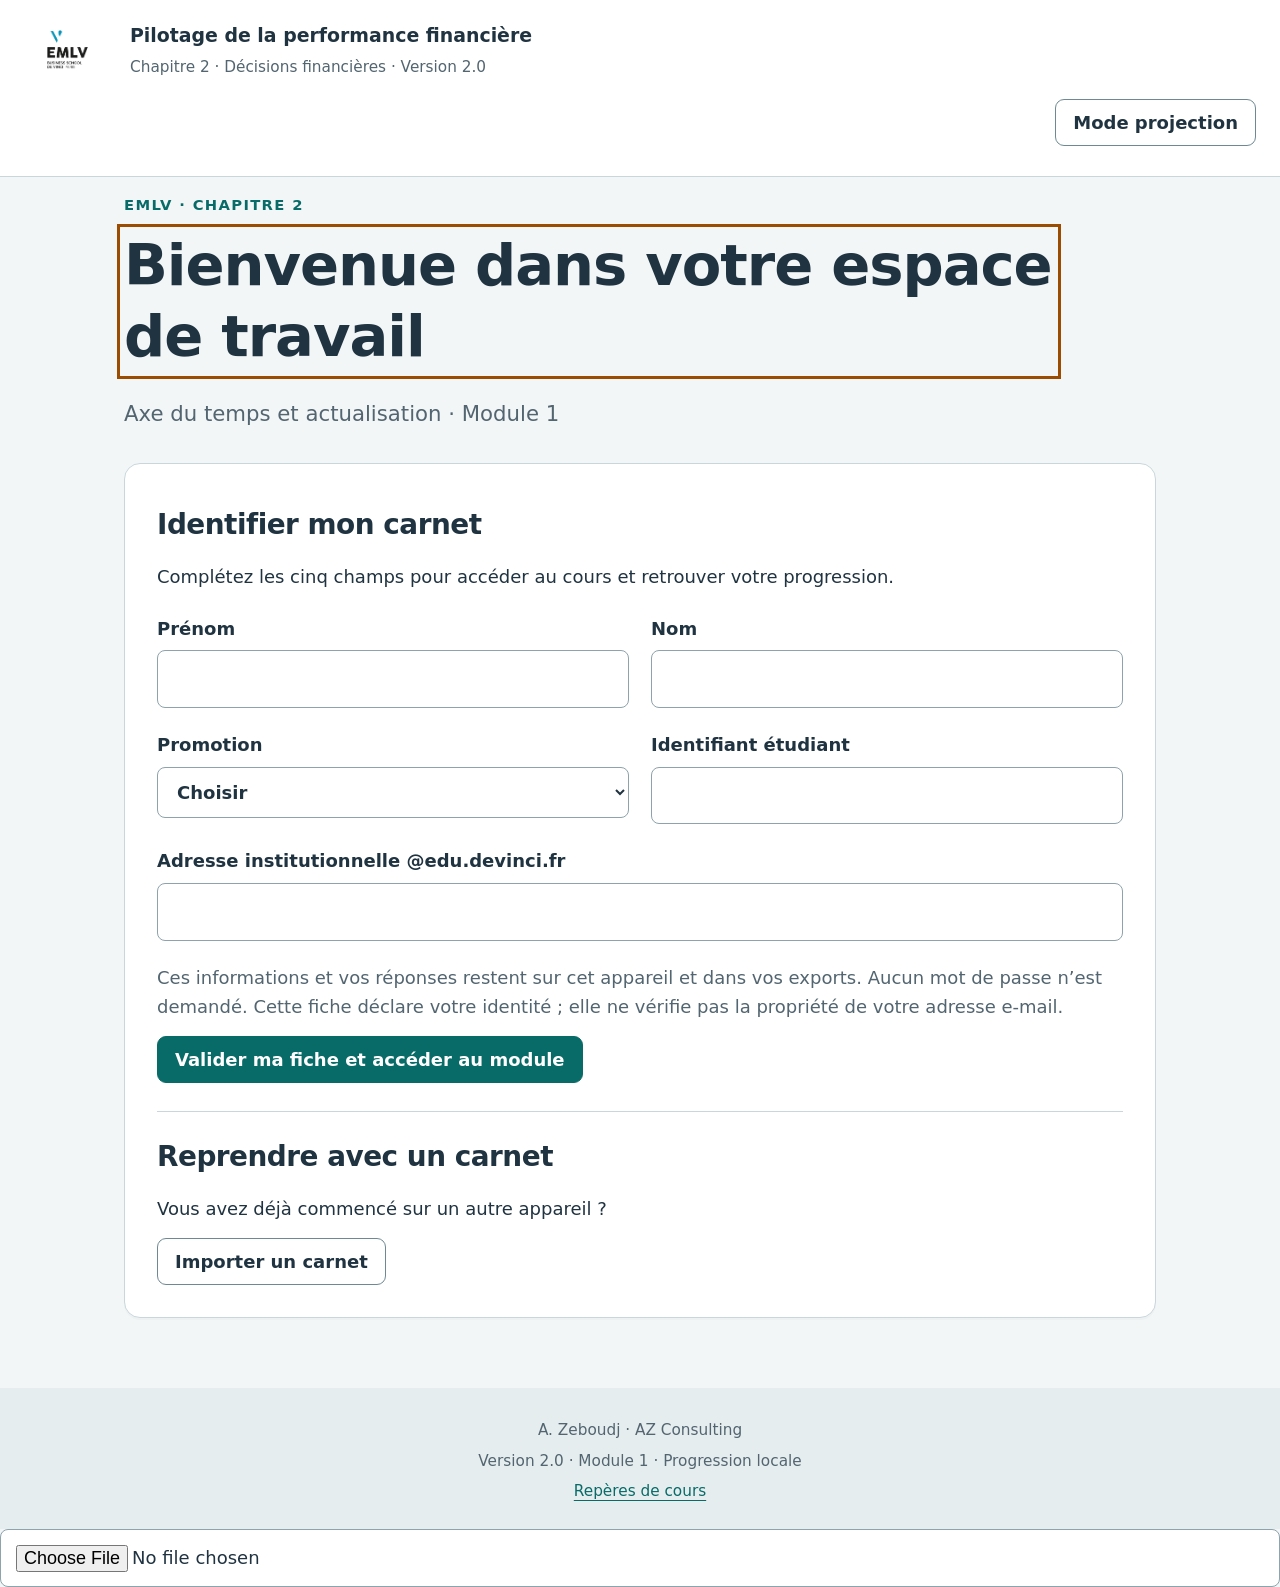
==== index.html @ 2541e0e9 "Publier le module 2 validé et relier les deux modules du chapitre" ====
<!doctype html>
<html lang="fr">
<head><meta charset="utf-8"><meta name="viewport" content="width=device-width, initial-scale=1"><meta name="description" content="Cours et exercices accompagnés : axe du temps, capitalisation et actualisation. EMLV, chapitre 2."><title>Chapitre 2 · Axe du temps et actualisation</title><style>:root{--ink:#203341;--teal:#086b68;--deep:#075654;--paper:#f3f6f7;--line:#c9d7dc;--muted:#526570;--soft:#e7f3f2;--gold:#9a650b;--cream:#fff5d8;--danger:#993c2a;--focus:#9b4c00;font-size:18px;font-family:system-ui,-apple-system,BlinkMacSystemFont,"Segoe UI",sans-serif;color:var(--ink);background:var(--paper)}*{box-sizing:border-box}body{margin:0;line-height:1.65}a{color:var(--teal);text-underline-offset:4px}button,input,select{font:inherit}button,.button{display:inline-flex;align-items:center;justify-content:center;gap:8px;min-height:46px;padding:10px 17px;border:1px solid #6e8993;background:white;border-radius:9px;color:var(--ink);font-weight:650;cursor:pointer;text-decoration:none;line-height:1.4}button:hover,.button:hover{background:#eff7f6;border-color:var(--teal)}.primary{background:var(--teal);color:white;border-color:var(--teal)}.primary:hover{background:var(--deep);color:white}.skip{position:fixed;left:10px;top:-100px;z-index:99;background:white;padding:12px}.skip:focus{top:10px}:focus-visible{outline:3px solid var(--focus);outline-offset:4px}header{background:white;border-bottom:1px solid var(--line);padding:20px max(24px,calc((100vw - 1240px)/2))}.brand{display:flex;gap:20px;align-items:center}.brand img{width:86px;height:auto;max-height:55px;object-fit:contain}.brand strong{display:block;font-size:1.05rem}.brand small{color:var(--muted)}.header-bottom{display:flex;flex-wrap:wrap;align-items:center;justify-content:space-between;gap:15px;margin-top:18px}#student{display:flex;flex-wrap:wrap;gap:15px;align-items:center}.actions,#tools{display:flex;flex-wrap:wrap;gap:12px;margin:18px 0}#tools{margin:0}#tools button:first-child{background:var(--teal);color:white}#navigation{max-width:1290px;margin:auto;padding:16px 24px;display:flex;flex-wrap:wrap;gap:7px}#navigation[hidden]{display:none}#navigation a{padding:7px 12px;border-radius:7px;text-decoration:none;color:var(--ink);font-size:.92rem;font-weight:600}#navigation a:hover,#navigation a[aria-current]{background:var(--teal);color:white}#app{max-width:1080px;margin:16px auto 70px;padding:0 24px}h1,h2,h3,h4{line-height:1.22;letter-spacing:-.018em}h1{font-size:clamp(2rem,4.5vw,3.2rem);margin:0 0 24px;max-width:930px}h2{font-size:1.55rem;margin:12px 0 20px}h3{font-size:1.25rem;margin:12px 0 20px}h4{font-size:1.1rem}p{margin:14px 0}li{margin-bottom:12px}.eyebrow{color:var(--teal);font-size:.82rem;font-weight:800;letter-spacing:.09em;text-transform:uppercase;margin:14px 0}.lead{font-size:1.18rem;max-width:850px;color:var(--muted);margin-bottom:32px}.panel,.question{background:white;border:1px solid var(--line);border-radius:16px;padding:32px;margin:24px 0;box-shadow:0 2px 0 #173b4406}.panel p,.panel li,.question p{max-width:85ch}.question{border-top:5px solid var(--teal)}.question h3{color:var(--teal)}.remedial{margin:24px 0 0;padding:25px;border:2px solid #b18535;background:#fffdf7}.remedial h3{color:var(--gold)}.purpose{background:var(--soft);border-left:5px solid var(--teal);padding:20px 24px}.purpose strong,.reading strong{display:inline-block;margin-bottom:5px}.worked{background:#edf4f8;border-radius:12px;padding:24px;margin:26px 0}.worked ol{padding-left:28px}.worked li{padding-left:5px}.reading,.callout{background:var(--cream);padding:22px 24px;border-left:5px solid var(--gold)}.source{font-size:.84rem;color:var(--muted);padding-top:14px;border-top:1px solid var(--line)}.muted,small{color:var(--muted)}small{font-size:.85rem}.term{display:inline;padding:0;min-height:0;background:none;border:0;border-bottom:1px dotted var(--teal);border-radius:0;color:var(--teal);font:inherit;cursor:help;line-height:inherit;text-align:left}.term span{font-size:.75em;white-space:nowrap}.term:hover{background:#dbefec}.term:focus-visible{outline-width:2px;outline-offset:2px}.bridge,.module-grid{display:grid;grid-template-columns:1fr 1fr;gap:22px}.bridge>div{padding:23px;background:var(--soft);border-radius:10px}.bridge span{font-size:.75rem;letter-spacing:.1em;font-weight:800;color:var(--teal)}.bridge strong{display:block;font-size:1.4rem;margin-top:9px}.module-card{margin:0}.module-grid{margin:25px 0}.number{font-size:2rem;color:var(--teal);font-weight:800}.timeline{margin:28px 0;background:#f0f7f8;padding:23px;border-radius:12px}.timeline figcaption{font-size:.9rem;font-weight:700;margin-bottom:20px}.timeline ol{display:flex;gap:12px;padding:0;list-style:none;margin:0}.timeline li{flex:1;min-width:0;border-top:5px solid var(--teal);background:white;padding:16px 13px;margin:0;border-radius:6px}.timeline .date{display:block;font-size:.84rem;font-weight:650}.timeline strong{font-size:1.25rem;display:block;margin:9px 0;overflow-wrap:anywhere}.timeline small{display:block}.formula-picture{display:flex;flex-wrap:wrap;gap:16px;align-items:center;justify-content:center;padding:25px;background:var(--soft);text-align:center;border-radius:10px}.formula-picture span{font-size:1.9rem;font-weight:750}.formula-picture small{font-size:.85rem;font-weight:500}.formula,.formula-text{font-size:1.25rem;background:var(--soft);padding:20px;font-weight:750;overflow-wrap:anywhere}.formula{width:100%;justify-content:flex-start;text-align:left}table{width:100%;border-collapse:collapse;background:white;min-width:620px}caption{text-align:left;margin-bottom:15px;font-weight:700}th,td{padding:14px 16px;border-bottom:1px solid var(--line);text-align:left}thead{background:var(--soft)}tbody th{background:#f8fbfb;font-weight:650}.table-wrap{max-width:100%;overflow:auto;margin:23px 0}.table-wrap:focus{outline-offset:0}fieldset{border:0;padding:0;margin:0;min-width:0}legend{font-size:1.1rem;font-weight:650;margin-bottom:18px;padding:0;width:100%}.options{display:grid;gap:13px;margin:20px 0}.options>label,.choice{display:flex;align-items:flex-start;gap:15px;border:1px solid #aebfc5;border-radius:10px;padding:17px;cursor:pointer}.options label:has(input:checked){background:var(--soft);border:2px solid var(--teal);padding:16px}.options label:hover{background:#f4faf9}.options input,.choice input{width:22px;height:22px;min-width:22px;margin:4px 0;accent-color:var(--teal)}fieldset:disabled .options label{opacity:.87;cursor:default}input:not([type=radio]):not([type=checkbox]):not([type=range]),select{display:block;padding:13px 15px;border:1px solid #8da3ad;border-radius:8px;width:100%;background:white;color:var(--ink);min-height:50px}input[type=range]{display:block;width:100%;margin:25px 0}.numeric{display:block;margin-bottom:20px}.numeric input{max-width:360px;margin:10px 0}.identity-grid{display:grid;grid-template-columns:1fr 1fr;gap:22px;margin:22px 0}.identity-grid label{font-weight:650}.identity-grid label:last-child{grid-column:1/-1}.identity-grid input,.identity-grid select{margin-top:7px}.instruction{font-size:.9rem;color:var(--muted)}.feedback{padding:20px 23px;margin:22px 0;border-radius:9px;border-left:5px solid var(--teal)}.success{background:#e9f5ef;border-color:#247049}.error{background:#fff0e9;border-color:#ab4c2b}.solution{background:#fff5da;border-color:#9a650b}.format-error{color:var(--danger);font-weight:700;margin-top:10px}.q-feedback:focus{outline:2px solid var(--focus);outline-offset:5px}.step-nav{display:flex;gap:16px;align-items:center;flex-wrap:wrap;margin-top:30px}.step-nav p{max-width:600px}.lesson-menu{padding:0;list-style:none}.lesson-menu li a{display:flex;gap:20px;align-items:center;padding:22px;background:white;border:1px solid var(--line);border-radius:12px;text-decoration:none;color:var(--ink)}.lesson-menu li a:hover{background:var(--soft)}.lesson-menu span{font-weight:800;font-size:1.45rem;color:var(--teal)}.lesson-menu small{display:block;margin-top:5px}.progress-label{font-weight:650;font-size:.9rem;margin-top:25px}progress{width:100%;height:15px;accent-color:var(--teal)}.term-list{display:grid;grid-template-columns:1fr 1fr;gap:13px;margin-top:22px}.term-list button{text-align:left;justify-content:flex-start}.term-list button[hidden]{display:none}details{margin:20px 0}summary{font-weight:700;cursor:pointer;padding:8px 0}details ul{padding-left:24px}hr{border:0;border-top:1px solid var(--line);margin:28px 0}.backbar{position:sticky;top:0;z-index:10;display:flex;flex-wrap:wrap;align-items:center;gap:14px;background:#f3f6f7f5;padding:12px 0;backdrop-filter:blur(6px)}.course-lesson{scroll-margin-top:100px}#status{max-width:1080px;margin:0 auto;padding:0 24px;font-weight:650;color:var(--danger)}#status:empty{display:none}#storage{font-size:.78rem;color:var(--muted);margin:10px 0 0}dialog{width:min(850px,calc(100% - 28px));max-height:88vh;border:1px solid var(--line);border-radius:18px;padding:30px;color:var(--ink);box-shadow:0 20px 80px #132e4440}dialog::backdrop{background:#18323db0}.modal-head{display:flex;justify-content:space-between;gap:20px;align-items:flex-start}.modal-head button{min-width:78px}.modal-head h2{margin-top:8px}dialog .table-wrap{max-height:55vh}dialog .table-wrap table{font-size:1.1rem}footer{background:#e6edef;padding:25px;text-align:center;color:var(--muted);font-size:.85rem}footer p{margin:5px}.score{font-size:1.8rem;font-weight:750;color:var(--teal)}.projection{font-size:1.2rem}.projection #app{max-width:1250px}.projection h1{font-size:3.4rem}.choice{margin-bottom:12px}@media(max-width:680px){:root{font-size:17px}header{padding:17px 18px}.brand{gap:13px}.brand img{width:66px}.brand strong{font-size:.95rem}.brand small{font-size:.75rem}.header-bottom{gap:10px}#tools{display:grid;grid-template-columns:1fr 1fr;width:100%;gap:8px}#tools button{padding:10px;font-size:.88rem}#navigation{padding:12px;gap:5px}#navigation a{font-size:.85rem;padding:8px}#app{padding:0 16px;margin-top:12px}.panel,.question{padding:22px 19px;border-radius:12px;margin:20px 0}.module-grid,.bridge,.identity-grid,.term-list{grid-template-columns:1fr}.identity-grid label:last-child{grid-column:auto}.timeline{padding:16px;margin:23px 0}.timeline ol{flex-direction:column}.timeline li{display:grid;grid-template-columns:1fr 1fr;gap:7px;border-top:0;border-left:5px solid var(--teal)}.timeline strong{margin:0;font-size:1.15rem}.timeline small{grid-column:1/-1}.worked{padding:20px 17px}.purpose,.reading,.callout{padding:18px}.options>label{padding:14px 12px;gap:10px}.options label:has(input:checked){padding:13px 11px}.actions{gap:10px}.actions .button,.actions button{max-width:100%;white-space:normal}.remedial{padding:18px 13px}.formula-picture{gap:9px;padding:16px}.formula-picture span{font-size:1.6rem}.formula-picture small{font-size:.75rem}.projection h1{font-size:2.3rem}.backbar span{font-size:.82rem}dialog{padding:20px}h1{font-size:2.2rem}.lesson-menu li a{padding:18px;gap:14px}.step-nav{align-items:stretch}.step-nav .button{width:100%}}@media(prefers-reduced-motion:reduce){*{scroll-behavior:auto!important}}@media print{header,#navigation,footer,#tools,.actions,button,.skip,.backbar{display:none}.panel,.question{border:0;box-shadow:none;break-inside:auto}body{background:white;font-size:11pt}.term{color:inherit;border:0}.timeline li{break-inside:avoid}#app{max-width:none;padding:0}.course-lesson{break-before:page}.course-lesson:first-of-type{break-before:auto}details{display:block}}
</style></head>
<body><a class="skip" href="#app">Aller au contenu</a><header><div class="brand"><img src="[data-uri]" alt="EMLV"><div><strong>Pilotage de la performance financière</strong><small>Chapitre 2 · Décisions financières · Version 2.0</small></div></div><div class="header-bottom"><div id="student"></div><div id="tools"></div><button id="projection" type="button" aria-pressed="false">Mode projection</button></div><p id="storage"></p></header><nav id="navigation" aria-label="Navigation principale"><a href="#chapitre">Chapitre 2</a><a href="#module">Module 1</a><a href="#cours">Cours complet</a><a href="#sommaire">Parcours guidé</a><a href="#lexique">Lexique</a><a href="#formules">Méthodes et formules</a><a href="#approfondir">Pour approfondir</a><a href="#quiz">Quiz</a><a href="#dst">Devoir type DST</a><a href="#carnet">Mon carnet</a></nav><p id="status" role="status" tabindex="-1"></p><main id="app" tabindex="-1"></main><footer><p>A. Zeboudj · AZ Consulting</p><p>Version 2.0 · Module 1 · Progression locale</p><a href="#sources">Repères de cours</a></footer><input id="import-file" type="file" accept="application/json,.json" hidden><dialog id="modal" aria-labelledby="modal-title"><div class="modal-head"><h2 id="modal-title"></h2><button id="close-modal" type="button">Fermer</button></div><div id="modal-body"></div></dialog><noscript><p>Activez JavaScript pour ouvrir le cours et ses exercices interactifs.</p></noscript><script>window.SupportSlides = [{"n": 1, "text": "CHAPITRE II · DÉCISIONS FINANCIÈRES | Pilotage de la Performance Financière · EMLV · 2026–2027 | Pilotage de la Performance Financière | Décisions |   | Financières | Valeur temps de l’argent · VAN · TRI · Délai de récupération · Indice de profitabilité | LA QUESTION DU CHAPITRE | 1 € aujourd’hui vaut-il 1 € demain ? | Et comment choisir les bons projets ?"}, {"n": 2, "text": "ÉCHAUFFEMENT | Que choisissez-vous ? | Pilotage de la Performance Financière · EMLV · 2026–2027 | ? | On vous propose 10 000 € aujourd’hui, ou 11 000 € dans 2 ans. Que choisissez-vous ? | A | 10 000 € aujourd’hui | B | 11 000 € dans 2 ans : c’est 1 000 € de plus | C | Ça dépend… | À retenir :  | un euro aujourd’hui vaut plus qu’un euro demain, parce qu’il peut être placé et rapporter des intérêts. Pour comparer, il faut ramener les montants à la même date. C’est tout l’objet de la partie I. | Autres raisons de préférer aujourd’hui :  | l’inflation, le risque de ne jamais être payé, un besoin d’argent immédiat."}, {"n": 3, "text": "POURQUOI CE CHAPITRE ? | Chaque année, les entreprises parient des milliards sur l’avenir | Pilotage de la Performance Financière · EMLV · 2026–2027 | LES QUESTIONS AUXQUELLES CE CHAPITRE RÉPOND | Faut-il investir ? | Ce projet rapportera-t-il plus qu’il ne coûte, une fois le temps pris en compte ? | Lequel choisir ? | Deux projets possibles, un seul budget : lequel crée le plus de valeur ? | En combien de temps ? | Quand récupère-t-on sa mise ? À quel rythme l’argent double-t-il ?"}, {"n": 4, "text": "FEUILLE DE ROUTE | Le plan du chapitre | Pilotage de la Performance Financière · EMLV · 2026–2027 | I | La valeur temps de l’argent | Echelle du temps et 3 règles | Valeur future et valeur actuelle | Flux multiples | Perpétuités | Annuités (rentes) | II | Les règles de décision d’investissement | Valeur actuelle nette (VAN) | Délai de récupération | Taux de rendement interne (TRI) et ses pièges | Indice de  | profitabilité"}, {"n": 5, "text": "OBJECTIFS | Objectifs d’apprentissage · partie I | Pilotage de la Performance Financière · EMLV · 2026–2027 | 1 | 2 | Calculer la valeur actuelle et la valeur future d’un flux unique. | 3 | Calculer la valeur actuelle et la valeur future d’une série de flux. | 4 | Calculer la valeur actuelle d’une perpétuité et d’une perpétuité croissante. | 5 | Calculer la valeur actuelle et la valeur future d’une annuité ordinaire. | 6 | Valoriser une annuité due et une annuité différée. | Construire |   | l’axe |  du temps  | d’une |   | série |  de flux et  | expliquer |  les trois  | règles |  du « voyage dans le temps »."}, {"n": 6, "text": "OBJECTIFS | Objectifs d’apprentissage · partie II | Pilotage de la Performance Financière · EMLV · 2026–2027 | 7 | Expliquer ce qu’est une règle de décision d’investissement et pourquoi on en utilise plusieurs. | 8 | Appliquer la règle de la VAN et celle du délai de récupération, et expliquer leurs limites. | 9 | Appliquer la règle du TRI et repérer ses pièges. | 10 | Utiliser l’indice de profitabilité quand le budget est limité. | 11 | Comparer des projets mutuellement exclusifs avec la VAN et le TRI incrémental. | 12 | Appliquer la règle de 72 pour interpréter un taux."}, {"n": 7, "text": "PARTIE I | Pilotage de la Performance Financière · EMLV · 2026–2027 | 1 | La valeur temps de l’argent | Un euro aujourd’hui et un euro demain ne sont pas la même chose. Comment les comparer ?"}, {"n": 8, "text": "SECTION 1.1 | Pilotage de la Performance Financière · EMLV · 2026–2027 | 1.1 | Chaque problème de ce chapitre commence de la même façon : dessiner quand l’argent circule. | L’axe |  du temps"}, {"n": 9, "text": "1.1 · L’AXE DU TEMPS | Qu’est-ce qu’un axe du temps ? | Pilotage de la Performance Financière · EMLV · 2026–2027 | Un axe du temps représente, sur un  | échelle | , la date et le montant d’une série de flux. C’est la première étape de tout problème où de l’argent change de mains à des dates différentes : nous l’utiliserons dans presque tous les exemples du chapitre. | La date 0 représente aujourd’hui ; la date 1 une période plus tard, la date 2 deux périodes plus tard, etc. | Un flux entrant (argent reçu) est noté avec un signe positif. | Un flux sortant (argent versé) est noté avec un signe négatif. | L’intervalle entre deux dates représente une période : une année, un trimestre ou un mois selon le cas."}, {"n": 10, "text": "EXEMPLE 1.1 · ÉNONCÉ | Construire |  un axe du temps | Pilotage de la Performance Financière · EMLV · 2026–2027 | Vous prêtez 5 000 € à une amie aujourd’hui. Elle s’engage à vous rembourser en deux fois 3 000 €, à la fin de chacune des deux prochaines années. | ? | Dessinez |   | l’axe |  du temps de ce prêt, de votre point de vue. | À vous · 2 min"}, {"n": 11, "text": "EXEMPLE 1.1 · SOLUTION | Toujours commencer par dessiner les flux | Pilotage de la Performance Financière · EMLV · 2026–2027 | EXEMPLE : VOUS PRÊTEZ 5 000 € À UNE AMIE, QUI VOUS REMBOURSE 3 000 € À LA FIN DE CHACUNE DES DEUX ANNÉES SUIVANTES | Aujourd’hui (0) | −5 000 € | Année 1 | +3 000 € | Année 2 | +3 000 € | Date 0\n | Aujourd’hui | Flux positif (vert)\n | Argent reçu | Flux négatif (rouge)\n | Argent versé | Un intervalle\n | Une période : année, trimestre, mois… | Question :  | vous récupérez 6 000 € pour 5 000 € prêtés. Avez-vous gagné 1 000 € ? Pas tout à fait : ces 6 000 € arrivent plus tard. Il faudra les « ramener » à aujourd’hui. | L’axe |  du temps  | représente |   | quand |  et  | combien |   | d’argent |  entre  | ou |  sort.  | C’est |  la première étape de tout  | exercice | ."}, {"n": 12, "text": "SECTION 1.2 | Pilotage de la Performance Financière · EMLV · 2026–2027 | 1.2 | Les trois règles du voyage dans le temps | Trois règles simples permettent de comparer, d’avancer et de reculer de l’argent dans le temps. Toutes les formules du chapitre en découlent."}, {"n": 13, "text": "1.2 · LES TROIS RÈGLES | Les trois règles du « voyage dans le temps » | Pilotage de la Performance Financière · EMLV · 2026–2027 | 1 | Comparer | On ne peut comparer ou additionner que des montants situés à la même date. | 1 € aujourd’hui ≠ 1 € dans un an | 2 | Avancer dans le temps | Pour déplacer un montant vers le futur, on le capitalise : on multiplie par (1 + r) à chaque période. | 100 € × 1,05 = 105 € dans un an | 3 | Reculer dans le temps | Pour ramener un montant vers aujourd’hui, on l’actualise : on divise par (1 + r) à chaque période. | 105 € / 1,05 = 100 € aujourd’hui | À retenir :  | capitaliser = avancer (× 1 + r) ; actualiser = reculer (÷ 1 + r). Toutes les formules du chapitre découlent de ces trois règles."}, {"n": 14, "text": "EXEMPLE 1.2 · ÉNONCÉ | Appliquer les règles du voyage dans le temps | Pilotage de la Performance Financière · EMLV · 2026–2027 | Vous déposez 2 000 € aujourd’hui, puis 2 000 € à la fin de chacune des deux prochaines années, sur un compte rémunéré à 8 % par an. | 0 | −2 000 € | 1 | −2 000 € | 2 | −2 000 € | 3 | ? € | ? | Combien aurez-vous sur le compte dans 3 ans ?"}, {"n": 15, "text": "EXEMPLE 1.2 · SOLUTION | Appliquer les règles du voyage dans le temps | Pilotage de la Performance Financière · EMLV · 2026–2027 | FORMULE | VF = C × (1 + r)ⁿ | APPLICATION | VF = 2 000 × 1,08³ + 2 000 × 1,08² + 2 000 × 1,08 | VF = 2 519,42 + 2 332,80 + 2 160,00 | VF = 7 012,22 € | Interprétation\n | La règle 1 impose de ramener les trois dépôts à la même date (l’année 3) avant de les additionner. La règle 2 les y amène en les capitalisant. | 6 000 € déposés deviennent 7 012 € : 1 012 € d’intérêts."}, {"n": 16, "text": "VÉRIFICATION RAPIDE 2 · ÉNONCÉ | Où est l’erreur ? | Pilotage de la Performance Financière · EMLV · 2026–2027 | ? | Un camarade affirme : « 1 000 € aujourd’hui et 1 000 € dans 5 ans, cela fait 2 000 € aujourd’hui. » Quelle règle ne respecte-t-il pas ? | A | Règle 1 : comparer à la même date | B | Règle 2 : capitaliser | C | Règle 3 : actualiser"}, {"n": 17, "text": "VÉRIFICATION RAPIDE 2 · SOLUTION | Où est l’erreur ? | Pilotage de la Performance Financière · EMLV · 2026–2027 | Correction (taux de 5 %) | Calcul | Valeur aujourd’hui | 1 000 € aujourd’hui | — | 1 000,00 € | 1 000 € dans 5 ans | 1 000 / 1,05⁵ (règle 3) | 783,53 € | Total aujourd’hui | 1 783,53 € | À retenir :  | les 1 000 € reçus dans 5 ans valent moins qu’aujourd’hui : avant d’additionner, il faut les actualiser."}, {"n": 18, "text": "SECTION 1.3 | Pilotage de la Performance Financière · EMLV · 2026–2027 | 1.3 | Valeur actuelle et valeur future d’un flux unique | Les règles 2 et 3 donnent deux formules que nous utiliserons en permanence : l’une pour avancer un flux, l’autre pour le ramener à aujourd’hui."}, {"n": 19, "text": "1.3 · ACCROCHE | Épargner à 18 ans ou à 28 ans ? | Pilotage de la Performance Financière · EMLV · 2026–2027 | ? | Vous placez 100 € une seule fois, à 7 % par an, jusqu’à 65 ans. Combien aurez-vous si vous commencez à 18 ans ? Et à 28 ans ? | A | À peu près pareil : 10 ans de moins sur 47 ans | B | Environ deux fois moins en commençant à 28 ans | C | Seulement 70 € de moins"}, {"n": 20, "text": "1.3 · ACCROCHE · RÉPONSE | Dix ans de retard divisent le résultat par deux | Pilotage de la Performance Financière · EMLV · 2026–2027 | 2 405 € | Valeur à 65 ans de 100 € placés à 18 ans à 7 % (100 × 1,07⁴⁷) | Et en commençant à 28 ans ?\n | 100 × 1,07³⁷ = 1 222 €. | Réponse : B. En commençant 10 ans plus tard, on obtient environ deux fois moins, pour la même mise de 100 €. | À 7 %, l’argent double environ tous les 10 ans (règle de 72, section 1.16) : 10 ans de retard, c’est un doublement de moins. | À retenir :  | le temps est l’ingrédient le plus puissant des intérêts composés. C’est la formule VF = C × (1 + r)ⁿ que nous allons voir."}, {"n": 21, "text": "1.3 · VALEUR FUTURE ET VALEUR ACTUELLE | La valeur future d’un flux unique | Pilotage de la Performance Financière · EMLV · 2026–2027 | La valeur future d’un flux est ce qu’il devient après avoir rapporté des intérêts pendant plusieurs périodes. En appliquant la règle 2 n fois de suite, on obtient la formule générale. | Valeur future   =    | VF = C × (1 + r)ⁿ | C : montant placé aujourd’hui   ·   r : taux d’intérêt par période   ·   n : nombre de périodes | Ce mécanisme, où l’on gagne des intérêts sur le montant initial et sur les intérêts déjà acquis, s’appelle les intérêts composés. C’est pourquoi le capital grossit de plus en plus vite avec le temps."}, {"n": 22, "text": "EXEMPLE 1.3 · ÉNONCÉ | La puissance des intérêts composés | Pilotage de la Performance Financière · EMLV · 2026–2027 | Vous placez 5 000 € sur un compte rémunéré à 9 % par an. | ? | a)  Combien aurez-vous dans 5 ans ? | b)  Dans 15 ans ? | c)  Dans 30 ans ?"}, {"n": 23, "text": "EXEMPLE 1.3 · SOLUTION | La puissance des intérêts composés | Pilotage de la Performance Financière · EMLV · 2026–2027 | VALEUR FUTURE | VF = C × (1 + r)ⁿ | C  | = montant placé aujourd’hui\n | r  | = taux d’intérêt par période\n | n  | = nombre de périodes | Surprise\n | En 30 ans, l’argent est multiplié par plus de 13. Les 15 dernières années rapportent 48 000 €, contre 13 000 € pour les 15 premières. | À retenir :  | grâce aux intérêts composés, on gagne des intérêts sur les intérêts : la croissance s’accélère avec le temps. Commencer à épargner tôt change tout."}, {"n": 24, "text": "VÉRIFICATION RAPIDE 3 · ÉNONCÉ | Valeur future | Pilotage de la Performance Financière · EMLV · 2026–2027 | Vous placez 2 000 € à 6 % par an pendant 8 ans. | ? | Quelle est la valeur future de ce placement ?"}, {"n": 25, "text": "VÉRIFICATION RAPIDE 3 · SOLUTION | Valeur future | Pilotage de la Performance Financière · EMLV · 2026–2027 | FORMULE | VF = C × (1 + r)ⁿ | APPLICATION | VF = 2 000 × 1,06⁸ | VF = 2 000 × 1,5938 | VF = 3 187,70 € | Interprétation\n | En 8 ans, le placement gagne 1 187,70 € d’intérêts."}, {"n": 26, "text": "1.3 · VALEUR FUTURE ET VALEUR ACTUELLE | La valeur actuelle d’un flux unique | Pilotage de la Performance Financière · EMLV · 2026–2027 | La valeur actuelle d’un flux futur est la somme qu’il faudrait placer aujourd’hui pour l’obtenir, au taux du marché. En appliquant la règle 3 (actualiser), on obtient l’image inverse de la formule de la valeur future. | Valeur actuelle   =    | VA = C / (1 + r)ⁿ | La valeur actuelle répond à la question : combien vaut aujourd’hui ce paiement futur ? Plus le taux d’intérêt est élevé, ou plus le paiement est lointain, plus sa valeur actuelle est faible."}, {"n": 27, "text": "EXEMPLE 1.4 · ÉNONCÉ | Valoriser un bon d’épargne | Pilotage de la Performance Financière · EMLV · 2026–2027 | Un bon d’épargne paiera 20 000 € dans 12 ans. Le taux d’intérêt du marché est fixé à 5 % par an. | 0 | ? € | 12 | +20 000 € | ? | Combien vaut ce bon aujourd’hui ?"}, {"n": 28, "text": "EXEMPLE 1.4 · SOLUTION | Combien vaut aujourd’hui un montant futur ? | Pilotage de la Performance Financière · EMLV · 2026–2027 | VALEUR ACTUELLE | VA = C / (1 + r)ⁿ | C’est la somme qu’il faudrait placer aujourd’hui pour obtenir C dans n périodes. C’est l’inverse de la valeur future. | EXEMPLE : UN BON D’ÉPARGNE PAIE 20 000 € DANS 12 ANS. TAUX DU MARCHÉ : 5 %. | Aujourd’hui | ? € | Année 12 | +20 000 € | 20 000 / 1,05¹² = | 11 137 € | Lecture :  | payer ce bon plus de 11 137 € aujourd’hui serait une mauvaise affaire, car on obtiendrait mieux en plaçant son argent à 5 %. | À retenir :  | actualiser, c’est répondre à la question « combien cela vaut-il aujourd’hui ? ». C’est l’outil central de toute décision d’investissement."}, {"n": 29, "text": "VÉRIFICATION RAPIDE 4 · ÉNONCÉ | Valeur actuelle | Pilotage de la Performance Financière · EMLV · 2026–2027 | Une obligation paiera 10 000 € dans 8 ans. Le taux d’intérêt est de 6 % par an. | ? | Combien vaut cette obligation aujourd’hui ?"}, {"n": 30, "text": "VÉRIFICATION RAPIDE 4 · SOLUTION | Valeur actuelle | Pilotage de la Performance Financière · EMLV · 2026–2027 | FORMULE | VA = C / (1 + r)ⁿ | APPLICATION | VA = 10 000 / 1,06⁸ | VA = 10 000 / 1,5938 | VA = 6 274,12 € | Interprétation | \n | Un investisseur ne paierait pas plus de 6 274 € aujourd’hui pour recevoir 10 000 € dans 8 ans."}, {"n": 31, "text": "SECTION 1.4 | Pilotage de la Performance Financière · EMLV · 2026–2027 | 1.4 | Valeur actuelle et valeur future de flux multiples | La plupart des décisions réelles impliquent plusieurs flux. Bonne nouvelle : on applique simplement la méthode du flux unique à chacun, puis on additionne."}, {"n": 32, "text": "1.4 · ACCROCHE | Payer son téléphone comptant ou en 3 fois sans frais ? | Pilotage de la Performance Financière · EMLV · 2026–2027 | ? | Un téléphone coûte 1 200 €. Vous pouvez payer comptant, ou en 3 fois 400 € sans frais (aujourd’hui, dans 1 mois, dans 2 mois). Votre épargne rapporte 0,5 % par mois. Que choisir ? | A | Comptant : c’est plus simple | B | En 3 fois : c’est moins cher | C | Indifférent : 1 200 € dans les deux cas"}, {"n": 33, "text": "1.4 · ACCROCHE · RÉPONSE | Payer son téléphone comptant ou en 3 fois sans frais ? | Pilotage de la Performance Financière · EMLV · 2026–2027 | VA = 400 + 400 / 1,005 + 400 / 1,005² | VA = 400 + 398,01 + 396,03 | VA = 1 194,04 € < 1 200 € | Payer en 3 fois coûte 6 € de moins en valeur actuelle : votre argent reste placé plus longtemps. | À retenir :  | même total en euros, mais pas aux mêmes dates : la valeur actuelle est différente."}, {"n": 34, "text": "1.4 · FLUX MULTIPLES | La valeur actuelle d’une série de flux | Pilotage de la Performance Financière · EMLV · 2026–2027 | Pour valoriser une série de flux, on actualise chaque flux séparément jusqu’à aujourd’hui, puis on additionne les résultats : la règle 1 permet d’additionner des montants une fois qu’ils sont à la même date. | Valeur actuelle   =    | VA = C₁/(1 + r) + C₂/(1 + r)² + … + Cₙ/(1 + r)ⁿ | Une série de flux n’est qu’une somme de flux uniques : chacun est actualisé avec son propre nombre de périodes."}, {"n": 35, "text": "EXEMPLE 1.5 · ÉNONCÉ | Valeur actuelle d’une série de flux | Pilotage de la Performance Financière · EMLV · 2026–2027 | Votre tante accepte de vous prêter de l’argent si vous la remboursez 4 000 € dans un an, puis 6 000 € à la fin de chacune des deux années suivantes. Elle pourrait placer son argent à 7 % par an. | ? | Combien peut-elle vous prêter aujourd’hui ?"}, {"n": 36, "text": "EXEMPLE 1.5 · SOLUTION | Valoriser une série de flux : actualiser, puis additionner | Pilotage de la Performance Financière · EMLV · 2026–2027 | EXEMPLE : VOTRE TANTE VOUS PRÊTE DE L’ARGENT SI VOUS LA REMBOURSEZ 4 000 € DANS 1 AN, PUIS 6 000 € DANS 2 ET 3 ANS. TAUX : 7 %. COMBIEN PEUT-ELLE VOUS PRÊTER ? | Aujourd’hui | ? € | Année 1 | 4 000 € | Année 2 | 6 000 € | Année 3 | 6 000 € | Année | Flux | Calcul | Valeur actuelle | 1 | 4 000 € | 4 000 / 1,07 | 3 738 € | 2 | 6 000 € | 6 000 / 1,07² | 5 241 € | 3 | 6 000 € | 6 000 / 1,07³ | 4 898 € | Total | 16 000 € | 13 877 € | Lecture\n | Vous rembourserez 16 000 €, mais le prêt équivalent aujourd’hui n’est que de 13 877 €. La différence, ce sont les intérêts. | À retenir :  | une série de flux = une somme de flux uniques. On actualise chacun à sa date, puis on additionne."}, {"n": 37, "text": "VÉRIFICATION RAPIDE 5 · ÉNONCÉ | Valeur actuelle d’une série de flux | Pilotage de la Performance Financière · EMLV · 2026–2027 | Vous recevrez 3 000 € dans un an et 5 000 € dans deux ans. Le taux d’intérêt est de 8 % par an. | ? | Quelle est la valeur actuelle de ces flux ?"}, {"n": 38, "text": "VÉRIFICATION RAPIDE 5 · SOLUTION | Valeur actuelle d’une série de flux | Pilotage de la Performance Financière · EMLV · 2026–2027 | FORMULE | VA = C₁/(1 + r) + C₂/(1 + r)² | APPLICATION | VA = 3 000/1,08 + 5 000/1,08² | VA = 2 777,78 + 4 286,69 | VA = 7 064,47 € | Interprétation\n | Les 8 000 € reçus ne valent que 7 064 € aujourd’hui."}, {"n": 39, "text": "1.4 · VALEUR FUTURE D’UNE SÉRIE | Valeur future d’une série de flux | Pilotage de la Performance Financière · EMLV · 2026–2027 | VALEUR FUTURE D’UNE SÉRIE | VFₙ = VA × (1 + r)ⁿ | Même idée dans l’autre sens : on avance chaque flux jusqu’à une même date future (règle 2), puis on additionne. | Méthode\n | Pour chaque flux, compter le nombre de périodes qui le séparent de la date finale, puis multiplier par (1 + r) autant de fois. | Raccourci\n | La valeur future d’une série = sa valeur actuelle × (1 + r)ⁿ. On peut donc calculer d’abord la VA, puis la capitaliser."}, {"n": 40, "text": "EXEMPLE 1.6 · ÉNONCÉ | Valeur future d’une série de flux | Pilotage de la Performance Financière · EMLV · 2026–2027 | Vous déposez 2 500 € aujourd’hui, puis 2 500 € à la fin de chacune des deux prochaines années, sur un compte rémunéré à 6 % par an. | ? | Combien y aura-t-il sur le compte à la fin de l’année 3 ?"}, {"n": 41, "text": "EXEMPLE 1.6 · SOLUTION | Valeur future d’une série de flux | Pilotage de la Performance Financière · EMLV · 2026–2027 | FORMULE | VF₃ = C × (1 + r)³ + C × (1 + r)² + C × (1 + r) | APPLICATION | VF₃ = 2 500 × 1,06³ + 2 500 × 1,06² + 2 500 × 1,06 | VF₃ = 2 977,54 + 2 809,00 + 2 650,00 | VF₃ = 8 436,54 € | Interprétation\n | 7 500 € déposés deviennent 8 436,54 € : 936,54 € d’intérêts."}, {"n": 42, "text": "VÉRIFICATION RAPIDE 6 · ÉNONCÉ | Valeur future d’une série de flux | Pilotage de la Performance Financière · EMLV · 2026–2027 | Vous déposez 1 000 € aujourd’hui et 1 000 € dans un an, sur un compte rémunéré à 5 % par an. | ? | Quelle est la valeur du compte à la fin de l’année 2 ?"}, {"n": 43, "text": "VÉRIFICATION RAPIDE 6 · SOLUTION | Valeur future d’une série de flux | Pilotage de la Performance Financière · EMLV · 2026–2027 | FORMULE | VF₂ = C × (1 + r)² + C × (1 + r) | APPLICATION | VF₂ = 1 000 × 1,05² + 1 000 × 1,05 | VF₂ = 1 102,50 + 1 050,00 | VF₂ = 2 152,50 € | Interprétation\n | 2 000 € déposés deviennent 2 152,50 €."}, {"n": 44, "text": "EXERCICE 1 · ÉNONCÉ | Axe du temps et valeur future | Pilotage de la Performance Financière · EMLV · 2026–2027 | Vous placez 4 000 € aujourd’hui sur un compte rémunéré à 7 % par an. | ? | a)   | Dessinez |   | l’axe |  du temps de ce placement jusqu’à l’année 6. | b)  Calculez la valeur future du placement dans 6 ans."}, {"n": 45, "text": "EXERCICE 1 · CORRIGÉ | Axe du temps et valeur future | Pilotage de la Performance Financière · EMLV · 2026–2027 | 0 | −4 000 € | 6 | ? € | FORMULE | VF = C × (1 + r)ⁿ | APPLICATION | VF = 4 000 × 1,07⁶ | VF = 6 002,92 € | Interprétation\n | Le placement gagne 2 003 € en 6 ans : il augmente de 50 %."}, {"n": 46, "text": "EXERCICE 2 · ÉNONCÉ | Valeur actuelle d’un flux unique | Pilotage de la Performance Financière · EMLV · 2026–2027 | Un objet de collection devrait valoir 25 000 € dans 15 ans. Le taux d’actualisation approprié est de 6 % par an. | ? | Combien vaut cet objet aujourd’hui ?"}, {"n": 47, "text": "EXERCICE 2 · CORRIGÉ | Valeur actuelle d’un flux unique | Pilotage de la Performance Financière · EMLV · 2026–2027 | FORMULE | VA = C / (1 + r)ⁿ | APPLICATION | VA = 25 000 / 1,06¹⁵ | VA = 10 431,63 € | Interprétation\n | Payer plus de 10 432 € aujourd’hui serait moins intéressant qu’un placement à 6 %. | (Le support d’origine indique 10 431,55 € : écart d’arrondi.)"}, {"n": 48, "text": "EXERCICE 3 · ÉNONCÉ | Valoriser des flux multiples | Pilotage de la Performance Financière · EMLV · 2026–2027 | Une petite entreprise attend 10 000 € l’année 1, 15 000 € l’année 2 et 20 000 € l’année 3. Le taux d’intérêt est de 8 % par an. | ? | a)  Quelle est la valeur actuelle de ces flux ? | b)  Quelle est leur valeur future à l’année 3 ?"}, {"n": 49, "text": "EXERCICE 3 · CORRIGÉ | Valoriser des flux multiples | Pilotage de la Performance Financière · EMLV · 2026–2027 | A) VALEUR ACTUELLE | VA = 10 000/1,08 + 15 000/1,08² + 20 000/1,08³ | VA = 37 995,98 € | B) VALEUR FUTURE | VF₃ = VA × (1 + r)³ = 37 995,98 × 1,08³ | VF₃ = 47 864,00 € | Interprétation\n | Le b) utilise le raccourci : la valeur future d’une série est sa valeur actuelle capitalisée sur 3 ans."}];
</script><script>window.Module = (() => {
const euro=n=>new Intl.NumberFormat('fr-FR',{minimumFractionDigits:2,maximumFractionDigits:2}).format(n)+' €';
const N=(id,prompt,answer,solution,hints,errors=[])=>({id,type:'number',prompt,answer,unit:'€',tolerance:.015,solution,hints,errors});
const Q=(id,prompt,options,key,why,hints)=>({id,type:Array.isArray(key)?'multi':'single',prompt,options,key:Array.isArray(key)?key:[key],why,hints,solution:why.filter((_,i)=>(Array.isArray(key)?key:[key]).includes(i)).join(' ')});
const T=(q,transfer)=>Object.assign(q,{transfer});
const L=(id,title,minutes,slides,why,paragraphs,steps,conclusion,limit,visual,questions)=>({id,title,minutes,slides,why,paragraphs,steps,conclusion,limit,visual,questions});
const lessons=[
L('sens','Pourquoi comparer des montants à des dates différentes ?',5,[1,2,3,4,5,6,7],
'Vous savez lire des comptes. Vous allez maintenant utiliser les dates des paiements pour éclairer une décision.',[
'Au chapitre 1, le bilan vous a appris à repérer ce que possède une entreprise et ce qu’elle doit à une date. Le compte de résultat vous a permis de comprendre ses ventes, ses charges et son résultat sur une période. Le tableau des flux de trésorerie a montré l’argent effectivement reçu ou versé. Les ratios vous ont aidé à comparer ces informations et à expliquer leurs limites.',
'Dans le chapitre 2, nous regardons une décision à prendre aujourd’hui. Une entreprise peut payer une formation maintenant ou dans un an. Un service commercial peut recevoir un règlement immédiatement ou plus tard. Un budget est une prévision de recettes et de dépenses. RH signifie ressources humaines. Le budget RH concerne notamment l’emploi, la rémunération et la formation. Le budget commercial concerne notamment les ventes et les moyens utilisés pour vendre.',
'Pourquoi les dates changent-elles le raisonnement ? Si vous recevez 100 € aujourd’hui, vous pouvez les utiliser immédiatement ou les placer. À un taux annuel de 5 %, un placement devient 105 € un an plus tard. Recevoir 100 € dans un an n’offre donc pas la même possibilité. Le taux exprime ici ce que rapporte un placement comparable pendant une période.',
'Ce premier module apprend à placer les montants sur un axe du temps, choisir une date commune, calculer une valeur future ou une valeur actuelle et expliquer le résultat. Les annuités, les flux d’un projet et la décision d’investissement seront étudiés dans les modules suivants.',
'Dans nos exercices, le taux est fourni, constant et adapté à la période. Les paiements prévus sont supposés réalisés, sans frais ni impôts sauf précision contraire. Ces hypothèses servent à apprendre la méthode. Elles ne garantissent pas un rendement réel.'
],['Donnée : un placement de 100 € aujourd’hui à 5 % pendant un an.','Intérêt : 100 × 0,05 = 5 €.','Montant dans un an : 100 + 5 = 105 €.'],
'Pour comparer une offre immédiate et une offre future, on doit tenir compte du taux et du délai.','Le calcul ne décide pas à lui seul : le besoin d’argent immédiat, les frais et le risque de non-paiement comptent aussi.','intro',[
T(Q('sens-q','On vous propose 10 000 € aujourd’hui ou 11 000 € dans deux ans. Quel raisonnement prépare une comparaison correcte ?', ['Choisir le montant le plus élevé sans utiliser les dates','Comparer les offres à une même date avec un taux approprié','Soustraire les montants pour obtenir leur valeur actuelle','Utiliser uniquement le bénéfice de l’entreprise'],1,[
'11 000 € est reçu plus tard. Le délai peut compenser ou dépasser l’écart de 1 000 €.','La date commune et le taux permettent une comparaison financière cohérente.','1 000 € est un écart de montants affichés. Ce n’est pas une valeur actualisée.','Le bénéfice ne remplace ni les dates ni le taux nécessaires à ce calcul.'],['Les deux montants arrivent-ils au même moment ?','Pensez à ce que les 10 000 € pourraient devenir pendant deux ans.']),
Q('sens-t','Une entreprise compare un paiement reçu aujourd’hui à un paiement reçu dans six mois. Que faut-il connaître pour comparer leurs valeurs ?', ['Le seul montant de la première offre','Le seul chiffre d’affaires de l’entreprise','Le seul montant de la seconde offre','Les montants, leurs dates et un taux adapté'],3,['Une seule offre ne suffit pas.','Les ventes ne donnent pas la valeur du temps.','La date compte aussi.','On a besoin des deux montants, du délai et du taux.'],['La question porte sur deux dates.','Il faut pouvoir déplacer un montant entre ces dates.']))]),
L('dates','Situer un flux sur l’axe du temps',4,[8,9,10,11],
'Avant de calculer, il faut savoir quand l’argent circule.',[
'Un flux est une somme d’argent reçue ou versée à une date. Une vente et son paiement peuvent avoir des dates différentes : on retient ici la date du paiement.',
'L’axe du temps est une ligne graduée. La date 0, notée t0, désigne aujourd’hui. La date 1 désigne la fin de la première période, la date 2 la fin de la deuxième. Une période peut être une année, un mois ou un trimestre. L’énoncé doit le préciser.',
'Comptez les intervalles entre les dates, pas les nombres écrits sur l’axe. Entre t0 et t3, il y a trois périodes. Entre t1 et t3, il n’y en a que deux. Cette durée servira dans le calcul.',
'Exemple du support : vous prêtez 5 000 € aujourd’hui à une amie. Elle rembourse 3 000 € à la fin de chacune des deux années suivantes. Les paiements se placent à t0, t1 et t2. « Fin de chacune des deux années » signifie un paiement dans un an, puis un autre dans deux ans.'
],['Aujourd’hui : t0, prêt de 5 000 €.','Fin de la première année : t1, remboursement de 3 000 €.','Fin de la deuxième année : t2, remboursement de 3 000 €.'],
'La ligne rend visibles les montants, leurs dates et les durées.','Une date manquante doit être clarifiée avant le calcul.','pret',[
T(Q('dates-q','Un dépôt est fait à t1 et valorisé à t3. Chaque intervalle dure un an. Pendant combien de temps rapporte-t-il des intérêts ?',['Un an','Trois ans','Deux ans','Quatre ans'],2,['Un an ne couvre que t1 à t2.','Trois ans serait la durée depuis t0.','De t1 à t2, puis de t2 à t3 : deux périodes.','Compter les étiquettes ne donne pas le nombre d’intervalles.'],['Repérez le départ et l’arrivée.','Calculez 3 − 1.']),
Q('dates-t','Un paiement a lieu au mois 2. On veut sa valeur au mois 5. Combien de périodes mensuelles faut-il compter ?',['Trois','Cinq','Deux','Sept'],0,['5 − 2 = 3 mois.','Cinq mois partirait du mois 0.','Deux est la date de départ.','On soustrait les dates, on ne les additionne pas.'],['Chaque intervalle vaut un mois.','Comptez de 2 à 3, de 3 à 4 et de 4 à 5.']))]),
L('signes','Dire de quel côté l’argent circule',4,[9,10,11],
'Un même paiement sort d’une poche et entre dans une autre. Le point de vue explique le signe.',[
'Choisissez toujours la personne ou l’entreprise dont vous décrivez les flux. De son point de vue, l’argent reçu est positif (+) et l’argent versé est négatif (−). Le signe indique le sens du paiement, pas si l’opération est une bonne affaire.',
'Dans le prêt du support, vous êtes le prêteur. Les 5 000 € quittent votre compte aujourd’hui : −5 000 € à t0. Les remboursements entrent sur votre compte : +3 000 € à t1 et +3 000 € à t2.',
'Pour votre amie, les signes seraient inversés. Elle reçoit aujourd’hui et rembourse plus tard. Quand on calcule la valeur d’une somme placée, on utilise souvent le montant positif du capital pour décrire la valeur du placement. Il faut distinguer cette valeur du flux négatif qui est sorti de votre compte au départ.',
'Le total nominal reçu est 6 000 €. L’écart nominal avec les 5 000 € prêtés est bien de 1 000 €. Mais cet écart ne mesure pas encore le gain équivalent aujourd’hui : les remboursements arrivent plus tard.'
],['Point de vue : vous, la personne qui prête.','Flux à t0 : −5 000 €.','Flux à t1 et t2 : +3 000 € à chaque date.'],
'Un axe lisible annonce le point de vue, les dates, les signes et l’unité.','Un encaissement positif ne suffit pas à prouver la rentabilité d’une opération.','pret',[
T(Q('signes-q','Vous êtes l’emprunteur : vous recevez 800 € aujourd’hui et remboursez 840 € dans un an. Quel axe décrit vos flux ?',['t0 : −800 € ; t1 : +840 €','t0 : +800 € ; t1 : +840 €','t0 : −800 € ; t1 : −840 €','t0 : +800 € ; t1 : −840 €'],3,['C’est le point de vue du prêteur.','Le remboursement sort de votre compte.','La somme empruntée entre dans votre compte.','Vous recevez 800 € puis versez 840 €.'],['Placez-vous dans la peau de l’emprunteur.','Argent reçu : + ; argent payé : −.']),
Q('signes-t','Un fournisseur reçoit un acompte de 200 € aujourd’hui. Quel signe décrit ce flux pour le fournisseur ?',['−200 €','+200 €','0 €','+200 %'],1,['Ce serait le signe chez le client qui paie.','Le fournisseur encaisse : le flux est positif.','L’argent circule bien aujourd’hui.','Il s’agit d’un montant, pas d’un taux.'],['Qui reçoit l’argent ?','Le point de vue est celui du fournisseur.']))]),
L('date-commune','Comparer à une même date',4,[12,13,14,15,16,17],
'Une addition peut être exacte en euros reçus et trompeuse pour une valeur à une date précise.',[
'Première règle : pour comparer des valeurs financières ou les additionner, placez-les à une même date. On peut annoncer une somme nominale de paiements futurs, mais on doit préciser qu’elle n’est pas leur valeur aujourd’hui.',
'Exemple : 1 000 € maintenant et 1 000 € dans cinq ans font 2 000 € de paiements au total. Ils ne font pas 2 000 € disponibles ou équivalents aujourd’hui si le taux est positif.',
'Deuxième règle : pour avancer un montant vers une date future, on le capitalise. On multiplie par 1 + r à chaque période. Troisième règle : pour ramener un montant vers une date antérieure, on l’actualise. On divise par 1 + r à chaque période. Nous allons déplier ces deux opérations dans les prochaines leçons.',
'Choisissez d’abord la date cible, c’est-à-dire la date à laquelle vous voulez comparer. Aujourd’hui est souvent pratique, mais une date future commune convient aussi. Un montant déjà à la date cible reste inchangé.'
],['Données : 100 € reçus aujourd’hui et 100 € à recevoir dans un an.','Les premiers 100 € peuvent être utilisés dès maintenant. Les autres doivent être attendus.','Le total nominal est 200 €. Pour une valeur aujourd’hui, il faudra ramener le second paiement à t0.','À ce stade, on choisit la date commune. Les opérations seront expliquées dans les prochaines leçons.'],
'Annoncer 200 € de paiements au total ne signifie pas disposer de 200 € aujourd’hui.','À taux nul, la valeur ne change pas avec la date dans ce modèle.','commun',[
T(Q('commun-q','Une entreprise recevra 600 € maintenant et 600 € dans deux ans. Sélectionnez les deux affirmations exactes.',['Le total nominal des paiements est 1 200 €','La valeur aujourd’hui est toujours 1 200 €','Il faut actualiser le paiement futur pour calculer la valeur aujourd’hui','Les 600 € déjà reçus doivent aussi être actualisés pendant deux ans'],[0,2],[
'Oui, on additionne ici les montants annoncés, sans prétendre les valoriser à t0.','À taux positif, les 600 € futurs valent moins de 600 € aujourd’hui.','Oui, on ramène seulement le paiement futur à la date cible.','Le premier paiement est déjà à t0 : aucune durée à parcourir.'],['Distinguez total nominal et valeur aujourd’hui.','Un montant à la date cible n’a pas besoin d’être déplacé.']),
Q('commun-t','Pour comparer 900 € dans un an et 950 € dans deux ans, quelle démarche convient ?',['Additionner directement les deux offres','Retenir automatiquement 950 €','Retenir automatiquement 900 €','Ramener les deux offres à une même date avec le même taux adapté'],3,['Ce sont deux alternatives à comparer.','Le montant le plus élevé arrive plus tard.','L’offre la plus proche n’est pas toujours la plus intéressante.','Une date commune rend la comparaison cohérente.'],['Les deux dates diffèrent.','On peut par exemple valoriser les deux offres à t0.']))]),
L('taux','Comprendre 5 % et le facteur 1,05',5,[13,21,26],
'Les erreurs de taux disparaissent plus facilement quand on comprend chaque nombre de la formule.',[
'Un taux de 5 % signifie 5 pour 100, pour la période annoncée. Pour calculer, on écrit r = 5 ÷ 100 = 0,05. Sur un capital de 200 €, les intérêts d’une année sont 200 × 0,05 = 10 €.',
'Au bout d’un an, on conserve le capital initial et on ajoute les intérêts. On a donc 200 + 200 × 0,05. Mettre 200 en facteur donne 200 × (1 + 0,05). Le 1 représente 100 % du capital. Le 0,05 représente les intérêts. Le facteur 1,05 représente 105 % du capital.',
'Le taux et la durée doivent utiliser la même période. Avec un taux annuel, n compte des années. Avec un taux mensuel, n compte des mois. On ne met pas douze mois dans une formule avec un taux annuel sans conversion. Les conversions de taux seront étudiées dans le module suivant.',
'À la calculatrice, vous pouvez taper 200 × (1 + 5 ÷ 100). Gardez les parenthèses. Écrire 1 + 5 donnerait 6 et multiplierait le capital par six. Ce n’est pas une hausse de 5 %.'
],['Taux annoncé : 5 % par an.','Taux décimal r : 5 ÷ 100 = 0,05.','Facteur : 1 + 0,05 = 1,05.','Montant après un an : 200 × 1,05 = 210 €.'],
'Le facteur contient le capital conservé et les intérêts de la période.','Le taux est donné dans nos cas. Nous n’apprenons pas ici à estimer un taux de marché.','taux',[
T(Q('taux-q','À 6 % par an, quel facteur multiplie le capital pour une année ?',['0,06','1,06','6','1,6'],1,['0,06 calcule les intérêts seuls.','1 + 6 ÷ 100 = 1,06 : capital et intérêts.','6 oublie de convertir le pourcentage et le capital conservé.','1,6 correspond à une hausse de 60 %.'],['Le facteur contient 100 % du capital et 6 % d’intérêts.','Tapez 1 + 6 ÷ 100.']),
Q('taux-t','Un compte rapporte 0,5 % par mois. Pour deux mois, quel couple convient ?', ['r = 0,5 ; n = 2','r = 0,005 ; n = 24','r = 0,005 ; n = 2','r = 0,05 ; n = 2'],2,['0,5 est 50 %, pas 0,5 %.','La durée est deux mois, pas deux ans.','0,5 ÷ 100 = 0,005, avec deux périodes mensuelles.','0,05 correspond à 5 %.'],['Convertissez le pourcentage en décimal.','Le taux est mensuel, comptez les mois.']))]),
L('capitaliser','Avancer d’une période : capitaliser',4,[13,14,15],
'Quand on cherche une valeur plus tard, on ajoute les intérêts au capital.',[
'Capitaliser consiste à calculer ce qu’une somme devient à une date future au taux choisi. Pour une seule période : valeur future = capital × (1 + taux). On multiplie car on conserve la somme initiale et on lui ajoute les intérêts.',
'Dans un cas pédagogique simulé, le service commercial d’Atelier Sillage, qui vend du mobilier de bureau, peut garder 1 000 € pendant un an avant un achat. On suppose qu’un placement comparable rapporte 10 % par an. Il voudrait savoir quelle somme sera disponible à la fin de l’année.',
'Les données utiles sont le montant de départ (1 000 €), la durée (un an) et le taux de cette même période (10 %). Le chiffre d’affaires de l’entreprise n’est pas nécessaire pour cette question. La date cible est la fin de l’année.',
'Les intérêts valent 100 €. Le montant final vaut 1 100 €. Confondre ces deux résultats ferait perdre le capital dans la réponse.'
],['Repérage : C = 1 000 €, r = 10 ÷ 100 = 0,10, n = 1.','Intérêts : 1 000 × 0,10 = 100 €.','Capital et intérêts : 1 000 + 100 = 1 100 €.','Saisie directe : 1 000 × (1 + 10 ÷ 100) = 1 100.'],
'Les 1 000 € d’aujourd’hui sont équivalents à 1 100 € dans un an au taux de 10 %.','Cette équivalence suppose que le placement prévu soit effectivement réalisable dans les conditions retenues.','aller',[
T(N('cap-q','Atelier Sillage place 800 € pendant un an à 5 %. Quel montant total obtient-il à la fin de l’année ?',840,'800 × (1 + 5 ÷ 100) = 840 €. Les intérêts sont 40 €, le total est 840 €.',['Le résultat contient le capital et les intérêts.','Multipliez 800 par 1,05.'],[[40,'Vous avez trouvé les intérêts seuls. Ajoutez les 800 € de départ.'],[800/1.05,'Vous avez actualisé. Ici, on cherche une valeur future : multipliez.']]),
N('cap-t','Autre cas : 1 200 € placés un an à 4 %. Quel est le montant total à la fin de l’année ?',1248,'1 200 × 1,04 = 1 248 €.', ['Le taux est 0,04.','Le facteur est 1,04.']))]),
L('actualiser','Revenir d’une période : actualiser',4,[13,26,27,28],
'Un paiement futur peut être remplacé par une somme plus faible aujourd’hui si celle-ci peut rapporter des intérêts.',[
'Actualiser consiste à chercher la somme équivalente à une date antérieure. Pour la valeur actuelle, cette date est aujourd’hui. On pose la question : quelle somme placée aujourd’hui au taux retenu permettrait d’obtenir le paiement futur ?',
'Si C × 1,10 = 1 100, on retrouve C en faisant l’opération inverse : 1 100 ÷ 1,10 = 1 000. On divise par 1,10, et non par 0,10, car le montant futur comprend le capital et les intérêts.',
'La valeur actuelle ne change pas le paiement promis. Le contrat prévoit toujours 1 100 € dans un an. Les 1 000 € sont une valeur équivalente calculée aujourd’hui. Ils ne sont pas automatiquement déjà sur le compte bancaire.',
'Pour contrôler votre réponse, refaites le chemin inverse. Si vous capitalisez la valeur actuelle pendant la durée prévue, vous devez retrouver le paiement futur, à l’arrondi près.'
],['Paiement futur : 1 100 € dans un an. Taux annuel : 10 %.','Facteur : 1 + 10 ÷ 100 = 1,10.','Saisie : 1 100 ÷ (1 + 10 ÷ 100) = 1 000.','Contrôle : 1 000 × 1,10 = 1 100 €.'],
'Au taux de 10 %, recevoir 1 100 € dans un an équivaut financièrement à recevoir 1 000 € aujourd’hui.','Cela ne garantit ni l’encaissement futur ni la disponibilité d’argent aujourd’hui.','retour',[
T(N('act-q','Une entreprise doit recevoir 1 050 € dans un an. Avec un taux annuel de 5 %, quelle est la valeur actuelle ?',1000,'1 050 ÷ 1,05 = 1 000 €. Contrôle : 1 000 × 1,05 = 1 050 €.',['On cherche la somme avant les intérêts.','Divisez 1 050 par 1 + 5 ÷ 100.'],[[1102.5,'Vous avez multiplié. Cela déplace les 1 050 € encore plus loin dans le futur.'],[21000,'Vous avez divisé par le taux seul. Divisez par 1 + r.'],[997.5,'Retirer 5 % du montant final n’inverse pas une hausse de 5 % du montant initial.']]),
N('act-t','Un autre paiement de 2 160 € arrivera dans un an. À 8 % par an, quelle est sa valeur actuelle ?',2000,'2 160 ÷ 1,08 = 2 000 €.',['La date cible est aujourd’hui.','Divisez 2 160 par 1,08.']))]),
L('composes','Plusieurs périodes : comprendre la puissance',6,[18,19,20,21,22,23],
'Les intérêts déjà acquis peuvent produire à leur tour des intérêts.',[
'Avec des intérêts composés, le montant de fin de période devient le capital de la période suivante. À 5 %, 100 € deviennent 105 € après un an. La deuxième année, les intérêts portent sur 105 €, pas seulement sur les 100 € du départ.',
'Deuxième année : 105 × 0,05 = 5,25 € d’intérêts. Le total devient 110,25 €. Les 0,25 € supplémentaires sont les intérêts gagnés sur les 5 € d’intérêts de la première année.',
'On peut écrire 100 × 1,05 × 1,05, ou plus simplement 100 × 1,05². La puissance 2 signifie que le facteur est multiplié deux fois par lui-même. Elle ne signifie pas 1,05 × 2. De même, 1,06⁸ signifie huit facteurs 1,06 multipliés entre eux.',
'À la calculatrice, la touche puissance peut être notée xʸ, yˣ ou ^. Tapez le facteur, la touche puissance, puis le nombre de périodes. Sans cette touche, vous pouvez répéter la multiplication pour un petit nombre de périodes. Les intérêts simples utiliseraient toujours le capital initial : ce n’est pas la convention de ce module.',
'L’exemple du support compare 100 € placés à 7 % de 18 à 65 ans (47 années) ou de 28 à 65 ans (37 années). Les valeurs sont respectivement '+euro(100*1.07**47)+' et '+euro(100*1.07**37)+'. Dix années de plus produisent ici presque un doublement supplémentaire. Il s’agit d’une illustration à taux constant, pas d’une promesse de placement.'
],['Année 1 : 100 × 1,05 = 105 €.','Année 2 : 105 × 1,05 = 110,25 €.','Saisie : 100 × (1 + 5 ÷ 100) ^ 2.','Si les intérêts étaient simples : 100 + 2 × 5 = 110 €. Ici, les intérêts composés donnent 110,25 €.'],
'La puissance condense une multiplication répétée, avec réinvestissement des intérêts.','Sans réinvestissement, ou si les taux changent, ce calcul doit être adapté.','composes',[
T(Q('comp-q','Quelle écriture représente 1,06³ ?', ['1,06 × 3','1,06 + 1,06 + 1,06','1,06 × 1,06 × 1,06','1 + 0,06 × 3'],2,['Une puissance répète une multiplication par le même facteur.','Une addition répétée n’est pas une puissance.','Trois facteurs 1,06 sont multipliés entre eux.','Cette expression correspond au facteur d’intérêts simples sur trois ans.'],['Le petit 3 compte des facteurs, pas des euros.','Écrivez 1,06 trois fois, relié par ×.']),
Q('comp-t','Avec des intérêts composés, sur quelle somme calcule-t-on les intérêts de la deuxième année ?', ['Le capital initial uniquement','Les intérêts de la première année uniquement','Le montant final après toutes les années','Le capital initial augmenté des intérêts de la première année'],3,['Cela correspondrait aux intérêts simples.','Le capital continue aussi à rapporter.','Le montant final est encore inconnu.','Les intérêts déjà acquis restent dans le placement et rapportent à leur tour.'],['Que reste-t-il sur le compte après un an ?','Le capital de la seconde année est le total de fin de première année.']))]),
L('valeur-future','Calculer une valeur future sur plusieurs années',6,[21,22,23,24,25],
'On applique le facteur autant de fois qu’il y a de périodes entre départ et arrivée.',[
'La formule est VF = C × (1 + r)ⁿ. VF est la valeur future, C le capital au départ, r le taux décimal par période et n le nombre de périodes. C et VF sont des montants dans la même monnaie. r est sans unité monétaire.',
'Commencez par écrire les trois données et les dates. Convertissez ensuite le taux. Calculez le facteur (1 + r), élevez-le à la puissance n, puis multipliez par C. Ne remplacez pas trop tôt le facteur exact par un arrondi : gardez la précision de la calculatrice jusqu’au résultat final.',
'Le support propose 5 000 € à 9 % pendant 5, 15 ou 30 ans. Les montants obtenus sont '+euro(5000*1.09**5)+', '+euro(5000*1.09**15)+' et '+euro(5000*1.09**30)+'. Le temps a un effet croissant parce que les intérêts restent investis.',
'Pour interpréter, annoncez le montant et la date. Si l’on demande les intérêts seuls, soustrayez le capital initial à la valeur future. Un résultat élevé ne prouve pas qu’un rendement sera assuré dans la réalité.'
],['Exemple du support : C = 2 000 €, r = 0,06 par an, n = 8 années.','Facteur cumulé : 1,06⁸ ≈ 1,5938480745.','Saisie complète : 2 000 × (1 + 6 ÷ 100) ^ 8 = 3 187,696148…','Arrondi final : 3 187,70 €. Intérêts : 3 187,70 − 2 000 = 1 187,70 €.'],
'Un placement de 2 000 € devient 3 187,70 € à la fin de la huitième année dans les conditions du cas.','La formule suppose ici un taux annuel constant et des intérêts réinvestis.','vf',[
T(N('vf-q','Calculez le montant de 1 500 € placés pendant trois ans à 4 % par an, avec intérêts composés.',1500*1.04**3,'1 500 × 1,04³ = 1 687,296 €, soit 1 687,30 €.',['Trois ans : trois facteurs 1,04.','Tapez 1 500 × (1 + 4 ÷ 100) ^ 3.'],[[1680,'Vous avez probablement calculé des intérêts simples : 1 500 + 3 × 60. Les intérêts doivent être réinvestis.'],[1560,'Ce résultat correspond à une seule année.'],[1500/1.04**3,'La division ramène vers une date antérieure. On cherche ici une valeur future.']]),
N('vf-t','Autre entreprise : 900 € placés deux ans à 3 % par an. Quelle est la valeur à la fin des deux ans ?',900*1.03**2,'900 × 1,03² = 954,81 €.',['Convertissez 3 % en 0,03.','Multipliez 900 par 1,03 puis encore par 1,03.']))]),
L('valeur-actuelle','Calculer une valeur actuelle sur plusieurs années',6,[16,17,26,27,28,29,30],
'Pour revenir de plusieurs années, on défait plusieurs capitalisations.',[
'La formule est VA = F ÷ (1 + r)ⁿ. VA est la valeur aujourd’hui, F le montant du paiement futur, r le taux par période et n le nombre de périodes jusqu’à ce paiement. Le support emploie C pour ce paiement futur. Nous écrivons F ici pour le distinguer du capital initial utilisé dans la formule de valeur future.',
'Le support présente un bon d’épargne qui paiera 20 000 € dans douze ans. Un bon d’épargne est ici un titre promettant ce paiement. Au taux de 5 % par an, la somme équivalente aujourd’hui est 20 000 ÷ 1,05¹² = '+euro(20000/1.05**12)+'.',
'On ne soustrait pas simplement douze fois 5 %. On divise par un facteur composé sur douze années. La division s’applique à toute la puissance : les parenthèses évitent de diviser seulement par 1 ou seulement par r.',
'Reprenons aussi l’exemple du support : 1 000 € aujourd’hui et 1 000 € dans cinq ans, à 5 % par an. Valeur à t0 = 1 000 + 1 000 ÷ 1,05⁵ = 1 783,53 €. Le premier paiement reste inchangé, le second est actualisé. La valeur actuelle indique un montant équivalent au taux retenu. Dire « je ne paierais pas davantage » suppose notamment un placement alternatif de risque comparable, l’absence de frais et les mêmes conditions de paiement. Ce n’est pas une règle universelle sur le prix d’un objet.'
],['Exemple : paiement F = 10 000 € dans 8 ans, taux annuel 6 %.','Facteur cumulé : (1 + 6 ÷ 100)⁸.','Saisie : 10 000 ÷ ((1 + 6 ÷ 100) ^ 8) = 6 274,123713…','Arrondi : 6 274,12 €. Contrôle avec la valeur non arrondie : VA × 1,06⁸ = 10 000 €.'],
'Les 10 000 € attendus dans huit ans valent aujourd’hui 6 274,12 € au taux annuel de 6 %.','Un paiement attendu peut être incertain. La valeur calculée n’est pas un solde bancaire.','va',[
T(N('va-q','Un paiement de 3 630 € arrivera dans deux ans. Le taux annuel retenu est 10 %. Calculez sa valeur actuelle.',3000,'3 630 ÷ 1,10² = 3 630 ÷ 1,21 = 3 000 €.',['Il faut revenir de deux années.','Tapez 3 630 ÷ ((1 + 10 ÷ 100) ^ 2).'],[[4392.3,'Vous avez capitalisé le paiement futur. Il faut actualiser.'],[3300,'Vous avez retiré une seule année. Il en reste deux au départ.'],[3025,'Diviser par 1 + 2 × 0,10 emploie des intérêts simples.']]),
N('va-t','Autre paiement : 4 410 € dans deux ans, taux annuel 5 %. Quelle est sa valeur aujourd’hui ?',4000,'4 410 ÷ 1,05² = 4 000 €.',['Deux années au taux de 5 %.','Le facteur cumulé est 1,1025.']))]),
L('effets','Prévoir l’effet du taux et du délai',5,[2,13,26,28],
'Prévoir le sens du résultat permet de repérer une erreur de calcul.',[
'Gardons le même paiement futur positif. Dans VA = F ÷ (1 + r)ⁿ, le montant du dessus reste fixe. Quand le taux positif augmente, le nombre du dessous augmente. Diviser un même montant par un plus grand nombre donne une valeur actuelle plus faible.',
'Pourquoi ? Si le placement rapporte davantage, une somme de départ plus petite suffit pour atteindre le même montant futur. Pour 1 100 € dans un an, la valeur actuelle est '+euro(1100/1.05)+' à 5 %, puis 1 000 € à 10 %. Le paiement futur reste 1 100 €.',
'À taux strictement positif constant, un paiement positif plus lointain a aussi une valeur actuelle plus faible. On divise davantage de fois. À taux nul, la valeur actuelle est égale au montant futur, quelle que soit la durée dans ce modèle.',
'Ces phrases fixent les autres éléments. Si le taux et le montant changent en même temps, on doit recalculer. Pour des flux négatifs ou des taux négatifs, les formulations doivent être adaptées : nos comparaisons de sens portent ici sur des paiements positifs et des taux positifs.'
],['Prévision : le taux passe de 5 % à 10 %, le paiement reste 1 100 € dans un an.','À 5 % : 1 100 ÷ 1,05 = 1 047,62 €.','À 10 % : 1 100 ÷ 1,10 = 1 000 €.','Constat : la valeur actuelle diminue, alors que le paiement prévu reste identique.'],
'Une valeur actuelle plus faible signifie qu’une somme plus petite suffit aujourd’hui pour obtenir le même paiement futur au taux retenu.','Cela ne signifie pas que le contrat paiera moins d’euros à son échéance.','labo',[
T(Q('eff-q','Le taux passe de 4 % à 8 %. Le paiement reste 2 000 € dans trois ans. Sélectionnez les deux affirmations qui forment le bon raisonnement.',['Le facteur (1 + r)³ augmente','Le paiement futur devient automatiquement inférieur à 2 000 €','La valeur actuelle augmente puisque le taux augmente','On divise 2 000 par un plus grand facteur : la valeur actuelle diminue'],[0,3],[
'Oui : 1,08³ est supérieur à 1,04³.','Le paiement promis reste fixé à 2 000 €.','Pour une valeur actuelle, le facteur se trouve au dénominateur.','Oui : même montant divisé par un nombre plus grand, résultat plus faible.'],['Gardez le paiement futur fixe.','Où se trouve le facteur dans la formule de VA ?']),
Q('eff-t','À taux annuel positif inchangé, un paiement de 500 € est reporté de deux à quatre ans. Sa valeur actuelle…',['augmente','diminue','reste toujours identique','devient obligatoirement négative'],1,['Le délai supplémentaire fait diviser davantage.','Le même montant positif est actualisé sur plus de périodes.','Elle resterait identique à taux nul.','Diviser un montant positif par un facteur positif conserve son signe.'],['Le montant futur reste 500 €.','Le nombre de divisions augmente.']))]),
L('serie-actuelle','Plusieurs flux : actualiser chacun, puis additionner',8,[31,32,33,34,35,36,37,38],
'Chaque paiement a sa date. Il faut respecter sa durée avant de l’ajouter aux autres.',[
'Une série de flux est un ensemble de paiements à plusieurs dates. Pour obtenir sa valeur actuelle, on ramène chaque paiement à t0 puis on additionne. La formule générale s’écrit VA = F₀ + F₁/(1 + r) + F₂/(1 + r)² + … Chaque indice désigne la date du paiement.',
'Exemple du support : un prêt est remboursé par 4 000 € dans un an, 6 000 € dans deux ans et 6 000 € dans trois ans. Au taux annuel de 7 %, ces remboursements valent aujourd’hui '+euro(4000/1.07+6000/1.07**2+6000/1.07**3)+'. C’est le montant équivalent que le prêteur peut avancer dans ce modèle.',
'Pourquoi ne pas diviser les 16 000 € par 1,07³ ? Parce que les 4 000 € n’attendent qu’un an et les premiers 6 000 € deux ans. Chaque ligne a son propre nombre de périodes. Si un paiement existe à t0, on le garde tel quel : l’exposant est zéro et le facteur vaut 1.',
'Le support compare aussi un téléphone à 1 200 € comptant et trois paiements de 400 € aux mois 0, 1 et 2. Au taux mensuel de 0,5 %, leur valeur actuelle est 400 + 400/1,005 + 400/1,005² = 1 194,04 €. L’écart financier est 5,96 €, sous réserve de l’absence de frais et de la possibilité de conserver l’argent placé. Il ne faut pas utiliser ce taux mensuel comme un taux annuel.'
],['Exemple : 3 000 € dans un an et 5 000 € dans deux ans ; taux annuel 8 %.','Première ligne : 3 000 ÷ 1,08 = 2 777,777… € à t0.','Deuxième ligne : 5 000 ÷ 1,08² = 4 286,694… € à t0.','Saisie : 3 000 ÷ 1,08 + 5 000 ÷ (1,08 ^ 2).','Total non arrondi : 7 064,471879… ; arrondi final : 7 064,47 €.'],
'Les 8 000 € de paiements futurs représentent 7 064,47 € en valeur aujourd’hui.','On peut additionner les valeurs calculées parce qu’elles sont désormais à la même date. On conserve les signes si la série contient entrées et sorties.','serieva',[
T(Q('serie-repere','Vous recevrez 1 080 € dans un an et 1 166,40 € dans deux ans, à 8 % par an. Quel calcul donne la valeur actuelle de la série ?', ['(1 080 + 1 166,40) ÷ 1,08²','1 080 ÷ 1,08 + 1 166,40 ÷ 1,08²','1 080 + 1 166,40','1 080 × 1,08 + 1 166,40 × 1,08²'],1,['Ce calcul impose deux ans au premier paiement qui n’attend qu’un an.','Chaque paiement est divisé par le facteur correspondant à sa propre durée.','Ce total est nominal, pas actualisé.','Ces multiplications déplacent les montants vers le futur.'],['Repérez la date de chaque paiement.','Le premier a une période, le second en a deux.']),
Q('serie-repere-t','Vous recevez 200 € aujourd’hui et 210 € dans un an. À 5 %, quelle expression convient pour t0 ?', ['(200 + 210) ÷ 1,05','200 × 1,05 + 210','200 + 210 ÷ 1,05','200 ÷ 1,05 + 210'],2,['Les 200 € sont déjà aujourd’hui.','Ce serait une valeur à t1.','Seuls les 210 € doivent revenir d’une période.','Les dates ont été inversées.'],['Un paiement se trouve déjà à t0.','Gardez 200 inchangé.'])),
T(N('serie-q','Pour ces deux paiements (1 080 € à t1 et 1 166,40 € à t2, taux annuel 8 %), calculez la valeur actuelle totale.',2000,'1 080 ÷ 1,08 = 1 000 €. 1 166,40 ÷ 1,08² = 1 000 €. Total à t0 : 2 000 €.',['Calculez chaque ligne séparément.','Les deux valeurs actuelles sont chacune égales à 1 000 €.'],[[2246.4,'C’est le total nominal. Il faut actualiser les paiements.'],[(1080+1166.4)/1.08**2,'Vous avez donné deux ans aux deux paiements. Le premier attend seulement un an.']]),
N('serie-t','Autre série : 550 € dans un an et 605 € dans deux ans. Taux annuel : 10 %. Quelle est la valeur actuelle totale ?',1000,'550 ÷ 1,10 + 605 ÷ 1,10² = 500 + 500 = 1 000 €.',['Chaque flux a sa durée.','Le premier revient d’un an et le second de deux ans.']))]),
L('serie-future','Plusieurs flux : les amener à la date finale',8,[14,15,39,40,41,42,43],
'Pour une valeur future de série, la durée dépend de la distance entre chaque dépôt et la date finale.',[
'Supposons trois dépôts de 2 500 € aux dates 0, 1 et 2. Vous cherchez la valeur du compte à t3, avec un taux annuel de 6 %. Le dépôt fait aujourd’hui travaille trois ans. Celui de t1 travaille deux ans. Celui de t2 travaille un an.',
'La formule est VF₃ = 2 500 × 1,06³ + 2 500 × 1,06² + 2 500 × 1,06. La date du dépôt n’est pas directement l’exposant. L’exposant est la date finale moins la date du dépôt.',
'Un dépôt fait exactement à t3 n’aurait pas encore produit d’intérêts à t3. Son facteur serait 1,06⁰ = 1. L’argent déposé reste présent, même s’il n’a pas encore rapporté.',
'Le support montre aussi un raccourci : si vous connaissez déjà la valeur actuelle de toute la série, vous pouvez la capitaliser jusqu’à t3. VF₃ = VA × (1 + r)³. Gardez la valeur actuelle non arrondie jusqu’au résultat final. Le raccourci fonctionne parce que toutes les lignes ont d’abord été réunies à t0.'
],['Dépôt à t0 : 2 500 × 1,06³ = 2 977,54 € à t3.','Dépôt à t1 : 2 500 × 1,06² = 2 809,00 € à t3.','Dépôt à t2 : 2 500 × 1,06 = 2 650,00 € à t3.','Total à t3 : 8 436,54 €. Les dépôts totalisent 7 500 €, les intérêts 936,54 €.','Autre exemple du support à 8 % : 2 000 × 1,08³ + 2 000 × 1,08² + 2 000 × 1,08 = 7 012,22 € après arrondi final.'],
'Tous les termes de l’addition décrivent maintenant une valeur à la fin de la troisième année.','Avec un autre calendrier de dépôts, les exposants changent.','serievf',[
T(N('serief-q','Vous déposez 1 000 € aujourd’hui et 1 000 € dans un an. Le taux est 5 % par an. Quelle sera la valeur du compte à la fin de l’année 2 ?',2152.5,'Le premier dépôt produit pendant deux ans : 1 000 × 1,05² = 1 102,50 €. Le second produit pendant un an : 1 000 × 1,05 = 1 050 €. Total : 2 152,50 €.',['Les deux dépôts n’ont pas la même durée.','Tapez 1 000 × (1,05 ^ 2) + 1 000 × 1,05.'],[[2205,'Vous avez fait travailler les deux dépôts pendant deux ans. Celui de t1 ne travaille qu’un an.'],[2100,'Vous avez appliqué un an aux deux dépôts.'],[2000,'C’est la somme déposée avant intérêts.']]),
N('serief-t','Autre série : 500 € déposés à t0 et 500 € à t1, taux annuel 10 %. Quelle est la valeur à t2 ?',1155,'500 × 1,10² + 500 × 1,10 = 605 + 550 = 1 155 €.',['Le premier dépôt travaille deux ans, le second un an.','Additionnez 605 et 550.']))])
];
const transfer=[
Q('trans-1','Cas pédagogique simulé. Le centre de formation Lumen compare deux règlements d’un même client : A, 2 900 € aujourd’hui ; B, 3 240 € dans deux ans. Le taux annuel adapté est 4 %, sans frais, avec risque de paiement supposé identique. Quelles deux données utiliser pour actualiser B ?', ['Le paiement futur de 3 240 €','Les 2 900 € de l’offre A comme montant à actualiser','Deux périodes annuelles au taux de 4 %','Quatre périodes au taux de 2 %'],[0,2],['C’est la somme de l’offre B à ramener à t0.','L’offre A est déjà à t0 et sert ensuite à comparer.','Les dates et le taux sont exprimés en années.','Cette conversion n’est ni demandée ni justifiée.'],['Quelle offre est future ?','Conservez le taux et la durée tels qu’ils sont donnés.']),
N('trans-2','Calculez la valeur actuelle de l’offre B : 3 240 € dans deux ans à 4 % par an.',3240/1.04**2,'3 240 ÷ 1,04² = '+euro(3240/1.04**2)+'. Gardez la précision jusqu’au centime final.',['La cible est aujourd’hui.','Tapez 3 240 ÷ (1,04 ^ 2).']),
Q('trans-3','Quelle conclusion convient à Lumen dans les hypothèses du cas ?', ['A est préférable car tout paiement immédiat est supérieur','B a la valeur actuelle la plus élevée ; le choix reste à confronter au besoin de trésorerie','B procure déjà 3 240 € en banque aujourd’hui','A et B ont la même valeur car ils rémunèrent la même formation'],1,['Un paiement immédiat n’est pas automatiquement préférable quel que soit l’écart.','B vaut environ 2 995,56 € à t0, soit 95,56 € de plus que A. Le besoin d’argent immédiat compte aussi.','Le paiement reste dans deux ans. La VA est une valeur calculée.','Même prestation ne signifie pas mêmes montants et dates.'],['Comparez la valeur de B à 2 900 €.','Distinguez valeur calculée et disponibilité immédiate.'])
];
transfer.forEach(q=>q.lesson='valeur-actuelle');
const quiz=[
Q('quiz-1','Pour une entreprise, une somme payée aujourd’hui à un fournisseur est…',['positive à t1','négative à t0','positive à t0','négative à t1'],1,['La somme est payée aujourd’hui.','Elle sort aujourd’hui du compte de l’entreprise.','Ce serait le point de vue du fournisseur.','La date du paiement est t0.'],['Qui paie ?','Aujourd’hui correspond à t0.']),
Q('quiz-2','Pour calculer ce que deviennent 700 € dans trois ans au taux annuel de 6 %, on utilise…',['700 ÷ 1,06³','700 × 0,06³','700 × 1,06³','700 × (1 + 3 × 0,06)'],2,['C’est une actualisation.','Le capital conservé manque dans le facteur.','On capitalise sur trois années.','C’est la formule des intérêts simples.'],['Cherche-t-on une valeur future ?','Les intérêts sont composés.']),
Q('quiz-3','Un paiement reste 5 000 € dans trois ans. Si le taux d’actualisation positif augmente, sa valeur actuelle…',['diminue','augmente','reste toujours égale à 5 000 €','devient la somme reçue immédiatement'],0,['Le dénominateur augmente, la valeur actuelle diminue.','Le facteur se trouve sous la barre de division.','Ce serait vrai à taux nul.','Actualiser ne déclenche pas un paiement.'],['Regardez le dénominateur.','Le paiement futur reste fixe.']),
Q('quiz-4','À un taux annuel de 5 %, un paiement de 300 € aujourd’hui et de 330 € dans deux ans a pour valeur actuelle…',['630 ÷ 1,05²','300 ÷ 1,05 + 330 ÷ 1,05²','300 + 330 × 1,05²','300 + 330 ÷ 1,05²'],3,['Les 300 € sont déjà à t0.','Les 300 € n’attendent pas un an.','La multiplication va dans le mauvais sens.','Seul le paiement futur est actualisé.'],['Quelle somme est déjà à t0 ?','Chaque flux garde sa propre durée.']),
Q('quiz-5','Sélectionnez les deux affirmations exactes sur 1,08².',['C’est 1,08 × 2','C’est 1,08 × 1,08','Cela modélise deux périodes à 8 % avec intérêts réinvestis','Cela signifie une hausse totale de 16 % exactement'],[1,2],['Une puissance n’est pas une multiplication par l’exposant.','Deux facteurs identiques sont multipliés.','Le capital et les intérêts de la première période rapportent pendant la deuxième.','1,08² = 1,1664, soit 16,64 % de hausse.'],['Le 2 compte des facteurs.','Les intérêts de la première année produisent aussi des intérêts.']),
Q('quiz-6','Une offre a une valeur actuelle supérieure à une autre. Quelle conclusion est justifiée ?', ['Elle sera forcément payée','Elle supprime tous les risques','Elle est financièrement supérieure selon les hypothèses retenues, à compléter par les contraintes réelles','Elle met cette valeur sur le compte bancaire aujourd’hui'],2,['Le calcul ne garantit pas le paiement.','Le taux ne supprime pas le risque.','La comparaison dépend du taux, des flux, du risque et des besoins réels.','La valeur actuelle est un équivalent calculé.'],['Quelles hypothèses ont permis de calculer ?','Une valeur n’est pas un encaissement.'])
];
quiz.forEach((q,i)=>q.lesson=['signes','valeur-future','effets','serie-actuelle','composes','sens'][i]);
const advanced=[
{id:'placement',title:'Un placement sur six ans',slides:[44,45],lesson:'valeur-future',context:'Cas du support. Vous placez 4 000 € aujourd’hui, à 7 % par an pendant six ans. Vous voulez connaître la valeur finale et les intérêts.',questions:[
Q('adv1-a','Du point de vue de la personne qui place, quel est le flux initial ?', ['+4 000 € à t6','+4 000 € à t0','−4 000 € à t0','−4 000 € chaque année'],2,['C’est une date future.','Le versement sort du compte courant.','Le placement est payé aujourd’hui.','Il n’y a qu’un dépôt initial.'],['Repérez le versement initial.','L’argent quitte votre compte pour le placement.']),
T(N('adv1-b','Calculez la valeur future après six années.',4000*1.07**6,'4 000 × 1,07⁶ = '+euro(4000*1.07**6)+'.',['Le facteur annuel est 1,07.','Tapez 4 000 × (1,07 ^ 6).'],[[5680,'4 000 + 6 × 280 utilise des intérêts simples.']]),N('adv1-t','Micro-transfert : 2 000 € placés trois ans à 5 %. Quelle valeur future ?',2000*1.05**3,'2 000 × 1,05³ = 2 315,25 €.',['Trois périodes.','Utilisez le facteur 1,05 trois fois.'])),
Q('adv1-c','Les intérêts totaux représentent environ…',['6 002,92 €','2 002,92 €','280 €','42 % du capital exactement'],1,['Cette somme comprend les 4 000 € de départ.','Valeur finale moins capital : environ 2 002,92 €.','280 € sont les intérêts de la première année.','42 % correspondrait à six fois 7 % sans capitalisation.'],['Distinguez capital et intérêts.','Retirez 4 000 € au montant final.'])]},
{id:'objet',title:'Un prix aujourd’hui pour une valeur future',slides:[46,47],lesson:'valeur-actuelle',context:'Cas du support. Un objet de collection devrait valoir 25 000 € dans quinze ans. Le taux annuel approprié est donné : 6 %. Le mot « devrait » rappelle que la revente n’est pas certaine.',questions:[
T(N('adv2-a','Quelle est sa valeur actuelle dans ce modèle ?',25000/1.06**15,'25 000 ÷ 1,06¹⁵ = 10 431,63 €.',['On cherche une valeur aujourd’hui.','Divisez 25 000 par 1,06 élevé à la puissance 15.']),N('adv2-t','Micro-transfert : un autre actif paierait 8 000 € dans quatre ans à 5 %. Quelle valeur actuelle ?',8000/1.05**4,'8 000 ÷ 1,05⁴ = '+euro(8000/1.05**4)+'.',['Revenez de quatre années.','Divisez 8 000 par 1,05⁴.'])),
Q('adv2-b','Quelle limite faut-il conserver ?', ['La revente à 25 000 € est garantie par le calcul','Le taux n’a aucun effet sur le prix équivalent','Le résultat dépend notamment du prix de revente attendu et du taux approprié','La valeur actuelle correspond au bénéfice comptable annuel'],2,['Le calcul n’assure pas la revente.','Le taux modifie le dénominateur.','Les hypothèses déterminent la valeur calculée.','C’est un équivalent aujourd’hui, pas un résultat annuel.'],['Les 25 000 € sont-ils déjà encaissés ?','Relisez « devrait valoir ».'])]},
{id:'entreprise',title:'Trois encaissements, deux dates de valorisation',slides:[48,49],lesson:'serie-future',context:'Cas du support. Une entreprise prévoit de recevoir 10 000 € à t1, 15 000 € à t2 et 20 000 € à t3. Taux annuel : 8 %. On cherche leur valeur à t0, puis à t3.',questions:[
T(N('adv3-a','Calculez la valeur actuelle de ces trois encaissements.',10000/1.08+15000/1.08**2+20000/1.08**3,'10 000 ÷ 1,08 + 15 000 ÷ 1,08² + 20 000 ÷ 1,08³ = 37 995,99 € après arrondi final.',['Chaque paiement a sa date.','Calculez les trois divisions avant d’additionner.']),N('adv3-t','Micro-transfert : 1 100 € dans un an et 1 210 € dans deux ans à 10 %. Quelle valeur actuelle ?',2000,'1 100 ÷ 1,10 + 1 210 ÷ 1,10² = 2 000 €.',['Deux durées différentes.','Chaque terme vaut 1 000 € à t0.'])),
N('adv3-b','Calculez directement leur valeur à t3.',47864,'10 000 × 1,08² + 15 000 × 1,08 + 20 000 = 11 664 + 16 200 + 20 000 = 47 864 €.',['De t1 à t3 : deux années. De t2 à t3 : une année.','Le paiement de 20 000 € est déjà à t3.']),
Q('adv3-c','Pourquoi les 20 000 € ne sont-ils pas capitalisés dans le calcul à t3 ?', ['Ils sont déjà à la date cible','Ils ne produisent jamais d’intérêts dans aucun contexte','Les plus grands montants ne sont pas capitalisés','Le taux de 8 % ne concerne que deux paiements'],0,['La durée entre t3 et t3 est zéro.','Ils pourraient rapporter après t3 si le cas se prolongeait.','La taille du montant ne choisit pas la durée.','Le taux est commun, mais la durée dépend des dates.'],['Quelle est leur date ?','La date de paiement et la date cible coïncident.'])]}
];
advanced.forEach(a=>a.questions.forEach(q=>q.lesson=a.lesson));
const dst=[
Q('dst1','Cas pédagogique simulé. Atelier Orbe vend du matériel de bureau. Pour une commande identique, un client propose A : 9 300 € aujourd’hui ; B : 5 000 € dans un an puis 5 000 € dans deux ans. Taux annuel adapté : 5 %. Paiements supposés certains, sans frais ni impôts. Quel axe décrit l’offre B du point de vue d’Orbe ?', ['t0 : −5 000 € ; t1 : −5 000 €','t1 : +5 000 € ; t2 : +5 000 €','t0 : +10 000 €','t1 : −5 000 € ; t2 : −5 000 €'],1,['Orbe reçoit et les dates indiquées sont fausses.','Orbe encaisse deux fois, aux fins des années 1 et 2.','Le total n’est pas reçu aujourd’hui.','Ces signes seraient ceux du client qui paie.'],[]),
Q('dst2','Quelle méthode permet de comparer financièrement A et B aujourd’hui ?', ['Additionner 5 000 et 5 000 puis choisir le plus grand total','Actualiser aussi A pendant deux ans','Capitaliser B jusqu’à t2 puis comparer directement à A à t0','Actualiser chaque paiement de B à t0, puis comparer à 9 300 €'],3,['Les dates doivent être prises en compte.','A est déjà à t0.','Les résultats seraient à deux dates différentes.','On obtient deux valeurs à t0.'],[]),
N('dst3','Calculez la valeur actuelle totale de B.',5000/1.05+5000/1.05**2,'5 000 ÷ 1,05 + 5 000 ÷ 1,05² = 9 297,05 €.',[]),
Q('dst4','Quelle recommandation correspond aux valeurs calculées ?', ['Choisir B car 10 000 € dépasse 9 300 €','Les deux offres sont rigoureusement équivalentes','Choisir A dans les hypothèses du cas : sa valeur aujourd’hui dépasse B d’environ 2,95 €','B est supérieur de 700 € en valeur actuelle'],2,['C’est une comparaison nominale.','Leurs valeurs actuelles sont proches mais différentes.','9 300 − 9 297,052… = 2,95 €. L’avantage est faible.','700 € est l’écart nominal, pas l’écart à t0.'],[]),
N('dst5','Autre décision d’Orbe : 2 000 € sont placés aujourd’hui pendant trois ans au même taux annuel de 5 %. Quelle est leur valeur future ?',2000*1.05**3,'2 000 × 1,05³ = 2 315,25 €.',[]),
Q('dst6','Sélectionnez les deux limites à vérifier avant une décision réelle.', ['La possibilité d’un retard ou d’un impayé','Le fait que les euros doivent toujours être additionnés sans tenir compte des dates','Les frais éventuels et le besoin de trésorerie immédiate','La certitude que le bénéfice comptable est égal aux encaissements'],[0,2],['Un risque de paiement peut modifier la comparaison.','Les dates restent essentielles.','Un faible avantage peut être effacé par les frais, et la liquidité peut être déterminante.','Résultat et encaissements restent distincts.'],[])
];
dst.forEach((q,i)=>q.lesson=['signes','serie-actuelle','serie-actuelle','serie-actuelle','valeur-future','sens'][i]);
const terms=[
['flux','Flux','Somme d’argent reçue ou versée à une date. Une vente enregistrée n’est pas nécessairement déjà payée.','Un client paie 300 € dans un mois : c’est un flux à la date de ce paiement.','dates'],
['axe','Axe du temps','Ligne graduée qui situe les paiements et leurs dates. Chaque intervalle représente la même durée.','t0 : aujourd’hui ; t1 : une période plus tard.','dates'],
['periode','Période','Durée entre deux dates successives de l’axe : mois, trimestre ou année selon le cas.','Un taux mensuel demande un nombre de mois.','dates'],
['echeance','Échéance','Date prévue pour recevoir ou verser une somme.','Une facture payable dans un an a son échéance à t1 sur un axe annuel.','dates'],
['capital','Capital','Somme placée au départ, avant les intérêts futurs.','Dans 800 × 1,05, 800 € est le capital.','capitaliser'],
['taux','Taux par période','Proportion du capital utilisée pour calculer les intérêts d’une période. Le pourcentage est divisé par 100 pour entrer dans la formule.','5 % par an donne r = 0,05 et un facteur annuel 1,05.','taux'],
['interets','Intérêts','Montant qui rémunère l’argent placé ou prêté pendant une durée.','Sur 200 € à 5 % pendant un an : 10 € d’intérêts.','taux'],
['composes','Intérêts composés','Mode de calcul dans lequel les intérêts acquis restent investis et produisent eux-mêmes des intérêts.','100 € à 5 % : 105 € après un an, 110,25 € après deux ans.','composes'],
['simples','Intérêts simples','Mode de calcul fondé sur le seul capital initial à chaque période. Il ne correspond pas à la convention des exercices de ce module.','100 € à 5 % pendant deux ans : 100 + 2 × 5 = 110 €.','composes'],
['puissance','Puissance','Écriture d’une multiplication répétée. L’exposant compte les facteurs.','1,06³ = 1,06 × 1,06 × 1,06.','composes'],
['capitalisation','Capitalisation','Calcul qui déplace une valeur vers une date future en appliquant les intérêts.','1 000 × 1,10 = 1 100 € dans un an à 10 %.','capitaliser'],
['actualisation','Actualisation','Calcul qui ramène un paiement futur à une date antérieure au taux choisi.','1 100 ÷ 1,10 = 1 000 € aujourd’hui, au taux de 10 %.','actualiser'],
['vf','Valeur future (VF)','Valeur d’un montant ou d’une série à la date future choisie.','2 000 × 1,06⁸ = 3 187,70 € à la fin de l’année 8.','valeur-future'],
['va','Valeur actuelle (VA)','Somme équivalente aujourd’hui à un ou plusieurs paiements futurs, au taux retenu. Ce n’est pas un paiement déjà reçu.','10 000 ÷ 1,06⁸ = 6 274,12 € à t0.','valeur-actuelle'],
['nominal','Total nominal','Somme des montants annoncés, sans les convertir à une date commune.','1 000 € aujourd’hui et 1 000 € dans cinq ans : total nominal de 2 000 €.','date-commune'],
['cible','Date cible','Date choisie pour valoriser ou comparer tous les montants.','Pour une valeur à t3, un dépôt à t1 est déplacé de deux périodes.','serie-future'],
['serie','Série de flux','Ensemble de paiements répartis à plusieurs dates. Chaque flux est déplacé selon sa propre durée.','4 000 € à t1 puis 6 000 € à t2 et à t3.','serie-actuelle'],
['tresorerie','Trésorerie','Argent disponible en caisse ou sur les comptes bancaires. À distinguer du bénéfice et des paiements futurs attendus.','Une créance de 1 000 € payable plus tard n’est pas encore de la trésorerie.','sens'],
['budget','Budget','Prévision de recettes et de dépenses pour une période ou une action.','Un budget de formation prévoit les dépenses liées aux formations.','sens'],
['rh','Ressources humaines (RH)','Fonction qui s’occupe notamment de l’emploi, du recrutement, de la rémunération et de la formation.','Le service RH prépare le budget de formation.','sens'],
['denominateur','Dénominateur','Nombre par lequel on divise, écrit sous la barre d’une fraction.','Dans F ÷ (1 + r)ⁿ, le dénominateur est le facteur composé.','effets'],
['hypothese','Hypothèse','Condition retenue pour construire un calcul et interpréter son résultat.','Un taux constant, aucun frais et des paiements certains sont des hypothèses du cas.','sens']
].map(([id,label,definition,example,lesson])=>({id,label,definition,example,lesson}));
const formulas=[
{id:'f-vf',title:'Chercher une valeur plus tard',formula:'VF = C × (1 + r)ⁿ',lesson:'valeur-future',variables:'C : montant au départ ; r : taux décimal par période ; n : nombre de périodes jusqu’à la date cible ; VF : montant à cette date.',why:'On conserve le capital et on ajoute les intérêts à chaque période. La multiplication répétée devient une puissance.',example:'1 500 × 1,04³ = 1 687,30 €.',limit:'Taux et durée doivent utiliser la même période ; taux constant et intérêts réinvestis.'},
{id:'f-va',title:'Chercher la valeur aujourd’hui',formula:'VA = F ÷ (1 + r)ⁿ',lesson:'valeur-actuelle',variables:'F : paiement futur (noté C dans le support) ; r : taux décimal par période ; n : nombre de périodes jusqu’au paiement ; VA : équivalent aujourd’hui.',why:'On fait l’opération inverse de la capitalisation : la division retire le facteur composé.',example:'3 630 ÷ 1,10² = 3 000 €.',limit:'La valeur actuelle dépend du taux et des paiements supposés. Elle n’est pas un solde disponible.'},
{id:'f-sva',title:'Valoriser plusieurs flux aujourd’hui',formula:'VA = F₀ + F₁/(1 + r) + F₂/(1 + r)² + …',lesson:'serie-actuelle',variables:'Fₜ : paiement signé à la date t ; r : taux par période ; l’exposant t compte la durée jusqu’à t0.',why:'Chaque paiement est ramené séparément à t0. On additionne ensuite des valeurs situées à la même date.',example:'1 080 ÷ 1,08 + 1 166,40 ÷ 1,08² = 2 000 €.',limit:'Un paiement déjà à t0 reste inchangé. Les entrées et sorties gardent leurs signes.'},
{id:'f-svf',title:'Valoriser plusieurs flux à une date future',formula:'VFₙ = Σ Fₜ × (1 + r)ⁿ⁻ᵗ',lesson:'serie-future',variables:'Σ signifie « additionner les termes » ; n : date finale ; t : date de chaque flux ; n − t : durée restante ; r : taux par période.',why:'Le premier dépôt travaille plus longtemps que les suivants. La durée de chaque ligne est n − t.',example:'1 000 × 1,05² + 1 000 × 1,05 = 2 152,50 € à t2.',limit:'Un paiement à la date finale est multiplié par 1. La VA totale peut aussi être capitalisée : VFₙ = VA × (1 + r)ⁿ.'}
];
lessons.forEach(l=>l.questions.forEach(q=>{q.lesson=l.id;if(q.transfer)q.transfer.lesson=l.id;}));
const lessonById=Object.fromEntries(lessons.map(l=>[l.id,l]));
const all=[...lessons.flatMap(l=>l.questions),...transfer,...quiz,...advanced.flatMap(a=>a.questions),...dst];
all.forEach(q=>{if(q.transfer)q.transfer.lesson=q.lesson;});
return {version:'2.0',id:'emlv-c2-m01',lessons,lessonById,transfer,quiz,advanced,dst,terms,formulas,all,euro};
})();
</script><script>(() => {
'use strict';
const M=window.Module, KEY='emlv-c2-m01-carnet-v1';
const $=s=>document.querySelector(s), esc=v=>String(v??'').replace(/[&<>"']/g,c=>({'&':'&amp;','<':'&lt;','>':'&gt;','"':'&quot;',"'":'&#39;'}[c]));
const norm=s=>String(s).normalize('NFD').replace(/[\u0300-\u036f]/g,'').toLowerCase();
let notice='',storageOK=true,pending=null,returnRoute='',modalFocus=null;
const fresh=()=>({identity:{nom:'',prenom:'',promotion:'',studentId:'',email:''},identityValidated:false,answers:{},lastLesson:'sens',lab:{prediction:'',rate:10,revealed:false},dstSubmitted:false,dstHistory:[]});
let state=fresh();
const allQ=[...M.all];
for(const q of M.all){if(!q.transfer&&!q.id.startsWith('dst')){const base=M.lessonById[q.lesson]?.questions[0]?.transfer;if(base)q.transfer={...base,id:q.id+'-reprise',lesson:q.lesson};}if(q.transfer)allQ.push(q.transfer);}
const qmap=Object.fromEntries(allQ.map(q=>[q.id,q]));
function validIdentity(d){return d&&['nom','prenom','studentId'].every(k=>typeof d[k]==='string'&&d[k].trim().length>=1&&d[k].length<=100)&&['MSID1','DRH1','DRH2'].includes(d.promotion)&&/^[^\s@]+@edu\.devinci\.fr$/i.test(d.email||'')&&d.email.length<=160;}
function parseNumber(raw){const s=String(raw).trim().replace(/[\s\u00a0\u202f]/g,'').replace(/€$/,'');if(!s)return {error:'Saisissez un montant avant de vérifier.'};if(!/^[+-]?\d+(?:[.,]\d+)?$/.test(s))return {error:'Format non reconnu. Exemple : 1 234,56 ou 1234.56, sans formule. Une seule virgule ou un seul point décimal.'};const n=Number(s.replace(',','.'));return Number.isFinite(n)?{value:n}:{error:'Le nombre est trop grand.'};}
function validateImport(obj){
 if(!obj||obj.schema!==1||obj.module!==M.id||!obj.state||!validIdentity(obj.state.identity))throw Error('Ce fichier n’est pas un carnet compatible du module Axe du temps et actualisation, ou son identité est incomplète.');
 const d=obj.state,s=fresh();
 for(const k of Object.keys(s.identity))s.identity[k]=d.identity[k].trim();s.identityValidated=d.identityValidated===true;
 if(!d.answers||typeof d.answers!=='object'||Array.isArray(d.answers))throw Error('Les réponses du carnet sont invalides.');
 for(const [id,a]of Object.entries(d.answers)){
  const q=qmap[id];if(!q)continue;if(!a||typeof a!=='object')throw Error('Une réponse est invalide.');
  if(!Number.isInteger(a.tries)||a.tries<0||a.tries>10000)throw Error('Un nombre de tentatives est invalide.');
  let answer=q.type==='number'?String(a.answer??''):a.answer;
  if(q.type==='number'&&answer.length>100)throw Error('Une saisie est trop longue.');
  if(q.type!=='number'&&(!Array.isArray(answer)||answer.some(n=>!Number.isInteger(n)||n<0||n>3)||new Set(answer).size!==answer.length))throw Error('Un choix du carnet est invalide.');
  s.answers[id]={answer,tries:a.tries,passed:a.passed===true,shown:a.shown===true,firstPass:a.firstPass===true};
  if(s.answers[id].passed&&!correct(q,answer))throw Error('Une validation enregistrée ne correspond pas à sa réponse.');
 }
 s.lastLesson=M.lessonById[d.lastLesson]?d.lastLesson:'sens';
 if(d.lab&&typeof d.lab==='object')s.lab={prediction:['baisse','hausse','stable','impossible'].includes(d.lab.prediction)?d.lab.prediction:'',rate:Math.max(0,Math.min(20,Number(d.lab.rate)||0)),revealed:d.lab.revealed===true};
 s.dstSubmitted=d.dstSubmitted===true;
 s.dstHistory=Array.isArray(d.dstHistory)?d.dstHistory.slice(-20).filter(h=>h&&Number.isInteger(h.score)&&h.score>=0&&h.score<=6).map(h=>({score:h.score,date:String(h.date).slice(0,40)})):[];
 return s;
}
try{const raw=localStorage.getItem(KEY);if(raw)state=validateImport(JSON.parse(raw));}catch(e){notice='La sauvegarde locale n’a pas pu être chargée. Importez votre dernier carnet si nécessaire.';}
function save(){try{localStorage.setItem(KEY,JSON.stringify(envelope()));storageOK=true;}catch(e){storageOK=false;notice='La sauvegarde sur cet appareil est indisponible. Exportez votre carnet pour conserver votre travail.';}}
function envelope(){return {schema:1,module:M.id,version:M.version,exportedAt:new Date().toISOString(),state};}
function answerState(id){return state.answers[id]||{answer:qmap[id]?.type==='number'?'':[],tries:0,passed:false,shown:false,firstPass:false};}
function correct(q,a){if(q.type==='number'){const r=parseNumber(a);return !r.error&&Math.abs(r.value-q.answer)<=q.tolerance;}return Array.isArray(a)&&a.length===q.key.length&&q.key.every(n=>a.includes(n));}
function done(q){const a=answerState(q.id);return a.shown?!!q.transfer&&answerState(q.transfer.id).passed:a.passed;}
function lessonDone(l){return l.questions.every(done);}
function currentProgress(){return M.lessons.filter(lessonDone).length;}
function term(id,label){const t=M.terms.find(t=>t.id===id);return `<button type="button" class="term" data-term="${id}" aria-label="Définition : ${esc(label||t?.label||id)}">${esc(label||t?.label||id)} <span aria-hidden="true">ⓘ</span></button>`;}
// Contextual definitions are text nodes only. User-entered data is never passed to this renderer.
function rich(text){const aliases=[...M.terms.map(t=>[t.label.replace(/ \([^)]*\)$/,''),t.id]),['valeur actuelle','va'],['valeur future','vf'],['taux annuel','taux'],['taux mensuel','taux'],['capitaliser','capitalisation'],['actualiser','actualisation'],['flux','flux'],['intérêts composés','composes'],['intérêts simples','simples'],['date cible','cible'],['périodes','periode'],['puissance','puissance'],['budget','budget'],['trésorerie','tresorerie'],['hypothèses','hypothese'],['puissances','puissance'],['capitalisés','capitalisation'],['capitalisé','capitalisation'],['capitalisée','capitalisation'],['actualisés','actualisation'],['actualisé','actualisation'],['actualisée','actualisation'],['taux','taux'],['RH','rh'],['VA','va'],['VF','vf']].sort((a,b)=>b[0].length-a[0].length);let s=String(text),out='',i=0;const re=new RegExp('(?<![\\p{L}\\p{N}])('+aliases.map(a=>a[0].replace(/[.*+?^${}()|[\]\\]/g,'\\$&')).join('|')+')(?![\\p{L}\\p{N}])','giu');for(const m of s.matchAll(re)){out+=esc(s.slice(i,m.index));const a=aliases.find(a=>a[0].toLowerCase()===m[0].toLowerCase());out+=term(a[1],m[0]);i=m.index+m[0].length;}return out+esc(s.slice(i));}
function source(l){return `<p class="source">Support « Axe du temps et actualisation » · diapositives ${l.slides.map(n=>`<a href="#support/${n}" data-course>${n}</a>`).join(', ')}. <a href="#sources">Repères de cours</a></p>`;}
function actions(){return `<button data-export>Exporter mon carnet</button><button data-import>Importer un carnet</button>`;}
function title(eyebrow,h,sub=''){return `<p class="eyebrow">${esc(eyebrow)}</p><h1 tabindex="-1">${esc(h)}</h1>${sub?`<p class="lead">${esc(sub)}</p>`:''}`;}
function fields(){const f=(key,label,autocomplete,type='text')=>`<label>${label}<input name="${key}" type="${type}" value="${esc(state.identity[key])}" autocomplete="${autocomplete}" required maxlength="${key==='email'?160:100}"></label>`;return `<div class="identity-grid">${f('prenom','Prénom','given-name')}${f('nom','Nom','family-name')}<label>Promotion<select name="promotion" required><option value="">Choisir</option>${['MSID1','DRH1','DRH2'].map(p=>`<option ${state.identity.promotion===p?'selected':''}>${p}</option>`).join('')}</select></label>${f('studentId','Identifiant étudiant','off')}${f('email','Adresse institutionnelle @edu.devinci.fr','email','email')}</div>`;}
function gate(){return title('EMLV · Chapitre 2','Bienvenue dans votre espace de travail','Axe du temps et actualisation · Module 1')+`<section class="panel"><h2>Identifier mon carnet</h2><p>Complétez les cinq champs pour accéder au cours et retrouver votre progression.</p><form data-identity>${fields()}<p class="muted">Ces informations et vos réponses restent sur cet appareil et dans vos exports. Aucun mot de passe n’est demandé. Cette fiche déclare votre identité ; elle ne vérifie pas la propriété de votre adresse e-mail.</p><button class="primary" type="submit">Valider ma fiche et accéder au module</button></form><hr><h2>Reprendre avec un carnet</h2><p>Vous avez déjà commencé sur un autre appareil ?</p><button data-import>Importer un carnet</button></section>`;}
function timeline(items,caption){return `<figure class="timeline"><figcaption>${esc(caption)}</figcaption><ol>${items.map(([date,value,detail])=>`<li><span class="date">${esc(date)}</span><strong>${esc(value)}</strong><small>${esc(detail||'')}</small></li>`).join('')}</ol></figure>`;}
function visual(id){switch(id){
 case'intro':return `<div class="bridge"><div><span>CHAPITRE 1</span><strong>Comprendre les comptes</strong><p>Bilan, résultat, encaissements et ratios.</p></div><div><span>CHAPITRE 2</span><strong>Éclairer une décision</strong><p>Dates des paiements, valeurs comparables et choix d’un projet.</p></div></div>`;
 case'pret':return timeline([['Aujourd’hui · t0','−5 000 €','Vous versez le prêt'],['Fin année 1 · t1','+3 000 €','Vous recevez'],['Fin année 2 · t2','+3 000 €','Vous recevez']],'Prêt du support · votre point de vue · périodes annuelles');
 case'commun':return timeline([['Aujourd’hui · t0','100 €','Déjà à la date cible'],['Dans un an · t1','100 €','À ramener à t0 pour comparer']],'Même montant, deux dates : une comparaison à préparer');
 case'taux':return `<div class="formula-picture"><span>1<br><small>Tout le capital : 100 %</small></span><b>+</b><span>0,05<br><small>Intérêts : 5 %</small></span><b>=</b><span>1,05<br><small>Capital et intérêts : 105 %</small></span></div>`;
 case'aller':return timeline([['t0','1 000 €','Capital au départ'],['Opération','× 1,10','On avance d’un an'],['t1','1 100 €','Capital + intérêts']],'Capitaliser : calculer la valeur dans un an au taux de 10 %');
 case'retour':return timeline([['t0','1 000 €','Valeur actuelle recherchée'],['Opération','÷ 1,10','On revient de t1 à t0'],['t1','1 100 €','Paiement futur donné']],'Actualiser : revenir à aujourd’hui au taux annuel de 10 %');
 case'composes':return timeline([['t0','100 €','Capital'],['t1','105 €','100 + 5 € d’intérêts'],['t2','110,25 €','105 + 5,25 € d’intérêts']],'Le capital de chaque année contient les intérêts précédents');
 case'vf':return timeline([['Départ · t0','2 000 €','C : somme placée'],['8 périodes','× 1,06⁸','r = 6 % par an ; n = 8'],['Arrivée · t8','3 187,70 €','VF recherchée']],'Données choisies : capital, taux annuel et durée en années');
 case'va':return timeline([['Cible · t0','6 274,12 €','VA recherchée'],['8 périodes','÷ 1,06⁸','r = 6 % par an ; n = 8'],['Paiement · t8','10 000 €','F : somme reçue plus tard']],'Les 10 000 € viennent de la date future, pas du solde bancaire actuel');
 case'serieva':return table(['Paiement','Date','Durée vers t0','Calcul à t0','Valeur à t0'],[['3 000 €','t1','1 an','3 000 ÷ 1,08','2 777,78 €'],['5 000 €','t2','2 ans','5 000 ÷ 1,08²','4 286,69 €']],'Chaque ligne conserve sa propre durée · taux annuel 8 %');
 case'serievf':return table(['Dépôt','Date','Durée vers t3','Calcul à t3','Valeur à t3'],[['2 500 €','t0','3 − 0 = 3 ans','2 500 × 1,06³','2 977,54 €'],['2 500 €','t1','3 − 1 = 2 ans','2 500 × 1,06²','2 809,00 €'],['2 500 €','t2','3 − 2 = 1 an','2 500 × 1,06','2 650,00 €']],'Dépôts du support · valeur à la fin de l’année 3 · taux annuel 6 %');
 case'labo':return `<div class="callout"><strong>À vous de faire varier le taux</strong><p>Prévoir avant d’observer aide à vérifier que la formule a du sens.</p><a class="button" href="#laboratoire">Ouvrir la manipulation guidée</a></div>`;
 default:return '';
}}
function table(head,rows,caption){return `<div class="table-wrap" tabindex="0" role="region" aria-label="${esc(caption)}"><table><caption>${esc(caption)}</caption><thead><tr>${head.map(h=>`<th scope="col">${h}</th>`).join('')}</tr></thead><tbody>${rows.map(row=>`<tr>${row.map((v,i)=>i===0?`<th scope="row">${v}</th>`:`<td>${v}</td>`).join('')}</tr>`).join('')}</tbody></table></div><button type="button" data-enlarge>Afficher le tableau en grand</button>`;}
function lessonBody(l){return `<p class="purpose"><strong>À quoi cela sert</strong><br>${rich(l.why)}</p>${l.paragraphs.map(p=>`<p>${rich(p)}</p>`).join('')}${visual(l.visual)}<section class="worked"><h3>Un exemple expliqué</h3>${M.formulas.filter(f=>f.lesson===l.id).map(f=>`<button type="button" class="formula" data-formula="${f.id}" title="Ouvrir la formule, ses variables et son explication">${f.formula} ⓘ</button>`).join('')}<ol>${l.steps.map(s=>`<li>${rich(s)}</li>`).join('')}</ol></section><p class="reading"><strong>Ce que le résultat signifie</strong><br>${rich(l.conclusion)}</p><p><strong>La limite à conserver</strong><br>${rich(l.limit)}</p>${source(l)}`;}
function chapter(){return title('Pilotage de la performance financière','Chapitre 2 · Décisions financières','Comparer des paiements et comprendre ce qui rend un projet intéressant.')+`<section class="panel">${visual('intro')}<h2>Vous avez déjà des repères</h2><p>Après le chapitre 1, vous pouvez repérer les informations d’un bilan et d’un compte de résultat, distinguer le résultat des mouvements de trésorerie et utiliser les ratios pour analyser une situation. Vous avez aussi appris à préciser ce qu’un chiffre ne permet pas de conclure.</p><h2>Ce que vous allez apprendre</h2><p>Une décision engage des dépenses aujourd’hui pour des recettes ou des économies plus tard. Nous allons apprendre à comparer ces montants à la même date, puis à expliquer un choix d’investissement. Les situations concerneront des besoins commerciaux et RH, sans supposer de formation financière préalable.</p><a href="https://azconsultingpro.github.io/emlv-chapitre1-prepa-dst/" target="_blank" rel="noopener" class="button">Retrouver le chapitre 1</a></section><div class="module-grid">${[
['01','Axe du temps et actualisation','Situer les paiements, calculer leur valeur à une date commune et interpréter la comparaison.'],['02','Annuités, taux et crédit','Comprendre les paiements périodiques et les conditions d’un financement.'],['03','Flux d’un projet et VAN','Construire les flux utiles pour déterminer si un projet crée de la valeur.'],['04','Choisir un investissement','Comparer des projets avec plusieurs critères et justifier une recommandation.']].map((m,i)=>`<section class="panel module-card"><span class="number">${m[0]}</span><h2>${m[1]}</h2><p>${m[2]}</p>${i===0?'<a class="button primary" href="#module">Ouvrir le module 1</a>':i===1?'<a class="button primary" href="annuites/#module">Ouvrir le module 2</a>':'<p class="muted">Module suivant · nouvelle version à venir</p>'}</section>`).join('')}</div>`;}
function home(){return title('Chapitre 2 · Module 1','Axe du temps et actualisation','Comprendre pourquoi la date d’un paiement change sa valeur, puis savoir la calculer.')+`<section class="panel"><h2>Votre mission</h2><p>Vous aidez une entreprise à comparer un paiement immédiat et des paiements futurs. Vous devrez repérer les bonnes données, choisir une méthode, calculer et expliquer votre conclusion avec ses limites.</p><p>Le cours reprend l’ordre du support. Vous pouvez le lire d’un seul tenant ou suivre le parcours où chaque leçon est suivie d’une application.</p><div class="actions"><a class="button primary" href="#parcours/${state.lastLesson}">${currentProgress()?'Reprendre':'Commencer'} le parcours guidé</a><a class="button" href="#cours">Lire le cours complet</a></div><div class="progress-label">${currentProgress()} leçons validées sur ${M.lessons.length}</div><progress max="${M.lessons.length}" value="${currentProgress()}">${currentProgress()}</progress></section><section class="panel"><h2>Un parcours accompagné de 90 minutes</h2><ol class="schedule"><li><strong>69 min environ</strong> · Leçons, exemples expliqués et applications immédiates</li><li><strong>11 min environ</strong> · Nouveau cas : choisir, calculer, interpréter</li><li><strong>10 min environ</strong> · Quiz et bilan des notions</li></ol><p>Avancez à votre rythme. Les durées sont des repères, sans chronomètre. Les aides et les retours au cours font partie du travail.</p><div class="actions"><a href="#sommaire" class="button">Voir les étapes</a><a href="#lexique" class="button">Chercher un terme</a><a href="#formules" class="button">Méthodes et formules</a></div></section><section class="panel"><h2>Après le parcours, pour aller plus loin</h2><p>Les approfondissements et le devoir type DST sont du travail complémentaire. Faites-les hors séance ou si vous avez terminé plus tôt.</p><div class="actions"><a href="#approfondir" class="button">Exercices d’approfondissement</a><a href="#dst" class="button">Devoir type DST</a></div></section>`;}
function menu(){return title('Parcours guidé','Vos étapes','Chaque étape enseigne une notion, montre un exemple, puis vous invite à l’appliquer.')+`<ol class="lesson-menu">${M.lessons.map((l,i)=>`<li><a href="#parcours/${l.id}"><span>${String(i+1).padStart(2,'0')}</span><div><strong>${l.title}</strong><small>${l.minutes} min environ · ${lessonDone(l)?'Validée':'À travailler'}</small></div></a></li>`).join('')}</ol><div class="actions"><a class="button" href="#transfert">Cas de transfert</a><a class="button" href="#quiz">Quiz de compréhension</a></div>`;}
function course(id){return title('Cours complet','Tout le cours, à votre rythme','Lisez dans l’ordre ou rejoignez une notion avec le sommaire. Les mêmes leçons composent le parcours guidé.')+(returnRoute?`<div class="backbar"><a class="button primary" href="${esc(returnRoute)}" data-return>Retour à mon exercice</a><span>Vos réponses sont conservées.</span></div>`:'')+`<details class="panel" ${id?'':'open'}><summary>Sommaire du cours</summary><ol>${M.lessons.map(l=>`<li><a href="#cours/${l.id}">${l.title}</a></li>`).join('')}</ol></details>${M.lessons.map((l,i)=>`<article class="panel course-lesson" id="c-${l.id}"><p class="eyebrow">Leçon ${i+1} sur ${M.lessons.length}</p><h2 tabindex="-1">${l.title}</h2>${lessonBody(l)}<a class="button primary" href="#parcours/${l.id}">Appliquer cette notion</a></article>`).join('')}<section class="panel"><h2>Exercices de fin du support</h2><p>Les diapositives 44 à 49 proposent un placement sur six ans, une valeur actuelle sur quinze ans et une série de trois encaissements. Ils sont repris dans les approfondissements, avec les calculs détaillés et des cas de transfert.</p><a class="button" href="#approfondir">Ouvrir ces exercices</a></section>`;}
function courseButton(id){return `<a class="button" data-course href="#cours/${id}">Revoir cette notion dans le cours</a><button type="button" data-lesson-fact="${id}">Ouvrir la fiche de rappel</button>`;}
function diagnostic(q,a){if(q.type==='number'){const n=parseNumber(a.answer).value;const match=q.errors?.find(([v])=>Math.abs(v-n)<Math.max(.02,Math.abs(v)*.0001));return match?.[1]||'Reprenez les données, la direction du calcul et le nombre de périodes.';}return (a.answer||[]).map(i=>q.why[i]).join(' ');}
function feedback(q,a){if(!a.tries&&!a.passed&&!a.shown)return '';if(a.shown){return `<div class="feedback solution"><h4>Solution expliquée · à consolider</h4><p>${rich(q.solution)}</p>${optionCorrection(q)}<p>La solution consultée ne valide pas la question. Appliquez la méthode au nouveau cas ci-dessous.</p></div>`;}if(a.passed)return `<div class="feedback success"><strong>Réponse correcte${a.tries>1?' après reprise':''}</strong><p>${rich(q.solution)}</p>${optionCorrection(q)}</div>`;return `<div class="feedback error"><strong>Essai ${a.tries} · reprenons ensemble</strong><p>${rich(diagnostic(q,a))}</p><p><strong>Indice ${a.tries}</strong> : ${rich(q.hints[Math.min(a.tries-1,q.hints.length-1)]||'Revenez à l’exemple expliqué du cours.')}</p></div>`;}
function optionCorrection(q){return q.type==='number'?'':`<details><summary>Pourquoi chaque proposition est juste ou fausse</summary><ul>${q.options.map((o,i)=>`<li><strong>${q.key.includes(i)?'Juste':'À écarter'} : ${esc(o)}</strong><br>${rich(q.why[i])}</li>`).join('')}</ul></details>`;}
function question(q,{remedial=false,dst=false}={}){const a=answerState(q.id),locked=dst?state.dstSubmitted:(a.passed||a.shown);return `<section class="question ${remedial?'remedial':''}" id="q-${q.id}"><h3>${remedial?'Micro-transfert · un autre cas':dst?'Question '+(M.dst.indexOf(q)+1):'À vous de mettre en application'}</h3><form data-question="${q.id}"><fieldset><legend>${rich(q.prompt)}</legend>${q.type==='number'?`<label class="numeric">Votre réponse en ${q.unit}<input inputmode="decimal" data-answer="${q.id}" ${locked?'disabled':''} name="answer" value="${esc(a.answer)}" aria-describedby="format-${q.id}" maxlength="100"><small id="format-${q.id}">Arrondissez au centime. Exemple : 1 234,56 ou 1234.56.</small></label>`:`<p class="instruction">${q.type==='multi'?`Sélectionnez ${q.key.length} réponses. La combinaison exacte est attendue.`:'Sélectionnez une seule réponse.'}</p><div class="options">${q.options.map((o,i)=>`<label><input type="${q.type==='multi'?'checkbox':'radio'}" name="answer" data-answer="${q.id}" ${locked?'disabled':''} value="${i}" ${(a.answer||[]).includes(i)?'checked':''}><span>${rich(o)}</span></label>`).join('')}</div>`}</fieldset>${!locked&&!dst?'<button class="primary" type="submit">Vérifier ma réponse</button>':''}<div class="format-error" data-error="${q.id}" role="alert"></div></form><div class="q-feedback" tabindex="-1" aria-live="polite">${dst?(state.dstSubmitted?`<div class="feedback ${correct(q,a.answer)?'success':'error'}"><strong>${correct(q,a.answer)?'1 / 1':'0 / 1'}</strong><p>${rich(q.solution)}</p>${optionCorrection(q)}</div>`:''):feedback(q,a)}</div><div class="actions">${courseButton(q.lesson)}</div>${!dst&&a.shown&&q.transfer?question(q.transfer,{remedial:true}):''}${!dst&&a.shown&&done(q)?'<p class="feedback success">Micro-transfert réussi : vous pouvez poursuivre.</p>':''}${!dst&&a.shown&&!q.transfer?`<button data-retry="${q.id}">Réessayer ce micro-transfert</button>`:''}</section>`;}
function guided(id){const l=M.lessonById[id]||M.lessons[0],i=M.lessons.indexOf(l);state.lastLesson=l.id;save();return title(`Parcours guidé · Leçon ${i+1}/${M.lessons.length} · ${l.minutes} min environ`,l.title)+`<p><a href="#sommaire">Toutes les étapes</a> · <a href="#cours/${l.id}" data-course>Lire cette leçon dans le cours complet</a></p><article class="panel">${lessonBody(l)}</article>${l.questions.map(q=>question(q)).join('')}<nav class="step-nav" aria-label="Étapes du parcours">${i?`<a class="button" href="#parcours/${M.lessons[i-1].id}">Leçon précédente</a>`:''}${lessonDone(l)?`<a class="button primary" href="${i<M.lessons.length-1?'#parcours/'+M.lessons[i+1].id:'#transfert'}">${i<M.lessons.length-1?'Leçon suivante':'Passer au nouveau cas'}</a>`:'<p>Réussissez les applications ou leur micro-transfert pour valider cette étape. Le cours reste toujours consultable.</p>'}</nav>`;}
function transfer(){return title('Parcours accompagné · 11 min environ','Un nouveau cas pour vérifier la méthode','Lumen est un centre de formation. Aidez-le à comparer deux règlements pour une même prestation.')+`<section class="panel"><p>Cas pédagogique simulé. Vous préparez une recommandation au responsable du centre. Travaillez avec les montants, les dates et les hypothèses indiqués. Le document ci-dessous présente les offres autrement que dans les exemples du cours.</p>${table(['Proposition du client','Aujourd’hui','Dans deux ans'],[['A','2 900 € reçus','Aucun paiement'],['B','Aucun paiement','3 240 € reçus']],'Offres pour la même formation · taux annuel 4 % · sans frais · risques supposés identiques')}</section>${M.transfer.map(q=>question(q)).join('')}<a class="button primary" href="#quiz">Continuer vers le quiz</a>`;}
function quiz(){const score=M.quiz.filter(q=>answerState(q.id).firstPass).length;return title('Parcours accompagné · 10 min environ','Quiz de compréhension','Six questions pour repérer les notions acquises et celles à consolider.')+`<section class="panel"><p><strong>${score} / 6 réussies au premier essai.</strong> ${M.quiz.filter(done).length} / 6 consolidées avec les reprises. Ce bilan est local, sans note institutionnelle.</p><p>Une réponse exacte vaut un point. Pour les questions à plusieurs choix, la combinaison doit être exacte. Les aides ne sont jamais comptées comme une réussite au premier essai.</p></section>${M.quiz.map(q=>question(q)).join('')}<a class="button primary" href="#carnet">Consulter mon bilan et exporter</a>`;}
function extras(id){const a=M.advanced.find(a=>a.id===id);if(!a)return title('Travail complémentaire','Pour approfondir','À réaliser après le parcours ou si vous avez terminé plus tôt.')+M.advanced.map((a,i)=>`<section class="panel"><p class="eyebrow">Exercice ${i+1} · 10 à 15 min environ</p><h2>${a.title}</h2><p>${a.context}</p><a class="button primary" href="#approfondir/${a.id}">Travailler ce cas</a></section>`).join('');return title('Approfondissement',a.title)+`<section class="panel"><p>${rich(a.context)}</p>${source(a)}</section>${a.questions.map(q=>question(q)).join('')}<a class="button" href="#approfondir">Les autres approfondissements</a>`;}
function dstPage(){const score=M.dst.filter(q=>correct(q,answerState(q.id).answer)).length;return title('Travail complémentaire · 25 à 30 min environ','Devoir type DST','Un cas de synthèse pour choisir une méthode, calculer et expliquer une décision.')+`<section class="panel"><h2>Consignes</h2><p>Six questions, un point chacune, total sur 6. Calculatrice autorisée. Une question à plusieurs choix est juste seulement si la combinaison est exacte. Il n’y a pas de pénalité. Les réponses restent modifiables jusqu’à la remise.</p><p>Essayez d’abord sans ouvrir le cours. Les rappels restent accessibles si vous en avez besoin. Ce devoir est un entraînement autonome : il ne constitue pas une évaluation sécurisée ni une remise à votre enseignant.</p>${state.dstSubmitted?`<p class="score">Résultat : ${score} / 6</p><p>Consultez les explications et reprenez les notions signalées.</p>`:''}</section>${M.dst.map(q=>question(q,{dst:true})).join('')}${state.dstSubmitted?'<button data-dst-reset>Commencer une nouvelle tentative</button>':'<button class="primary" data-dst-submit>Remettre mon devoir et voir la correction</button>'}`;}
function glossary(){return title('Ressources','Lexique','Recherchez un terme ou sélectionnez-le dans la liste. Chaque fiche mène au passage du cours.')+`<section class="panel"><label for="search">Rechercher un terme</label><input id="search" type="search" placeholder="Exemple : valeur actuelle, puissance, taux"><p id="search-count" role="status"></p><div id="terms" class="term-list">${M.terms.map(t=>`<button data-term="${t.id}" data-search="${esc(norm(t.label+' '+t.definition))}">${t.label} <span aria-hidden="true">ⓘ</span></button>`).join('')}</div></section>`;}
function formulas(){return title('Ressources','Méthodes et formules','Choisissez selon la date du montant connu et celle du résultat recherché.')+M.formulas.map(f=>`<section class="panel"><h2>${f.title}</h2><button class="formula" data-formula="${f.id}" title="Ouvrir l’explication de la formule">${f.formula} ⓘ</button><p>${rich(f.why)}</p><p>${rich(f.variables)}</p><p><strong>Exemple</strong> : ${rich(f.example)}</p><p><strong>Conditions</strong> : ${rich(f.limit)}</p>${courseButton(f.lesson)}</section>`).join('');}
function lab(){const l=state.lab;return title('Manipulation guidée','Prévoir, faire varier, interpréter','On garde 1 100 € à recevoir dans un an et on modifie seulement le taux annuel.')+`<section class="panel"><h2>1. Prévoir avant de calculer</h2><p>Si le taux passe de 5 % à 10 %, que devient la valeur actuelle ?</p><fieldset><legend>Ma prévision</legend>${[['baisse','Elle diminue'],['hausse','Elle augmente'],['stable','Elle reste identique'],['impossible','Elle devient nécessairement négative']].map(([v,t])=>`<label class="choice"><input type="radio" name="prediction" value="${v}" ${l.prediction===v?'checked':''}>${t}</label>`).join('')}</fieldset><button class="primary" data-lab-reveal>Observer les valeurs</button>${l.revealed?`<h2>2. Faire varier le taux</h2><label for="rate">Taux annuel : <output id="rate-value">${String(l.rate).replace('.',',')} %</output></label><input id="rate" type="range" min="0" max="20" step="0.5" value="${l.rate}"><div id="lab-result">${labResult()}</div><h2>3. Relier la prévision au constat</h2><p class="feedback ${l.prediction==='baisse'?'success':'error'}">${l.prediction==='baisse'?'Votre prévision correspond au calcul.':'Le calcul invite à reprendre votre prévision.'} Lorsque le taux augmente, le facteur par lequel on divise augmente. La valeur actuelle du même paiement futur diminue.</p><p>À 0 %, la valeur actuelle est égale à 1 100 €. Le paiement à t1 reste toujours fixé à 1 100 €.</p>${courseButton('effets')}`:''}</section>`;}
function labResult(){const r=state.lab.rate/100,v=1100/(1+r),factor=new Intl.NumberFormat('fr-FR',{maximumFractionDigits:3}).format(1+r);return timeline([['Aujourd’hui · t0',M.euro(v),'Valeur actuelle'],['Opération','1 100 ÷ '+factor,'Facteur exact : 1 + taux / 100'],['Dans un an · t1','1 100,00 €','Paiement fixé']],'Valeur actuelle selon le taux choisi')+`<p>Contrôle inverse : ${M.euro(v)} × ${factor} ≈ 1 100 €. L’écart éventuel vient de l’arrondi au centime de la valeur affichée.</p>`;}
function carnet(){const difficult=M.lessons.filter(l=>l.questions.some(q=>answerState(q.id).tries>1||answerState(q.id).shown));return title('Mon espace','Mon carnet de progression','Sauvegardez une copie avant de changer d’appareil ou de vider les données du navigateur.')+`<section class="panel"><div class="actions">${actions()}</div><p>Le carnet contient votre identité et vos réponses. Conservez-le dans votre espace personnel. L’import remplace la progression de ce module après confirmation.</p><h2>Mon identité</h2><form data-identity>${fields()}<button type="submit">Enregistrer mon identité</button></form></section><section class="panel"><h2>Mon bilan</h2><p><strong>${currentProgress()} / ${M.lessons.length} leçons validées.</strong> ${M.transfer.filter(done).length} / 3 questions du nouveau cas consolidées. ${M.quiz.filter(done).length} / 6 questions du quiz consolidées.</p><p>${state.dstSubmitted?'Devoir remis localement : '+M.dst.filter(q=>correct(q,answerState(q.id).answer)).length+' / 6.':'Devoir type DST : pas encore remis.'}</p><p>« Validée » signifie une réponse correcte ou un micro-transfert réussi après consultation d’une solution. Le carnet conserve les tentatives pour distinguer ces situations. Ce suivi local ne confirme aucune remise Google Forms.</p><h3>Mes révisions ciblées</h3>${difficult.length?`<ul>${difficult.slice(0,3).map(l=>`<li><a data-course href="#cours/${l.id}">${l.title}</a> : revoir l’exemple puis réessayer sur un autre cas.</li>`).join('')}</ul>`:'<p>Les leçons à reprendre apparaîtront ici selon vos réponses.</p>'}<details><summary>Détail des activités</summary><ul>${M.all.filter(q=>!q.id.startsWith('dst')).map(q=>{const a=answerState(q.id);return `<li>${esc(q.id)} · ${a.shown?(done(q)?'Consolidée par micro-transfert':'Solution consultée, transfert à réaliser'):a.passed?(a.firstPass?'Réussie au premier essai':'Réussie après aide'):'À travailler'} · ${a.tries} tentative(s)</li>`;}).join('')}</ul></details></section>`;}
function sources(){return title('Repères documentaires','Le cours et ses sources','Les explications utiles sont intégrées à cette application. Aucun accès à un dossier privé n’est nécessaire.')+`<section class="panel"><h2>Support de référence</h2><p>C2_M01_Axe_du_temps_actualisation.pptx, 49 diapositives. L’ordre du cours est conservé : introduction, axe du temps, trois règles, flux unique, séries, exercices complémentaires.</p><ul>${M.lessons.map(l=>`<li><a href="#cours/${l.id}">${l.title}</a> : diapositives ${l.slides.join(', ')}.</li>`).join('')}</ul><p>Les cas Atelier Sillage, Lumen et Atelier Orbe sont des cas pédagogiques simulés ajoutés pour appliquer et transférer les méthodes. Les approfondissements reprennent les diapositives 44 à 49.</p><p>Les résultats sont calculés sans arrondi intermédiaire, puis présentés au centime. Le dernier exemple donne 37 995,99 € de valeur actuelle. La présentation du support indique 37 995,98 € : l’écart d’un centime est corrigé ici.</p></section>`;}
function supportPage(id){const n=Number(id)||1,s=window.SupportSlides.find(s=>s.n===n);if(!s)return sources();return title('Support source · Diapositive '+n,'Texte de la diapositive '+n,'Transcription du texte du support original. La mise en page originale est conservée dans le fichier PowerPoint téléchargeable.')+`<div class="actions">${returnRoute?`<a class="button primary" href="${esc(returnRoute)}" data-return>Retour à mon exercice</a>`:''}<a class="button" href="support-original.pptx" download>Télécharger le support original</a></div><section class="panel">${s.text.split(' | ').map(t=>`<p>${esc(t)}</p>`).join('')}</section><div class="actions">${n>1?`<a class="button" href="#support/${n-1}">Diapositive précédente</a>`:''}${n<49?`<a class="button" href="#support/${n+1}">Diapositive suivante</a>`:''}<a class="button" href="#cours">Cours expliqué en HTML</a></div>`;}
function render(focus=true){const [page,id]=location.hash.slice(1).split('/'),ready=state.identityValidated&&validIdentity(state.identity);$('#student').innerHTML=ready?`<span><strong>${esc(state.identity.prenom)} ${esc(state.identity.nom)}</strong> · ${esc(state.identity.promotion)}</span><a href="#carnet">Mon carnet</a>`:'';$('#tools').innerHTML=ready?actions():'';$('#navigation').hidden=!ready;$('#status').textContent=notice;$('#storage').textContent=ready?(storageOK?'Progression conservée sur cet appareil.':'Sauvegarde locale indisponible : exportez votre carnet.') :'';
 const pages={chapitre:chapter,module:home,cours:()=>course(id),sommaire:menu,parcours:()=>guided(id),transfert:transfer,quiz,approfondir:()=>extras(id),dst:dstPage,lexique:glossary,formules:formulas,carnet,laboratoire:lab,sources,support:()=>supportPage(id)};
 $('#app').innerHTML=ready?(pages[page]||chapter)():gate();document.querySelectorAll('#navigation a').forEach(a=>{const active=a.hash.split('/')[0]==='#'+page;a.toggleAttribute('aria-current',active);if(active)a.setAttribute('aria-current','page');});
 if(focus){if(ready&&page==='cours'&&id&&$('#c-'+id)){const el=$('#c-'+id);el.scrollIntoView();el.querySelector('h2').focus({preventScroll:true});}else{$('h1')?.focus({preventScroll:true});window.scrollTo(0,0);}}
}
function openModal(title,body,trigger){modalFocus=trigger||document.activeElement;$('#modal-title').textContent=title;$('#modal-body').innerHTML=body;$('#modal').showModal();$('#close-modal').focus();}
function closeModal(){ $('#modal').close();modalFocus?.focus();}
function openFact(id,trigger){const t=M.terms.find(t=>t.id===id),l=M.lessonById[t.lesson];openModal(t.label,`<p>${esc(t.definition)}</p><p><strong>Exemple</strong> : ${esc(t.example)}</p>${M.formulas.filter(f=>f.lesson===t.lesson).map(f=>`<p class="formula-text">${f.formula}</p><p>${esc(f.variables)}</p>`).join('')}<p><strong>À retenir</strong> : ${esc(l.limit)}</p>${source(l)}<a class="button primary" data-modal-course href="#cours/${t.lesson}">Revoir cette notion dans le cours complet</a>`,trigger);}
function check(id){const q=qmap[id],a=answerState(id),form=document.querySelector(`[data-question="${id}"]`);if(a.passed||a.shown)return;let answer=q.type==='number'?form.querySelector('input').value:[...form.querySelectorAll('input:checked')].map(el=>Number(el.value));const err=q.type==='number'?parseNumber(answer).error:!answer.length?'Sélectionnez une réponse avant de vérifier.':null;if(err){form.querySelector('[data-error]').textContent=err;return;}a.answer=answer;a.tries++;a.passed=correct(q,answer);if(a.tries===1)a.firstPass=a.passed;if(!a.passed&&a.tries>=3)a.shown=true;state.answers[id]=a;save();render(false);const block=$('#q-'+id);block?.querySelector('.q-feedback')?.focus({preventScroll:true});block?.querySelector('.q-feedback')?.scrollIntoView({block:'nearest'});}
document.addEventListener('submit',e=>{if(e.target.matches('[data-identity]')){e.preventDefault();const d=Object.fromEntries(new FormData(e.target));for(const k in d)d[k]=d[k].trim();if(!validIdentity(d)){notice='Complétez tous les champs et utilisez une adresse @edu.devinci.fr.';$('#status').textContent=notice;$('#status').focus();return;}state.identity=d;state.identityValidated=true;notice='Votre identité est enregistrée.';save();if(!location.hash)location.hash='#chapitre';render();}else if(e.target.matches('[data-question]')){e.preventDefault();check(e.target.dataset.question);}});
document.addEventListener('input',e=>{const id=e.target.dataset.answer;if(id){const q=qmap[id],a=answerState(id);if(a.passed||a.shown||id.startsWith('dst')&&state.dstSubmitted)return;a.answer=q.type==='number'?e.target.value:[...e.target.closest('form').querySelectorAll('input:checked')].map(el=>Number(el.value));state.answers[id]=a;save();}if(e.target.id==='search'){const v=norm(e.target.value);let n=0;document.querySelectorAll('[data-search]').forEach(el=>{el.hidden=!el.dataset.search.includes(v);if(!el.hidden)n++;});$('#search-count').textContent=n+' terme(s) trouvé(s).';}if(e.target.name==='prediction'){state.lab.prediction=e.target.value;state.lab.revealed=false;save();}if(e.target.id==='rate'){state.lab.rate=Number(e.target.value);save();$('#rate-value').textContent=String(state.lab.rate).replace('.',',')+' %';$('#lab-result').innerHTML=labResult();}});
document.addEventListener('click',e=>{const b=e.target.closest('button,a');if(!b)return;
 if(b.classList.contains('skip')){e.preventDefault();$('#app').focus();return;}
 if(b.hasAttribute('data-term')){e.preventDefault();openFact(b.dataset.term,b);}
 if(b.hasAttribute('data-formula')){const f=M.formulas.find(f=>f.id===b.dataset.formula);openModal(f.title,`<p class="formula-text">${f.formula}</p><p>${esc(f.variables)}</p><p>${esc(f.why)}</p><p>${esc(f.example)}</p><p>${esc(f.limit)}</p>${source(M.lessonById[f.lesson])}<a class="button primary" data-modal-course href="#cours/${f.lesson}">Retrouver l’explication dans le cours</a>`,b);}
 if(b.hasAttribute('data-lesson-fact')){const l=M.lessonById[b.dataset.lessonFact];openModal(l.title,`<p>${esc(l.why)}</p><ol>${l.steps.map(s=>`<li>${esc(s)}</li>`).join('')}</ol><p>${esc(l.conclusion)}</p><p>${esc(l.limit)}</p>${source(l)}<a class="button primary" data-modal-course href="#cours/${l.id}">Revoir cette notion dans le cours complet</a>`,b);}
 if(b.hasAttribute('data-course')||b.hasAttribute('data-modal-course')){returnRoute=location.hash;if($('#modal').open)closeModal();}
 if(b.hasAttribute('data-return'))returnRoute='';
 if(b.id==='close-modal')closeModal();
 if(b.hasAttribute('data-enlarge')){const table=b.previousElementSibling.cloneNode(true);openModal('Tableau agrandi',table.outerHTML,b);}
 if(b.hasAttribute('data-export')){const blob=new Blob([JSON.stringify(envelope(),null,2)],{type:'application/json'}),url=URL.createObjectURL(blob),a=document.createElement('a');a.href=url;a.download='Carnet_Actualisation_'+(state.identity.studentId||'etudiant').replace(/[^a-z0-9_-]/gi,'_')+'.json';a.click();setTimeout(()=>URL.revokeObjectURL(url),1000);notice='Carnet exporté. Conservez le fichier téléchargé.';$('#status').textContent=notice;}
 if(b.hasAttribute('data-import'))$('#import-file').click();
 if(b.hasAttribute('data-confirm-import')&&pending){state=pending;pending=null;save();notice='Carnet importé : identité, réponses et progression restaurées.';closeModal();render();}
 if(b.hasAttribute('data-cancel-import')){pending=null;closeModal();}
 if(b.hasAttribute('data-retry')){const id=b.dataset.retry,a=answerState(id);state.answers[id]={...a,tries:0,shown:false,passed:false,firstPass:false};save();render(false);$('#q-'+id)?.scrollIntoView({block:'start'});}
 if(b.hasAttribute('data-lab-reveal')){if(!state.lab.prediction){notice='Choisissez une prévision avant d’observer.';$('#status').textContent=notice;return;}state.lab.revealed=true;save();render(false);}
 if(b.hasAttribute('data-dst-submit')){const missing=M.dst.find(q=>q.type==='number'?parseNumber(answerState(q.id).answer).error:!answerState(q.id).answer.length);if(missing){notice='Répondez à chaque question avec un format valide avant de remettre le devoir.';$('#status').textContent=notice;$('#q-'+missing.id)?.scrollIntoView();return;}state.dstSubmitted=true;state.dstHistory.push({date:new Date().toISOString(),score:M.dst.filter(q=>correct(q,answerState(q.id).answer)).length});save();render();}
 if(b.hasAttribute('data-dst-reset'))openModal('Nouvelle tentative du devoir','<p>Le résultat précédent restera dans votre carnet. Les réponses de ce devoir seront effacées pour recommencer.</p><button data-confirm-dst>Recommencer le devoir</button><button data-cancel-import>Annuler</button>',b);
 if(b.hasAttribute('data-confirm-dst')){M.dst.forEach(q=>delete state.answers[q.id]);state.dstSubmitted=false;save();closeModal();render();}
});
$('#import-file').addEventListener('change',async e=>{const f=e.target.files[0];if(!f)return;try{if(f.size>2000000)throw Error('Le fichier dépasse la limite de 2 Mo.');const s=validateImport(JSON.parse(await f.text()));pending=s;openModal('Vérifier avant d’importer',`<p>Carnet de <strong>${esc(s.identity.prenom)} ${esc(s.identity.nom)}</strong> · ${esc(s.identity.promotion)} · identifiant ${esc(s.identity.studentId)}.</p><p>${Object.keys(s.answers).length} réponses enregistrées. L’import remplace la progression actuelle de ce module. Exportez-la d’abord si vous souhaitez la conserver.</p><div class="actions"><button class="primary" data-confirm-import>Confirmer le remplacement</button><button data-cancel-import>Annuler</button></div>`);}catch(err){notice='Import refusé : '+err.message;$('#status').textContent=notice;$('#status').focus();}finally{e.target.value='';}});
$('#modal').addEventListener('cancel',()=>{pending=null;setTimeout(()=>modalFocus?.focus(),0);});
$('#projection').addEventListener('click',()=>{document.body.classList.toggle('projection');$('#projection').setAttribute('aria-pressed',String(document.body.classList.contains('projection')));});
window.addEventListener('hashchange',()=>{notice='';render();});
window.addEventListener('storage',e=>{if(e.key===KEY){notice='Un autre onglet a modifié ce carnet. Exportez votre travail actuel avant de recharger pour éviter un écrasement.';$('#status').textContent=notice;}});
window.AppChecks={parseNumber,validIdentity,validateImport,correct,done,allQ,lessonDone};
render();
})();
</script></body></html>
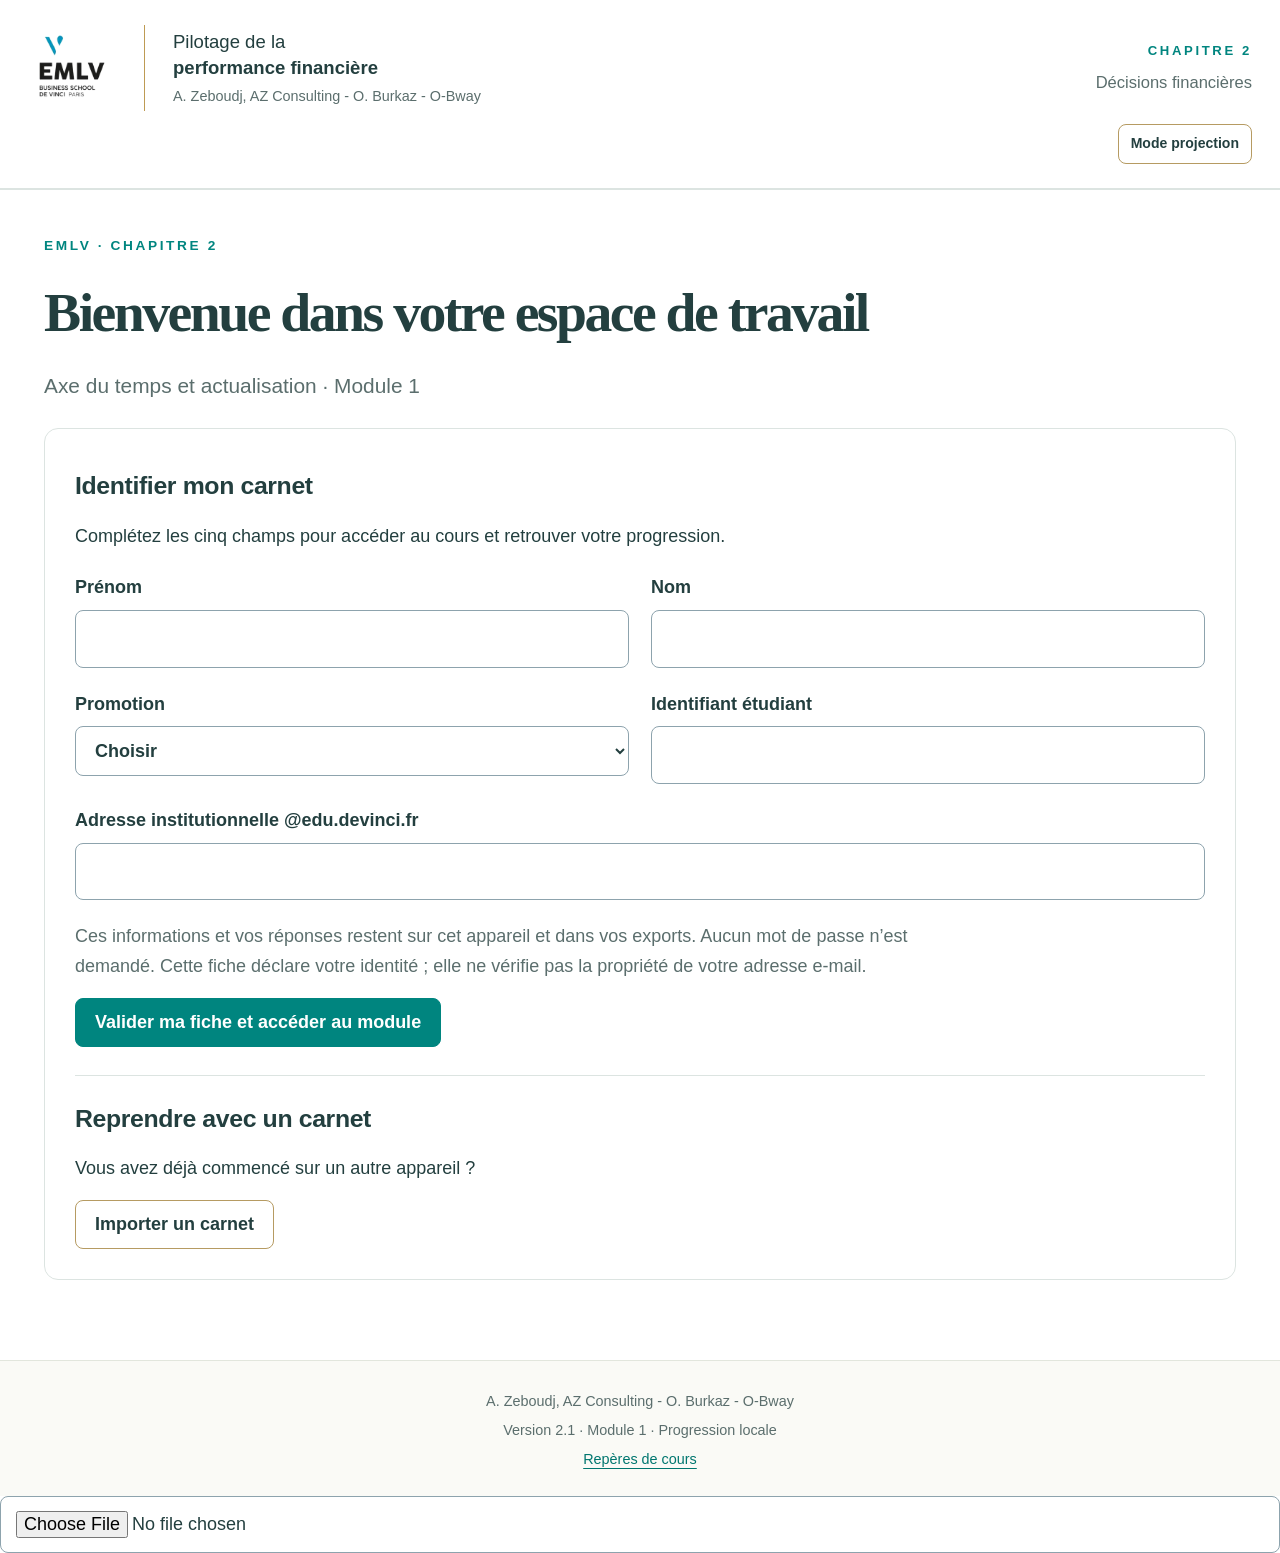
==== commit 341ffb78: "Harmoniser la présentation du chapitre 2 avec la charte EMLV Accueil et modules 1 et 2 : bandeau, ti" ====
--- a/index.html
+++ b/index.html
@@ -1,8 +1,25 @@
 <!doctype html>
 <html lang="fr">
 <head><meta charset="utf-8"><meta name="viewport" content="width=device-width, initial-scale=1"><meta name="description" content="Cours et exercices accompagnés : axe du temps, capitalisation et actualisation. EMLV, chapitre 2."><title>Chapitre 2 · Axe du temps et actualisation</title><style>:root{--ink:#203341;--teal:#086b68;--deep:#075654;--paper:#f3f6f7;--line:#c9d7dc;--muted:#526570;--soft:#e7f3f2;--gold:#9a650b;--cream:#fff5d8;--danger:#993c2a;--focus:#9b4c00;font-size:18px;font-family:system-ui,-apple-system,BlinkMacSystemFont,"Segoe UI",sans-serif;color:var(--ink);background:var(--paper)}*{box-sizing:border-box}body{margin:0;line-height:1.65}a{color:var(--teal);text-underline-offset:4px}button,input,select{font:inherit}button,.button{display:inline-flex;align-items:center;justify-content:center;gap:8px;min-height:46px;padding:10px 17px;border:1px solid #6e8993;background:white;border-radius:9px;color:var(--ink);font-weight:650;cursor:pointer;text-decoration:none;line-height:1.4}button:hover,.button:hover{background:#eff7f6;border-color:var(--teal)}.primary{background:var(--teal);color:white;border-color:var(--teal)}.primary:hover{background:var(--deep);color:white}.skip{position:fixed;left:10px;top:-100px;z-index:99;background:white;padding:12px}.skip:focus{top:10px}:focus-visible{outline:3px solid var(--focus);outline-offset:4px}header{background:white;border-bottom:1px solid var(--line);padding:20px max(24px,calc((100vw - 1240px)/2))}.brand{display:flex;gap:20px;align-items:center}.brand img{width:86px;height:auto;max-height:55px;object-fit:contain}.brand strong{display:block;font-size:1.05rem}.brand small{color:var(--muted)}.header-bottom{display:flex;flex-wrap:wrap;align-items:center;justify-content:space-between;gap:15px;margin-top:18px}#student{display:flex;flex-wrap:wrap;gap:15px;align-items:center}.actions,#tools{display:flex;flex-wrap:wrap;gap:12px;margin:18px 0}#tools{margin:0}#tools button:first-child{background:var(--teal);color:white}#navigation{max-width:1290px;margin:auto;padding:16px 24px;display:flex;flex-wrap:wrap;gap:7px}#navigation[hidden]{display:none}#navigation a{padding:7px 12px;border-radius:7px;text-decoration:none;color:var(--ink);font-size:.92rem;font-weight:600}#navigation a:hover,#navigation a[aria-current]{background:var(--teal);color:white}#app{max-width:1080px;margin:16px auto 70px;padding:0 24px}h1,h2,h3,h4{line-height:1.22;letter-spacing:-.018em}h1{font-size:clamp(2rem,4.5vw,3.2rem);margin:0 0 24px;max-width:930px}h2{font-size:1.55rem;margin:12px 0 20px}h3{font-size:1.25rem;margin:12px 0 20px}h4{font-size:1.1rem}p{margin:14px 0}li{margin-bottom:12px}.eyebrow{color:var(--teal);font-size:.82rem;font-weight:800;letter-spacing:.09em;text-transform:uppercase;margin:14px 0}.lead{font-size:1.18rem;max-width:850px;color:var(--muted);margin-bottom:32px}.panel,.question{background:white;border:1px solid var(--line);border-radius:16px;padding:32px;margin:24px 0;box-shadow:0 2px 0 #173b4406}.panel p,.panel li,.question p{max-width:85ch}.question{border-top:5px solid var(--teal)}.question h3{color:var(--teal)}.remedial{margin:24px 0 0;padding:25px;border:2px solid #b18535;background:#fffdf7}.remedial h3{color:var(--gold)}.purpose{background:var(--soft);border-left:5px solid var(--teal);padding:20px 24px}.purpose strong,.reading strong{display:inline-block;margin-bottom:5px}.worked{background:#edf4f8;border-radius:12px;padding:24px;margin:26px 0}.worked ol{padding-left:28px}.worked li{padding-left:5px}.reading,.callout{background:var(--cream);padding:22px 24px;border-left:5px solid var(--gold)}.source{font-size:.84rem;color:var(--muted);padding-top:14px;border-top:1px solid var(--line)}.muted,small{color:var(--muted)}small{font-size:.85rem}.term{display:inline;padding:0;min-height:0;background:none;border:0;border-bottom:1px dotted var(--teal);border-radius:0;color:var(--teal);font:inherit;cursor:help;line-height:inherit;text-align:left}.term span{font-size:.75em;white-space:nowrap}.term:hover{background:#dbefec}.term:focus-visible{outline-width:2px;outline-offset:2px}.bridge,.module-grid{display:grid;grid-template-columns:1fr 1fr;gap:22px}.bridge>div{padding:23px;background:var(--soft);border-radius:10px}.bridge span{font-size:.75rem;letter-spacing:.1em;font-weight:800;color:var(--teal)}.bridge strong{display:block;font-size:1.4rem;margin-top:9px}.module-card{margin:0}.module-grid{margin:25px 0}.number{font-size:2rem;color:var(--teal);font-weight:800}.timeline{margin:28px 0;background:#f0f7f8;padding:23px;border-radius:12px}.timeline figcaption{font-size:.9rem;font-weight:700;margin-bottom:20px}.timeline ol{display:flex;gap:12px;padding:0;list-style:none;margin:0}.timeline li{flex:1;min-width:0;border-top:5px solid var(--teal);background:white;padding:16px 13px;margin:0;border-radius:6px}.timeline .date{display:block;font-size:.84rem;font-weight:650}.timeline strong{font-size:1.25rem;display:block;margin:9px 0;overflow-wrap:anywhere}.timeline small{display:block}.formula-picture{display:flex;flex-wrap:wrap;gap:16px;align-items:center;justify-content:center;padding:25px;background:var(--soft);text-align:center;border-radius:10px}.formula-picture span{font-size:1.9rem;font-weight:750}.formula-picture small{font-size:.85rem;font-weight:500}.formula,.formula-text{font-size:1.25rem;background:var(--soft);padding:20px;font-weight:750;overflow-wrap:anywhere}.formula{width:100%;justify-content:flex-start;text-align:left}table{width:100%;border-collapse:collapse;background:white;min-width:620px}caption{text-align:left;margin-bottom:15px;font-weight:700}th,td{padding:14px 16px;border-bottom:1px solid var(--line);text-align:left}thead{background:var(--soft)}tbody th{background:#f8fbfb;font-weight:650}.table-wrap{max-width:100%;overflow:auto;margin:23px 0}.table-wrap:focus{outline-offset:0}fieldset{border:0;padding:0;margin:0;min-width:0}legend{font-size:1.1rem;font-weight:650;margin-bottom:18px;padding:0;width:100%}.options{display:grid;gap:13px;margin:20px 0}.options>label,.choice{display:flex;align-items:flex-start;gap:15px;border:1px solid #aebfc5;border-radius:10px;padding:17px;cursor:pointer}.options label:has(input:checked){background:var(--soft);border:2px solid var(--teal);padding:16px}.options label:hover{background:#f4faf9}.options input,.choice input{width:22px;height:22px;min-width:22px;margin:4px 0;accent-color:var(--teal)}fieldset:disabled .options label{opacity:.87;cursor:default}input:not([type=radio]):not([type=checkbox]):not([type=range]),select{display:block;padding:13px 15px;border:1px solid #8da3ad;border-radius:8px;width:100%;background:white;color:var(--ink);min-height:50px}input[type=range]{display:block;width:100%;margin:25px 0}.numeric{display:block;margin-bottom:20px}.numeric input{max-width:360px;margin:10px 0}.identity-grid{display:grid;grid-template-columns:1fr 1fr;gap:22px;margin:22px 0}.identity-grid label{font-weight:650}.identity-grid label:last-child{grid-column:1/-1}.identity-grid input,.identity-grid select{margin-top:7px}.instruction{font-size:.9rem;color:var(--muted)}.feedback{padding:20px 23px;margin:22px 0;border-radius:9px;border-left:5px solid var(--teal)}.success{background:#e9f5ef;border-color:#247049}.error{background:#fff0e9;border-color:#ab4c2b}.solution{background:#fff5da;border-color:#9a650b}.format-error{color:var(--danger);font-weight:700;margin-top:10px}.q-feedback:focus{outline:2px solid var(--focus);outline-offset:5px}.step-nav{display:flex;gap:16px;align-items:center;flex-wrap:wrap;margin-top:30px}.step-nav p{max-width:600px}.lesson-menu{padding:0;list-style:none}.lesson-menu li a{display:flex;gap:20px;align-items:center;padding:22px;background:white;border:1px solid var(--line);border-radius:12px;text-decoration:none;color:var(--ink)}.lesson-menu li a:hover{background:var(--soft)}.lesson-menu span{font-weight:800;font-size:1.45rem;color:var(--teal)}.lesson-menu small{display:block;margin-top:5px}.progress-label{font-weight:650;font-size:.9rem;margin-top:25px}progress{width:100%;height:15px;accent-color:var(--teal)}.term-list{display:grid;grid-template-columns:1fr 1fr;gap:13px;margin-top:22px}.term-list button{text-align:left;justify-content:flex-start}.term-list button[hidden]{display:none}details{margin:20px 0}summary{font-weight:700;cursor:pointer;padding:8px 0}details ul{padding-left:24px}hr{border:0;border-top:1px solid var(--line);margin:28px 0}.backbar{position:sticky;top:0;z-index:10;display:flex;flex-wrap:wrap;align-items:center;gap:14px;background:#f3f6f7f5;padding:12px 0;backdrop-filter:blur(6px)}.course-lesson{scroll-margin-top:100px}#status{max-width:1080px;margin:0 auto;padding:0 24px;font-weight:650;color:var(--danger)}#status:empty{display:none}#storage{font-size:.78rem;color:var(--muted);margin:10px 0 0}dialog{width:min(850px,calc(100% - 28px));max-height:88vh;border:1px solid var(--line);border-radius:18px;padding:30px;color:var(--ink);box-shadow:0 20px 80px #132e4440}dialog::backdrop{background:#18323db0}.modal-head{display:flex;justify-content:space-between;gap:20px;align-items:flex-start}.modal-head button{min-width:78px}.modal-head h2{margin-top:8px}dialog .table-wrap{max-height:55vh}dialog .table-wrap table{font-size:1.1rem}footer{background:#e6edef;padding:25px;text-align:center;color:var(--muted);font-size:.85rem}footer p{margin:5px}.score{font-size:1.8rem;font-weight:750;color:var(--teal)}.projection{font-size:1.2rem}.projection #app{max-width:1250px}.projection h1{font-size:3.4rem}.choice{margin-bottom:12px}@media(max-width:680px){:root{font-size:17px}header{padding:17px 18px}.brand{gap:13px}.brand img{width:66px}.brand strong{font-size:.95rem}.brand small{font-size:.75rem}.header-bottom{gap:10px}#tools{display:grid;grid-template-columns:1fr 1fr;width:100%;gap:8px}#tools button{padding:10px;font-size:.88rem}#navigation{padding:12px;gap:5px}#navigation a{font-size:.85rem;padding:8px}#app{padding:0 16px;margin-top:12px}.panel,.question{padding:22px 19px;border-radius:12px;margin:20px 0}.module-grid,.bridge,.identity-grid,.term-list{grid-template-columns:1fr}.identity-grid label:last-child{grid-column:auto}.timeline{padding:16px;margin:23px 0}.timeline ol{flex-direction:column}.timeline li{display:grid;grid-template-columns:1fr 1fr;gap:7px;border-top:0;border-left:5px solid var(--teal)}.timeline strong{margin:0;font-size:1.15rem}.timeline small{grid-column:1/-1}.worked{padding:20px 17px}.purpose,.reading,.callout{padding:18px}.options>label{padding:14px 12px;gap:10px}.options label:has(input:checked){padding:13px 11px}.actions{gap:10px}.actions .button,.actions button{max-width:100%;white-space:normal}.remedial{padding:18px 13px}.formula-picture{gap:9px;padding:16px}.formula-picture span{font-size:1.6rem}.formula-picture small{font-size:.75rem}.projection h1{font-size:2.3rem}.backbar span{font-size:.82rem}dialog{padding:20px}h1{font-size:2.2rem}.lesson-menu li a{padding:18px;gap:14px}.step-nav{align-items:stretch}.step-nav .button{width:100%}}@media(prefers-reduced-motion:reduce){*{scroll-behavior:auto!important}}@media print{header,#navigation,footer,#tools,.actions,button,.skip,.backbar{display:none}.panel,.question{border:0;box-shadow:none;break-inside:auto}body{background:white;font-size:11pt}.term{color:inherit;border:0}.timeline li{break-inside:avoid}#app{max-width:none;padding:0}.course-lesson{break-before:page}.course-lesson:first-of-type{break-before:auto}details{display:block}}
+
+/* Chapitre 2 · direction artistique commune · 2.1 */
+:root{--ink:#233f3f;--teal:#00857f;--deep:#006c66;--paper:#fff;--line:#dce4e1;--muted:#5b6e6d;--soft:#edf7f5;--gold:#be9b54;--cream:#faf8f3;--danger:#963b28;--focus:#8b631d;font-family:Arial,"Helvetica Neue",system-ui,sans-serif;font-size:18px;color:var(--ink);background:#fff}
+body{background:#fff;line-height:1.65}h1{font-family:Georgia,"Times New Roman",serif;font-size:clamp(2.35rem,4.35vw,3.8rem);font-weight:600;letter-spacing:-.045em;line-height:1.12;max-width:1080px;margin-bottom:26px}h1 em{font-style:normal;color:var(--teal)}h2,h3,h4{font-family:Arial,"Helvetica Neue",sans-serif;letter-spacing:-.015em}h2{font-size:1.38rem}h3{font-size:1.14rem}p{margin:16px 0}a{color:#00766f}button,.button{border-color:#b69b62;border-radius:8px;min-height:46px;font-weight:600;padding:11px 19px;transition:background-color .15s,border-color .15s}button:hover,.button:hover{background:#f0f7f5;border-color:var(--teal)}.primary{background:var(--teal);border-color:var(--teal);color:white}.primary:hover{background:var(--deep);color:white}.term{color:#00766f;padding:0;min-height:0;border:0;border-bottom:1px dotted #00766f;border-radius:0;transition:none}.term:hover{background:#e3f1ed}.term:focus-visible{outline-color:var(--focus)}
+header{padding:24px max(28px,calc((100vw - 1540px)/2));border-bottom:1px solid var(--line)}.masthead{display:flex;justify-content:space-between;gap:28px;align-items:center}.brand{gap:28px;align-items:center;min-width:0}.brand img{width:88px;height:88px;max-height:88px;object-fit:contain;flex-shrink:0}.brand-copy{border-left:1px solid var(--gold);padding:4px 0 4px 28px}.brand-title{font-size:1.03rem;line-height:1.4}.brand-title strong{font-size:inherit}.brand small{display:block;font-size:.8rem;color:var(--muted);margin-top:5px;line-height:1.45}.chapter-identity{text-align:right;font-size:.92rem;flex-shrink:0}.chapter-identity span{display:block;color:var(--teal);font-weight:800;font-size:.73rem;letter-spacing:.2em;margin-bottom:8px}.chapter-identity p{margin:0;color:var(--muted)}.header-bottom{margin-top:18px;border-top:1px solid #edf0ed;padding-top:15px;gap:12px}.header-bottom button{font-size:.78rem;min-height:40px;padding:8px 12px}.header-bottom #student{font-size:.82rem;gap:12px}.header-bottom #student a{font-size:.8rem}#tools{gap:8px}#tools button:first-child{background:#edf7f5;color:#006e67;border-color:#c1d9d3}#tools button:first-child:hover{background:#ddeee8}#storage{font-size:.72rem;margin-top:7px}.nav-shell{border-bottom:1px solid var(--line);background:white}#navigation{max-width:1500px;justify-content:center;gap:4px;padding:10px 20px}#navigation a{font-size:.85rem;color:var(--muted);padding:11px 13px;border-bottom:2px solid transparent;border-radius:6px;white-space:nowrap;font-weight:500}#navigation a:hover{background:#f5f9f7;color:var(--teal)}#navigation a[aria-current]{background:#edf7f5;color:#007c73;border-bottom-color:var(--gold);font-weight:700}
+#module-switcher{max-width:1440px;margin:30px auto 0;padding:0 28px}#module-switcher[hidden]{display:none}.switcher-label{font-size:.91rem;font-weight:700;margin:0 0 12px}.chapter-modules{display:grid;grid-template-columns:repeat(4,minmax(0,1fr));gap:14px}.module-link{--module-ink:#006f66;--module-bg:#eaf7f2;--module-line:#bddcd3;display:block;position:relative;background:var(--module-bg);color:var(--module-ink);border:1px solid var(--module-line);border-top:4px solid var(--module-ink);border-radius:12px;padding:13px 16px;min-width:0;text-decoration:none;line-height:1.4;min-height:107px}.module-link[data-module="2"]{--module-ink:#2454a0;--module-bg:#eff4ff;--module-line:#c7d5ef}.module-link[data-module="3"]{--module-ink:#944818;--module-bg:#fff4e8;--module-line:#e7cbb5}.module-link[data-module="4"]{--module-ink:#6942a1;--module-bg:#f5effb;--module-line:#d8c9ec}.module-link small{font-size:.76rem;color:inherit;display:block;margin-bottom:6px;font-weight:700}.module-link strong{display:block;font-size:.92rem;max-width:95%}.module-link .module-arrow{position:absolute;top:13px;right:15px;font-size:1rem}.module-link.current{outline:3px solid var(--gold);outline-offset:4px}.module-link:focus-visible{outline:3px solid var(--focus);outline-offset:4px}.module-link:hover{filter:brightness(.98)}.module-link[aria-disabled]{cursor:default}.module-link .coming{font-size:.7rem;margin-top:6px;font-weight:500}
+#app{max-width:1080px;margin:40px auto 80px;padding:0 28px}body[data-page="chapitre"] #app,body[data-page="module"] #app{max-width:1440px;margin-top:45px}.eyebrow{color:var(--teal);font-weight:800;letter-spacing:.19em;font-size:.76rem;margin:0 0 23px}.lead{color:var(--muted);font-size:1.16rem;line-height:1.65;margin-bottom:25px}.intro-grid{display:grid;grid-template-columns:minmax(0,1.18fr) minmax(340px,.82fr);gap:62px;align-items:start;margin-bottom:40px}.intro-copy{min-width:0}.intro-copy h1{font-size:clamp(2.5rem,4.9vw,4.5rem)}.gold-rule{display:block;width:74px;height:3px;background:var(--gold);margin:30px 0}.intro-copy .panel.home-intro{padding:0;border:0;box-shadow:none;margin:25px 0;background:transparent}.home-intro h2{font-size:1.03rem;margin:0 0 10px}.home-intro p{font-size:.95rem}.home-intro .actions{margin-top:24px}.intro-copy .progress-label{font-size:.82rem}.method-rail{position:relative;background:#faf9f6;border:1px solid #e8dfce;border-radius:20px;padding:30px 30px 20px;margin-top:60px}.method-rail::before{content:"";position:absolute;left:-16px;top:28px;bottom:28px;width:3px;background:var(--gold)}.method-rail h2{font-size:.75rem;letter-spacing:.17em;text-transform:uppercase;color:var(--teal);line-height:1.7;margin:0 0 17px}.method-rail ol{list-style:none;padding:0;margin:0}.method-rail li{display:flex;align-items:flex-start;gap:18px;padding:24px 0;border-bottom:1px solid #ddded6;margin:0}.method-rail li:last-child{border-bottom:0}.method-rail .step-number{border:1px solid #cce0d9;background:white;border-radius:50%;color:var(--teal);width:42px;height:42px;display:flex;align-items:center;justify-content:center;flex-shrink:0;font-size:.85rem}.method-rail strong{font-size:1rem;display:block;line-height:1.4;margin-bottom:7px}.method-rail p{font-size:.84rem;line-height:1.55;color:var(--muted);margin:0}
+.panel,.question{border-radius:14px;box-shadow:none;border-color:var(--line);background:white}.panel{padding:30px}.question{border-top:4px solid var(--teal)}.purpose{background:#edf7f3;border-left:3px solid var(--teal)}.worked{background:#f7f9f5;border:1px solid #e4e9df;border-radius:12px}.reading,.callout{background:#faf7ef;border-left:3px solid var(--gold)}.timeline{background:#f3f8f5;border:1px solid #dce8e2}.timeline li{border-top-color:#00857f}.formula,.formula-text{background:#eef7f3;border-color:#b9cec4;color:var(--ink);font-size:1.15rem}.source{color:var(--muted)}.bridge>div{background:#edf7f3}.bridge strong{font-size:1.2rem}.module-grid{gap:20px}.module-card{border-top:3px solid var(--teal)}.module-card .number{font-size:1.4rem;font-family:Georgia,serif}.module-card h2{font-size:1.25rem}.module-card p{font-size:.92rem}.options>label,.choice{border-color:#c8d6cf}.options label:has(input:checked){border-color:var(--teal);background:#eef7f3}.lesson-menu li a{border-color:#dce4df}.lesson-menu li a:hover{background:#f5faf6}.lesson-menu span{font-family:Georgia,serif;color:var(--teal)}.feedback{border-radius:8px}.success{background:#edf7f0}.error{background:#fff2eb}.solution{background:#fcf6e7}.term-list button{border-color:#c8d9cf;background:#fbfdfa}.term-list button:hover{background:#eef7f3}.table-wrap td{white-space:nowrap}.backbar{background:#fffffff5}.remedial{background:#fffdf6;border-color:#c9aa6a}#status{max-width:1440px;font-size:.9rem;margin-top:12px}dialog{border-color:#d8ddcf;background:#fffefb;box-shadow:0 24px 90px #17342f30}.modal-head h2{font-size:1.4rem}footer{background:#fafaf6;border-top:1px solid #e2e6dd;font-size:.8rem;padding:24px}.projection h1{font-family:Georgia,serif}.projection .intro-grid{grid-template-columns:1fr}.projection .method-rail{margin-top:0}.projection #app{max-width:1400px}body[data-ready="false"] #app{max-width:1000px}body[data-ready="false"] .header-bottom{border:0;padding-top:0;margin-top:12px;justify-content:flex-end}body[data-ready="false"] #storage:empty{display:none}
+@media(min-width:1700px){.intro-grid{gap:90px}.intro-copy h1{font-size:4.5rem}#app{max-width:1140px}}
+@media(max-width:1050px){.chapter-identity{font-size:.8rem}.brand-copy{padding-left:20px}.brand{gap:20px}.intro-grid{grid-template-columns:1fr 1fr;gap:36px}.method-rail{padding:24px 23px 16px}.method-rail li{gap:12px}.intro-copy h1{font-size:3.1rem}.chapter-modules{gap:12px}.module-link{padding:12px}.module-link strong{font-size:.86rem}#navigation{justify-content:flex-start}}
+@media(max-width:780px){:root{font-size:17px}header{padding:18px 20px}.brand img{width:68px;height:68px;max-height:68px}.brand-copy{padding-left:18px}.brand{gap:18px}.brand-title{font-size:.9rem}.brand small{font-size:.7rem}.chapter-identity{display:none}.header-bottom{gap:10px;margin-top:15px;padding-top:13px}#navigation{padding:9px 13px;gap:3px}#navigation a{font-size:.8rem;padding:9px 10px}#module-switcher{padding:0 20px;margin-top:23px}.chapter-modules{grid-template-columns:repeat(2,minmax(0,1fr));gap:12px}.module-link{min-height:109px}.module-link small{font-size:.72rem}.module-link strong{font-size:.88rem}.module-link.current{outline-width:2px;outline-offset:3px}.intro-grid{grid-template-columns:1fr;gap:10px}.intro-copy h1{font-size:clamp(2.45rem,7vw,3.2rem)}.method-rail{margin:12px 0 0 10px;padding:24px}.method-rail::before{left:-12px}.method-rail li{padding:20px 0}.method-rail strong{font-size:1rem}#app,body[data-page="chapitre"] #app,body[data-page="module"] #app{padding:0 20px;margin-top:30px}.panel,.question{padding:23px 20px}.eyebrow{font-size:.72rem;letter-spacing:.15em;margin-bottom:18px}.lead{font-size:1.06rem}.gold-rule{margin:24px 0}.brand small{max-width:32ch}.table-wrap{margin:20px 0}.module-grid{grid-template-columns:1fr}.projection .intro-copy h1{font-size:2.5rem}.header-bottom #student{font-size:.78rem}}
+@media(max-width:420px){header{padding:16px}.brand img{width:59px;height:66px}.brand{gap:13px}.brand-copy{padding-left:13px}.brand-title{font-size:.85rem}.brand small{font-size:.67rem}.header-bottom button{font-size:.74rem}#tools{gap:7px}#tools button{padding:9px 8px}#app,body[data-page="chapitre"] #app,body[data-page="module"] #app,#module-switcher{padding-left:17px;padding-right:17px}.module-link{padding:11px 12px;min-height:118px}.module-link strong{font-size:.81rem}.module-link small{font-size:.68rem}.module-link .module-arrow{top:10px;right:10px}.module-link .coming{font-size:.65rem}.panel,.question{padding:21px 17px}.intro-copy h1{font-size:2.55rem}.method-rail{padding:22px 19px}.timeline li{border-left-color:var(--teal)}.formula{font-size:1.03rem}.modal-head h2{font-size:1.25rem}}
+@media(prefers-reduced-motion:reduce){button,.button{transition:none}}
+@media print{#module-switcher,.nav-shell,.method-rail{display:none}.intro-grid{display:block}h1,.intro-copy h1{font-size:26pt}#app{max-width:none}.panel{padding:0}.gold-rule{display:none}}
+
+h1:focus-visible,.course-lesson h2:focus-visible,#suite-chapitre h2:focus-visible{outline:none}.chapter-intro{font-size:.95rem;color:var(--muted);max-width:60ch;margin:22px 0 28px}#suite-chapitre{scroll-margin-top:24px}@media(min-width:1100px){#module-switcher{max-width:1352px;padding:0 44px}body[data-page="chapitre"] #app,body[data-page="module"] #app{max-width:1352px;padding:0 44px}}
+@media(max-width:780px){#navigation{flex-wrap:nowrap;overflow-x:auto;justify-content:flex-start;scrollbar-width:thin;scroll-padding-inline:16px}#navigation a{flex:0 0 auto}.header-bottom{display:grid;grid-template-columns:minmax(0,1fr) auto;align-items:center}.header-bottom #student{grid-column:1;grid-row:1;gap:4px 10px}.header-bottom #projection{grid-column:2;grid-row:1;max-width:100px}.header-bottom #tools{grid-column:1/-1;grid-row:2}#module-switcher{margin-top:20px}}
 </style></head>
-<body><a class="skip" href="#app">Aller au contenu</a><header><div class="brand"><img src="[data-uri]" alt="EMLV"><div><strong>Pilotage de la performance financière</strong><small>Chapitre 2 · Décisions financières · Version 2.0</small></div></div><div class="header-bottom"><div id="student"></div><div id="tools"></div><button id="projection" type="button" aria-pressed="false">Mode projection</button></div><p id="storage"></p></header><nav id="navigation" aria-label="Navigation principale"><a href="#chapitre">Chapitre 2</a><a href="#module">Module 1</a><a href="#cours">Cours complet</a><a href="#sommaire">Parcours guidé</a><a href="#lexique">Lexique</a><a href="#formules">Méthodes et formules</a><a href="#approfondir">Pour approfondir</a><a href="#quiz">Quiz</a><a href="#dst">Devoir type DST</a><a href="#carnet">Mon carnet</a></nav><p id="status" role="status" tabindex="-1"></p><main id="app" tabindex="-1"></main><footer><p>A. Zeboudj · AZ Consulting</p><p>Version 2.0 · Module 1 · Progression locale</p><a href="#sources">Repères de cours</a></footer><input id="import-file" type="file" accept="application/json,.json" hidden><dialog id="modal" aria-labelledby="modal-title"><div class="modal-head"><h2 id="modal-title"></h2><button id="close-modal" type="button">Fermer</button></div><div id="modal-body"></div></dialog><noscript><p>Activez JavaScript pour ouvrir le cours et ses exercices interactifs.</p></noscript><script>window.SupportSlides = [{"n": 1, "text": "CHAPITRE II · DÉCISIONS FINANCIÈRES | Pilotage de la Performance Financière · EMLV · 2026–2027 | Pilotage de la Performance Financière | Décisions |   | Financières | Valeur temps de l’argent · VAN · TRI · Délai de récupération · Indice de profitabilité | LA QUESTION DU CHAPITRE | 1 € aujourd’hui vaut-il 1 € demain ? | Et comment choisir les bons projets ?"}, {"n": 2, "text": "ÉCHAUFFEMENT | Que choisissez-vous ? | Pilotage de la Performance Financière · EMLV · 2026–2027 | ? | On vous propose 10 000 € aujourd’hui, ou 11 000 € dans 2 ans. Que choisissez-vous ? | A | 10 000 € aujourd’hui | B | 11 000 € dans 2 ans : c’est 1 000 € de plus | C | Ça dépend… | À retenir :  | un euro aujourd’hui vaut plus qu’un euro demain, parce qu’il peut être placé et rapporter des intérêts. Pour comparer, il faut ramener les montants à la même date. C’est tout l’objet de la partie I. | Autres raisons de préférer aujourd’hui :  | l’inflation, le risque de ne jamais être payé, un besoin d’argent immédiat."}, {"n": 3, "text": "POURQUOI CE CHAPITRE ? | Chaque année, les entreprises parient des milliards sur l’avenir | Pilotage de la Performance Financière · EMLV · 2026–2027 | LES QUESTIONS AUXQUELLES CE CHAPITRE RÉPOND | Faut-il investir ? | Ce projet rapportera-t-il plus qu’il ne coûte, une fois le temps pris en compte ? | Lequel choisir ? | Deux projets possibles, un seul budget : lequel crée le plus de valeur ? | En combien de temps ? | Quand récupère-t-on sa mise ? À quel rythme l’argent double-t-il ?"}, {"n": 4, "text": "FEUILLE DE ROUTE | Le plan du chapitre | Pilotage de la Performance Financière · EMLV · 2026–2027 | I | La valeur temps de l’argent | Echelle du temps et 3 règles | Valeur future et valeur actuelle | Flux multiples | Perpétuités | Annuités (rentes) | II | Les règles de décision d’investissement | Valeur actuelle nette (VAN) | Délai de récupération | Taux de rendement interne (TRI) et ses pièges | Indice de  | profitabilité"}, {"n": 5, "text": "OBJECTIFS | Objectifs d’apprentissage · partie I | Pilotage de la Performance Financière · EMLV · 2026–2027 | 1 | 2 | Calculer la valeur actuelle et la valeur future d’un flux unique. | 3 | Calculer la valeur actuelle et la valeur future d’une série de flux. | 4 | Calculer la valeur actuelle d’une perpétuité et d’une perpétuité croissante. | 5 | Calculer la valeur actuelle et la valeur future d’une annuité ordinaire. | 6 | Valoriser une annuité due et une annuité différée. | Construire |   | l’axe |  du temps  | d’une |   | série |  de flux et  | expliquer |  les trois  | règles |  du « voyage dans le temps »."}, {"n": 6, "text": "OBJECTIFS | Objectifs d’apprentissage · partie II | Pilotage de la Performance Financière · EMLV · 2026–2027 | 7 | Expliquer ce qu’est une règle de décision d’investissement et pourquoi on en utilise plusieurs. | 8 | Appliquer la règle de la VAN et celle du délai de récupération, et expliquer leurs limites. | 9 | Appliquer la règle du TRI et repérer ses pièges. | 10 | Utiliser l’indice de profitabilité quand le budget est limité. | 11 | Comparer des projets mutuellement exclusifs avec la VAN et le TRI incrémental. | 12 | Appliquer la règle de 72 pour interpréter un taux."}, {"n": 7, "text": "PARTIE I | Pilotage de la Performance Financière · EMLV · 2026–2027 | 1 | La valeur temps de l’argent | Un euro aujourd’hui et un euro demain ne sont pas la même chose. Comment les comparer ?"}, {"n": 8, "text": "SECTION 1.1 | Pilotage de la Performance Financière · EMLV · 2026–2027 | 1.1 | Chaque problème de ce chapitre commence de la même façon : dessiner quand l’argent circule. | L’axe |  du temps"}, {"n": 9, "text": "1.1 · L’AXE DU TEMPS | Qu’est-ce qu’un axe du temps ? | Pilotage de la Performance Financière · EMLV · 2026–2027 | Un axe du temps représente, sur un  | échelle | , la date et le montant d’une série de flux. C’est la première étape de tout problème où de l’argent change de mains à des dates différentes : nous l’utiliserons dans presque tous les exemples du chapitre. | La date 0 représente aujourd’hui ; la date 1 une période plus tard, la date 2 deux périodes plus tard, etc. | Un flux entrant (argent reçu) est noté avec un signe positif. | Un flux sortant (argent versé) est noté avec un signe négatif. | L’intervalle entre deux dates représente une période : une année, un trimestre ou un mois selon le cas."}, {"n": 10, "text": "EXEMPLE 1.1 · ÉNONCÉ | Construire |  un axe du temps | Pilotage de la Performance Financière · EMLV · 2026–2027 | Vous prêtez 5 000 € à une amie aujourd’hui. Elle s’engage à vous rembourser en deux fois 3 000 €, à la fin de chacune des deux prochaines années. | ? | Dessinez |   | l’axe |  du temps de ce prêt, de votre point de vue. | À vous · 2 min"}, {"n": 11, "text": "EXEMPLE 1.1 · SOLUTION | Toujours commencer par dessiner les flux | Pilotage de la Performance Financière · EMLV · 2026–2027 | EXEMPLE : VOUS PRÊTEZ 5 000 € À UNE AMIE, QUI VOUS REMBOURSE 3 000 € À LA FIN DE CHACUNE DES DEUX ANNÉES SUIVANTES | Aujourd’hui (0) | −5 000 € | Année 1 | +3 000 € | Année 2 | +3 000 € | Date 0\n | Aujourd’hui | Flux positif (vert)\n | Argent reçu | Flux négatif (rouge)\n | Argent versé | Un intervalle\n | Une période : année, trimestre, mois… | Question :  | vous récupérez 6 000 € pour 5 000 € prêtés. Avez-vous gagné 1 000 € ? Pas tout à fait : ces 6 000 € arrivent plus tard. Il faudra les « ramener » à aujourd’hui. | L’axe |  du temps  | représente |   | quand |  et  | combien |   | d’argent |  entre  | ou |  sort.  | C’est |  la première étape de tout  | exercice | ."}, {"n": 12, "text": "SECTION 1.2 | Pilotage de la Performance Financière · EMLV · 2026–2027 | 1.2 | Les trois règles du voyage dans le temps | Trois règles simples permettent de comparer, d’avancer et de reculer de l’argent dans le temps. Toutes les formules du chapitre en découlent."}, {"n": 13, "text": "1.2 · LES TROIS RÈGLES | Les trois règles du « voyage dans le temps » | Pilotage de la Performance Financière · EMLV · 2026–2027 | 1 | Comparer | On ne peut comparer ou additionner que des montants situés à la même date. | 1 € aujourd’hui ≠ 1 € dans un an | 2 | Avancer dans le temps | Pour déplacer un montant vers le futur, on le capitalise : on multiplie par (1 + r) à chaque période. | 100 € × 1,05 = 105 € dans un an | 3 | Reculer dans le temps | Pour ramener un montant vers aujourd’hui, on l’actualise : on divise par (1 + r) à chaque période. | 105 € / 1,05 = 100 € aujourd’hui | À retenir :  | capitaliser = avancer (× 1 + r) ; actualiser = reculer (÷ 1 + r). Toutes les formules du chapitre découlent de ces trois règles."}, {"n": 14, "text": "EXEMPLE 1.2 · ÉNONCÉ | Appliquer les règles du voyage dans le temps | Pilotage de la Performance Financière · EMLV · 2026–2027 | Vous déposez 2 000 € aujourd’hui, puis 2 000 € à la fin de chacune des deux prochaines années, sur un compte rémunéré à 8 % par an. | 0 | −2 000 € | 1 | −2 000 € | 2 | −2 000 € | 3 | ? € | ? | Combien aurez-vous sur le compte dans 3 ans ?"}, {"n": 15, "text": "EXEMPLE 1.2 · SOLUTION | Appliquer les règles du voyage dans le temps | Pilotage de la Performance Financière · EMLV · 2026–2027 | FORMULE | VF = C × (1 + r)ⁿ | APPLICATION | VF = 2 000 × 1,08³ + 2 000 × 1,08² + 2 000 × 1,08 | VF = 2 519,42 + 2 332,80 + 2 160,00 | VF = 7 012,22 € | Interprétation\n | La règle 1 impose de ramener les trois dépôts à la même date (l’année 3) avant de les additionner. La règle 2 les y amène en les capitalisant. | 6 000 € déposés deviennent 7 012 € : 1 012 € d’intérêts."}, {"n": 16, "text": "VÉRIFICATION RAPIDE 2 · ÉNONCÉ | Où est l’erreur ? | Pilotage de la Performance Financière · EMLV · 2026–2027 | ? | Un camarade affirme : « 1 000 € aujourd’hui et 1 000 € dans 5 ans, cela fait 2 000 € aujourd’hui. » Quelle règle ne respecte-t-il pas ? | A | Règle 1 : comparer à la même date | B | Règle 2 : capitaliser | C | Règle 3 : actualiser"}, {"n": 17, "text": "VÉRIFICATION RAPIDE 2 · SOLUTION | Où est l’erreur ? | Pilotage de la Performance Financière · EMLV · 2026–2027 | Correction (taux de 5 %) | Calcul | Valeur aujourd’hui | 1 000 € aujourd’hui | — | 1 000,00 € | 1 000 € dans 5 ans | 1 000 / 1,05⁵ (règle 3) | 783,53 € | Total aujourd’hui | 1 783,53 € | À retenir :  | les 1 000 € reçus dans 5 ans valent moins qu’aujourd’hui : avant d’additionner, il faut les actualiser."}, {"n": 18, "text": "SECTION 1.3 | Pilotage de la Performance Financière · EMLV · 2026–2027 | 1.3 | Valeur actuelle et valeur future d’un flux unique | Les règles 2 et 3 donnent deux formules que nous utiliserons en permanence : l’une pour avancer un flux, l’autre pour le ramener à aujourd’hui."}, {"n": 19, "text": "1.3 · ACCROCHE | Épargner à 18 ans ou à 28 ans ? | Pilotage de la Performance Financière · EMLV · 2026–2027 | ? | Vous placez 100 € une seule fois, à 7 % par an, jusqu’à 65 ans. Combien aurez-vous si vous commencez à 18 ans ? Et à 28 ans ? | A | À peu près pareil : 10 ans de moins sur 47 ans | B | Environ deux fois moins en commençant à 28 ans | C | Seulement 70 € de moins"}, {"n": 20, "text": "1.3 · ACCROCHE · RÉPONSE | Dix ans de retard divisent le résultat par deux | Pilotage de la Performance Financière · EMLV · 2026–2027 | 2 405 € | Valeur à 65 ans de 100 € placés à 18 ans à 7 % (100 × 1,07⁴⁷) | Et en commençant à 28 ans ?\n | 100 × 1,07³⁷ = 1 222 €. | Réponse : B. En commençant 10 ans plus tard, on obtient environ deux fois moins, pour la même mise de 100 €. | À 7 %, l’argent double environ tous les 10 ans (règle de 72, section 1.16) : 10 ans de retard, c’est un doublement de moins. | À retenir :  | le temps est l’ingrédient le plus puissant des intérêts composés. C’est la formule VF = C × (1 + r)ⁿ que nous allons voir."}, {"n": 21, "text": "1.3 · VALEUR FUTURE ET VALEUR ACTUELLE | La valeur future d’un flux unique | Pilotage de la Performance Financière · EMLV · 2026–2027 | La valeur future d’un flux est ce qu’il devient après avoir rapporté des intérêts pendant plusieurs périodes. En appliquant la règle 2 n fois de suite, on obtient la formule générale. | Valeur future   =    | VF = C × (1 + r)ⁿ | C : montant placé aujourd’hui   ·   r : taux d’intérêt par période   ·   n : nombre de périodes | Ce mécanisme, où l’on gagne des intérêts sur le montant initial et sur les intérêts déjà acquis, s’appelle les intérêts composés. C’est pourquoi le capital grossit de plus en plus vite avec le temps."}, {"n": 22, "text": "EXEMPLE 1.3 · ÉNONCÉ | La puissance des intérêts composés | Pilotage de la Performance Financière · EMLV · 2026–2027 | Vous placez 5 000 € sur un compte rémunéré à 9 % par an. | ? | a)  Combien aurez-vous dans 5 ans ? | b)  Dans 15 ans ? | c)  Dans 30 ans ?"}, {"n": 23, "text": "EXEMPLE 1.3 · SOLUTION | La puissance des intérêts composés | Pilotage de la Performance Financière · EMLV · 2026–2027 | VALEUR FUTURE | VF = C × (1 + r)ⁿ | C  | = montant placé aujourd’hui\n | r  | = taux d’intérêt par période\n | n  | = nombre de périodes | Surprise\n | En 30 ans, l’argent est multiplié par plus de 13. Les 15 dernières années rapportent 48 000 €, contre 13 000 € pour les 15 premières. | À retenir :  | grâce aux intérêts composés, on gagne des intérêts sur les intérêts : la croissance s’accélère avec le temps. Commencer à épargner tôt change tout."}, {"n": 24, "text": "VÉRIFICATION RAPIDE 3 · ÉNONCÉ | Valeur future | Pilotage de la Performance Financière · EMLV · 2026–2027 | Vous placez 2 000 € à 6 % par an pendant 8 ans. | ? | Quelle est la valeur future de ce placement ?"}, {"n": 25, "text": "VÉRIFICATION RAPIDE 3 · SOLUTION | Valeur future | Pilotage de la Performance Financière · EMLV · 2026–2027 | FORMULE | VF = C × (1 + r)ⁿ | APPLICATION | VF = 2 000 × 1,06⁸ | VF = 2 000 × 1,5938 | VF = 3 187,70 € | Interprétation\n | En 8 ans, le placement gagne 1 187,70 € d’intérêts."}, {"n": 26, "text": "1.3 · VALEUR FUTURE ET VALEUR ACTUELLE | La valeur actuelle d’un flux unique | Pilotage de la Performance Financière · EMLV · 2026–2027 | La valeur actuelle d’un flux futur est la somme qu’il faudrait placer aujourd’hui pour l’obtenir, au taux du marché. En appliquant la règle 3 (actualiser), on obtient l’image inverse de la formule de la valeur future. | Valeur actuelle   =    | VA = C / (1 + r)ⁿ | La valeur actuelle répond à la question : combien vaut aujourd’hui ce paiement futur ? Plus le taux d’intérêt est élevé, ou plus le paiement est lointain, plus sa valeur actuelle est faible."}, {"n": 27, "text": "EXEMPLE 1.4 · ÉNONCÉ | Valoriser un bon d’épargne | Pilotage de la Performance Financière · EMLV · 2026–2027 | Un bon d’épargne paiera 20 000 € dans 12 ans. Le taux d’intérêt du marché est fixé à 5 % par an. | 0 | ? € | 12 | +20 000 € | ? | Combien vaut ce bon aujourd’hui ?"}, {"n": 28, "text": "EXEMPLE 1.4 · SOLUTION | Combien vaut aujourd’hui un montant futur ? | Pilotage de la Performance Financière · EMLV · 2026–2027 | VALEUR ACTUELLE | VA = C / (1 + r)ⁿ | C’est la somme qu’il faudrait placer aujourd’hui pour obtenir C dans n périodes. C’est l’inverse de la valeur future. | EXEMPLE : UN BON D’ÉPARGNE PAIE 20 000 € DANS 12 ANS. TAUX DU MARCHÉ : 5 %. | Aujourd’hui | ? € | Année 12 | +20 000 € | 20 000 / 1,05¹² = | 11 137 € | Lecture :  | payer ce bon plus de 11 137 € aujourd’hui serait une mauvaise affaire, car on obtiendrait mieux en plaçant son argent à 5 %. | À retenir :  | actualiser, c’est répondre à la question « combien cela vaut-il aujourd’hui ? ». C’est l’outil central de toute décision d’investissement."}, {"n": 29, "text": "VÉRIFICATION RAPIDE 4 · ÉNONCÉ | Valeur actuelle | Pilotage de la Performance Financière · EMLV · 2026–2027 | Une obligation paiera 10 000 € dans 8 ans. Le taux d’intérêt est de 6 % par an. | ? | Combien vaut cette obligation aujourd’hui ?"}, {"n": 30, "text": "VÉRIFICATION RAPIDE 4 · SOLUTION | Valeur actuelle | Pilotage de la Performance Financière · EMLV · 2026–2027 | FORMULE | VA = C / (1 + r)ⁿ | APPLICATION | VA = 10 000 / 1,06⁸ | VA = 10 000 / 1,5938 | VA = 6 274,12 € | Interprétation | \n | Un investisseur ne paierait pas plus de 6 274 € aujourd’hui pour recevoir 10 000 € dans 8 ans."}, {"n": 31, "text": "SECTION 1.4 | Pilotage de la Performance Financière · EMLV · 2026–2027 | 1.4 | Valeur actuelle et valeur future de flux multiples | La plupart des décisions réelles impliquent plusieurs flux. Bonne nouvelle : on applique simplement la méthode du flux unique à chacun, puis on additionne."}, {"n": 32, "text": "1.4 · ACCROCHE | Payer son téléphone comptant ou en 3 fois sans frais ? | Pilotage de la Performance Financière · EMLV · 2026–2027 | ? | Un téléphone coûte 1 200 €. Vous pouvez payer comptant, ou en 3 fois 400 € sans frais (aujourd’hui, dans 1 mois, dans 2 mois). Votre épargne rapporte 0,5 % par mois. Que choisir ? | A | Comptant : c’est plus simple | B | En 3 fois : c’est moins cher | C | Indifférent : 1 200 € dans les deux cas"}, {"n": 33, "text": "1.4 · ACCROCHE · RÉPONSE | Payer son téléphone comptant ou en 3 fois sans frais ? | Pilotage de la Performance Financière · EMLV · 2026–2027 | VA = 400 + 400 / 1,005 + 400 / 1,005² | VA = 400 + 398,01 + 396,03 | VA = 1 194,04 € < 1 200 € | Payer en 3 fois coûte 6 € de moins en valeur actuelle : votre argent reste placé plus longtemps. | À retenir :  | même total en euros, mais pas aux mêmes dates : la valeur actuelle est différente."}, {"n": 34, "text": "1.4 · FLUX MULTIPLES | La valeur actuelle d’une série de flux | Pilotage de la Performance Financière · EMLV · 2026–2027 | Pour valoriser une série de flux, on actualise chaque flux séparément jusqu’à aujourd’hui, puis on additionne les résultats : la règle 1 permet d’additionner des montants une fois qu’ils sont à la même date. | Valeur actuelle   =    | VA = C₁/(1 + r) + C₂/(1 + r)² + … + Cₙ/(1 + r)ⁿ | Une série de flux n’est qu’une somme de flux uniques : chacun est actualisé avec son propre nombre de périodes."}, {"n": 35, "text": "EXEMPLE 1.5 · ÉNONCÉ | Valeur actuelle d’une série de flux | Pilotage de la Performance Financière · EMLV · 2026–2027 | Votre tante accepte de vous prêter de l’argent si vous la remboursez 4 000 € dans un an, puis 6 000 € à la fin de chacune des deux années suivantes. Elle pourrait placer son argent à 7 % par an. | ? | Combien peut-elle vous prêter aujourd’hui ?"}, {"n": 36, "text": "EXEMPLE 1.5 · SOLUTION | Valoriser une série de flux : actualiser, puis additionner | Pilotage de la Performance Financière · EMLV · 2026–2027 | EXEMPLE : VOTRE TANTE VOUS PRÊTE DE L’ARGENT SI VOUS LA REMBOURSEZ 4 000 € DANS 1 AN, PUIS 6 000 € DANS 2 ET 3 ANS. TAUX : 7 %. COMBIEN PEUT-ELLE VOUS PRÊTER ? | Aujourd’hui | ? € | Année 1 | 4 000 € | Année 2 | 6 000 € | Année 3 | 6 000 € | Année | Flux | Calcul | Valeur actuelle | 1 | 4 000 € | 4 000 / 1,07 | 3 738 € | 2 | 6 000 € | 6 000 / 1,07² | 5 241 € | 3 | 6 000 € | 6 000 / 1,07³ | 4 898 € | Total | 16 000 € | 13 877 € | Lecture\n | Vous rembourserez 16 000 €, mais le prêt équivalent aujourd’hui n’est que de 13 877 €. La différence, ce sont les intérêts. | À retenir :  | une série de flux = une somme de flux uniques. On actualise chacun à sa date, puis on additionne."}, {"n": 37, "text": "VÉRIFICATION RAPIDE 5 · ÉNONCÉ | Valeur actuelle d’une série de flux | Pilotage de la Performance Financière · EMLV · 2026–2027 | Vous recevrez 3 000 € dans un an et 5 000 € dans deux ans. Le taux d’intérêt est de 8 % par an. | ? | Quelle est la valeur actuelle de ces flux ?"}, {"n": 38, "text": "VÉRIFICATION RAPIDE 5 · SOLUTION | Valeur actuelle d’une série de flux | Pilotage de la Performance Financière · EMLV · 2026–2027 | FORMULE | VA = C₁/(1 + r) + C₂/(1 + r)² | APPLICATION | VA = 3 000/1,08 + 5 000/1,08² | VA = 2 777,78 + 4 286,69 | VA = 7 064,47 € | Interprétation\n | Les 8 000 € reçus ne valent que 7 064 € aujourd’hui."}, {"n": 39, "text": "1.4 · VALEUR FUTURE D’UNE SÉRIE | Valeur future d’une série de flux | Pilotage de la Performance Financière · EMLV · 2026–2027 | VALEUR FUTURE D’UNE SÉRIE | VFₙ = VA × (1 + r)ⁿ | Même idée dans l’autre sens : on avance chaque flux jusqu’à une même date future (règle 2), puis on additionne. | Méthode\n | Pour chaque flux, compter le nombre de périodes qui le séparent de la date finale, puis multiplier par (1 + r) autant de fois. | Raccourci\n | La valeur future d’une série = sa valeur actuelle × (1 + r)ⁿ. On peut donc calculer d’abord la VA, puis la capitaliser."}, {"n": 40, "text": "EXEMPLE 1.6 · ÉNONCÉ | Valeur future d’une série de flux | Pilotage de la Performance Financière · EMLV · 2026–2027 | Vous déposez 2 500 € aujourd’hui, puis 2 500 € à la fin de chacune des deux prochaines années, sur un compte rémunéré à 6 % par an. | ? | Combien y aura-t-il sur le compte à la fin de l’année 3 ?"}, {"n": 41, "text": "EXEMPLE 1.6 · SOLUTION | Valeur future d’une série de flux | Pilotage de la Performance Financière · EMLV · 2026–2027 | FORMULE | VF₃ = C × (1 + r)³ + C × (1 + r)² + C × (1 + r) | APPLICATION | VF₃ = 2 500 × 1,06³ + 2 500 × 1,06² + 2 500 × 1,06 | VF₃ = 2 977,54 + 2 809,00 + 2 650,00 | VF₃ = 8 436,54 € | Interprétation\n | 7 500 € déposés deviennent 8 436,54 € : 936,54 € d’intérêts."}, {"n": 42, "text": "VÉRIFICATION RAPIDE 6 · ÉNONCÉ | Valeur future d’une série de flux | Pilotage de la Performance Financière · EMLV · 2026–2027 | Vous déposez 1 000 € aujourd’hui et 1 000 € dans un an, sur un compte rémunéré à 5 % par an. | ? | Quelle est la valeur du compte à la fin de l’année 2 ?"}, {"n": 43, "text": "VÉRIFICATION RAPIDE 6 · SOLUTION | Valeur future d’une série de flux | Pilotage de la Performance Financière · EMLV · 2026–2027 | FORMULE | VF₂ = C × (1 + r)² + C × (1 + r) | APPLICATION | VF₂ = 1 000 × 1,05² + 1 000 × 1,05 | VF₂ = 1 102,50 + 1 050,00 | VF₂ = 2 152,50 € | Interprétation\n | 2 000 € déposés deviennent 2 152,50 €."}, {"n": 44, "text": "EXERCICE 1 · ÉNONCÉ | Axe du temps et valeur future | Pilotage de la Performance Financière · EMLV · 2026–2027 | Vous placez 4 000 € aujourd’hui sur un compte rémunéré à 7 % par an. | ? | a)   | Dessinez |   | l’axe |  du temps de ce placement jusqu’à l’année 6. | b)  Calculez la valeur future du placement dans 6 ans."}, {"n": 45, "text": "EXERCICE 1 · CORRIGÉ | Axe du temps et valeur future | Pilotage de la Performance Financière · EMLV · 2026–2027 | 0 | −4 000 € | 6 | ? € | FORMULE | VF = C × (1 + r)ⁿ | APPLICATION | VF = 4 000 × 1,07⁶ | VF = 6 002,92 € | Interprétation\n | Le placement gagne 2 003 € en 6 ans : il augmente de 50 %."}, {"n": 46, "text": "EXERCICE 2 · ÉNONCÉ | Valeur actuelle d’un flux unique | Pilotage de la Performance Financière · EMLV · 2026–2027 | Un objet de collection devrait valoir 25 000 € dans 15 ans. Le taux d’actualisation approprié est de 6 % par an. | ? | Combien vaut cet objet aujourd’hui ?"}, {"n": 47, "text": "EXERCICE 2 · CORRIGÉ | Valeur actuelle d’un flux unique | Pilotage de la Performance Financière · EMLV · 2026–2027 | FORMULE | VA = C / (1 + r)ⁿ | APPLICATION | VA = 25 000 / 1,06¹⁵ | VA = 10 431,63 € | Interprétation\n | Payer plus de 10 432 € aujourd’hui serait moins intéressant qu’un placement à 6 %. | (Le support d’origine indique 10 431,55 € : écart d’arrondi.)"}, {"n": 48, "text": "EXERCICE 3 · ÉNONCÉ | Valoriser des flux multiples | Pilotage de la Performance Financière · EMLV · 2026–2027 | Une petite entreprise attend 10 000 € l’année 1, 15 000 € l’année 2 et 20 000 € l’année 3. Le taux d’intérêt est de 8 % par an. | ? | a)  Quelle est la valeur actuelle de ces flux ? | b)  Quelle est leur valeur future à l’année 3 ?"}, {"n": 49, "text": "EXERCICE 3 · CORRIGÉ | Valoriser des flux multiples | Pilotage de la Performance Financière · EMLV · 2026–2027 | A) VALEUR ACTUELLE | VA = 10 000/1,08 + 15 000/1,08² + 20 000/1,08³ | VA = 37 995,98 € | B) VALEUR FUTURE | VF₃ = VA × (1 + r)³ = 37 995,98 × 1,08³ | VF₃ = 47 864,00 € | Interprétation\n | Le b) utilise le raccourci : la valeur future d’une série est sa valeur actuelle capitalisée sur 3 ans."}];
+<body><a class="skip" href="#app">Aller au contenu</a><header><div class="masthead"><div class="brand"><img src="[data-uri]" alt="EMLV · Business School De Vinci Paris"><div class="brand-copy"><div class="brand-title">Pilotage de la<br><strong>performance financière</strong></div><small>A. Zeboudj, AZ Consulting - O. Burkaz - O-Bway</small></div></div><div class="chapter-identity"><span>CHAPITRE 2</span><p>Décisions financières</p></div></div><div class="header-bottom"><div id="student"></div><div id="tools"></div><button id="projection" type="button" aria-pressed="false">Mode projection</button></div><p id="storage"></p></header><div class="nav-shell"><nav id="navigation" aria-label="Navigation principale"><a href="#chapitre">Chapitre 2</a><a href="#module">Module 1</a><a href="#cours">Cours complet</a><a href="#sommaire">Parcours guidé</a><a href="#lexique">Lexique</a><a href="#formules">Méthodes et formules</a><a href="#approfondir">Pour approfondir</a><a href="#quiz">Quiz</a><a href="#dst">Devoir type DST</a><a href="#carnet">Mon carnet</a></nav></div><section id="module-switcher" aria-label="Modules du chapitre 2" hidden></section><p id="status" role="status" tabindex="-1"></p><main id="app" tabindex="-1"></main><footer><p>A. Zeboudj, AZ Consulting - O. Burkaz - O-Bway</p><p>Version 2.1 · Module 1 · Progression locale</p><a href="#sources">Repères de cours</a></footer><input id="import-file" type="file" accept="application/json,.json" hidden><dialog id="modal" aria-labelledby="modal-title"><div class="modal-head"><h2 id="modal-title"></h2><button id="close-modal" type="button">Fermer</button></div><div id="modal-body"></div></dialog><noscript><p>Activez JavaScript pour ouvrir le cours et ses exercices interactifs.</p></noscript><script>window.SupportSlides = [{"n": 1, "text": "CHAPITRE II · DÉCISIONS FINANCIÈRES | Pilotage de la Performance Financière · EMLV · 2026–2027 | Pilotage de la Performance Financière | Décisions |   | Financières | Valeur temps de l’argent · VAN · TRI · Délai de récupération · Indice de profitabilité | LA QUESTION DU CHAPITRE | 1 € aujourd’hui vaut-il 1 € demain ? | Et comment choisir les bons projets ?"}, {"n": 2, "text": "ÉCHAUFFEMENT | Que choisissez-vous ? | Pilotage de la Performance Financière · EMLV · 2026–2027 | ? | On vous propose 10 000 € aujourd’hui, ou 11 000 € dans 2 ans. Que choisissez-vous ? | A | 10 000 € aujourd’hui | B | 11 000 € dans 2 ans : c’est 1 000 € de plus | C | Ça dépend… | À retenir :  | un euro aujourd’hui vaut plus qu’un euro demain, parce qu’il peut être placé et rapporter des intérêts. Pour comparer, il faut ramener les montants à la même date. C’est tout l’objet de la partie I. | Autres raisons de préférer aujourd’hui :  | l’inflation, le risque de ne jamais être payé, un besoin d’argent immédiat."}, {"n": 3, "text": "POURQUOI CE CHAPITRE ? | Chaque année, les entreprises parient des milliards sur l’avenir | Pilotage de la Performance Financière · EMLV · 2026–2027 | LES QUESTIONS AUXQUELLES CE CHAPITRE RÉPOND | Faut-il investir ? | Ce projet rapportera-t-il plus qu’il ne coûte, une fois le temps pris en compte ? | Lequel choisir ? | Deux projets possibles, un seul budget : lequel crée le plus de valeur ? | En combien de temps ? | Quand récupère-t-on sa mise ? À quel rythme l’argent double-t-il ?"}, {"n": 4, "text": "FEUILLE DE ROUTE | Le plan du chapitre | Pilotage de la Performance Financière · EMLV · 2026–2027 | I | La valeur temps de l’argent | Echelle du temps et 3 règles | Valeur future et valeur actuelle | Flux multiples | Perpétuités | Annuités (rentes) | II | Les règles de décision d’investissement | Valeur actuelle nette (VAN) | Délai de récupération | Taux de rendement interne (TRI) et ses pièges | Indice de  | profitabilité"}, {"n": 5, "text": "OBJECTIFS | Objectifs d’apprentissage · partie I | Pilotage de la Performance Financière · EMLV · 2026–2027 | 1 | 2 | Calculer la valeur actuelle et la valeur future d’un flux unique. | 3 | Calculer la valeur actuelle et la valeur future d’une série de flux. | 4 | Calculer la valeur actuelle d’une perpétuité et d’une perpétuité croissante. | 5 | Calculer la valeur actuelle et la valeur future d’une annuité ordinaire. | 6 | Valoriser une annuité due et une annuité différée. | Construire |   | l’axe |  du temps  | d’une |   | série |  de flux et  | expliquer |  les trois  | règles |  du « voyage dans le temps »."}, {"n": 6, "text": "OBJECTIFS | Objectifs d’apprentissage · partie II | Pilotage de la Performance Financière · EMLV · 2026–2027 | 7 | Expliquer ce qu’est une règle de décision d’investissement et pourquoi on en utilise plusieurs. | 8 | Appliquer la règle de la VAN et celle du délai de récupération, et expliquer leurs limites. | 9 | Appliquer la règle du TRI et repérer ses pièges. | 10 | Utiliser l’indice de profitabilité quand le budget est limité. | 11 | Comparer des projets mutuellement exclusifs avec la VAN et le TRI incrémental. | 12 | Appliquer la règle de 72 pour interpréter un taux."}, {"n": 7, "text": "PARTIE I | Pilotage de la Performance Financière · EMLV · 2026–2027 | 1 | La valeur temps de l’argent | Un euro aujourd’hui et un euro demain ne sont pas la même chose. Comment les comparer ?"}, {"n": 8, "text": "SECTION 1.1 | Pilotage de la Performance Financière · EMLV · 2026–2027 | 1.1 | Chaque problème de ce chapitre commence de la même façon : dessiner quand l’argent circule. | L’axe |  du temps"}, {"n": 9, "text": "1.1 · L’AXE DU TEMPS | Qu’est-ce qu’un axe du temps ? | Pilotage de la Performance Financière · EMLV · 2026–2027 | Un axe du temps représente, sur un  | échelle | , la date et le montant d’une série de flux. C’est la première étape de tout problème où de l’argent change de mains à des dates différentes : nous l’utiliserons dans presque tous les exemples du chapitre. | La date 0 représente aujourd’hui ; la date 1 une période plus tard, la date 2 deux périodes plus tard, etc. | Un flux entrant (argent reçu) est noté avec un signe positif. | Un flux sortant (argent versé) est noté avec un signe négatif. | L’intervalle entre deux dates représente une période : une année, un trimestre ou un mois selon le cas."}, {"n": 10, "text": "EXEMPLE 1.1 · ÉNONCÉ | Construire |  un axe du temps | Pilotage de la Performance Financière · EMLV · 2026–2027 | Vous prêtez 5 000 € à une amie aujourd’hui. Elle s’engage à vous rembourser en deux fois 3 000 €, à la fin de chacune des deux prochaines années. | ? | Dessinez |   | l’axe |  du temps de ce prêt, de votre point de vue. | À vous · 2 min"}, {"n": 11, "text": "EXEMPLE 1.1 · SOLUTION | Toujours commencer par dessiner les flux | Pilotage de la Performance Financière · EMLV · 2026–2027 | EXEMPLE : VOUS PRÊTEZ 5 000 € À UNE AMIE, QUI VOUS REMBOURSE 3 000 € À LA FIN DE CHACUNE DES DEUX ANNÉES SUIVANTES | Aujourd’hui (0) | −5 000 € | Année 1 | +3 000 € | Année 2 | +3 000 € | Date 0\n | Aujourd’hui | Flux positif (vert)\n | Argent reçu | Flux négatif (rouge)\n | Argent versé | Un intervalle\n | Une période : année, trimestre, mois… | Question :  | vous récupérez 6 000 € pour 5 000 € prêtés. Avez-vous gagné 1 000 € ? Pas tout à fait : ces 6 000 € arrivent plus tard. Il faudra les « ramener » à aujourd’hui. | L’axe |  du temps  | représente |   | quand |  et  | combien |   | d’argent |  entre  | ou |  sort.  | C’est |  la première étape de tout  | exercice | ."}, {"n": 12, "text": "SECTION 1.2 | Pilotage de la Performance Financière · EMLV · 2026–2027 | 1.2 | Les trois règles du voyage dans le temps | Trois règles simples permettent de comparer, d’avancer et de reculer de l’argent dans le temps. Toutes les formules du chapitre en découlent."}, {"n": 13, "text": "1.2 · LES TROIS RÈGLES | Les trois règles du « voyage dans le temps » | Pilotage de la Performance Financière · EMLV · 2026–2027 | 1 | Comparer | On ne peut comparer ou additionner que des montants situés à la même date. | 1 € aujourd’hui ≠ 1 € dans un an | 2 | Avancer dans le temps | Pour déplacer un montant vers le futur, on le capitalise : on multiplie par (1 + r) à chaque période. | 100 € × 1,05 = 105 € dans un an | 3 | Reculer dans le temps | Pour ramener un montant vers aujourd’hui, on l’actualise : on divise par (1 + r) à chaque période. | 105 € / 1,05 = 100 € aujourd’hui | À retenir :  | capitaliser = avancer (× 1 + r) ; actualiser = reculer (÷ 1 + r). Toutes les formules du chapitre découlent de ces trois règles."}, {"n": 14, "text": "EXEMPLE 1.2 · ÉNONCÉ | Appliquer les règles du voyage dans le temps | Pilotage de la Performance Financière · EMLV · 2026–2027 | Vous déposez 2 000 € aujourd’hui, puis 2 000 € à la fin de chacune des deux prochaines années, sur un compte rémunéré à 8 % par an. | 0 | −2 000 € | 1 | −2 000 € | 2 | −2 000 € | 3 | ? € | ? | Combien aurez-vous sur le compte dans 3 ans ?"}, {"n": 15, "text": "EXEMPLE 1.2 · SOLUTION | Appliquer les règles du voyage dans le temps | Pilotage de la Performance Financière · EMLV · 2026–2027 | FORMULE | VF = C × (1 + r)ⁿ | APPLICATION | VF = 2 000 × 1,08³ + 2 000 × 1,08² + 2 000 × 1,08 | VF = 2 519,42 + 2 332,80 + 2 160,00 | VF = 7 012,22 € | Interprétation\n | La règle 1 impose de ramener les trois dépôts à la même date (l’année 3) avant de les additionner. La règle 2 les y amène en les capitalisant. | 6 000 € déposés deviennent 7 012 € : 1 012 € d’intérêts."}, {"n": 16, "text": "VÉRIFICATION RAPIDE 2 · ÉNONCÉ | Où est l’erreur ? | Pilotage de la Performance Financière · EMLV · 2026–2027 | ? | Un camarade affirme : « 1 000 € aujourd’hui et 1 000 € dans 5 ans, cela fait 2 000 € aujourd’hui. » Quelle règle ne respecte-t-il pas ? | A | Règle 1 : comparer à la même date | B | Règle 2 : capitaliser | C | Règle 3 : actualiser"}, {"n": 17, "text": "VÉRIFICATION RAPIDE 2 · SOLUTION | Où est l’erreur ? | Pilotage de la Performance Financière · EMLV · 2026–2027 | Correction (taux de 5 %) | Calcul | Valeur aujourd’hui | 1 000 € aujourd’hui | — | 1 000,00 € | 1 000 € dans 5 ans | 1 000 / 1,05⁵ (règle 3) | 783,53 € | Total aujourd’hui | 1 783,53 € | À retenir :  | les 1 000 € reçus dans 5 ans valent moins qu’aujourd’hui : avant d’additionner, il faut les actualiser."}, {"n": 18, "text": "SECTION 1.3 | Pilotage de la Performance Financière · EMLV · 2026–2027 | 1.3 | Valeur actuelle et valeur future d’un flux unique | Les règles 2 et 3 donnent deux formules que nous utiliserons en permanence : l’une pour avancer un flux, l’autre pour le ramener à aujourd’hui."}, {"n": 19, "text": "1.3 · ACCROCHE | Épargner à 18 ans ou à 28 ans ? | Pilotage de la Performance Financière · EMLV · 2026–2027 | ? | Vous placez 100 € une seule fois, à 7 % par an, jusqu’à 65 ans. Combien aurez-vous si vous commencez à 18 ans ? Et à 28 ans ? | A | À peu près pareil : 10 ans de moins sur 47 ans | B | Environ deux fois moins en commençant à 28 ans | C | Seulement 70 € de moins"}, {"n": 20, "text": "1.3 · ACCROCHE · RÉPONSE | Dix ans de retard divisent le résultat par deux | Pilotage de la Performance Financière · EMLV · 2026–2027 | 2 405 € | Valeur à 65 ans de 100 € placés à 18 ans à 7 % (100 × 1,07⁴⁷) | Et en commençant à 28 ans ?\n | 100 × 1,07³⁷ = 1 222 €. | Réponse : B. En commençant 10 ans plus tard, on obtient environ deux fois moins, pour la même mise de 100 €. | À 7 %, l’argent double environ tous les 10 ans (règle de 72, section 1.16) : 10 ans de retard, c’est un doublement de moins. | À retenir :  | le temps est l’ingrédient le plus puissant des intérêts composés. C’est la formule VF = C × (1 + r)ⁿ que nous allons voir."}, {"n": 21, "text": "1.3 · VALEUR FUTURE ET VALEUR ACTUELLE | La valeur future d’un flux unique | Pilotage de la Performance Financière · EMLV · 2026–2027 | La valeur future d’un flux est ce qu’il devient après avoir rapporté des intérêts pendant plusieurs périodes. En appliquant la règle 2 n fois de suite, on obtient la formule générale. | Valeur future   =    | VF = C × (1 + r)ⁿ | C : montant placé aujourd’hui   ·   r : taux d’intérêt par période   ·   n : nombre de périodes | Ce mécanisme, où l’on gagne des intérêts sur le montant initial et sur les intérêts déjà acquis, s’appelle les intérêts composés. C’est pourquoi le capital grossit de plus en plus vite avec le temps."}, {"n": 22, "text": "EXEMPLE 1.3 · ÉNONCÉ | La puissance des intérêts composés | Pilotage de la Performance Financière · EMLV · 2026–2027 | Vous placez 5 000 € sur un compte rémunéré à 9 % par an. | ? | a)  Combien aurez-vous dans 5 ans ? | b)  Dans 15 ans ? | c)  Dans 30 ans ?"}, {"n": 23, "text": "EXEMPLE 1.3 · SOLUTION | La puissance des intérêts composés | Pilotage de la Performance Financière · EMLV · 2026–2027 | VALEUR FUTURE | VF = C × (1 + r)ⁿ | C  | = montant placé aujourd’hui\n | r  | = taux d’intérêt par période\n | n  | = nombre de périodes | Surprise\n | En 30 ans, l’argent est multiplié par plus de 13. Les 15 dernières années rapportent 48 000 €, contre 13 000 € pour les 15 premières. | À retenir :  | grâce aux intérêts composés, on gagne des intérêts sur les intérêts : la croissance s’accélère avec le temps. Commencer à épargner tôt change tout."}, {"n": 24, "text": "VÉRIFICATION RAPIDE 3 · ÉNONCÉ | Valeur future | Pilotage de la Performance Financière · EMLV · 2026–2027 | Vous placez 2 000 € à 6 % par an pendant 8 ans. | ? | Quelle est la valeur future de ce placement ?"}, {"n": 25, "text": "VÉRIFICATION RAPIDE 3 · SOLUTION | Valeur future | Pilotage de la Performance Financière · EMLV · 2026–2027 | FORMULE | VF = C × (1 + r)ⁿ | APPLICATION | VF = 2 000 × 1,06⁸ | VF = 2 000 × 1,5938 | VF = 3 187,70 € | Interprétation\n | En 8 ans, le placement gagne 1 187,70 € d’intérêts."}, {"n": 26, "text": "1.3 · VALEUR FUTURE ET VALEUR ACTUELLE | La valeur actuelle d’un flux unique | Pilotage de la Performance Financière · EMLV · 2026–2027 | La valeur actuelle d’un flux futur est la somme qu’il faudrait placer aujourd’hui pour l’obtenir, au taux du marché. En appliquant la règle 3 (actualiser), on obtient l’image inverse de la formule de la valeur future. | Valeur actuelle   =    | VA = C / (1 + r)ⁿ | La valeur actuelle répond à la question : combien vaut aujourd’hui ce paiement futur ? Plus le taux d’intérêt est élevé, ou plus le paiement est lointain, plus sa valeur actuelle est faible."}, {"n": 27, "text": "EXEMPLE 1.4 · ÉNONCÉ | Valoriser un bon d’épargne | Pilotage de la Performance Financière · EMLV · 2026–2027 | Un bon d’épargne paiera 20 000 € dans 12 ans. Le taux d’intérêt du marché est fixé à 5 % par an. | 0 | ? € | 12 | +20 000 € | ? | Combien vaut ce bon aujourd’hui ?"}, {"n": 28, "text": "EXEMPLE 1.4 · SOLUTION | Combien vaut aujourd’hui un montant futur ? | Pilotage de la Performance Financière · EMLV · 2026–2027 | VALEUR ACTUELLE | VA = C / (1 + r)ⁿ | C’est la somme qu’il faudrait placer aujourd’hui pour obtenir C dans n périodes. C’est l’inverse de la valeur future. | EXEMPLE : UN BON D’ÉPARGNE PAIE 20 000 € DANS 12 ANS. TAUX DU MARCHÉ : 5 %. | Aujourd’hui | ? € | Année 12 | +20 000 € | 20 000 / 1,05¹² = | 11 137 € | Lecture :  | payer ce bon plus de 11 137 € aujourd’hui serait une mauvaise affaire, car on obtiendrait mieux en plaçant son argent à 5 %. | À retenir :  | actualiser, c’est répondre à la question « combien cela vaut-il aujourd’hui ? ». C’est l’outil central de toute décision d’investissement."}, {"n": 29, "text": "VÉRIFICATION RAPIDE 4 · ÉNONCÉ | Valeur actuelle | Pilotage de la Performance Financière · EMLV · 2026–2027 | Une obligation paiera 10 000 € dans 8 ans. Le taux d’intérêt est de 6 % par an. | ? | Combien vaut cette obligation aujourd’hui ?"}, {"n": 30, "text": "VÉRIFICATION RAPIDE 4 · SOLUTION | Valeur actuelle | Pilotage de la Performance Financière · EMLV · 2026–2027 | FORMULE | VA = C / (1 + r)ⁿ | APPLICATION | VA = 10 000 / 1,06⁸ | VA = 10 000 / 1,5938 | VA = 6 274,12 € | Interprétation | \n | Un investisseur ne paierait pas plus de 6 274 € aujourd’hui pour recevoir 10 000 € dans 8 ans."}, {"n": 31, "text": "SECTION 1.4 | Pilotage de la Performance Financière · EMLV · 2026–2027 | 1.4 | Valeur actuelle et valeur future de flux multiples | La plupart des décisions réelles impliquent plusieurs flux. Bonne nouvelle : on applique simplement la méthode du flux unique à chacun, puis on additionne."}, {"n": 32, "text": "1.4 · ACCROCHE | Payer son téléphone comptant ou en 3 fois sans frais ? | Pilotage de la Performance Financière · EMLV · 2026–2027 | ? | Un téléphone coûte 1 200 €. Vous pouvez payer comptant, ou en 3 fois 400 € sans frais (aujourd’hui, dans 1 mois, dans 2 mois). Votre épargne rapporte 0,5 % par mois. Que choisir ? | A | Comptant : c’est plus simple | B | En 3 fois : c’est moins cher | C | Indifférent : 1 200 € dans les deux cas"}, {"n": 33, "text": "1.4 · ACCROCHE · RÉPONSE | Payer son téléphone comptant ou en 3 fois sans frais ? | Pilotage de la Performance Financière · EMLV · 2026–2027 | VA = 400 + 400 / 1,005 + 400 / 1,005² | VA = 400 + 398,01 + 396,03 | VA = 1 194,04 € < 1 200 € | Payer en 3 fois coûte 6 € de moins en valeur actuelle : votre argent reste placé plus longtemps. | À retenir :  | même total en euros, mais pas aux mêmes dates : la valeur actuelle est différente."}, {"n": 34, "text": "1.4 · FLUX MULTIPLES | La valeur actuelle d’une série de flux | Pilotage de la Performance Financière · EMLV · 2026–2027 | Pour valoriser une série de flux, on actualise chaque flux séparément jusqu’à aujourd’hui, puis on additionne les résultats : la règle 1 permet d’additionner des montants une fois qu’ils sont à la même date. | Valeur actuelle   =    | VA = C₁/(1 + r) + C₂/(1 + r)² + … + Cₙ/(1 + r)ⁿ | Une série de flux n’est qu’une somme de flux uniques : chacun est actualisé avec son propre nombre de périodes."}, {"n": 35, "text": "EXEMPLE 1.5 · ÉNONCÉ | Valeur actuelle d’une série de flux | Pilotage de la Performance Financière · EMLV · 2026–2027 | Votre tante accepte de vous prêter de l’argent si vous la remboursez 4 000 € dans un an, puis 6 000 € à la fin de chacune des deux années suivantes. Elle pourrait placer son argent à 7 % par an. | ? | Combien peut-elle vous prêter aujourd’hui ?"}, {"n": 36, "text": "EXEMPLE 1.5 · SOLUTION | Valoriser une série de flux : actualiser, puis additionner | Pilotage de la Performance Financière · EMLV · 2026–2027 | EXEMPLE : VOTRE TANTE VOUS PRÊTE DE L’ARGENT SI VOUS LA REMBOURSEZ 4 000 € DANS 1 AN, PUIS 6 000 € DANS 2 ET 3 ANS. TAUX : 7 %. COMBIEN PEUT-ELLE VOUS PRÊTER ? | Aujourd’hui | ? € | Année 1 | 4 000 € | Année 2 | 6 000 € | Année 3 | 6 000 € | Année | Flux | Calcul | Valeur actuelle | 1 | 4 000 € | 4 000 / 1,07 | 3 738 € | 2 | 6 000 € | 6 000 / 1,07² | 5 241 € | 3 | 6 000 € | 6 000 / 1,07³ | 4 898 € | Total | 16 000 € | 13 877 € | Lecture\n | Vous rembourserez 16 000 €, mais le prêt équivalent aujourd’hui n’est que de 13 877 €. La différence, ce sont les intérêts. | À retenir :  | une série de flux = une somme de flux uniques. On actualise chacun à sa date, puis on additionne."}, {"n": 37, "text": "VÉRIFICATION RAPIDE 5 · ÉNONCÉ | Valeur actuelle d’une série de flux | Pilotage de la Performance Financière · EMLV · 2026–2027 | Vous recevrez 3 000 € dans un an et 5 000 € dans deux ans. Le taux d’intérêt est de 8 % par an. | ? | Quelle est la valeur actuelle de ces flux ?"}, {"n": 38, "text": "VÉRIFICATION RAPIDE 5 · SOLUTION | Valeur actuelle d’une série de flux | Pilotage de la Performance Financière · EMLV · 2026–2027 | FORMULE | VA = C₁/(1 + r) + C₂/(1 + r)² | APPLICATION | VA = 3 000/1,08 + 5 000/1,08² | VA = 2 777,78 + 4 286,69 | VA = 7 064,47 € | Interprétation\n | Les 8 000 € reçus ne valent que 7 064 € aujourd’hui."}, {"n": 39, "text": "1.4 · VALEUR FUTURE D’UNE SÉRIE | Valeur future d’une série de flux | Pilotage de la Performance Financière · EMLV · 2026–2027 | VALEUR FUTURE D’UNE SÉRIE | VFₙ = VA × (1 + r)ⁿ | Même idée dans l’autre sens : on avance chaque flux jusqu’à une même date future (règle 2), puis on additionne. | Méthode\n | Pour chaque flux, compter le nombre de périodes qui le séparent de la date finale, puis multiplier par (1 + r) autant de fois. | Raccourci\n | La valeur future d’une série = sa valeur actuelle × (1 + r)ⁿ. On peut donc calculer d’abord la VA, puis la capitaliser."}, {"n": 40, "text": "EXEMPLE 1.6 · ÉNONCÉ | Valeur future d’une série de flux | Pilotage de la Performance Financière · EMLV · 2026–2027 | Vous déposez 2 500 € aujourd’hui, puis 2 500 € à la fin de chacune des deux prochaines années, sur un compte rémunéré à 6 % par an. | ? | Combien y aura-t-il sur le compte à la fin de l’année 3 ?"}, {"n": 41, "text": "EXEMPLE 1.6 · SOLUTION | Valeur future d’une série de flux | Pilotage de la Performance Financière · EMLV · 2026–2027 | FORMULE | VF₃ = C × (1 + r)³ + C × (1 + r)² + C × (1 + r) | APPLICATION | VF₃ = 2 500 × 1,06³ + 2 500 × 1,06² + 2 500 × 1,06 | VF₃ = 2 977,54 + 2 809,00 + 2 650,00 | VF₃ = 8 436,54 € | Interprétation\n | 7 500 € déposés deviennent 8 436,54 € : 936,54 € d’intérêts."}, {"n": 42, "text": "VÉRIFICATION RAPIDE 6 · ÉNONCÉ | Valeur future d’une série de flux | Pilotage de la Performance Financière · EMLV · 2026–2027 | Vous déposez 1 000 € aujourd’hui et 1 000 € dans un an, sur un compte rémunéré à 5 % par an. | ? | Quelle est la valeur du compte à la fin de l’année 2 ?"}, {"n": 43, "text": "VÉRIFICATION RAPIDE 6 · SOLUTION | Valeur future d’une série de flux | Pilotage de la Performance Financière · EMLV · 2026–2027 | FORMULE | VF₂ = C × (1 + r)² + C × (1 + r) | APPLICATION | VF₂ = 1 000 × 1,05² + 1 000 × 1,05 | VF₂ = 1 102,50 + 1 050,00 | VF₂ = 2 152,50 € | Interprétation\n | 2 000 € déposés deviennent 2 152,50 €."}, {"n": 44, "text": "EXERCICE 1 · ÉNONCÉ | Axe du temps et valeur future | Pilotage de la Performance Financière · EMLV · 2026–2027 | Vous placez 4 000 € aujourd’hui sur un compte rémunéré à 7 % par an. | ? | a)   | Dessinez |   | l’axe |  du temps de ce placement jusqu’à l’année 6. | b)  Calculez la valeur future du placement dans 6 ans."}, {"n": 45, "text": "EXERCICE 1 · CORRIGÉ | Axe du temps et valeur future | Pilotage de la Performance Financière · EMLV · 2026–2027 | 0 | −4 000 € | 6 | ? € | FORMULE | VF = C × (1 + r)ⁿ | APPLICATION | VF = 4 000 × 1,07⁶ | VF = 6 002,92 € | Interprétation\n | Le placement gagne 2 003 € en 6 ans : il augmente de 50 %."}, {"n": 46, "text": "EXERCICE 2 · ÉNONCÉ | Valeur actuelle d’un flux unique | Pilotage de la Performance Financière · EMLV · 2026–2027 | Un objet de collection devrait valoir 25 000 € dans 15 ans. Le taux d’actualisation approprié est de 6 % par an. | ? | Combien vaut cet objet aujourd’hui ?"}, {"n": 47, "text": "EXERCICE 2 · CORRIGÉ | Valeur actuelle d’un flux unique | Pilotage de la Performance Financière · EMLV · 2026–2027 | FORMULE | VA = C / (1 + r)ⁿ | APPLICATION | VA = 25 000 / 1,06¹⁵ | VA = 10 431,63 € | Interprétation\n | Payer plus de 10 432 € aujourd’hui serait moins intéressant qu’un placement à 6 %. | (Le support d’origine indique 10 431,55 € : écart d’arrondi.)"}, {"n": 48, "text": "EXERCICE 3 · ÉNONCÉ | Valoriser des flux multiples | Pilotage de la Performance Financière · EMLV · 2026–2027 | Une petite entreprise attend 10 000 € l’année 1, 15 000 € l’année 2 et 20 000 € l’année 3. Le taux d’intérêt est de 8 % par an. | ? | a)  Quelle est la valeur actuelle de ces flux ? | b)  Quelle est leur valeur future à l’année 3 ?"}, {"n": 49, "text": "EXERCICE 3 · CORRIGÉ | Valoriser des flux multiples | Pilotage de la Performance Financière · EMLV · 2026–2027 | A) VALEUR ACTUELLE | VA = 10 000/1,08 + 15 000/1,08² + 20 000/1,08³ | VA = 37 995,98 € | B) VALEUR FUTURE | VF₃ = VA × (1 + r)³ = 37 995,98 × 1,08³ | VF₃ = 47 864,00 € | Interprétation\n | Le b) utilise le raccourci : la valeur future d’une série est sa valeur actuelle capitalisée sur 3 ans."}];
 </script><script>window.Module = (() => {
 const euro=n=>new Intl.NumberFormat('fr-FR',{minimumFractionDigits:2,maximumFractionDigits:2}).format(n)+' €';
 const N=(id,prompt,answer,solution,hints,errors=[])=>({id,type:'number',prompt,answer,unit:'€',tolerance:.015,solution,hints,errors});
@@ -222,6 +239,37 @@
 all.forEach(q=>{if(q.transfer)q.transfer.lesson=q.lesson;});
 return {version:'2.0',id:'emlv-c2-m01',lessons,lessonById,transfer,quiz,advanced,dst,terms,formulas,all,euro};
 })();
+</script><script>window.ChapterRelease={available:[1,2],base:""};</script><script>/* Presentation only. Learning content, answers and storage remain in the module engine. */
+window.ChapterDesign={render(page,ready){
+ const M=window.Module,current=Number(M.id.slice(-2)),release=window.ChapterRelease||{available:[1,2],base:'../'};
+ document.body.dataset.page=page||'chapitre';document.body.dataset.ready=String(ready);
+ const box=document.getElementById('module-switcher');box.hidden=!ready;
+ const names=['Axe du temps et actualisation','Annuités, taux et crédit','Flux d’un projet et VAN','Choisir un investissement'];
+ const paths=['actualisation/','annuites/','van/','choisir/'];
+ if(ready){box.innerHTML='<p class="switcher-label">Les 4 modules du chapitre 2</p><div class="chapter-modules">'+names.map((name,i)=>{const n=i+1,active=page!=='chapitre'&&n===current,available=release.available.includes(n);const body='<small>Module '+String(n).padStart(2,'0')+'</small><strong>'+name+'</strong>'+(available?'<span class="module-arrow" aria-hidden="true"><svg viewBox="0 0 16 16" width="16" height="16" fill="none" stroke="currentColor" stroke-width="1.7"><path d="M4 12 12 4M4 4h8v8"/></svg></span>':'<span class="coming">À venir</span>');return available?'<a class="module-link'+(active?' current':'')+'" data-module="'+n+'" href="'+(n===current?'#module':release.base+paths[i]+'#module')+'"'+(active?' aria-current="page"':'')+'>'+body+'</a>':'<div class="module-link" data-module="'+n+'" aria-disabled="true">'+body+'</div>';}).join('')+'</div>';}
+ const nav=document.querySelector('#navigation a');if(nav){nav.textContent='Accueil du chapitre';nav.href=release.base+'#chapitre';}
+ if(!ready||!['chapitre','module'].includes(page||'chapitre'))return;
+ const main=document.getElementById('app'),heading=main.querySelector('h1');if(!heading)return;
+ const grid=document.createElement('section');grid.className='intro-grid';grid.setAttribute('aria-label',page==='module'?'Présentation du module':'Présentation du chapitre');
+ const copy=document.createElement('div');copy.className='intro-copy';
+ while(main.firstElementChild&&['eyebrow','lead'].some(c=>main.firstElementChild.classList.contains(c))||main.firstElementChild===heading)copy.append(main.firstElementChild);
+ const rule=document.createElement('span');rule.className='gold-rule';rule.setAttribute('aria-hidden','true');heading.after(rule);
+ if(page==='module'){
+ const spans=['Axe du temps<br><em>et actualisation</em>','Annuités, taux<br><em>et crédit</em>','Flux d’un projet<br><em>et VAN</em>'];heading.innerHTML=spans[current-1]||heading.innerHTML;
+ const mission=main.querySelector('.panel');if(mission){mission.classList.add('home-intro');copy.append(mission);}
+ }else{heading.innerHTML='Décisions<br><em>financières</em>';const eyebrow=copy.querySelector('.eyebrow');if(eyebrow)eyebrow.textContent='EMLV · Chapitre 2';
+ const intro=document.createElement('p');intro.className='chapter-intro';intro.textContent='Lisez le cours, appliquez chaque notion, puis entraînez-vous sur un nouveau cas. Les définitions et les méthodes restent accessibles à chaque étape.';copy.append(intro);const actions=document.createElement('div');actions.className='actions';actions.innerHTML='<a class="button primary" href="'+release.base+'actualisation/#module">Commencer par le module 1 <span aria-hidden="true">→</span></a><a class="button" href="#chapitre" data-chapter-objectives>Découvrir les objectifs</a>';copy.append(actions);const next=main.querySelector('.panel');if(next)next.id='suite-chapitre';}
+ const rail=document.createElement('aside');rail.className='method-rail';rail.setAttribute('aria-label','Votre méthode d’apprentissage');
+ rail.innerHTML='<h2>De la compréhension à la décision</h2><ol>'+[
+ ['Je comprends la notion','À quoi sert-elle ? Pourquoi l’utilise-t-on dans cette situation ?'],
+ ['Je repère les bonnes données','Quel montant, quelle date, quel taux et quelle unité ?'],
+ ['Je calcule et j’explique','La méthode, les étapes, le sens du résultat et ses limites.'],
+ ['Je refais, puis je m’évalue','Un autre cas pour vérifier ma compréhension, avec des aides si nécessaire.']
+ ].map((s,i)=>'<li><span class="step-number">0'+(i+1)+'</span><div><strong>'+s[0]+'</strong><p>'+s[1]+'</p></div></li>').join('')+'</ol>';
+ grid.append(copy,rail);main.prepend(grid);
+}};
+
+document.addEventListener('click',e=>{if(e.target.closest('[data-chapter-objectives]')){e.preventDefault();const section=document.getElementById('suite-chapitre');if(section){section.scrollIntoView({block:'start'});const h=section.querySelector('h2');if(h){h.tabIndex=-1;h.focus({preventScroll:true});}}}});
 </script><script>(() => {
 'use strict';
 const M=window.Module, KEY='emlv-c2-m01-carnet-v1';
@@ -313,7 +361,7 @@
 function supportPage(id){const n=Number(id)||1,s=window.SupportSlides.find(s=>s.n===n);if(!s)return sources();return title('Support source · Diapositive '+n,'Texte de la diapositive '+n,'Transcription du texte du support original. La mise en page originale est conservée dans le fichier PowerPoint téléchargeable.')+`<div class="actions">${returnRoute?`<a class="button primary" href="${esc(returnRoute)}" data-return>Retour à mon exercice</a>`:''}<a class="button" href="support-original.pptx" download>Télécharger le support original</a></div><section class="panel">${s.text.split(' | ').map(t=>`<p>${esc(t)}</p>`).join('')}</section><div class="actions">${n>1?`<a class="button" href="#support/${n-1}">Diapositive précédente</a>`:''}${n<49?`<a class="button" href="#support/${n+1}">Diapositive suivante</a>`:''}<a class="button" href="#cours">Cours expliqué en HTML</a></div>`;}
 function render(focus=true){const [page,id]=location.hash.slice(1).split('/'),ready=state.identityValidated&&validIdentity(state.identity);$('#student').innerHTML=ready?`<span><strong>${esc(state.identity.prenom)} ${esc(state.identity.nom)}</strong> · ${esc(state.identity.promotion)}</span><a href="#carnet">Mon carnet</a>`:'';$('#tools').innerHTML=ready?actions():'';$('#navigation').hidden=!ready;$('#status').textContent=notice;$('#storage').textContent=ready?(storageOK?'Progression conservée sur cet appareil.':'Sauvegarde locale indisponible : exportez votre carnet.') :'';
  const pages={chapitre:chapter,module:home,cours:()=>course(id),sommaire:menu,parcours:()=>guided(id),transfert:transfer,quiz,approfondir:()=>extras(id),dst:dstPage,lexique:glossary,formules:formulas,carnet,laboratoire:lab,sources,support:()=>supportPage(id)};
- $('#app').innerHTML=ready?(pages[page]||chapter)():gate();document.querySelectorAll('#navigation a').forEach(a=>{const active=a.hash.split('/')[0]==='#'+page;a.toggleAttribute('aria-current',active);if(active)a.setAttribute('aria-current','page');});
+ $('#app').innerHTML=ready?(pages[page]||chapter)():gate();window.ChapterDesign?.render(page||'chapitre',ready);document.querySelectorAll('#navigation a').forEach(a=>{const active=a.hash.split('/')[0]==='#'+(page||'chapitre');a.toggleAttribute('aria-current',active);if(active)a.setAttribute('aria-current','page');});
  if(focus){if(ready&&page==='cours'&&id&&$('#c-'+id)){const el=$('#c-'+id);el.scrollIntoView();el.querySelector('h2').focus({preventScroll:true});}else{$('h1')?.focus({preventScroll:true});window.scrollTo(0,0);}}
 }
 function openModal(title,body,trigger){modalFocus=trigger||document.activeElement;$('#modal-title').textContent=title;$('#modal-body').innerHTML=body;$('#modal').showModal();$('#close-modal').focus();}
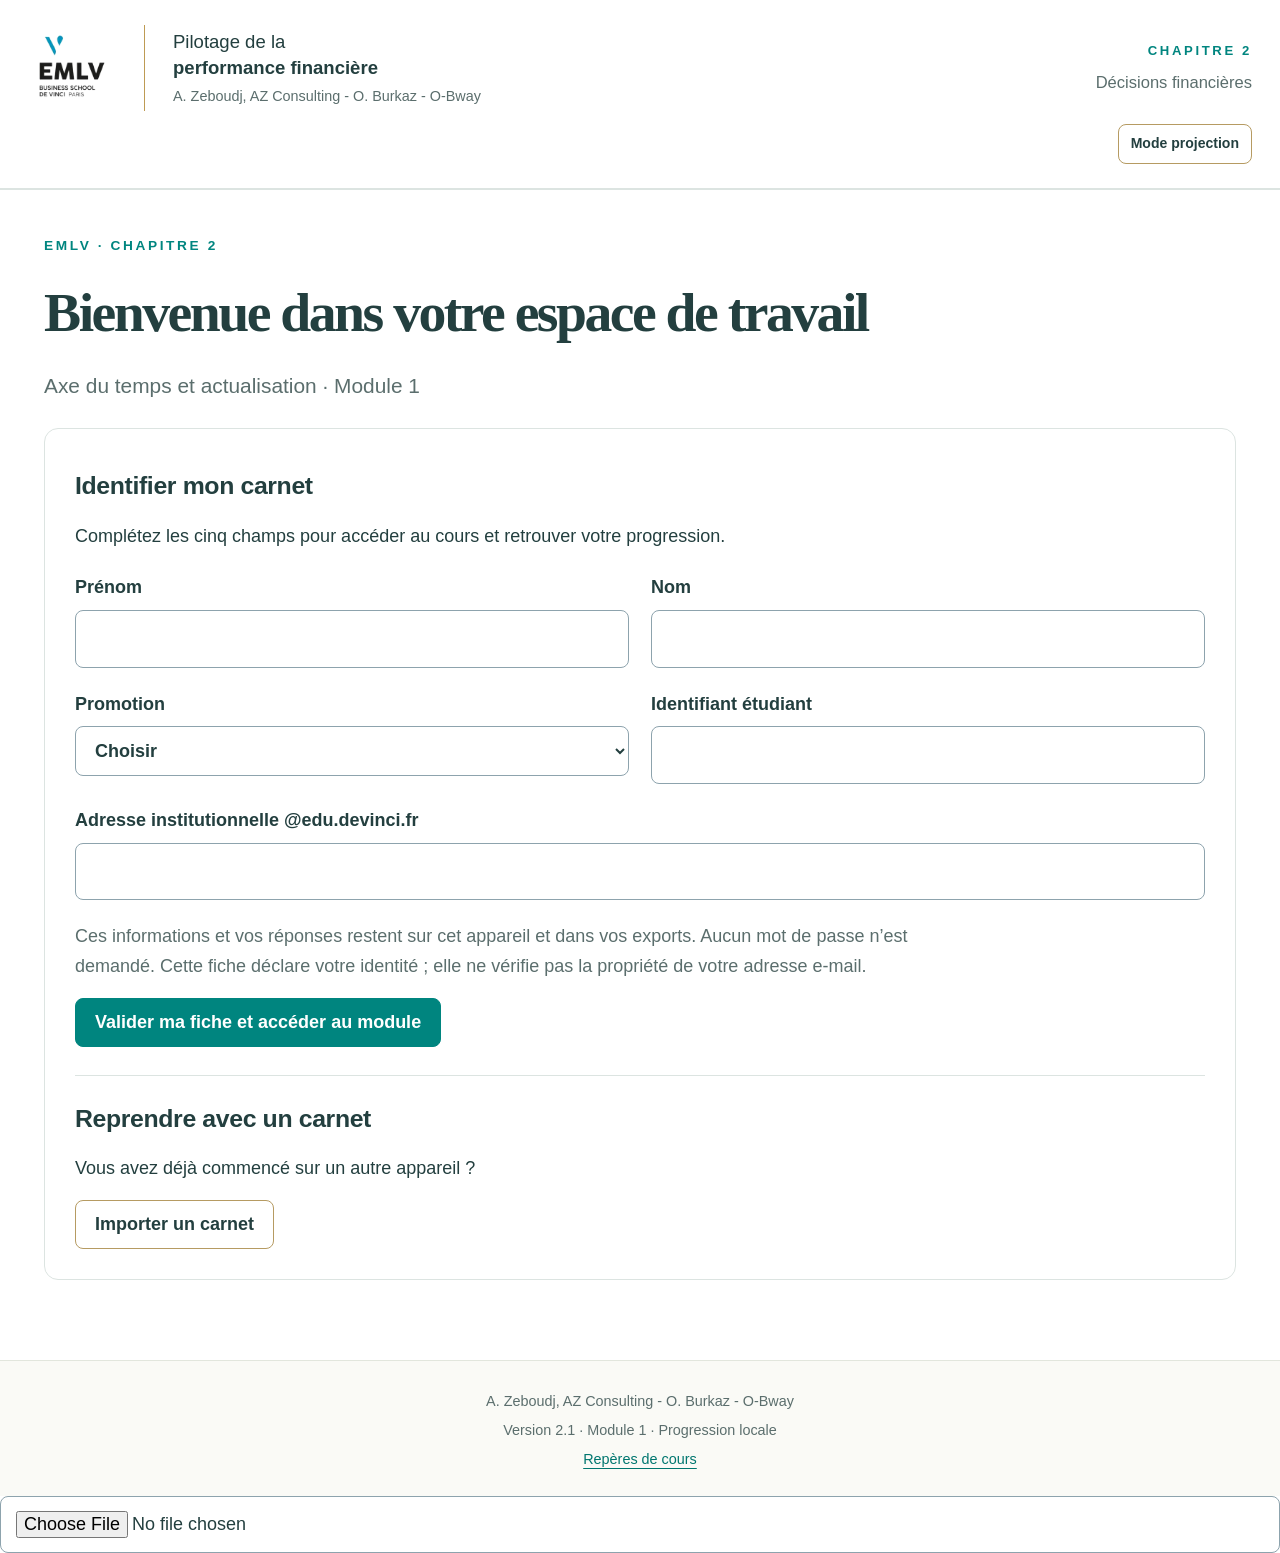
==== commit 55966c6e: "Publier le module 3 Flux d’un projet et VAN validé Intégration au chapitre 2, cours HTML complet et " ====
--- a/index.html
+++ b/index.html
@@ -239,9 +239,9 @@
 all.forEach(q=>{if(q.transfer)q.transfer.lesson=q.lesson;});
 return {version:'2.0',id:'emlv-c2-m01',lessons,lessonById,transfer,quiz,advanced,dst,terms,formulas,all,euro};
 })();
-</script><script>window.ChapterRelease={available:[1,2],base:""};</script><script>/* Presentation only. Learning content, answers and storage remain in the module engine. */
+</script><script>window.ChapterRelease={available:[1,2,3],base:""};</script><script>/* Presentation only. Learning content, answers and storage remain in the module engine. */
 window.ChapterDesign={render(page,ready){
- const M=window.Module,current=Number(M.id.slice(-2)),release=window.ChapterRelease||{available:[1,2],base:'../'};
+ const M=window.Module,current=Number(M.id.slice(-2)),release=window.ChapterRelease||{available:[1,2,3],base:'../'};
  document.body.dataset.page=page||'chapitre';document.body.dataset.ready=String(ready);
  const box=document.getElementById('module-switcher');box.hidden=!ready;
  const names=['Axe du temps et actualisation','Annuités, taux et crédit','Flux d’un projet et VAN','Choisir un investissement'];
@@ -338,7 +338,7 @@
 function table(head,rows,caption){return `<div class="table-wrap" tabindex="0" role="region" aria-label="${esc(caption)}"><table><caption>${esc(caption)}</caption><thead><tr>${head.map(h=>`<th scope="col">${h}</th>`).join('')}</tr></thead><tbody>${rows.map(row=>`<tr>${row.map((v,i)=>i===0?`<th scope="row">${v}</th>`:`<td>${v}</td>`).join('')}</tr>`).join('')}</tbody></table></div><button type="button" data-enlarge>Afficher le tableau en grand</button>`;}
 function lessonBody(l){return `<p class="purpose"><strong>À quoi cela sert</strong><br>${rich(l.why)}</p>${l.paragraphs.map(p=>`<p>${rich(p)}</p>`).join('')}${visual(l.visual)}<section class="worked"><h3>Un exemple expliqué</h3>${M.formulas.filter(f=>f.lesson===l.id).map(f=>`<button type="button" class="formula" data-formula="${f.id}" title="Ouvrir la formule, ses variables et son explication">${f.formula} ⓘ</button>`).join('')}<ol>${l.steps.map(s=>`<li>${rich(s)}</li>`).join('')}</ol></section><p class="reading"><strong>Ce que le résultat signifie</strong><br>${rich(l.conclusion)}</p><p><strong>La limite à conserver</strong><br>${rich(l.limit)}</p>${source(l)}`;}
 function chapter(){return title('Pilotage de la performance financière','Chapitre 2 · Décisions financières','Comparer des paiements et comprendre ce qui rend un projet intéressant.')+`<section class="panel">${visual('intro')}<h2>Vous avez déjà des repères</h2><p>Après le chapitre 1, vous pouvez repérer les informations d’un bilan et d’un compte de résultat, distinguer le résultat des mouvements de trésorerie et utiliser les ratios pour analyser une situation. Vous avez aussi appris à préciser ce qu’un chiffre ne permet pas de conclure.</p><h2>Ce que vous allez apprendre</h2><p>Une décision engage des dépenses aujourd’hui pour des recettes ou des économies plus tard. Nous allons apprendre à comparer ces montants à la même date, puis à expliquer un choix d’investissement. Les situations concerneront des besoins commerciaux et RH, sans supposer de formation financière préalable.</p><a href="https://azconsultingpro.github.io/emlv-chapitre1-prepa-dst/" target="_blank" rel="noopener" class="button">Retrouver le chapitre 1</a></section><div class="module-grid">${[
-['01','Axe du temps et actualisation','Situer les paiements, calculer leur valeur à une date commune et interpréter la comparaison.'],['02','Annuités, taux et crédit','Comprendre les paiements périodiques et les conditions d’un financement.'],['03','Flux d’un projet et VAN','Construire les flux utiles pour déterminer si un projet crée de la valeur.'],['04','Choisir un investissement','Comparer des projets avec plusieurs critères et justifier une recommandation.']].map((m,i)=>`<section class="panel module-card"><span class="number">${m[0]}</span><h2>${m[1]}</h2><p>${m[2]}</p>${i===0?'<a class="button primary" href="#module">Ouvrir le module 1</a>':i===1?'<a class="button primary" href="annuites/#module">Ouvrir le module 2</a>':'<p class="muted">Module suivant · nouvelle version à venir</p>'}</section>`).join('')}</div>`;}
+['01','Axe du temps et actualisation','Situer les paiements, calculer leur valeur à une date commune et interpréter la comparaison.'],['02','Annuités, taux et crédit','Comprendre les paiements périodiques et les conditions d’un financement.'],['03','Flux d’un projet et VAN','Construire les flux utiles pour déterminer si un projet crée de la valeur.'],['04','Choisir un investissement','Comparer des projets avec plusieurs critères et justifier une recommandation.']].map((m,i)=>`<section class="panel module-card"><span class="number">${m[0]}</span><h2>${m[1]}</h2><p>${m[2]}</p>${i===0?'<a class="button primary" href="#module">Ouvrir le module 1</a>':i===1?'<a class="button primary" href="annuites/#module">Ouvrir le module 2</a>':i===2?'<a class="button primary" href="van/#module">Ouvrir le module 3</a>':'<p class="muted">Module suivant · nouvelle version à venir</p>'}</section>`).join('')}</div>`;}
 function home(){return title('Chapitre 2 · Module 1','Axe du temps et actualisation','Comprendre pourquoi la date d’un paiement change sa valeur, puis savoir la calculer.')+`<section class="panel"><h2>Votre mission</h2><p>Vous aidez une entreprise à comparer un paiement immédiat et des paiements futurs. Vous devrez repérer les bonnes données, choisir une méthode, calculer et expliquer votre conclusion avec ses limites.</p><p>Le cours reprend l’ordre du support. Vous pouvez le lire d’un seul tenant ou suivre le parcours où chaque leçon est suivie d’une application.</p><div class="actions"><a class="button primary" href="#parcours/${state.lastLesson}">${currentProgress()?'Reprendre':'Commencer'} le parcours guidé</a><a class="button" href="#cours">Lire le cours complet</a></div><div class="progress-label">${currentProgress()} leçons validées sur ${M.lessons.length}</div><progress max="${M.lessons.length}" value="${currentProgress()}">${currentProgress()}</progress></section><section class="panel"><h2>Un parcours accompagné de 90 minutes</h2><ol class="schedule"><li><strong>69 min environ</strong> · Leçons, exemples expliqués et applications immédiates</li><li><strong>11 min environ</strong> · Nouveau cas : choisir, calculer, interpréter</li><li><strong>10 min environ</strong> · Quiz et bilan des notions</li></ol><p>Avancez à votre rythme. Les durées sont des repères, sans chronomètre. Les aides et les retours au cours font partie du travail.</p><div class="actions"><a href="#sommaire" class="button">Voir les étapes</a><a href="#lexique" class="button">Chercher un terme</a><a href="#formules" class="button">Méthodes et formules</a></div></section><section class="panel"><h2>Après le parcours, pour aller plus loin</h2><p>Les approfondissements et le devoir type DST sont du travail complémentaire. Faites-les hors séance ou si vous avez terminé plus tôt.</p><div class="actions"><a href="#approfondir" class="button">Exercices d’approfondissement</a><a href="#dst" class="button">Devoir type DST</a></div></section>`;}
 function menu(){return title('Parcours guidé','Vos étapes','Chaque étape enseigne une notion, montre un exemple, puis vous invite à l’appliquer.')+`<ol class="lesson-menu">${M.lessons.map((l,i)=>`<li><a href="#parcours/${l.id}"><span>${String(i+1).padStart(2,'0')}</span><div><strong>${l.title}</strong><small>${l.minutes} min environ · ${lessonDone(l)?'Validée':'À travailler'}</small></div></a></li>`).join('')}</ol><div class="actions"><a class="button" href="#transfert">Cas de transfert</a><a class="button" href="#quiz">Quiz de compréhension</a></div>`;}
 function course(id){return title('Cours complet','Tout le cours, à votre rythme','Lisez dans l’ordre ou rejoignez une notion avec le sommaire. Les mêmes leçons composent le parcours guidé.')+(returnRoute?`<div class="backbar"><a class="button primary" href="${esc(returnRoute)}" data-return>Retour à mon exercice</a><span>Vos réponses sont conservées.</span></div>`:'')+`<details class="panel" ${id?'':'open'}><summary>Sommaire du cours</summary><ol>${M.lessons.map(l=>`<li><a href="#cours/${l.id}">${l.title}</a></li>`).join('')}</ol></details>${M.lessons.map((l,i)=>`<article class="panel course-lesson" id="c-${l.id}"><p class="eyebrow">Leçon ${i+1} sur ${M.lessons.length}</p><h2 tabindex="-1">${l.title}</h2>${lessonBody(l)}<a class="button primary" href="#parcours/${l.id}">Appliquer cette notion</a></article>`).join('')}<section class="panel"><h2>Exercices de fin du support</h2><p>Les diapositives 44 à 49 proposent un placement sur six ans, une valeur actuelle sur quinze ans et une série de trois encaissements. Ils sont repris dans les approfondissements, avec les calculs détaillés et des cas de transfert.</p><a class="button" href="#approfondir">Ouvrir ces exercices</a></section>`;}
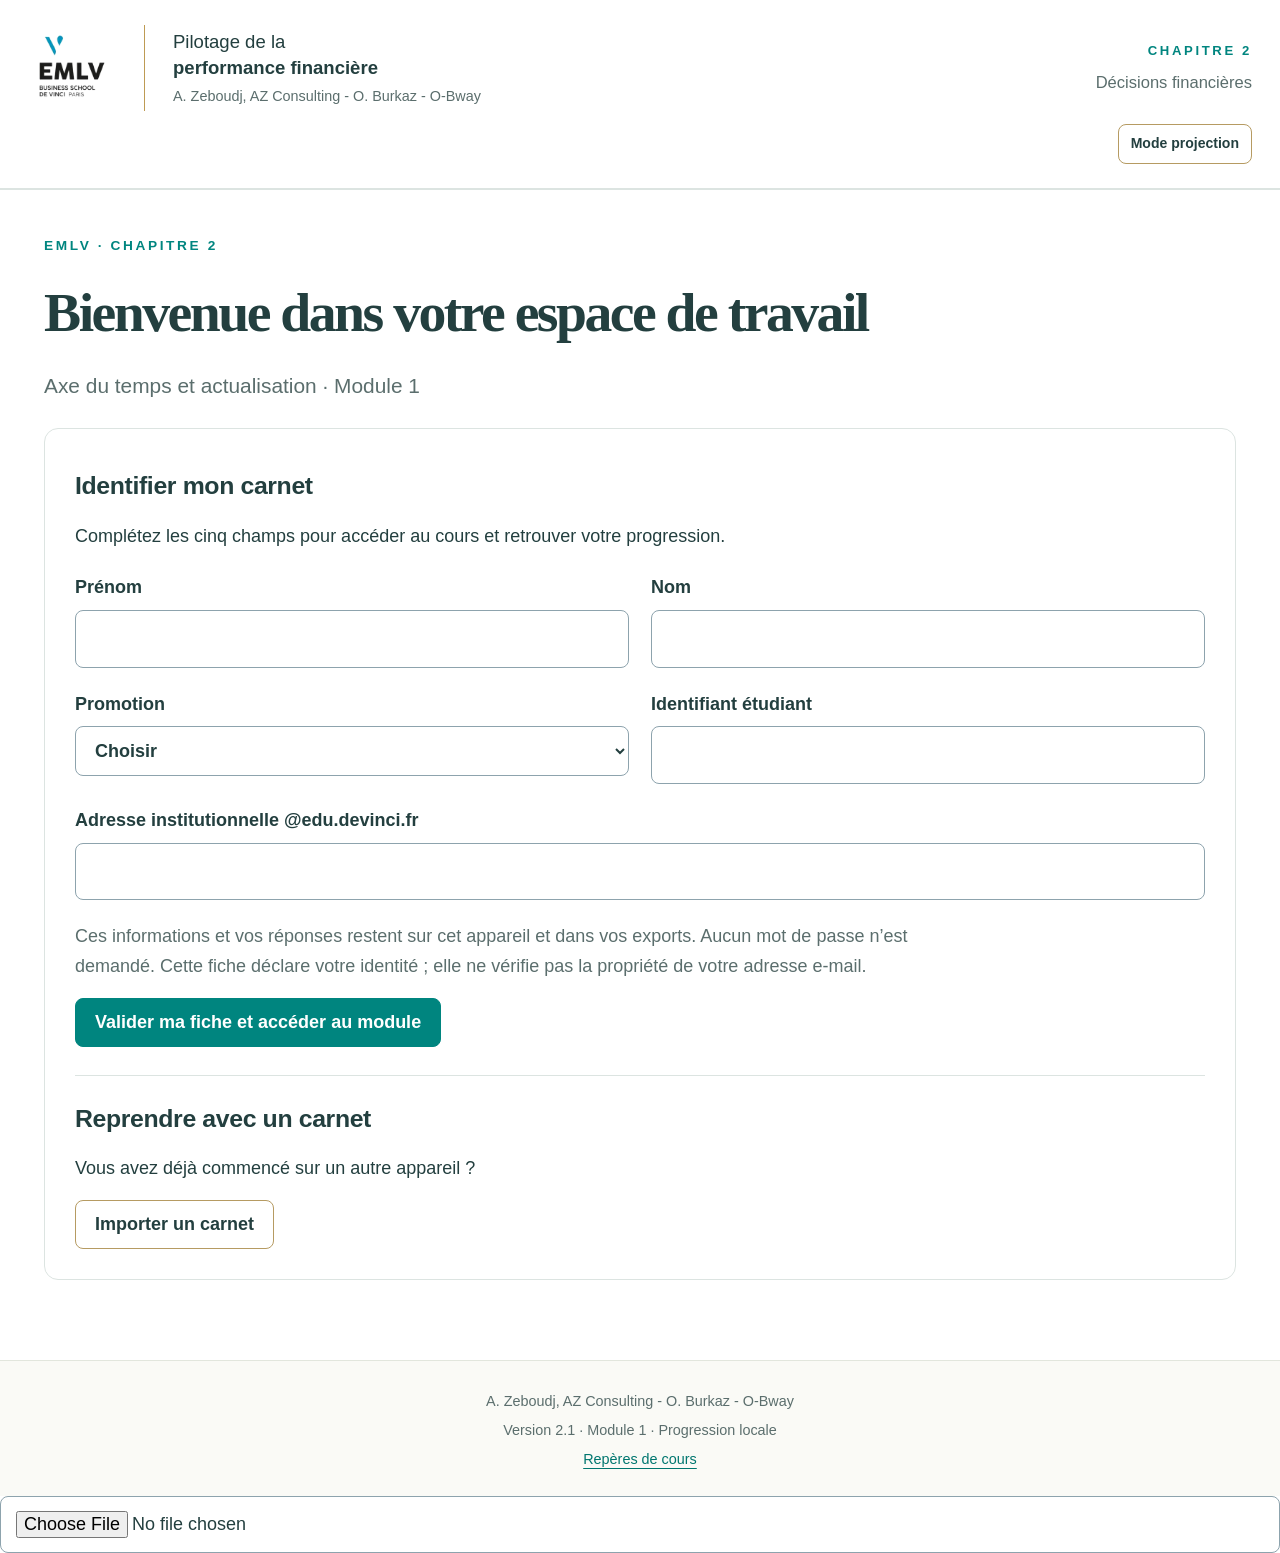
==== commit c8981324: "Ajoute la promotion AUTRE aux inscriptions et carnets du chapitre 2" ====
--- a/index.html
+++ b/index.html
@@ -281,7 +281,7 @@
 const allQ=[...M.all];
 for(const q of M.all){if(!q.transfer&&!q.id.startsWith('dst')){const base=M.lessonById[q.lesson]?.questions[0]?.transfer;if(base)q.transfer={...base,id:q.id+'-reprise',lesson:q.lesson};}if(q.transfer)allQ.push(q.transfer);}
 const qmap=Object.fromEntries(allQ.map(q=>[q.id,q]));
-function validIdentity(d){return d&&['nom','prenom','studentId'].every(k=>typeof d[k]==='string'&&d[k].trim().length>=1&&d[k].length<=100)&&['MSID1','DRH1','DRH2'].includes(d.promotion)&&/^[^\s@]+@edu\.devinci\.fr$/i.test(d.email||'')&&d.email.length<=160;}
+function validIdentity(d){return d&&['nom','prenom','studentId'].every(k=>typeof d[k]==='string'&&d[k].trim().length>=1&&d[k].length<=100)&&['MSID1','DRH1','DRH2','AUTRE'].includes(d.promotion)&&/^[^\s@]+@edu\.devinci\.fr$/i.test(d.email||'')&&d.email.length<=160;}
 function parseNumber(raw){const s=String(raw).trim().replace(/[\s\u00a0\u202f]/g,'').replace(/€$/,'');if(!s)return {error:'Saisissez un montant avant de vérifier.'};if(!/^[+-]?\d+(?:[.,]\d+)?$/.test(s))return {error:'Format non reconnu. Exemple : 1 234,56 ou 1234.56, sans formule. Une seule virgule ou un seul point décimal.'};const n=Number(s.replace(',','.'));return Number.isFinite(n)?{value:n}:{error:'Le nombre est trop grand.'};}
 function validateImport(obj){
  if(!obj||obj.schema!==1||obj.module!==M.id||!obj.state||!validIdentity(obj.state.identity))throw Error('Ce fichier n’est pas un carnet compatible du module Axe du temps et actualisation, ou son identité est incomplète.');
@@ -317,7 +317,7 @@
 function source(l){return `<p class="source">Support « Axe du temps et actualisation » · diapositives ${l.slides.map(n=>`<a href="#support/${n}" data-course>${n}</a>`).join(', ')}. <a href="#sources">Repères de cours</a></p>`;}
 function actions(){return `<button data-export>Exporter mon carnet</button><button data-import>Importer un carnet</button>`;}
 function title(eyebrow,h,sub=''){return `<p class="eyebrow">${esc(eyebrow)}</p><h1 tabindex="-1">${esc(h)}</h1>${sub?`<p class="lead">${esc(sub)}</p>`:''}`;}
-function fields(){const f=(key,label,autocomplete,type='text')=>`<label>${label}<input name="${key}" type="${type}" value="${esc(state.identity[key])}" autocomplete="${autocomplete}" required maxlength="${key==='email'?160:100}"></label>`;return `<div class="identity-grid">${f('prenom','Prénom','given-name')}${f('nom','Nom','family-name')}<label>Promotion<select name="promotion" required><option value="">Choisir</option>${['MSID1','DRH1','DRH2'].map(p=>`<option ${state.identity.promotion===p?'selected':''}>${p}</option>`).join('')}</select></label>${f('studentId','Identifiant étudiant','off')}${f('email','Adresse institutionnelle @edu.devinci.fr','email','email')}</div>`;}
+function fields(){const f=(key,label,autocomplete,type='text')=>`<label>${label}<input name="${key}" type="${type}" value="${esc(state.identity[key])}" autocomplete="${autocomplete}" required maxlength="${key==='email'?160:100}"></label>`;return `<div class="identity-grid">${f('prenom','Prénom','given-name')}${f('nom','Nom','family-name')}<label>Promotion<select name="promotion" required><option value="">Choisir</option>${['MSID1','DRH1','DRH2','AUTRE'].map(p=>`<option ${state.identity.promotion===p?'selected':''}>${p}</option>`).join('')}</select></label>${f('studentId','Identifiant étudiant','off')}${f('email','Adresse institutionnelle @edu.devinci.fr','email','email')}</div>`;}
 function gate(){return title('EMLV · Chapitre 2','Bienvenue dans votre espace de travail','Axe du temps et actualisation · Module 1')+`<section class="panel"><h2>Identifier mon carnet</h2><p>Complétez les cinq champs pour accéder au cours et retrouver votre progression.</p><form data-identity>${fields()}<p class="muted">Ces informations et vos réponses restent sur cet appareil et dans vos exports. Aucun mot de passe n’est demandé. Cette fiche déclare votre identité ; elle ne vérifie pas la propriété de votre adresse e-mail.</p><button class="primary" type="submit">Valider ma fiche et accéder au module</button></form><hr><h2>Reprendre avec un carnet</h2><p>Vous avez déjà commencé sur un autre appareil ?</p><button data-import>Importer un carnet</button></section>`;}
 function timeline(items,caption){return `<figure class="timeline"><figcaption>${esc(caption)}</figcaption><ol>${items.map(([date,value,detail])=>`<li><span class="date">${esc(date)}</span><strong>${esc(value)}</strong><small>${esc(detail||'')}</small></li>`).join('')}</ol></figure>`;}
 function visual(id){switch(id){
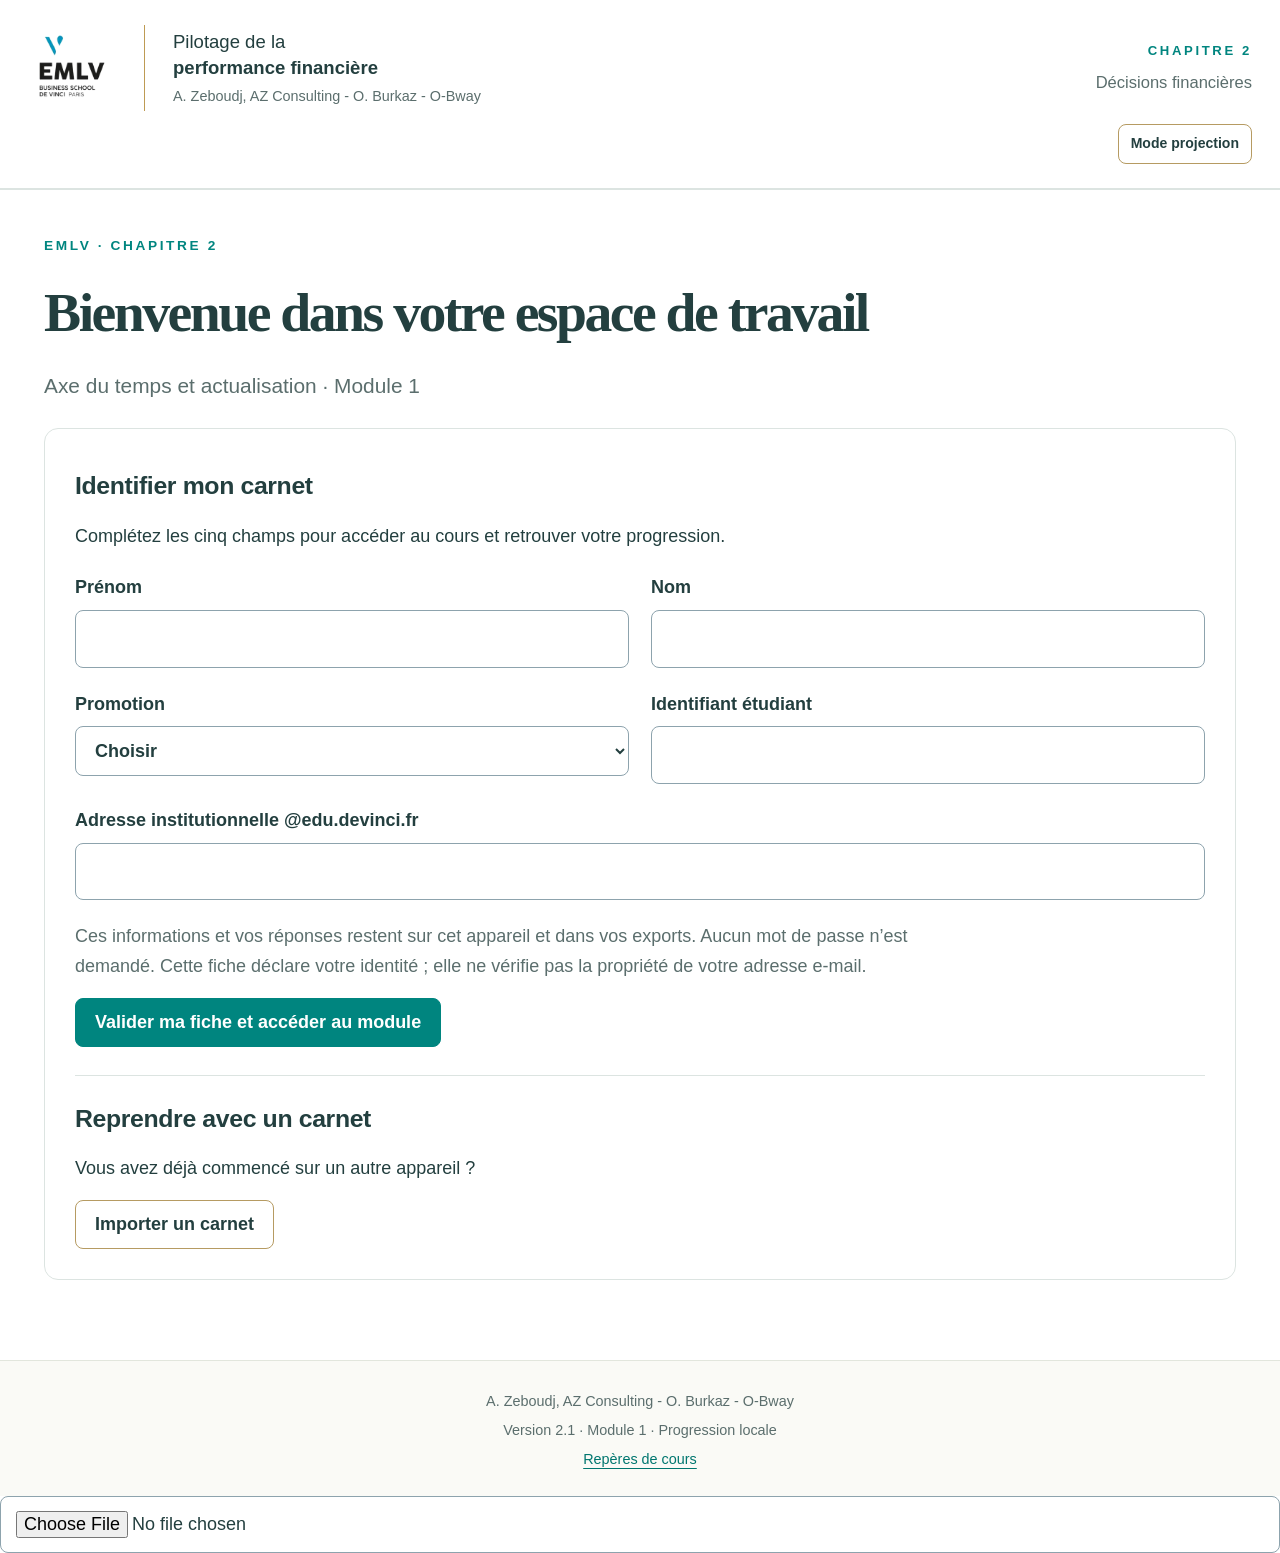
==== commit 607b2d63: "Ajoute FCG1, FCG2, MSID2 et DMDA1 aux promotions du chapitre 2" ====
--- a/index.html
+++ b/index.html
@@ -281,7 +281,7 @@
 const allQ=[...M.all];
 for(const q of M.all){if(!q.transfer&&!q.id.startsWith('dst')){const base=M.lessonById[q.lesson]?.questions[0]?.transfer;if(base)q.transfer={...base,id:q.id+'-reprise',lesson:q.lesson};}if(q.transfer)allQ.push(q.transfer);}
 const qmap=Object.fromEntries(allQ.map(q=>[q.id,q]));
-function validIdentity(d){return d&&['nom','prenom','studentId'].every(k=>typeof d[k]==='string'&&d[k].trim().length>=1&&d[k].length<=100)&&['MSID1','DRH1','DRH2','AUTRE'].includes(d.promotion)&&/^[^\s@]+@edu\.devinci\.fr$/i.test(d.email||'')&&d.email.length<=160;}
+function validIdentity(d){return d&&['nom','prenom','studentId'].every(k=>typeof d[k]==='string'&&d[k].trim().length>=1&&d[k].length<=100)&&['MSID1','DRH1','DRH2','FCG1','FCG2','MSID2','DMDA1','AUTRE'].includes(d.promotion)&&/^[^\s@]+@edu\.devinci\.fr$/i.test(d.email||'')&&d.email.length<=160;}
 function parseNumber(raw){const s=String(raw).trim().replace(/[\s\u00a0\u202f]/g,'').replace(/€$/,'');if(!s)return {error:'Saisissez un montant avant de vérifier.'};if(!/^[+-]?\d+(?:[.,]\d+)?$/.test(s))return {error:'Format non reconnu. Exemple : 1 234,56 ou 1234.56, sans formule. Une seule virgule ou un seul point décimal.'};const n=Number(s.replace(',','.'));return Number.isFinite(n)?{value:n}:{error:'Le nombre est trop grand.'};}
 function validateImport(obj){
  if(!obj||obj.schema!==1||obj.module!==M.id||!obj.state||!validIdentity(obj.state.identity))throw Error('Ce fichier n’est pas un carnet compatible du module Axe du temps et actualisation, ou son identité est incomplète.');
@@ -317,7 +317,7 @@
 function source(l){return `<p class="source">Support « Axe du temps et actualisation » · diapositives ${l.slides.map(n=>`<a href="#support/${n}" data-course>${n}</a>`).join(', ')}. <a href="#sources">Repères de cours</a></p>`;}
 function actions(){return `<button data-export>Exporter mon carnet</button><button data-import>Importer un carnet</button>`;}
 function title(eyebrow,h,sub=''){return `<p class="eyebrow">${esc(eyebrow)}</p><h1 tabindex="-1">${esc(h)}</h1>${sub?`<p class="lead">${esc(sub)}</p>`:''}`;}
-function fields(){const f=(key,label,autocomplete,type='text')=>`<label>${label}<input name="${key}" type="${type}" value="${esc(state.identity[key])}" autocomplete="${autocomplete}" required maxlength="${key==='email'?160:100}"></label>`;return `<div class="identity-grid">${f('prenom','Prénom','given-name')}${f('nom','Nom','family-name')}<label>Promotion<select name="promotion" required><option value="">Choisir</option>${['MSID1','DRH1','DRH2','AUTRE'].map(p=>`<option ${state.identity.promotion===p?'selected':''}>${p}</option>`).join('')}</select></label>${f('studentId','Identifiant étudiant','off')}${f('email','Adresse institutionnelle @edu.devinci.fr','email','email')}</div>`;}
+function fields(){const f=(key,label,autocomplete,type='text')=>`<label>${label}<input name="${key}" type="${type}" value="${esc(state.identity[key])}" autocomplete="${autocomplete}" required maxlength="${key==='email'?160:100}"></label>`;return `<div class="identity-grid">${f('prenom','Prénom','given-name')}${f('nom','Nom','family-name')}<label>Promotion<select name="promotion" required><option value="">Choisir</option>${['MSID1','DRH1','DRH2','FCG1','FCG2','MSID2','DMDA1','AUTRE'].map(p=>`<option ${state.identity.promotion===p?'selected':''}>${p}</option>`).join('')}</select></label>${f('studentId','Identifiant étudiant','off')}${f('email','Adresse institutionnelle @edu.devinci.fr','email','email')}</div>`;}
 function gate(){return title('EMLV · Chapitre 2','Bienvenue dans votre espace de travail','Axe du temps et actualisation · Module 1')+`<section class="panel"><h2>Identifier mon carnet</h2><p>Complétez les cinq champs pour accéder au cours et retrouver votre progression.</p><form data-identity>${fields()}<p class="muted">Ces informations et vos réponses restent sur cet appareil et dans vos exports. Aucun mot de passe n’est demandé. Cette fiche déclare votre identité ; elle ne vérifie pas la propriété de votre adresse e-mail.</p><button class="primary" type="submit">Valider ma fiche et accéder au module</button></form><hr><h2>Reprendre avec un carnet</h2><p>Vous avez déjà commencé sur un autre appareil ?</p><button data-import>Importer un carnet</button></section>`;}
 function timeline(items,caption){return `<figure class="timeline"><figcaption>${esc(caption)}</figcaption><ol>${items.map(([date,value,detail])=>`<li><span class="date">${esc(date)}</span><strong>${esc(value)}</strong><small>${esc(detail||'')}</small></li>`).join('')}</ol></figure>`;}
 function visual(id){switch(id){
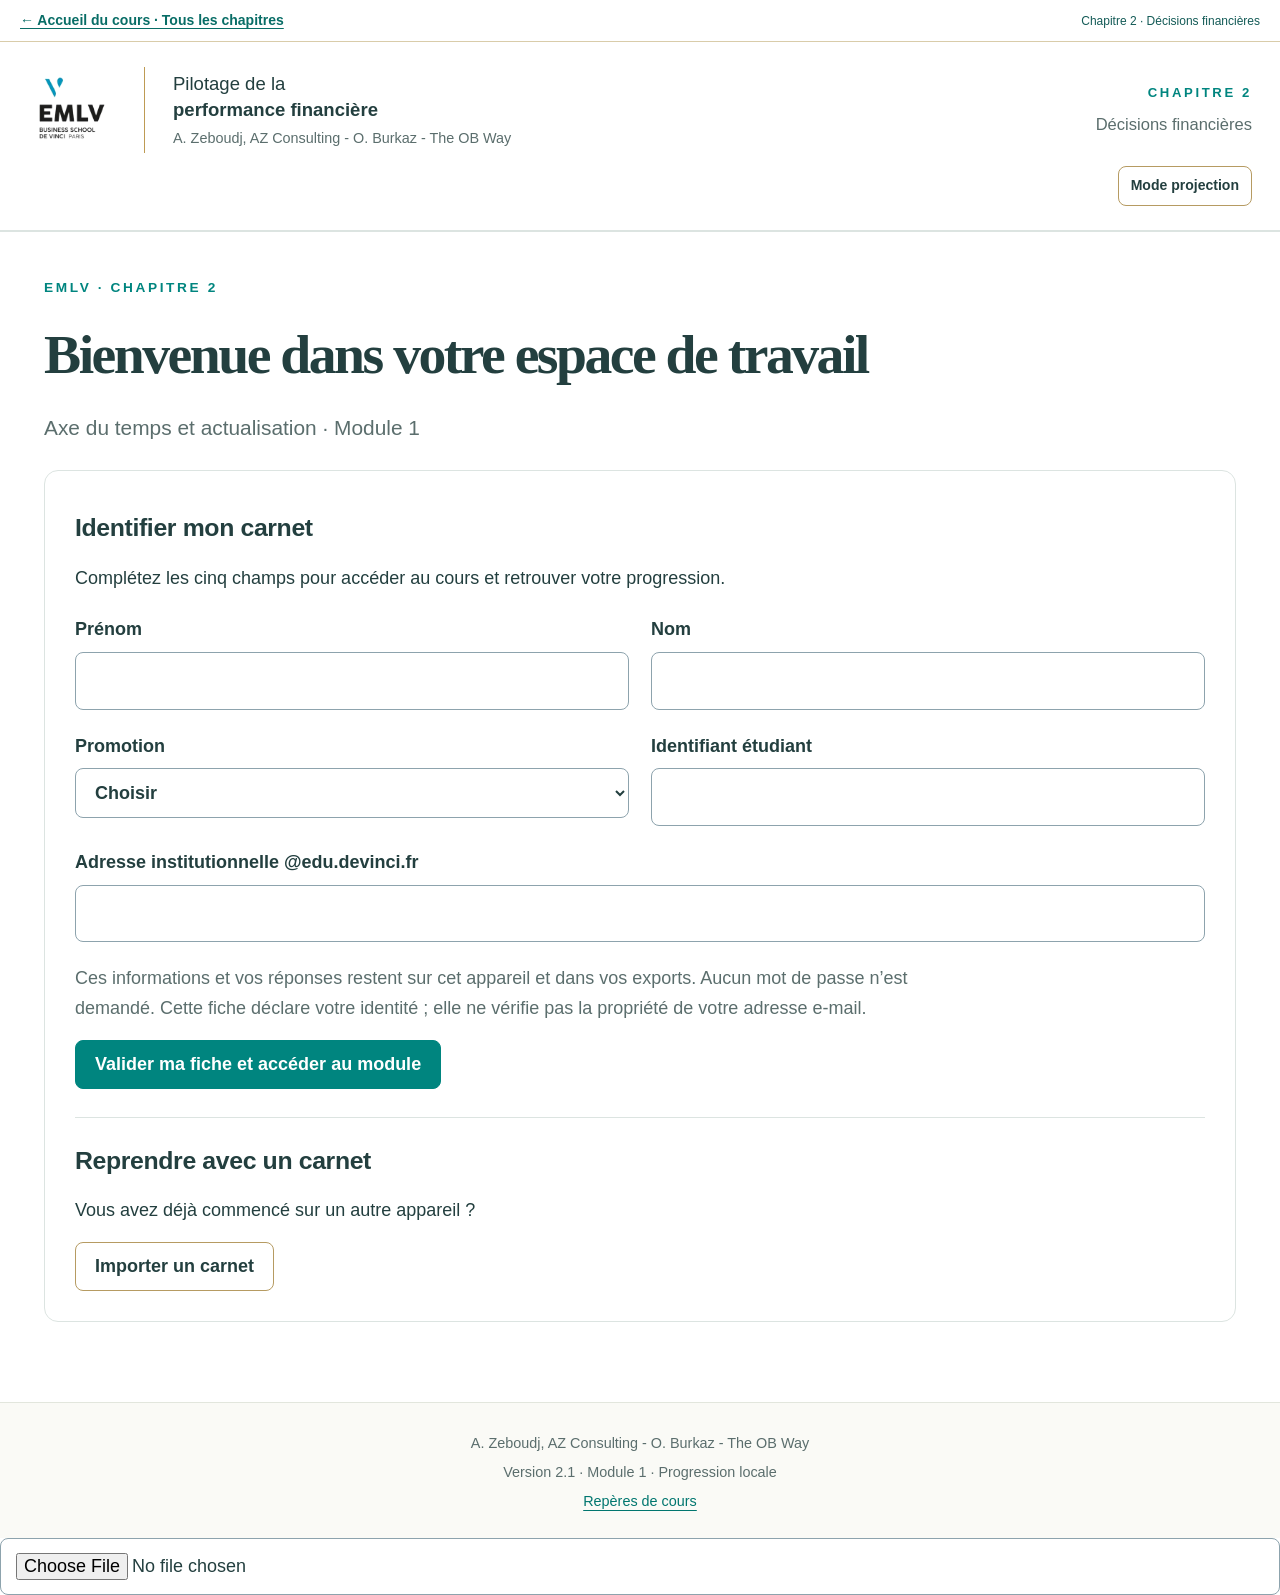
==== commit f3226234: "Ajoute l’accueil commun, les guides de carnet et le module 4 du chapitre 2" ====
--- a/index.html
+++ b/index.html
@@ -19,7 +19,7 @@
 h1:focus-visible,.course-lesson h2:focus-visible,#suite-chapitre h2:focus-visible{outline:none}.chapter-intro{font-size:.95rem;color:var(--muted);max-width:60ch;margin:22px 0 28px}#suite-chapitre{scroll-margin-top:24px}@media(min-width:1100px){#module-switcher{max-width:1352px;padding:0 44px}body[data-page="chapitre"] #app,body[data-page="module"] #app{max-width:1352px;padding:0 44px}}
 @media(max-width:780px){#navigation{flex-wrap:nowrap;overflow-x:auto;justify-content:flex-start;scrollbar-width:thin;scroll-padding-inline:16px}#navigation a{flex:0 0 auto}.header-bottom{display:grid;grid-template-columns:minmax(0,1fr) auto;align-items:center}.header-bottom #student{grid-column:1;grid-row:1;gap:4px 10px}.header-bottom #projection{grid-column:2;grid-row:1;max-width:100px}.header-bottom #tools{grid-column:1/-1;grid-row:2}#module-switcher{margin-top:20px}}
 </style></head>
-<body><a class="skip" href="#app">Aller au contenu</a><header><div class="masthead"><div class="brand"><img src="[data-uri]" alt="EMLV · Business School De Vinci Paris"><div class="brand-copy"><div class="brand-title">Pilotage de la<br><strong>performance financière</strong></div><small>A. Zeboudj, AZ Consulting - O. Burkaz - O-Bway</small></div></div><div class="chapter-identity"><span>CHAPITRE 2</span><p>Décisions financières</p></div></div><div class="header-bottom"><div id="student"></div><div id="tools"></div><button id="projection" type="button" aria-pressed="false">Mode projection</button></div><p id="storage"></p></header><div class="nav-shell"><nav id="navigation" aria-label="Navigation principale"><a href="#chapitre">Chapitre 2</a><a href="#module">Module 1</a><a href="#cours">Cours complet</a><a href="#sommaire">Parcours guidé</a><a href="#lexique">Lexique</a><a href="#formules">Méthodes et formules</a><a href="#approfondir">Pour approfondir</a><a href="#quiz">Quiz</a><a href="#dst">Devoir type DST</a><a href="#carnet">Mon carnet</a></nav></div><section id="module-switcher" aria-label="Modules du chapitre 2" hidden></section><p id="status" role="status" tabindex="-1"></p><main id="app" tabindex="-1"></main><footer><p>A. Zeboudj, AZ Consulting - O. Burkaz - O-Bway</p><p>Version 2.1 · Module 1 · Progression locale</p><a href="#sources">Repères de cours</a></footer><input id="import-file" type="file" accept="application/json,.json" hidden><dialog id="modal" aria-labelledby="modal-title"><div class="modal-head"><h2 id="modal-title"></h2><button id="close-modal" type="button">Fermer</button></div><div id="modal-body"></div></dialog><noscript><p>Activez JavaScript pour ouvrir le cours et ses exercices interactifs.</p></noscript><script>window.SupportSlides = [{"n": 1, "text": "CHAPITRE II · DÉCISIONS FINANCIÈRES | Pilotage de la Performance Financière · EMLV · 2026–2027 | Pilotage de la Performance Financière | Décisions |   | Financières | Valeur temps de l’argent · VAN · TRI · Délai de récupération · Indice de profitabilité | LA QUESTION DU CHAPITRE | 1 € aujourd’hui vaut-il 1 € demain ? | Et comment choisir les bons projets ?"}, {"n": 2, "text": "ÉCHAUFFEMENT | Que choisissez-vous ? | Pilotage de la Performance Financière · EMLV · 2026–2027 | ? | On vous propose 10 000 € aujourd’hui, ou 11 000 € dans 2 ans. Que choisissez-vous ? | A | 10 000 € aujourd’hui | B | 11 000 € dans 2 ans : c’est 1 000 € de plus | C | Ça dépend… | À retenir :  | un euro aujourd’hui vaut plus qu’un euro demain, parce qu’il peut être placé et rapporter des intérêts. Pour comparer, il faut ramener les montants à la même date. C’est tout l’objet de la partie I. | Autres raisons de préférer aujourd’hui :  | l’inflation, le risque de ne jamais être payé, un besoin d’argent immédiat."}, {"n": 3, "text": "POURQUOI CE CHAPITRE ? | Chaque année, les entreprises parient des milliards sur l’avenir | Pilotage de la Performance Financière · EMLV · 2026–2027 | LES QUESTIONS AUXQUELLES CE CHAPITRE RÉPOND | Faut-il investir ? | Ce projet rapportera-t-il plus qu’il ne coûte, une fois le temps pris en compte ? | Lequel choisir ? | Deux projets possibles, un seul budget : lequel crée le plus de valeur ? | En combien de temps ? | Quand récupère-t-on sa mise ? À quel rythme l’argent double-t-il ?"}, {"n": 4, "text": "FEUILLE DE ROUTE | Le plan du chapitre | Pilotage de la Performance Financière · EMLV · 2026–2027 | I | La valeur temps de l’argent | Echelle du temps et 3 règles | Valeur future et valeur actuelle | Flux multiples | Perpétuités | Annuités (rentes) | II | Les règles de décision d’investissement | Valeur actuelle nette (VAN) | Délai de récupération | Taux de rendement interne (TRI) et ses pièges | Indice de  | profitabilité"}, {"n": 5, "text": "OBJECTIFS | Objectifs d’apprentissage · partie I | Pilotage de la Performance Financière · EMLV · 2026–2027 | 1 | 2 | Calculer la valeur actuelle et la valeur future d’un flux unique. | 3 | Calculer la valeur actuelle et la valeur future d’une série de flux. | 4 | Calculer la valeur actuelle d’une perpétuité et d’une perpétuité croissante. | 5 | Calculer la valeur actuelle et la valeur future d’une annuité ordinaire. | 6 | Valoriser une annuité due et une annuité différée. | Construire |   | l’axe |  du temps  | d’une |   | série |  de flux et  | expliquer |  les trois  | règles |  du « voyage dans le temps »."}, {"n": 6, "text": "OBJECTIFS | Objectifs d’apprentissage · partie II | Pilotage de la Performance Financière · EMLV · 2026–2027 | 7 | Expliquer ce qu’est une règle de décision d’investissement et pourquoi on en utilise plusieurs. | 8 | Appliquer la règle de la VAN et celle du délai de récupération, et expliquer leurs limites. | 9 | Appliquer la règle du TRI et repérer ses pièges. | 10 | Utiliser l’indice de profitabilité quand le budget est limité. | 11 | Comparer des projets mutuellement exclusifs avec la VAN et le TRI incrémental. | 12 | Appliquer la règle de 72 pour interpréter un taux."}, {"n": 7, "text": "PARTIE I | Pilotage de la Performance Financière · EMLV · 2026–2027 | 1 | La valeur temps de l’argent | Un euro aujourd’hui et un euro demain ne sont pas la même chose. Comment les comparer ?"}, {"n": 8, "text": "SECTION 1.1 | Pilotage de la Performance Financière · EMLV · 2026–2027 | 1.1 | Chaque problème de ce chapitre commence de la même façon : dessiner quand l’argent circule. | L’axe |  du temps"}, {"n": 9, "text": "1.1 · L’AXE DU TEMPS | Qu’est-ce qu’un axe du temps ? | Pilotage de la Performance Financière · EMLV · 2026–2027 | Un axe du temps représente, sur un  | échelle | , la date et le montant d’une série de flux. C’est la première étape de tout problème où de l’argent change de mains à des dates différentes : nous l’utiliserons dans presque tous les exemples du chapitre. | La date 0 représente aujourd’hui ; la date 1 une période plus tard, la date 2 deux périodes plus tard, etc. | Un flux entrant (argent reçu) est noté avec un signe positif. | Un flux sortant (argent versé) est noté avec un signe négatif. | L’intervalle entre deux dates représente une période : une année, un trimestre ou un mois selon le cas."}, {"n": 10, "text": "EXEMPLE 1.1 · ÉNONCÉ | Construire |  un axe du temps | Pilotage de la Performance Financière · EMLV · 2026–2027 | Vous prêtez 5 000 € à une amie aujourd’hui. Elle s’engage à vous rembourser en deux fois 3 000 €, à la fin de chacune des deux prochaines années. | ? | Dessinez |   | l’axe |  du temps de ce prêt, de votre point de vue. | À vous · 2 min"}, {"n": 11, "text": "EXEMPLE 1.1 · SOLUTION | Toujours commencer par dessiner les flux | Pilotage de la Performance Financière · EMLV · 2026–2027 | EXEMPLE : VOUS PRÊTEZ 5 000 € À UNE AMIE, QUI VOUS REMBOURSE 3 000 € À LA FIN DE CHACUNE DES DEUX ANNÉES SUIVANTES | Aujourd’hui (0) | −5 000 € | Année 1 | +3 000 € | Année 2 | +3 000 € | Date 0\n | Aujourd’hui | Flux positif (vert)\n | Argent reçu | Flux négatif (rouge)\n | Argent versé | Un intervalle\n | Une période : année, trimestre, mois… | Question :  | vous récupérez 6 000 € pour 5 000 € prêtés. Avez-vous gagné 1 000 € ? Pas tout à fait : ces 6 000 € arrivent plus tard. Il faudra les « ramener » à aujourd’hui. | L’axe |  du temps  | représente |   | quand |  et  | combien |   | d’argent |  entre  | ou |  sort.  | C’est |  la première étape de tout  | exercice | ."}, {"n": 12, "text": "SECTION 1.2 | Pilotage de la Performance Financière · EMLV · 2026–2027 | 1.2 | Les trois règles du voyage dans le temps | Trois règles simples permettent de comparer, d’avancer et de reculer de l’argent dans le temps. Toutes les formules du chapitre en découlent."}, {"n": 13, "text": "1.2 · LES TROIS RÈGLES | Les trois règles du « voyage dans le temps » | Pilotage de la Performance Financière · EMLV · 2026–2027 | 1 | Comparer | On ne peut comparer ou additionner que des montants situés à la même date. | 1 € aujourd’hui ≠ 1 € dans un an | 2 | Avancer dans le temps | Pour déplacer un montant vers le futur, on le capitalise : on multiplie par (1 + r) à chaque période. | 100 € × 1,05 = 105 € dans un an | 3 | Reculer dans le temps | Pour ramener un montant vers aujourd’hui, on l’actualise : on divise par (1 + r) à chaque période. | 105 € / 1,05 = 100 € aujourd’hui | À retenir :  | capitaliser = avancer (× 1 + r) ; actualiser = reculer (÷ 1 + r). Toutes les formules du chapitre découlent de ces trois règles."}, {"n": 14, "text": "EXEMPLE 1.2 · ÉNONCÉ | Appliquer les règles du voyage dans le temps | Pilotage de la Performance Financière · EMLV · 2026–2027 | Vous déposez 2 000 € aujourd’hui, puis 2 000 € à la fin de chacune des deux prochaines années, sur un compte rémunéré à 8 % par an. | 0 | −2 000 € | 1 | −2 000 € | 2 | −2 000 € | 3 | ? € | ? | Combien aurez-vous sur le compte dans 3 ans ?"}, {"n": 15, "text": "EXEMPLE 1.2 · SOLUTION | Appliquer les règles du voyage dans le temps | Pilotage de la Performance Financière · EMLV · 2026–2027 | FORMULE | VF = C × (1 + r)ⁿ | APPLICATION | VF = 2 000 × 1,08³ + 2 000 × 1,08² + 2 000 × 1,08 | VF = 2 519,42 + 2 332,80 + 2 160,00 | VF = 7 012,22 € | Interprétation\n | La règle 1 impose de ramener les trois dépôts à la même date (l’année 3) avant de les additionner. La règle 2 les y amène en les capitalisant. | 6 000 € déposés deviennent 7 012 € : 1 012 € d’intérêts."}, {"n": 16, "text": "VÉRIFICATION RAPIDE 2 · ÉNONCÉ | Où est l’erreur ? | Pilotage de la Performance Financière · EMLV · 2026–2027 | ? | Un camarade affirme : « 1 000 € aujourd’hui et 1 000 € dans 5 ans, cela fait 2 000 € aujourd’hui. » Quelle règle ne respecte-t-il pas ? | A | Règle 1 : comparer à la même date | B | Règle 2 : capitaliser | C | Règle 3 : actualiser"}, {"n": 17, "text": "VÉRIFICATION RAPIDE 2 · SOLUTION | Où est l’erreur ? | Pilotage de la Performance Financière · EMLV · 2026–2027 | Correction (taux de 5 %) | Calcul | Valeur aujourd’hui | 1 000 € aujourd’hui | — | 1 000,00 € | 1 000 € dans 5 ans | 1 000 / 1,05⁵ (règle 3) | 783,53 € | Total aujourd’hui | 1 783,53 € | À retenir :  | les 1 000 € reçus dans 5 ans valent moins qu’aujourd’hui : avant d’additionner, il faut les actualiser."}, {"n": 18, "text": "SECTION 1.3 | Pilotage de la Performance Financière · EMLV · 2026–2027 | 1.3 | Valeur actuelle et valeur future d’un flux unique | Les règles 2 et 3 donnent deux formules que nous utiliserons en permanence : l’une pour avancer un flux, l’autre pour le ramener à aujourd’hui."}, {"n": 19, "text": "1.3 · ACCROCHE | Épargner à 18 ans ou à 28 ans ? | Pilotage de la Performance Financière · EMLV · 2026–2027 | ? | Vous placez 100 € une seule fois, à 7 % par an, jusqu’à 65 ans. Combien aurez-vous si vous commencez à 18 ans ? Et à 28 ans ? | A | À peu près pareil : 10 ans de moins sur 47 ans | B | Environ deux fois moins en commençant à 28 ans | C | Seulement 70 € de moins"}, {"n": 20, "text": "1.3 · ACCROCHE · RÉPONSE | Dix ans de retard divisent le résultat par deux | Pilotage de la Performance Financière · EMLV · 2026–2027 | 2 405 € | Valeur à 65 ans de 100 € placés à 18 ans à 7 % (100 × 1,07⁴⁷) | Et en commençant à 28 ans ?\n | 100 × 1,07³⁷ = 1 222 €. | Réponse : B. En commençant 10 ans plus tard, on obtient environ deux fois moins, pour la même mise de 100 €. | À 7 %, l’argent double environ tous les 10 ans (règle de 72, section 1.16) : 10 ans de retard, c’est un doublement de moins. | À retenir :  | le temps est l’ingrédient le plus puissant des intérêts composés. C’est la formule VF = C × (1 + r)ⁿ que nous allons voir."}, {"n": 21, "text": "1.3 · VALEUR FUTURE ET VALEUR ACTUELLE | La valeur future d’un flux unique | Pilotage de la Performance Financière · EMLV · 2026–2027 | La valeur future d’un flux est ce qu’il devient après avoir rapporté des intérêts pendant plusieurs périodes. En appliquant la règle 2 n fois de suite, on obtient la formule générale. | Valeur future   =    | VF = C × (1 + r)ⁿ | C : montant placé aujourd’hui   ·   r : taux d’intérêt par période   ·   n : nombre de périodes | Ce mécanisme, où l’on gagne des intérêts sur le montant initial et sur les intérêts déjà acquis, s’appelle les intérêts composés. C’est pourquoi le capital grossit de plus en plus vite avec le temps."}, {"n": 22, "text": "EXEMPLE 1.3 · ÉNONCÉ | La puissance des intérêts composés | Pilotage de la Performance Financière · EMLV · 2026–2027 | Vous placez 5 000 € sur un compte rémunéré à 9 % par an. | ? | a)  Combien aurez-vous dans 5 ans ? | b)  Dans 15 ans ? | c)  Dans 30 ans ?"}, {"n": 23, "text": "EXEMPLE 1.3 · SOLUTION | La puissance des intérêts composés | Pilotage de la Performance Financière · EMLV · 2026–2027 | VALEUR FUTURE | VF = C × (1 + r)ⁿ | C  | = montant placé aujourd’hui\n | r  | = taux d’intérêt par période\n | n  | = nombre de périodes | Surprise\n | En 30 ans, l’argent est multiplié par plus de 13. Les 15 dernières années rapportent 48 000 €, contre 13 000 € pour les 15 premières. | À retenir :  | grâce aux intérêts composés, on gagne des intérêts sur les intérêts : la croissance s’accélère avec le temps. Commencer à épargner tôt change tout."}, {"n": 24, "text": "VÉRIFICATION RAPIDE 3 · ÉNONCÉ | Valeur future | Pilotage de la Performance Financière · EMLV · 2026–2027 | Vous placez 2 000 € à 6 % par an pendant 8 ans. | ? | Quelle est la valeur future de ce placement ?"}, {"n": 25, "text": "VÉRIFICATION RAPIDE 3 · SOLUTION | Valeur future | Pilotage de la Performance Financière · EMLV · 2026–2027 | FORMULE | VF = C × (1 + r)ⁿ | APPLICATION | VF = 2 000 × 1,06⁸ | VF = 2 000 × 1,5938 | VF = 3 187,70 € | Interprétation\n | En 8 ans, le placement gagne 1 187,70 € d’intérêts."}, {"n": 26, "text": "1.3 · VALEUR FUTURE ET VALEUR ACTUELLE | La valeur actuelle d’un flux unique | Pilotage de la Performance Financière · EMLV · 2026–2027 | La valeur actuelle d’un flux futur est la somme qu’il faudrait placer aujourd’hui pour l’obtenir, au taux du marché. En appliquant la règle 3 (actualiser), on obtient l’image inverse de la formule de la valeur future. | Valeur actuelle   =    | VA = C / (1 + r)ⁿ | La valeur actuelle répond à la question : combien vaut aujourd’hui ce paiement futur ? Plus le taux d’intérêt est élevé, ou plus le paiement est lointain, plus sa valeur actuelle est faible."}, {"n": 27, "text": "EXEMPLE 1.4 · ÉNONCÉ | Valoriser un bon d’épargne | Pilotage de la Performance Financière · EMLV · 2026–2027 | Un bon d’épargne paiera 20 000 € dans 12 ans. Le taux d’intérêt du marché est fixé à 5 % par an. | 0 | ? € | 12 | +20 000 € | ? | Combien vaut ce bon aujourd’hui ?"}, {"n": 28, "text": "EXEMPLE 1.4 · SOLUTION | Combien vaut aujourd’hui un montant futur ? | Pilotage de la Performance Financière · EMLV · 2026–2027 | VALEUR ACTUELLE | VA = C / (1 + r)ⁿ | C’est la somme qu’il faudrait placer aujourd’hui pour obtenir C dans n périodes. C’est l’inverse de la valeur future. | EXEMPLE : UN BON D’ÉPARGNE PAIE 20 000 € DANS 12 ANS. TAUX DU MARCHÉ : 5 %. | Aujourd’hui | ? € | Année 12 | +20 000 € | 20 000 / 1,05¹² = | 11 137 € | Lecture :  | payer ce bon plus de 11 137 € aujourd’hui serait une mauvaise affaire, car on obtiendrait mieux en plaçant son argent à 5 %. | À retenir :  | actualiser, c’est répondre à la question « combien cela vaut-il aujourd’hui ? ». C’est l’outil central de toute décision d’investissement."}, {"n": 29, "text": "VÉRIFICATION RAPIDE 4 · ÉNONCÉ | Valeur actuelle | Pilotage de la Performance Financière · EMLV · 2026–2027 | Une obligation paiera 10 000 € dans 8 ans. Le taux d’intérêt est de 6 % par an. | ? | Combien vaut cette obligation aujourd’hui ?"}, {"n": 30, "text": "VÉRIFICATION RAPIDE 4 · SOLUTION | Valeur actuelle | Pilotage de la Performance Financière · EMLV · 2026–2027 | FORMULE | VA = C / (1 + r)ⁿ | APPLICATION | VA = 10 000 / 1,06⁸ | VA = 10 000 / 1,5938 | VA = 6 274,12 € | Interprétation | \n | Un investisseur ne paierait pas plus de 6 274 € aujourd’hui pour recevoir 10 000 € dans 8 ans."}, {"n": 31, "text": "SECTION 1.4 | Pilotage de la Performance Financière · EMLV · 2026–2027 | 1.4 | Valeur actuelle et valeur future de flux multiples | La plupart des décisions réelles impliquent plusieurs flux. Bonne nouvelle : on applique simplement la méthode du flux unique à chacun, puis on additionne."}, {"n": 32, "text": "1.4 · ACCROCHE | Payer son téléphone comptant ou en 3 fois sans frais ? | Pilotage de la Performance Financière · EMLV · 2026–2027 | ? | Un téléphone coûte 1 200 €. Vous pouvez payer comptant, ou en 3 fois 400 € sans frais (aujourd’hui, dans 1 mois, dans 2 mois). Votre épargne rapporte 0,5 % par mois. Que choisir ? | A | Comptant : c’est plus simple | B | En 3 fois : c’est moins cher | C | Indifférent : 1 200 € dans les deux cas"}, {"n": 33, "text": "1.4 · ACCROCHE · RÉPONSE | Payer son téléphone comptant ou en 3 fois sans frais ? | Pilotage de la Performance Financière · EMLV · 2026–2027 | VA = 400 + 400 / 1,005 + 400 / 1,005² | VA = 400 + 398,01 + 396,03 | VA = 1 194,04 € < 1 200 € | Payer en 3 fois coûte 6 € de moins en valeur actuelle : votre argent reste placé plus longtemps. | À retenir :  | même total en euros, mais pas aux mêmes dates : la valeur actuelle est différente."}, {"n": 34, "text": "1.4 · FLUX MULTIPLES | La valeur actuelle d’une série de flux | Pilotage de la Performance Financière · EMLV · 2026–2027 | Pour valoriser une série de flux, on actualise chaque flux séparément jusqu’à aujourd’hui, puis on additionne les résultats : la règle 1 permet d’additionner des montants une fois qu’ils sont à la même date. | Valeur actuelle   =    | VA = C₁/(1 + r) + C₂/(1 + r)² + … + Cₙ/(1 + r)ⁿ | Une série de flux n’est qu’une somme de flux uniques : chacun est actualisé avec son propre nombre de périodes."}, {"n": 35, "text": "EXEMPLE 1.5 · ÉNONCÉ | Valeur actuelle d’une série de flux | Pilotage de la Performance Financière · EMLV · 2026–2027 | Votre tante accepte de vous prêter de l’argent si vous la remboursez 4 000 € dans un an, puis 6 000 € à la fin de chacune des deux années suivantes. Elle pourrait placer son argent à 7 % par an. | ? | Combien peut-elle vous prêter aujourd’hui ?"}, {"n": 36, "text": "EXEMPLE 1.5 · SOLUTION | Valoriser une série de flux : actualiser, puis additionner | Pilotage de la Performance Financière · EMLV · 2026–2027 | EXEMPLE : VOTRE TANTE VOUS PRÊTE DE L’ARGENT SI VOUS LA REMBOURSEZ 4 000 € DANS 1 AN, PUIS 6 000 € DANS 2 ET 3 ANS. TAUX : 7 %. COMBIEN PEUT-ELLE VOUS PRÊTER ? | Aujourd’hui | ? € | Année 1 | 4 000 € | Année 2 | 6 000 € | Année 3 | 6 000 € | Année | Flux | Calcul | Valeur actuelle | 1 | 4 000 € | 4 000 / 1,07 | 3 738 € | 2 | 6 000 € | 6 000 / 1,07² | 5 241 € | 3 | 6 000 € | 6 000 / 1,07³ | 4 898 € | Total | 16 000 € | 13 877 € | Lecture\n | Vous rembourserez 16 000 €, mais le prêt équivalent aujourd’hui n’est que de 13 877 €. La différence, ce sont les intérêts. | À retenir :  | une série de flux = une somme de flux uniques. On actualise chacun à sa date, puis on additionne."}, {"n": 37, "text": "VÉRIFICATION RAPIDE 5 · ÉNONCÉ | Valeur actuelle d’une série de flux | Pilotage de la Performance Financière · EMLV · 2026–2027 | Vous recevrez 3 000 € dans un an et 5 000 € dans deux ans. Le taux d’intérêt est de 8 % par an. | ? | Quelle est la valeur actuelle de ces flux ?"}, {"n": 38, "text": "VÉRIFICATION RAPIDE 5 · SOLUTION | Valeur actuelle d’une série de flux | Pilotage de la Performance Financière · EMLV · 2026–2027 | FORMULE | VA = C₁/(1 + r) + C₂/(1 + r)² | APPLICATION | VA = 3 000/1,08 + 5 000/1,08² | VA = 2 777,78 + 4 286,69 | VA = 7 064,47 € | Interprétation\n | Les 8 000 € reçus ne valent que 7 064 € aujourd’hui."}, {"n": 39, "text": "1.4 · VALEUR FUTURE D’UNE SÉRIE | Valeur future d’une série de flux | Pilotage de la Performance Financière · EMLV · 2026–2027 | VALEUR FUTURE D’UNE SÉRIE | VFₙ = VA × (1 + r)ⁿ | Même idée dans l’autre sens : on avance chaque flux jusqu’à une même date future (règle 2), puis on additionne. | Méthode\n | Pour chaque flux, compter le nombre de périodes qui le séparent de la date finale, puis multiplier par (1 + r) autant de fois. | Raccourci\n | La valeur future d’une série = sa valeur actuelle × (1 + r)ⁿ. On peut donc calculer d’abord la VA, puis la capitaliser."}, {"n": 40, "text": "EXEMPLE 1.6 · ÉNONCÉ | Valeur future d’une série de flux | Pilotage de la Performance Financière · EMLV · 2026–2027 | Vous déposez 2 500 € aujourd’hui, puis 2 500 € à la fin de chacune des deux prochaines années, sur un compte rémunéré à 6 % par an. | ? | Combien y aura-t-il sur le compte à la fin de l’année 3 ?"}, {"n": 41, "text": "EXEMPLE 1.6 · SOLUTION | Valeur future d’une série de flux | Pilotage de la Performance Financière · EMLV · 2026–2027 | FORMULE | VF₃ = C × (1 + r)³ + C × (1 + r)² + C × (1 + r) | APPLICATION | VF₃ = 2 500 × 1,06³ + 2 500 × 1,06² + 2 500 × 1,06 | VF₃ = 2 977,54 + 2 809,00 + 2 650,00 | VF₃ = 8 436,54 € | Interprétation\n | 7 500 € déposés deviennent 8 436,54 € : 936,54 € d’intérêts."}, {"n": 42, "text": "VÉRIFICATION RAPIDE 6 · ÉNONCÉ | Valeur future d’une série de flux | Pilotage de la Performance Financière · EMLV · 2026–2027 | Vous déposez 1 000 € aujourd’hui et 1 000 € dans un an, sur un compte rémunéré à 5 % par an. | ? | Quelle est la valeur du compte à la fin de l’année 2 ?"}, {"n": 43, "text": "VÉRIFICATION RAPIDE 6 · SOLUTION | Valeur future d’une série de flux | Pilotage de la Performance Financière · EMLV · 2026–2027 | FORMULE | VF₂ = C × (1 + r)² + C × (1 + r) | APPLICATION | VF₂ = 1 000 × 1,05² + 1 000 × 1,05 | VF₂ = 1 102,50 + 1 050,00 | VF₂ = 2 152,50 € | Interprétation\n | 2 000 € déposés deviennent 2 152,50 €."}, {"n": 44, "text": "EXERCICE 1 · ÉNONCÉ | Axe du temps et valeur future | Pilotage de la Performance Financière · EMLV · 2026–2027 | Vous placez 4 000 € aujourd’hui sur un compte rémunéré à 7 % par an. | ? | a)   | Dessinez |   | l’axe |  du temps de ce placement jusqu’à l’année 6. | b)  Calculez la valeur future du placement dans 6 ans."}, {"n": 45, "text": "EXERCICE 1 · CORRIGÉ | Axe du temps et valeur future | Pilotage de la Performance Financière · EMLV · 2026–2027 | 0 | −4 000 € | 6 | ? € | FORMULE | VF = C × (1 + r)ⁿ | APPLICATION | VF = 4 000 × 1,07⁶ | VF = 6 002,92 € | Interprétation\n | Le placement gagne 2 003 € en 6 ans : il augmente de 50 %."}, {"n": 46, "text": "EXERCICE 2 · ÉNONCÉ | Valeur actuelle d’un flux unique | Pilotage de la Performance Financière · EMLV · 2026–2027 | Un objet de collection devrait valoir 25 000 € dans 15 ans. Le taux d’actualisation approprié est de 6 % par an. | ? | Combien vaut cet objet aujourd’hui ?"}, {"n": 47, "text": "EXERCICE 2 · CORRIGÉ | Valeur actuelle d’un flux unique | Pilotage de la Performance Financière · EMLV · 2026–2027 | FORMULE | VA = C / (1 + r)ⁿ | APPLICATION | VA = 25 000 / 1,06¹⁵ | VA = 10 431,63 € | Interprétation\n | Payer plus de 10 432 € aujourd’hui serait moins intéressant qu’un placement à 6 %. | (Le support d’origine indique 10 431,55 € : écart d’arrondi.)"}, {"n": 48, "text": "EXERCICE 3 · ÉNONCÉ | Valoriser des flux multiples | Pilotage de la Performance Financière · EMLV · 2026–2027 | Une petite entreprise attend 10 000 € l’année 1, 15 000 € l’année 2 et 20 000 € l’année 3. Le taux d’intérêt est de 8 % par an. | ? | a)  Quelle est la valeur actuelle de ces flux ? | b)  Quelle est leur valeur future à l’année 3 ?"}, {"n": 49, "text": "EXERCICE 3 · CORRIGÉ | Valoriser des flux multiples | Pilotage de la Performance Financière · EMLV · 2026–2027 | A) VALEUR ACTUELLE | VA = 10 000/1,08 + 15 000/1,08² + 20 000/1,08³ | VA = 37 995,98 € | B) VALEUR FUTURE | VF₃ = VA × (1 + r)³ = 37 995,98 × 1,08³ | VF₃ = 47 864,00 € | Interprétation\n | Le b) utilise le raccourci : la valeur future d’une série est sa valeur actuelle capitalisée sur 3 ans."}];
+<body><nav id="emlv-common-nav" aria-label="Accueil général du cours"><a href="https://azconsultingpro.github.io/emlv-pilotage-financier/accueil/">← Accueil du cours · Tous les chapitres</a><span>Chapitre 2 · Décisions financières</span></nav><a class="skip" href="#app">Aller au contenu</a><header><div class="masthead"><div class="brand"><img src="[data-uri]" alt="EMLV · Business School De Vinci Paris"><div class="brand-copy"><div class="brand-title">Pilotage de la<br><strong>performance financière</strong></div><small>A. Zeboudj, AZ Consulting - O. Burkaz - The OB Way</small></div></div><div class="chapter-identity"><span>CHAPITRE 2</span><p>Décisions financières</p></div></div><div class="header-bottom"><div id="student"></div><div id="tools"></div><button id="projection" type="button" aria-pressed="false">Mode projection</button></div><p id="storage"></p></header><div class="nav-shell"><nav id="navigation" aria-label="Navigation principale"><a href="#chapitre">Chapitre 2</a><a href="#module">Module 1</a><a href="#cours">Cours complet</a><a href="#sommaire">Parcours guidé</a><a href="#lexique">Lexique</a><a href="#formules">Méthodes et formules</a><a href="#approfondir">Pour approfondir</a><a href="#quiz">Quiz</a><a href="#dst">Devoir type DST</a><a href="#validations">Validations Google Forms</a><a href="#carnet">Mon carnet</a></nav></div><section id="module-switcher" aria-label="Modules du chapitre 2" hidden></section><p id="status" role="status" tabindex="-1"></p><main id="app" tabindex="-1"></main><footer><p>A. Zeboudj, AZ Consulting - O. Burkaz - The OB Way</p><p>Version 2.1 · Module 1 · Progression locale</p><a href="#sources">Repères de cours</a></footer><input id="import-file" type="file" accept="application/json,.json" hidden><dialog id="modal" aria-labelledby="modal-title"><div class="modal-head"><h2 id="modal-title"></h2><button id="close-modal" type="button">Fermer</button></div><div id="modal-body"></div></dialog><noscript><p>Activez JavaScript pour ouvrir le cours et ses exercices interactifs.</p></noscript><script>window.SupportSlides = [{"n": 1, "text": "CHAPITRE II · DÉCISIONS FINANCIÈRES | Pilotage de la Performance Financière · EMLV · 2026–2027 | Pilotage de la Performance Financière | Décisions |   | Financières | Valeur temps de l’argent · VAN · TRI · Délai de récupération · Indice de profitabilité | LA QUESTION DU CHAPITRE | 1 € aujourd’hui vaut-il 1 € demain ? | Et comment choisir les bons projets ?"}, {"n": 2, "text": "ÉCHAUFFEMENT | Que choisissez-vous ? | Pilotage de la Performance Financière · EMLV · 2026–2027 | ? | On vous propose 10 000 € aujourd’hui, ou 11 000 € dans 2 ans. Que choisissez-vous ? | A | 10 000 € aujourd’hui | B | 11 000 € dans 2 ans : c’est 1 000 € de plus | C | Ça dépend… | À retenir :  | un euro aujourd’hui vaut plus qu’un euro demain, parce qu’il peut être placé et rapporter des intérêts. Pour comparer, il faut ramener les montants à la même date. C’est tout l’objet de la partie I. | Autres raisons de préférer aujourd’hui :  | l’inflation, le risque de ne jamais être payé, un besoin d’argent immédiat."}, {"n": 3, "text": "POURQUOI CE CHAPITRE ? | Chaque année, les entreprises parient des milliards sur l’avenir | Pilotage de la Performance Financière · EMLV · 2026–2027 | LES QUESTIONS AUXQUELLES CE CHAPITRE RÉPOND | Faut-il investir ? | Ce projet rapportera-t-il plus qu’il ne coûte, une fois le temps pris en compte ? | Lequel choisir ? | Deux projets possibles, un seul budget : lequel crée le plus de valeur ? | En combien de temps ? | Quand récupère-t-on sa mise ? À quel rythme l’argent double-t-il ?"}, {"n": 4, "text": "FEUILLE DE ROUTE | Le plan du chapitre | Pilotage de la Performance Financière · EMLV · 2026–2027 | I | La valeur temps de l’argent | Echelle du temps et 3 règles | Valeur future et valeur actuelle | Flux multiples | Perpétuités | Annuités (rentes) | II | Les règles de décision d’investissement | Valeur actuelle nette (VAN) | Délai de récupération | Taux de rendement interne (TRI) et ses pièges | Indice de  | profitabilité"}, {"n": 5, "text": "OBJECTIFS | Objectifs d’apprentissage · partie I | Pilotage de la Performance Financière · EMLV · 2026–2027 | 1 | 2 | Calculer la valeur actuelle et la valeur future d’un flux unique. | 3 | Calculer la valeur actuelle et la valeur future d’une série de flux. | 4 | Calculer la valeur actuelle d’une perpétuité et d’une perpétuité croissante. | 5 | Calculer la valeur actuelle et la valeur future d’une annuité ordinaire. | 6 | Valoriser une annuité due et une annuité différée. | Construire |   | l’axe |  du temps  | d’une |   | série |  de flux et  | expliquer |  les trois  | règles |  du « voyage dans le temps »."}, {"n": 6, "text": "OBJECTIFS | Objectifs d’apprentissage · partie II | Pilotage de la Performance Financière · EMLV · 2026–2027 | 7 | Expliquer ce qu’est une règle de décision d’investissement et pourquoi on en utilise plusieurs. | 8 | Appliquer la règle de la VAN et celle du délai de récupération, et expliquer leurs limites. | 9 | Appliquer la règle du TRI et repérer ses pièges. | 10 | Utiliser l’indice de profitabilité quand le budget est limité. | 11 | Comparer des projets mutuellement exclusifs avec la VAN et le TRI incrémental. | 12 | Appliquer la règle de 72 pour interpréter un taux."}, {"n": 7, "text": "PARTIE I | Pilotage de la Performance Financière · EMLV · 2026–2027 | 1 | La valeur temps de l’argent | Un euro aujourd’hui et un euro demain ne sont pas la même chose. Comment les comparer ?"}, {"n": 8, "text": "SECTION 1.1 | Pilotage de la Performance Financière · EMLV · 2026–2027 | 1.1 | Chaque problème de ce chapitre commence de la même façon : dessiner quand l’argent circule. | L’axe |  du temps"}, {"n": 9, "text": "1.1 · L’AXE DU TEMPS | Qu’est-ce qu’un axe du temps ? | Pilotage de la Performance Financière · EMLV · 2026–2027 | Un axe du temps représente, sur un  | échelle | , la date et le montant d’une série de flux. C’est la première étape de tout problème où de l’argent change de mains à des dates différentes : nous l’utiliserons dans presque tous les exemples du chapitre. | La date 0 représente aujourd’hui ; la date 1 une période plus tard, la date 2 deux périodes plus tard, etc. | Un flux entrant (argent reçu) est noté avec un signe positif. | Un flux sortant (argent versé) est noté avec un signe négatif. | L’intervalle entre deux dates représente une période : une année, un trimestre ou un mois selon le cas."}, {"n": 10, "text": "EXEMPLE 1.1 · ÉNONCÉ | Construire |  un axe du temps | Pilotage de la Performance Financière · EMLV · 2026–2027 | Vous prêtez 5 000 € à une amie aujourd’hui. Elle s’engage à vous rembourser en deux fois 3 000 €, à la fin de chacune des deux prochaines années. | ? | Dessinez |   | l’axe |  du temps de ce prêt, de votre point de vue. | À vous · 2 min"}, {"n": 11, "text": "EXEMPLE 1.1 · SOLUTION | Toujours commencer par dessiner les flux | Pilotage de la Performance Financière · EMLV · 2026–2027 | EXEMPLE : VOUS PRÊTEZ 5 000 € À UNE AMIE, QUI VOUS REMBOURSE 3 000 € À LA FIN DE CHACUNE DES DEUX ANNÉES SUIVANTES | Aujourd’hui (0) | −5 000 € | Année 1 | +3 000 € | Année 2 | +3 000 € | Date 0\n | Aujourd’hui | Flux positif (vert)\n | Argent reçu | Flux négatif (rouge)\n | Argent versé | Un intervalle\n | Une période : année, trimestre, mois… | Question :  | vous récupérez 6 000 € pour 5 000 € prêtés. Avez-vous gagné 1 000 € ? Pas tout à fait : ces 6 000 € arrivent plus tard. Il faudra les « ramener » à aujourd’hui. | L’axe |  du temps  | représente |   | quand |  et  | combien |   | d’argent |  entre  | ou |  sort.  | C’est |  la première étape de tout  | exercice | ."}, {"n": 12, "text": "SECTION 1.2 | Pilotage de la Performance Financière · EMLV · 2026–2027 | 1.2 | Les trois règles du voyage dans le temps | Trois règles simples permettent de comparer, d’avancer et de reculer de l’argent dans le temps. Toutes les formules du chapitre en découlent."}, {"n": 13, "text": "1.2 · LES TROIS RÈGLES | Les trois règles du « voyage dans le temps » | Pilotage de la Performance Financière · EMLV · 2026–2027 | 1 | Comparer | On ne peut comparer ou additionner que des montants situés à la même date. | 1 € aujourd’hui ≠ 1 € dans un an | 2 | Avancer dans le temps | Pour déplacer un montant vers le futur, on le capitalise : on multiplie par (1 + r) à chaque période. | 100 € × 1,05 = 105 € dans un an | 3 | Reculer dans le temps | Pour ramener un montant vers aujourd’hui, on l’actualise : on divise par (1 + r) à chaque période. | 105 € / 1,05 = 100 € aujourd’hui | À retenir :  | capitaliser = avancer (× 1 + r) ; actualiser = reculer (÷ 1 + r). Toutes les formules du chapitre découlent de ces trois règles."}, {"n": 14, "text": "EXEMPLE 1.2 · ÉNONCÉ | Appliquer les règles du voyage dans le temps | Pilotage de la Performance Financière · EMLV · 2026–2027 | Vous déposez 2 000 € aujourd’hui, puis 2 000 € à la fin de chacune des deux prochaines années, sur un compte rémunéré à 8 % par an. | 0 | −2 000 € | 1 | −2 000 € | 2 | −2 000 € | 3 | ? € | ? | Combien aurez-vous sur le compte dans 3 ans ?"}, {"n": 15, "text": "EXEMPLE 1.2 · SOLUTION | Appliquer les règles du voyage dans le temps | Pilotage de la Performance Financière · EMLV · 2026–2027 | FORMULE | VF = C × (1 + r)ⁿ | APPLICATION | VF = 2 000 × 1,08³ + 2 000 × 1,08² + 2 000 × 1,08 | VF = 2 519,42 + 2 332,80 + 2 160,00 | VF = 7 012,22 € | Interprétation\n | La règle 1 impose de ramener les trois dépôts à la même date (l’année 3) avant de les additionner. La règle 2 les y amène en les capitalisant. | 6 000 € déposés deviennent 7 012 € : 1 012 € d’intérêts."}, {"n": 16, "text": "VÉRIFICATION RAPIDE 2 · ÉNONCÉ | Où est l’erreur ? | Pilotage de la Performance Financière · EMLV · 2026–2027 | ? | Un camarade affirme : « 1 000 € aujourd’hui et 1 000 € dans 5 ans, cela fait 2 000 € aujourd’hui. » Quelle règle ne respecte-t-il pas ? | A | Règle 1 : comparer à la même date | B | Règle 2 : capitaliser | C | Règle 3 : actualiser"}, {"n": 17, "text": "VÉRIFICATION RAPIDE 2 · SOLUTION | Où est l’erreur ? | Pilotage de la Performance Financière · EMLV · 2026–2027 | Correction (taux de 5 %) | Calcul | Valeur aujourd’hui | 1 000 € aujourd’hui | — | 1 000,00 € | 1 000 € dans 5 ans | 1 000 / 1,05⁵ (règle 3) | 783,53 € | Total aujourd’hui | 1 783,53 € | À retenir :  | les 1 000 € reçus dans 5 ans valent moins qu’aujourd’hui : avant d’additionner, il faut les actualiser."}, {"n": 18, "text": "SECTION 1.3 | Pilotage de la Performance Financière · EMLV · 2026–2027 | 1.3 | Valeur actuelle et valeur future d’un flux unique | Les règles 2 et 3 donnent deux formules que nous utiliserons en permanence : l’une pour avancer un flux, l’autre pour le ramener à aujourd’hui."}, {"n": 19, "text": "1.3 · ACCROCHE | Épargner à 18 ans ou à 28 ans ? | Pilotage de la Performance Financière · EMLV · 2026–2027 | ? | Vous placez 100 € une seule fois, à 7 % par an, jusqu’à 65 ans. Combien aurez-vous si vous commencez à 18 ans ? Et à 28 ans ? | A | À peu près pareil : 10 ans de moins sur 47 ans | B | Environ deux fois moins en commençant à 28 ans | C | Seulement 70 € de moins"}, {"n": 20, "text": "1.3 · ACCROCHE · RÉPONSE | Dix ans de retard divisent le résultat par deux | Pilotage de la Performance Financière · EMLV · 2026–2027 | 2 405 € | Valeur à 65 ans de 100 € placés à 18 ans à 7 % (100 × 1,07⁴⁷) | Et en commençant à 28 ans ?\n | 100 × 1,07³⁷ = 1 222 €. | Réponse : B. En commençant 10 ans plus tard, on obtient environ deux fois moins, pour la même mise de 100 €. | À 7 %, l’argent double environ tous les 10 ans (règle de 72, section 1.16) : 10 ans de retard, c’est un doublement de moins. | À retenir :  | le temps est l’ingrédient le plus puissant des intérêts composés. C’est la formule VF = C × (1 + r)ⁿ que nous allons voir."}, {"n": 21, "text": "1.3 · VALEUR FUTURE ET VALEUR ACTUELLE | La valeur future d’un flux unique | Pilotage de la Performance Financière · EMLV · 2026–2027 | La valeur future d’un flux est ce qu’il devient après avoir rapporté des intérêts pendant plusieurs périodes. En appliquant la règle 2 n fois de suite, on obtient la formule générale. | Valeur future   =    | VF = C × (1 + r)ⁿ | C : montant placé aujourd’hui   ·   r : taux d’intérêt par période   ·   n : nombre de périodes | Ce mécanisme, où l’on gagne des intérêts sur le montant initial et sur les intérêts déjà acquis, s’appelle les intérêts composés. C’est pourquoi le capital grossit de plus en plus vite avec le temps."}, {"n": 22, "text": "EXEMPLE 1.3 · ÉNONCÉ | La puissance des intérêts composés | Pilotage de la Performance Financière · EMLV · 2026–2027 | Vous placez 5 000 € sur un compte rémunéré à 9 % par an. | ? | a)  Combien aurez-vous dans 5 ans ? | b)  Dans 15 ans ? | c)  Dans 30 ans ?"}, {"n": 23, "text": "EXEMPLE 1.3 · SOLUTION | La puissance des intérêts composés | Pilotage de la Performance Financière · EMLV · 2026–2027 | VALEUR FUTURE | VF = C × (1 + r)ⁿ | C  | = montant placé aujourd’hui\n | r  | = taux d’intérêt par période\n | n  | = nombre de périodes | Surprise\n | En 30 ans, l’argent est multiplié par plus de 13. Les 15 dernières années rapportent 48 000 €, contre 13 000 € pour les 15 premières. | À retenir :  | grâce aux intérêts composés, on gagne des intérêts sur les intérêts : la croissance s’accélère avec le temps. Commencer à épargner tôt change tout."}, {"n": 24, "text": "VÉRIFICATION RAPIDE 3 · ÉNONCÉ | Valeur future | Pilotage de la Performance Financière · EMLV · 2026–2027 | Vous placez 2 000 € à 6 % par an pendant 8 ans. | ? | Quelle est la valeur future de ce placement ?"}, {"n": 25, "text": "VÉRIFICATION RAPIDE 3 · SOLUTION | Valeur future | Pilotage de la Performance Financière · EMLV · 2026–2027 | FORMULE | VF = C × (1 + r)ⁿ | APPLICATION | VF = 2 000 × 1,06⁸ | VF = 2 000 × 1,5938 | VF = 3 187,70 € | Interprétation\n | En 8 ans, le placement gagne 1 187,70 € d’intérêts."}, {"n": 26, "text": "1.3 · VALEUR FUTURE ET VALEUR ACTUELLE | La valeur actuelle d’un flux unique | Pilotage de la Performance Financière · EMLV · 2026–2027 | La valeur actuelle d’un flux futur est la somme qu’il faudrait placer aujourd’hui pour l’obtenir, au taux du marché. En appliquant la règle 3 (actualiser), on obtient l’image inverse de la formule de la valeur future. | Valeur actuelle   =    | VA = C / (1 + r)ⁿ | La valeur actuelle répond à la question : combien vaut aujourd’hui ce paiement futur ? Plus le taux d’intérêt est élevé, ou plus le paiement est lointain, plus sa valeur actuelle est faible."}, {"n": 27, "text": "EXEMPLE 1.4 · ÉNONCÉ | Valoriser un bon d’épargne | Pilotage de la Performance Financière · EMLV · 2026–2027 | Un bon d’épargne paiera 20 000 € dans 12 ans. Le taux d’intérêt du marché est fixé à 5 % par an. | 0 | ? € | 12 | +20 000 € | ? | Combien vaut ce bon aujourd’hui ?"}, {"n": 28, "text": "EXEMPLE 1.4 · SOLUTION | Combien vaut aujourd’hui un montant futur ? | Pilotage de la Performance Financière · EMLV · 2026–2027 | VALEUR ACTUELLE | VA = C / (1 + r)ⁿ | C’est la somme qu’il faudrait placer aujourd’hui pour obtenir C dans n périodes. C’est l’inverse de la valeur future. | EXEMPLE : UN BON D’ÉPARGNE PAIE 20 000 € DANS 12 ANS. TAUX DU MARCHÉ : 5 %. | Aujourd’hui | ? € | Année 12 | +20 000 € | 20 000 / 1,05¹² = | 11 137 € | Lecture :  | payer ce bon plus de 11 137 € aujourd’hui serait une mauvaise affaire, car on obtiendrait mieux en plaçant son argent à 5 %. | À retenir :  | actualiser, c’est répondre à la question « combien cela vaut-il aujourd’hui ? ». C’est l’outil central de toute décision d’investissement."}, {"n": 29, "text": "VÉRIFICATION RAPIDE 4 · ÉNONCÉ | Valeur actuelle | Pilotage de la Performance Financière · EMLV · 2026–2027 | Une obligation paiera 10 000 € dans 8 ans. Le taux d’intérêt est de 6 % par an. | ? | Combien vaut cette obligation aujourd’hui ?"}, {"n": 30, "text": "VÉRIFICATION RAPIDE 4 · SOLUTION | Valeur actuelle | Pilotage de la Performance Financière · EMLV · 2026–2027 | FORMULE | VA = C / (1 + r)ⁿ | APPLICATION | VA = 10 000 / 1,06⁸ | VA = 10 000 / 1,5938 | VA = 6 274,12 € | Interprétation | \n | Un investisseur ne paierait pas plus de 6 274 € aujourd’hui pour recevoir 10 000 € dans 8 ans."}, {"n": 31, "text": "SECTION 1.4 | Pilotage de la Performance Financière · EMLV · 2026–2027 | 1.4 | Valeur actuelle et valeur future de flux multiples | La plupart des décisions réelles impliquent plusieurs flux. Bonne nouvelle : on applique simplement la méthode du flux unique à chacun, puis on additionne."}, {"n": 32, "text": "1.4 · ACCROCHE | Payer son téléphone comptant ou en 3 fois sans frais ? | Pilotage de la Performance Financière · EMLV · 2026–2027 | ? | Un téléphone coûte 1 200 €. Vous pouvez payer comptant, ou en 3 fois 400 € sans frais (aujourd’hui, dans 1 mois, dans 2 mois). Votre épargne rapporte 0,5 % par mois. Que choisir ? | A | Comptant : c’est plus simple | B | En 3 fois : c’est moins cher | C | Indifférent : 1 200 € dans les deux cas"}, {"n": 33, "text": "1.4 · ACCROCHE · RÉPONSE | Payer son téléphone comptant ou en 3 fois sans frais ? | Pilotage de la Performance Financière · EMLV · 2026–2027 | VA = 400 + 400 / 1,005 + 400 / 1,005² | VA = 400 + 398,01 + 396,03 | VA = 1 194,04 € < 1 200 € | Payer en 3 fois coûte 6 € de moins en valeur actuelle : votre argent reste placé plus longtemps. | À retenir :  | même total en euros, mais pas aux mêmes dates : la valeur actuelle est différente."}, {"n": 34, "text": "1.4 · FLUX MULTIPLES | La valeur actuelle d’une série de flux | Pilotage de la Performance Financière · EMLV · 2026–2027 | Pour valoriser une série de flux, on actualise chaque flux séparément jusqu’à aujourd’hui, puis on additionne les résultats : la règle 1 permet d’additionner des montants une fois qu’ils sont à la même date. | Valeur actuelle   =    | VA = C₁/(1 + r) + C₂/(1 + r)² + … + Cₙ/(1 + r)ⁿ | Une série de flux n’est qu’une somme de flux uniques : chacun est actualisé avec son propre nombre de périodes."}, {"n": 35, "text": "EXEMPLE 1.5 · ÉNONCÉ | Valeur actuelle d’une série de flux | Pilotage de la Performance Financière · EMLV · 2026–2027 | Votre tante accepte de vous prêter de l’argent si vous la remboursez 4 000 € dans un an, puis 6 000 € à la fin de chacune des deux années suivantes. Elle pourrait placer son argent à 7 % par an. | ? | Combien peut-elle vous prêter aujourd’hui ?"}, {"n": 36, "text": "EXEMPLE 1.5 · SOLUTION | Valoriser une série de flux : actualiser, puis additionner | Pilotage de la Performance Financière · EMLV · 2026–2027 | EXEMPLE : VOTRE TANTE VOUS PRÊTE DE L’ARGENT SI VOUS LA REMBOURSEZ 4 000 € DANS 1 AN, PUIS 6 000 € DANS 2 ET 3 ANS. TAUX : 7 %. COMBIEN PEUT-ELLE VOUS PRÊTER ? | Aujourd’hui | ? € | Année 1 | 4 000 € | Année 2 | 6 000 € | Année 3 | 6 000 € | Année | Flux | Calcul | Valeur actuelle | 1 | 4 000 € | 4 000 / 1,07 | 3 738 € | 2 | 6 000 € | 6 000 / 1,07² | 5 241 € | 3 | 6 000 € | 6 000 / 1,07³ | 4 898 € | Total | 16 000 € | 13 877 € | Lecture\n | Vous rembourserez 16 000 €, mais le prêt équivalent aujourd’hui n’est que de 13 877 €. La différence, ce sont les intérêts. | À retenir :  | une série de flux = une somme de flux uniques. On actualise chacun à sa date, puis on additionne."}, {"n": 37, "text": "VÉRIFICATION RAPIDE 5 · ÉNONCÉ | Valeur actuelle d’une série de flux | Pilotage de la Performance Financière · EMLV · 2026–2027 | Vous recevrez 3 000 € dans un an et 5 000 € dans deux ans. Le taux d’intérêt est de 8 % par an. | ? | Quelle est la valeur actuelle de ces flux ?"}, {"n": 38, "text": "VÉRIFICATION RAPIDE 5 · SOLUTION | Valeur actuelle d’une série de flux | Pilotage de la Performance Financière · EMLV · 2026–2027 | FORMULE | VA = C₁/(1 + r) + C₂/(1 + r)² | APPLICATION | VA = 3 000/1,08 + 5 000/1,08² | VA = 2 777,78 + 4 286,69 | VA = 7 064,47 € | Interprétation\n | Les 8 000 € reçus ne valent que 7 064 € aujourd’hui."}, {"n": 39, "text": "1.4 · VALEUR FUTURE D’UNE SÉRIE | Valeur future d’une série de flux | Pilotage de la Performance Financière · EMLV · 2026–2027 | VALEUR FUTURE D’UNE SÉRIE | VFₙ = VA × (1 + r)ⁿ | Même idée dans l’autre sens : on avance chaque flux jusqu’à une même date future (règle 2), puis on additionne. | Méthode\n | Pour chaque flux, compter le nombre de périodes qui le séparent de la date finale, puis multiplier par (1 + r) autant de fois. | Raccourci\n | La valeur future d’une série = sa valeur actuelle × (1 + r)ⁿ. On peut donc calculer d’abord la VA, puis la capitaliser."}, {"n": 40, "text": "EXEMPLE 1.6 · ÉNONCÉ | Valeur future d’une série de flux | Pilotage de la Performance Financière · EMLV · 2026–2027 | Vous déposez 2 500 € aujourd’hui, puis 2 500 € à la fin de chacune des deux prochaines années, sur un compte rémunéré à 6 % par an. | ? | Combien y aura-t-il sur le compte à la fin de l’année 3 ?"}, {"n": 41, "text": "EXEMPLE 1.6 · SOLUTION | Valeur future d’une série de flux | Pilotage de la Performance Financière · EMLV · 2026–2027 | FORMULE | VF₃ = C × (1 + r)³ + C × (1 + r)² + C × (1 + r) | APPLICATION | VF₃ = 2 500 × 1,06³ + 2 500 × 1,06² + 2 500 × 1,06 | VF₃ = 2 977,54 + 2 809,00 + 2 650,00 | VF₃ = 8 436,54 € | Interprétation\n | 7 500 € déposés deviennent 8 436,54 € : 936,54 € d’intérêts."}, {"n": 42, "text": "VÉRIFICATION RAPIDE 6 · ÉNONCÉ | Valeur future d’une série de flux | Pilotage de la Performance Financière · EMLV · 2026–2027 | Vous déposez 1 000 € aujourd’hui et 1 000 € dans un an, sur un compte rémunéré à 5 % par an. | ? | Quelle est la valeur du compte à la fin de l’année 2 ?"}, {"n": 43, "text": "VÉRIFICATION RAPIDE 6 · SOLUTION | Valeur future d’une série de flux | Pilotage de la Performance Financière · EMLV · 2026–2027 | FORMULE | VF₂ = C × (1 + r)² + C × (1 + r) | APPLICATION | VF₂ = 1 000 × 1,05² + 1 000 × 1,05 | VF₂ = 1 102,50 + 1 050,00 | VF₂ = 2 152,50 € | Interprétation\n | 2 000 € déposés deviennent 2 152,50 €."}, {"n": 44, "text": "EXERCICE 1 · ÉNONCÉ | Axe du temps et valeur future | Pilotage de la Performance Financière · EMLV · 2026–2027 | Vous placez 4 000 € aujourd’hui sur un compte rémunéré à 7 % par an. | ? | a)   | Dessinez |   | l’axe |  du temps de ce placement jusqu’à l’année 6. | b)  Calculez la valeur future du placement dans 6 ans."}, {"n": 45, "text": "EXERCICE 1 · CORRIGÉ | Axe du temps et valeur future | Pilotage de la Performance Financière · EMLV · 2026–2027 | 0 | −4 000 € | 6 | ? € | FORMULE | VF = C × (1 + r)ⁿ | APPLICATION | VF = 4 000 × 1,07⁶ | VF = 6 002,92 € | Interprétation\n | Le placement gagne 2 003 € en 6 ans : il augmente de 50 %."}, {"n": 46, "text": "EXERCICE 2 · ÉNONCÉ | Valeur actuelle d’un flux unique | Pilotage de la Performance Financière · EMLV · 2026–2027 | Un objet de collection devrait valoir 25 000 € dans 15 ans. Le taux d’actualisation approprié est de 6 % par an. | ? | Combien vaut cet objet aujourd’hui ?"}, {"n": 47, "text": "EXERCICE 2 · CORRIGÉ | Valeur actuelle d’un flux unique | Pilotage de la Performance Financière · EMLV · 2026–2027 | FORMULE | VA = C / (1 + r)ⁿ | APPLICATION | VA = 25 000 / 1,06¹⁵ | VA = 10 431,63 € | Interprétation\n | Payer plus de 10 432 € aujourd’hui serait moins intéressant qu’un placement à 6 %. | (Le support d’origine indique 10 431,55 € : écart d’arrondi.)"}, {"n": 48, "text": "EXERCICE 3 · ÉNONCÉ | Valoriser des flux multiples | Pilotage de la Performance Financière · EMLV · 2026–2027 | Une petite entreprise attend 10 000 € l’année 1, 15 000 € l’année 2 et 20 000 € l’année 3. Le taux d’intérêt est de 8 % par an. | ? | a)  Quelle est la valeur actuelle de ces flux ? | b)  Quelle est leur valeur future à l’année 3 ?"}, {"n": 49, "text": "EXERCICE 3 · CORRIGÉ | Valoriser des flux multiples | Pilotage de la Performance Financière · EMLV · 2026–2027 | A) VALEUR ACTUELLE | VA = 10 000/1,08 + 15 000/1,08² + 20 000/1,08³ | VA = 37 995,98 € | B) VALEUR FUTURE | VF₃ = VA × (1 + r)³ = 37 995,98 × 1,08³ | VF₃ = 47 864,00 € | Interprétation\n | Le b) utilise le raccourci : la valeur future d’une série est sa valeur actuelle capitalisée sur 3 ans."}];
 </script><script>window.Module = (() => {
 const euro=n=>new Intl.NumberFormat('fr-FR',{minimumFractionDigits:2,maximumFractionDigits:2}).format(n)+' €';
 const N=(id,prompt,answer,solution,hints,errors=[])=>({id,type:'number',prompt,answer,unit:'€',tolerance:.015,solution,hints,errors});
@@ -239,9 +239,9 @@
 all.forEach(q=>{if(q.transfer)q.transfer.lesson=q.lesson;});
 return {version:'2.0',id:'emlv-c2-m01',lessons,lessonById,transfer,quiz,advanced,dst,terms,formulas,all,euro};
 })();
-</script><script>window.ChapterRelease={available:[1,2,3],base:""};</script><script>/* Presentation only. Learning content, answers and storage remain in the module engine. */
+</script><script>window.ChapterRelease={available:[1,2,3,4],base:""};</script><script>/* Presentation only. Learning content, answers and storage remain in the module engine. */
 window.ChapterDesign={render(page,ready){
- const M=window.Module,current=Number(M.id.slice(-2)),release=window.ChapterRelease||{available:[1,2,3],base:'../'};
+ const M=window.Module,current=Number(M.id.slice(-2)),release=window.ChapterRelease||{available:[1,2,3,4],base:'../'};
  document.body.dataset.page=page||'chapitre';document.body.dataset.ready=String(ready);
  const box=document.getElementById('module-switcher');box.hidden=!ready;
  const names=['Axe du temps et actualisation','Annuités, taux et crédit','Flux d’un projet et VAN','Choisir un investissement'];
@@ -356,11 +356,12 @@
 function formulas(){return title('Ressources','Méthodes et formules','Choisissez selon la date du montant connu et celle du résultat recherché.')+M.formulas.map(f=>`<section class="panel"><h2>${f.title}</h2><button class="formula" data-formula="${f.id}" title="Ouvrir l’explication de la formule">${f.formula} ⓘ</button><p>${rich(f.why)}</p><p>${rich(f.variables)}</p><p><strong>Exemple</strong> : ${rich(f.example)}</p><p><strong>Conditions</strong> : ${rich(f.limit)}</p>${courseButton(f.lesson)}</section>`).join('');}
 function lab(){const l=state.lab;return title('Manipulation guidée','Prévoir, faire varier, interpréter','On garde 1 100 € à recevoir dans un an et on modifie seulement le taux annuel.')+`<section class="panel"><h2>1. Prévoir avant de calculer</h2><p>Si le taux passe de 5 % à 10 %, que devient la valeur actuelle ?</p><fieldset><legend>Ma prévision</legend>${[['baisse','Elle diminue'],['hausse','Elle augmente'],['stable','Elle reste identique'],['impossible','Elle devient nécessairement négative']].map(([v,t])=>`<label class="choice"><input type="radio" name="prediction" value="${v}" ${l.prediction===v?'checked':''}>${t}</label>`).join('')}</fieldset><button class="primary" data-lab-reveal>Observer les valeurs</button>${l.revealed?`<h2>2. Faire varier le taux</h2><label for="rate">Taux annuel : <output id="rate-value">${String(l.rate).replace('.',',')} %</output></label><input id="rate" type="range" min="0" max="20" step="0.5" value="${l.rate}"><div id="lab-result">${labResult()}</div><h2>3. Relier la prévision au constat</h2><p class="feedback ${l.prediction==='baisse'?'success':'error'}">${l.prediction==='baisse'?'Votre prévision correspond au calcul.':'Le calcul invite à reprendre votre prévision.'} Lorsque le taux augmente, le facteur par lequel on divise augmente. La valeur actuelle du même paiement futur diminue.</p><p>À 0 %, la valeur actuelle est égale à 1 100 €. Le paiement à t1 reste toujours fixé à 1 100 €.</p>${courseButton('effets')}`:''}</section>`;}
 function labResult(){const r=state.lab.rate/100,v=1100/(1+r),factor=new Intl.NumberFormat('fr-FR',{maximumFractionDigits:3}).format(1+r);return timeline([['Aujourd’hui · t0',M.euro(v),'Valeur actuelle'],['Opération','1 100 ÷ '+factor,'Facteur exact : 1 + taux / 100'],['Dans un an · t1','1 100,00 €','Paiement fixé']],'Valeur actuelle selon le taux choisi')+`<p>Contrôle inverse : ${M.euro(v)} × ${factor} ≈ 1 100 €. L’écart éventuel vient de l’arrondi au centime de la valeur affichée.</p>`;}
-function carnet(){const difficult=M.lessons.filter(l=>l.questions.some(q=>answerState(q.id).tries>1||answerState(q.id).shown));return title('Mon espace','Mon carnet de progression','Sauvegardez une copie avant de changer d’appareil ou de vider les données du navigateur.')+`<section class="panel"><div class="actions">${actions()}</div><p>Le carnet contient votre identité et vos réponses. Conservez-le dans votre espace personnel. L’import remplace la progression de ce module après confirmation.</p><h2>Mon identité</h2><form data-identity>${fields()}<button type="submit">Enregistrer mon identité</button></form></section><section class="panel"><h2>Mon bilan</h2><p><strong>${currentProgress()} / ${M.lessons.length} leçons validées.</strong> ${M.transfer.filter(done).length} / 3 questions du nouveau cas consolidées. ${M.quiz.filter(done).length} / 6 questions du quiz consolidées.</p><p>${state.dstSubmitted?'Devoir remis localement : '+M.dst.filter(q=>correct(q,answerState(q.id).answer)).length+' / 6.':'Devoir type DST : pas encore remis.'}</p><p>« Validée » signifie une réponse correcte ou un micro-transfert réussi après consultation d’une solution. Le carnet conserve les tentatives pour distinguer ces situations. Ce suivi local ne confirme aucune remise Google Forms.</p><h3>Mes révisions ciblées</h3>${difficult.length?`<ul>${difficult.slice(0,3).map(l=>`<li><a data-course href="#cours/${l.id}">${l.title}</a> : revoir l’exemple puis réessayer sur un autre cas.</li>`).join('')}</ul>`:'<p>Les leçons à reprendre apparaîtront ici selon vos réponses.</p>'}<details><summary>Détail des activités</summary><ul>${M.all.filter(q=>!q.id.startsWith('dst')).map(q=>{const a=answerState(q.id);return `<li>${esc(q.id)} · ${a.shown?(done(q)?'Consolidée par micro-transfert':'Solution consultée, transfert à réaliser'):a.passed?(a.firstPass?'Réussie au premier essai':'Réussie après aide'):'À travailler'} · ${a.tries} tentative(s)</li>`;}).join('')}</ul></details></section>`;}
+function validations(){return title('Suivi pédagogique','Validations Google Forms','Trois questionnaires courts pour faire le point et transmettre vos réponses à votre enseignant.')+"<section class=\"panel\"><p>Sélectionnez votre promotion et renseignez le code demandé dans chaque formulaire. Choisissez AUTRE si votre promotion ne figure pas dans la liste.</p><p>Votre carnet reste enregistré sur cet appareil. Pour transmettre votre travail à l’enseignant, terminez le questionnaire puis envoyez vos réponses dans Google Forms. Ouvrir le lien ne suffit pas à valider une remise.</p></section><section class=\"panel\"><h2>Jalon 1 · Diagnostic</h2><p>Deux questions pour faire le point sur vos acquis.</p><a class=\"button primary\" href=\"https://docs.google.com/forms/d/e/1FAIpQLScTqgB9PkqiqieUulYzcqNuKdygZXbDhsVgzcqI73S8Pr4g2Q/viewform\" target=\"_blank\" rel=\"noopener noreferrer\">Ouvrir le formulaire du jalon 1 (nouvel onglet)</a></section><section class=\"panel\"><h2>Jalon 2 · Application de la méthode</h2><p>Deux questions pour faire le point sur vos acquis.</p><a class=\"button primary\" href=\"https://docs.google.com/forms/d/e/1FAIpQLSe4oztxTp7Isy-sJd72irxWu3lO3j5gFc59TQYZxpXG2pCtoQ/viewform\" target=\"_blank\" rel=\"noopener noreferrer\">Ouvrir le formulaire du jalon 2 (nouvel onglet)</a></section><section class=\"panel\"><h2>Jalon 3 · Transfert et décision</h2><p>Deux questions pour faire le point sur vos acquis.</p><a class=\"button primary\" href=\"https://docs.google.com/forms/d/e/1FAIpQLSfiNl9gXSpkzRlPwNhCobrMHIAlli1ftTSfKVrRYTIJmGFayg/viewform\" target=\"_blank\" rel=\"noopener noreferrer\">Ouvrir le formulaire du jalon 3 (nouvel onglet)</a></section>";}
+function carnet(){const difficult=M.lessons.filter(l=>l.questions.some(q=>answerState(q.id).tries>1||answerState(q.id).shown));return title('Mon espace','Mon carnet de progression','Sauvegardez une copie avant de changer d’appareil ou de vider les données du navigateur.')+`<section class="panel"><div class="actions">${actions()}</div><p>Le carnet contient votre identité et vos réponses. Conservez-le dans votre espace personnel. L’import remplace la progression de ce module après confirmation.</p><h2>Mon identité</h2><form data-identity>${fields()}<button type="submit">Enregistrer mon identité</button></form></section><section class="panel"><h2>Mes validations</h2><p>Retrouvez les trois questionnaires de ce module pour transmettre vos réponses à votre enseignant.</p><a class="button primary" href="#validations">Accéder aux formulaires de validation</a></section><section class="panel"><h2>Mon bilan</h2><p><strong>${currentProgress()} / ${M.lessons.length} leçons validées.</strong> ${M.transfer.filter(done).length} / 3 questions du nouveau cas consolidées. ${M.quiz.filter(done).length} / 6 questions du quiz consolidées.</p><p>${state.dstSubmitted?'Devoir remis localement : '+M.dst.filter(q=>correct(q,answerState(q.id).answer)).length+' / 6.':'Devoir type DST : pas encore remis.'}</p><p>« Validée » signifie une réponse correcte ou un micro-transfert réussi après consultation d’une solution. Le carnet conserve les tentatives pour distinguer ces situations. Ce suivi local ne confirme aucune remise Google Forms.</p><h3>Mes révisions ciblées</h3>${difficult.length?`<ul>${difficult.slice(0,3).map(l=>`<li><a data-course href="#cours/${l.id}">${l.title}</a> : revoir l’exemple puis réessayer sur un autre cas.</li>`).join('')}</ul>`:'<p>Les leçons à reprendre apparaîtront ici selon vos réponses.</p>'}<details><summary>Détail des activités</summary><ul>${M.all.filter(q=>!q.id.startsWith('dst')).map(q=>{const a=answerState(q.id);return `<li>${esc(q.id)} · ${a.shown?(done(q)?'Consolidée par micro-transfert':'Solution consultée, transfert à réaliser'):a.passed?(a.firstPass?'Réussie au premier essai':'Réussie après aide'):'À travailler'} · ${a.tries} tentative(s)</li>`;}).join('')}</ul></details></section>`;}
 function sources(){return title('Repères documentaires','Le cours et ses sources','Les explications utiles sont intégrées à cette application. Aucun accès à un dossier privé n’est nécessaire.')+`<section class="panel"><h2>Support de référence</h2><p>C2_M01_Axe_du_temps_actualisation.pptx, 49 diapositives. L’ordre du cours est conservé : introduction, axe du temps, trois règles, flux unique, séries, exercices complémentaires.</p><ul>${M.lessons.map(l=>`<li><a href="#cours/${l.id}">${l.title}</a> : diapositives ${l.slides.join(', ')}.</li>`).join('')}</ul><p>Les cas Atelier Sillage, Lumen et Atelier Orbe sont des cas pédagogiques simulés ajoutés pour appliquer et transférer les méthodes. Les approfondissements reprennent les diapositives 44 à 49.</p><p>Les résultats sont calculés sans arrondi intermédiaire, puis présentés au centime. Le dernier exemple donne 37 995,99 € de valeur actuelle. La présentation du support indique 37 995,98 € : l’écart d’un centime est corrigé ici.</p></section>`;}
 function supportPage(id){const n=Number(id)||1,s=window.SupportSlides.find(s=>s.n===n);if(!s)return sources();return title('Support source · Diapositive '+n,'Texte de la diapositive '+n,'Transcription du texte du support original. La mise en page originale est conservée dans le fichier PowerPoint téléchargeable.')+`<div class="actions">${returnRoute?`<a class="button primary" href="${esc(returnRoute)}" data-return>Retour à mon exercice</a>`:''}<a class="button" href="support-original.pptx" download>Télécharger le support original</a></div><section class="panel">${s.text.split(' | ').map(t=>`<p>${esc(t)}</p>`).join('')}</section><div class="actions">${n>1?`<a class="button" href="#support/${n-1}">Diapositive précédente</a>`:''}${n<49?`<a class="button" href="#support/${n+1}">Diapositive suivante</a>`:''}<a class="button" href="#cours">Cours expliqué en HTML</a></div>`;}
 function render(focus=true){const [page,id]=location.hash.slice(1).split('/'),ready=state.identityValidated&&validIdentity(state.identity);$('#student').innerHTML=ready?`<span><strong>${esc(state.identity.prenom)} ${esc(state.identity.nom)}</strong> · ${esc(state.identity.promotion)}</span><a href="#carnet">Mon carnet</a>`:'';$('#tools').innerHTML=ready?actions():'';$('#navigation').hidden=!ready;$('#status').textContent=notice;$('#storage').textContent=ready?(storageOK?'Progression conservée sur cet appareil.':'Sauvegarde locale indisponible : exportez votre carnet.') :'';
- const pages={chapitre:chapter,module:home,cours:()=>course(id),sommaire:menu,parcours:()=>guided(id),transfert:transfer,quiz,approfondir:()=>extras(id),dst:dstPage,lexique:glossary,formules:formulas,carnet,laboratoire:lab,sources,support:()=>supportPage(id)};
+ const pages={chapitre:chapter,module:home,cours:()=>course(id),sommaire:menu,parcours:()=>guided(id),transfert:transfer,quiz,approfondir:()=>extras(id),dst:dstPage,lexique:glossary,formules:formulas,validations,carnet,laboratoire:lab,sources,support:()=>supportPage(id)};
  $('#app').innerHTML=ready?(pages[page]||chapter)():gate();window.ChapterDesign?.render(page||'chapitre',ready);document.querySelectorAll('#navigation a').forEach(a=>{const active=a.hash.split('/')[0]==='#'+(page||'chapitre');a.toggleAttribute('aria-current',active);if(active)a.setAttribute('aria-current','page');});
  if(focus){if(ready&&page==='cours'&&id&&$('#c-'+id)){const el=$('#c-'+id);el.scrollIntoView();el.querySelector('h2').focus({preventScroll:true});}else{$('h1')?.focus({preventScroll:true});window.scrollTo(0,0);}}
 }
@@ -397,4 +398,37 @@
 window.AppChecks={parseNumber,validIdentity,validateImport,correct,done,allQ,lessonDone};
 render();
 })();
+</script><script data-emlv-carnet-guide>
+/* Shared help. Delegates the final action to each application's existing exporter/importer. */
+(() => {
+ 'use strict';
+ if(document.getElementById('emlv-carnet-guide'))return;
+ const style=document.createElement('style');
+ style.textContent=`#emlv-common-nav{box-sizing:border-box;display:flex;align-items:center;justify-content:space-between;gap:12px;flex-wrap:wrap;padding:10px max(20px,calc((100% - 1280px)/2));background:#fff;border-bottom:1px solid #d9ccaa;color:#145b57;font:14px/1.5 Arial,sans-serif}#emlv-common-nav a{color:#086d66;text-decoration:underline;text-underline-offset:3px;font-weight:700}#emlv-common-nav span{font-size:12px}#emlv-carnet-guide{box-sizing:border-box;color:#173e3a;background:#fff;border:1px solid #b39a60;border-radius:18px;padding:0;width:min(700px,calc(100% - 24px));max-width:700px;max-height:90dvh;overflow:auto;font:16px/1.6 Arial,sans-serif;box-shadow:0 24px 80px #001e2840}#emlv-carnet-guide::backdrop{background:#092b3b99}#emlv-carnet-guide .cg-head{display:flex;align-items:flex-start;justify-content:space-between;gap:20px;padding:24px 28px 12px;border-bottom:1px solid #e7e5dc}#emlv-carnet-guide h2{font:700 30px/1.15 Georgia,serif;color:#14433e;margin:6px 0 12px}#emlv-carnet-guide .cg-eyebrow{font-size:12px;letter-spacing:.12em;text-transform:uppercase;color:#08766d;margin:0}#emlv-carnet-guide .cg-content{padding:12px 28px 26px}#emlv-carnet-guide ol{padding-left:25px;margin:15px 0}#emlv-carnet-guide li{padding:0 0 14px 8px}#emlv-carnet-guide p{margin:9px 0}#emlv-carnet-guide .cg-note{background:#faf8f1;border-left:3px solid #ac9156;padding:12px 16px;border-radius:4px}#emlv-carnet-guide .cg-actions{display:flex;flex-wrap:wrap;gap:10px;margin-top:20px}#emlv-carnet-guide button{box-sizing:border-box;min-height:44px;border:1px solid #9eac9e;border-radius:9px;background:#fff;color:#155b55;font:700 15px/1.4 Arial,sans-serif;padding:10px 15px;cursor:pointer}#emlv-carnet-guide .cg-primary{background:#08786e;color:#fff;border-color:#08786e}#emlv-carnet-guide button:focus-visible{outline:3px solid #b49345;outline-offset:3px}#emlv-carnet-guide .cg-status:empty{display:none}#emlv-carnet-guide .cg-status{padding:12px;background:#edf8f3}#emlv-carnet-guide strong{font-weight:700}#emlv-carnet-guide [hidden]{display:none!important}@media(max-width:480px){#emlv-carnet-guide .cg-head{padding:20px 18px 8px;gap:8px}#emlv-carnet-guide .cg-content{padding:10px 18px 22px}#emlv-carnet-guide h2{font-size:25px}#emlv-carnet-guide .cg-actions button{width:100%}#emlv-common-nav{padding:10px 18px}}@media print{#emlv-common-nav,#emlv-carnet-guide{display:none!important}}`;
+ document.head.append(style);
+ const dialog=document.createElement('dialog');dialog.id='emlv-carnet-guide';dialog.setAttribute('aria-labelledby','cg-title');
+ dialog.innerHTML=`<div class="cg-head"><div><p class="cg-eyebrow">Mon carnet · mode d’emploi</p><h2 id="cg-title"></h2></div><button type="button" data-cg-close aria-label="Fermer le guide">Fermer</button></div><div class="cg-content"><div id="cg-body"></div><p class="cg-status" id="cg-status" role="status"></p><div class="cg-actions"><button type="button" class="cg-primary" id="cg-launch"></button><button type="button" data-cg-close>Revenir à mon travail</button></div></div>`;
+ document.body.append(dialog);
+ const bodies={
+ export:`<p>Votre carnet est un <strong>fichier JSON</strong> : il conserve vos réponses et votre progression dans cette application. Vous n’avez pas besoin de l’ouvrir ni de le modifier.</p><ol><li><strong>Télécharger le carnet.</strong> Cliquez sur « Télécharger mon carnet JSON » ci-dessous. Si le navigateur vous demande où l’enregistrer, choisissez un dossier facile à retrouver.</li><li><strong>Le retrouver.</strong> Ouvrez le dossier <strong>Téléchargements</strong> de votre ordinateur ou la liste des téléchargements de votre navigateur. Sur téléphone, regardez dans l’application <strong>Fichiers</strong> ou le gestionnaire de fichiers, puis Téléchargements. Le nom du fichier se termine par <strong>.json</strong>.</li><li><strong>Conserver une copie.</strong> Vous pouvez garder le JSON sur votre appareil ou l’ajouter à votre <strong>Drive personnel</strong> (Google Drive, OneDrive…). Dans votre espace personnel, utilisez la commande d’ajout ou de chargement de fichier et sélectionnez le JSON. Gardez son format ; ne le convertissez pas en document.</li><li><strong>L’envoyer à l’enseignant.</strong> Depuis votre adresse mail <strong>Vinci</strong>, rédigez un message à l’adresse communiquée en cours. Indiquez votre nom, votre promotion, le chapitre et l’application ou le module. Utilisez le <strong>trombone / Joindre un fichier</strong>, puis sélectionnez le JSON dans Téléchargements. Si le fichier est seulement dans votre Drive, téléchargez-en d’abord une copie sur l’appareil.</li><li><strong>Vérifier puis envoyer.</strong> Vérifiez que le fichier <strong>.json apparaît bien en pièce jointe</strong>, puis envoyez le mail. Joignez le fichier lui-même pour permettre à l’enseignant de suivre votre progression.</li></ol><p class="cg-note"><strong>À retenir :</strong> télécharger ou sauvegarder dans votre Drive n’envoie rien à l’enseignant. Exportez une nouvelle copie après avoir avancé. Gardez chaque carnet avec l’application qui l’a produit.</p>`,
+ import:`<p>Importer permet de <strong>reprendre une progression déjà sauvegardée</strong>, par exemple après un changement d’ordinateur. Il faut le fichier JSON exporté depuis <strong>cette même application</strong>.</p><ol><li><strong>Retrouver le bon carnet.</strong> Cherchez votre fichier <strong>.json</strong> dans Téléchargements ou dans le dossier où vous l’avez conservé. S’il est dans votre Drive, téléchargez-le d’abord sur cet appareil. Une pièce jointe reçue par mail doit également être téléchargée.</li><li><strong>Garder le travail actuel.</strong> L’import remplace la progression de cette application sur cet appareil ; il ne fusionne pas les deux carnets. Si vous souhaitez conserver le travail actuel, fermez ce guide et exportez-le d’abord.</li><li><strong>Choisir le fichier.</strong> Cliquez sur « Choisir mon carnet JSON » ci-dessous, retrouvez le fichier et sélectionnez-le. Choisissez bien le carnet du chapitre et de l’application concernés.</li><li><strong>Contrôler et confirmer.</strong> L’application vérifie le fichier avant de vous demander de confirmer le remplacement. Un fichier incompatible est refusé. Annuler conserve le travail actuel.</li><li><strong>Reprendre.</strong> Vérifiez la progression restaurée et, lorsqu’elle est renseignée dans le carnet, votre identité. Poursuivez le travail puis exportez une nouvelle copie en fin de séance.</li></ol><p class="cg-note"><strong>Ce qui se passe :</strong> le fichier est lu sur votre appareil. L’import ne transmet rien à l’enseignant, ne modifie pas le JSON d’origine et ne récupère pas les résultats Google Forms. Les carnets des autres applications restent distincts.</p>`
+ };
+ let trigger=null,mode='export',bypass=false,origin=null;
+ function show(kind,element){mode=kind;trigger=element;origin=document.activeElement;dialog.querySelector('#cg-title').textContent=kind==='export'?'Exporter, conserver et envoyer mon carnet':'Importer et reprendre mon carnet';dialog.querySelector('#cg-body').innerHTML=element?bodies[kind]:bodies[kind].replace('Cliquez sur « Télécharger mon carnet JSON » ci-dessous.', 'Ouvrez l’application concernée, puis cliquez sur son bouton d’export. Dans le guide qui s’affiche, choisissez « Télécharger mon carnet JSON ».').replace('Cliquez sur « Choisir mon carnet JSON » ci-dessous, retrouvez le fichier et sélectionnez-le.', 'Ouvrez l’application concernée, puis cliquez sur son bouton d’import. Dans le guide qui s’affiche, choisissez « Choisir mon carnet JSON », retrouvez le fichier et sélectionnez-le.');dialog.querySelector('#cg-status').textContent='';const launch=dialog.querySelector('#cg-launch');launch.hidden=!element;launch.textContent=kind==='export'?'Télécharger mon carnet JSON':'Choisir mon carnet JSON';dialog.showModal();dialog.querySelector('[data-cg-close]').focus();}
+ function close(){dialog.close();if(origin?.isConnected)origin.focus();}
+ dialog.addEventListener('click',e=>{if(e.target.closest('[data-cg-close]'))close();if(e.target.closest('#cg-launch')){const element=trigger;if(!element?.isConnected){dialog.querySelector('#cg-status').textContent='Le contenu a changé. Fermez le guide puis relancez l’action depuis votre carnet.';return;}if(mode==='import')close();bypass=true;try{element.click();}finally{bypass=false;}if(mode==='export')dialog.querySelector('#cg-status').textContent='Retrouvez le fichier dans Téléchargements. S’il n’apparaît pas, vérifiez les messages de l’application et les téléchargements de votre navigateur.';}});
+ dialog.addEventListener('cancel',()=>{setTimeout(()=>{if(origin?.isConnected)origin.focus();},0);});
+ const exports='[data-export],[data-export-new],[data-export-carnet],[data-action="export"],#export';
+ const imports='[data-import],[data-import-open],[data-action="import"],#emlv-native-import,#dst-import,[data-open-carnet-file]';
+ document.addEventListener('click',e=>{
+   if(bypass||e.target.closest('#emlv-carnet-guide'))return;
+   const help=e.target.closest('[data-emlv-help]');if(help){e.preventDefault();e.stopImmediatePropagation();show(help.dataset.emlvHelp,null);return;}
+   const ex=e.target.closest(exports);let im=e.target.closest(imports);
+   if(!im){const input=e.target.closest('input[type="file"]');if(input&&(input.accept||'').includes('json'))im=input;}
+   if(!im){const label=e.target.closest('label[for]');if(label){const input=document.getElementById(label.htmlFor);if(input?.type==='file'&&(input.accept||'').includes('json'))im=input;}}
+   if(!ex&&!im)return;e.preventDefault();e.stopImmediatePropagation();show(ex?'export':'import',ex||im);
+ },true);
+})();
+
 </script></body></html>
+
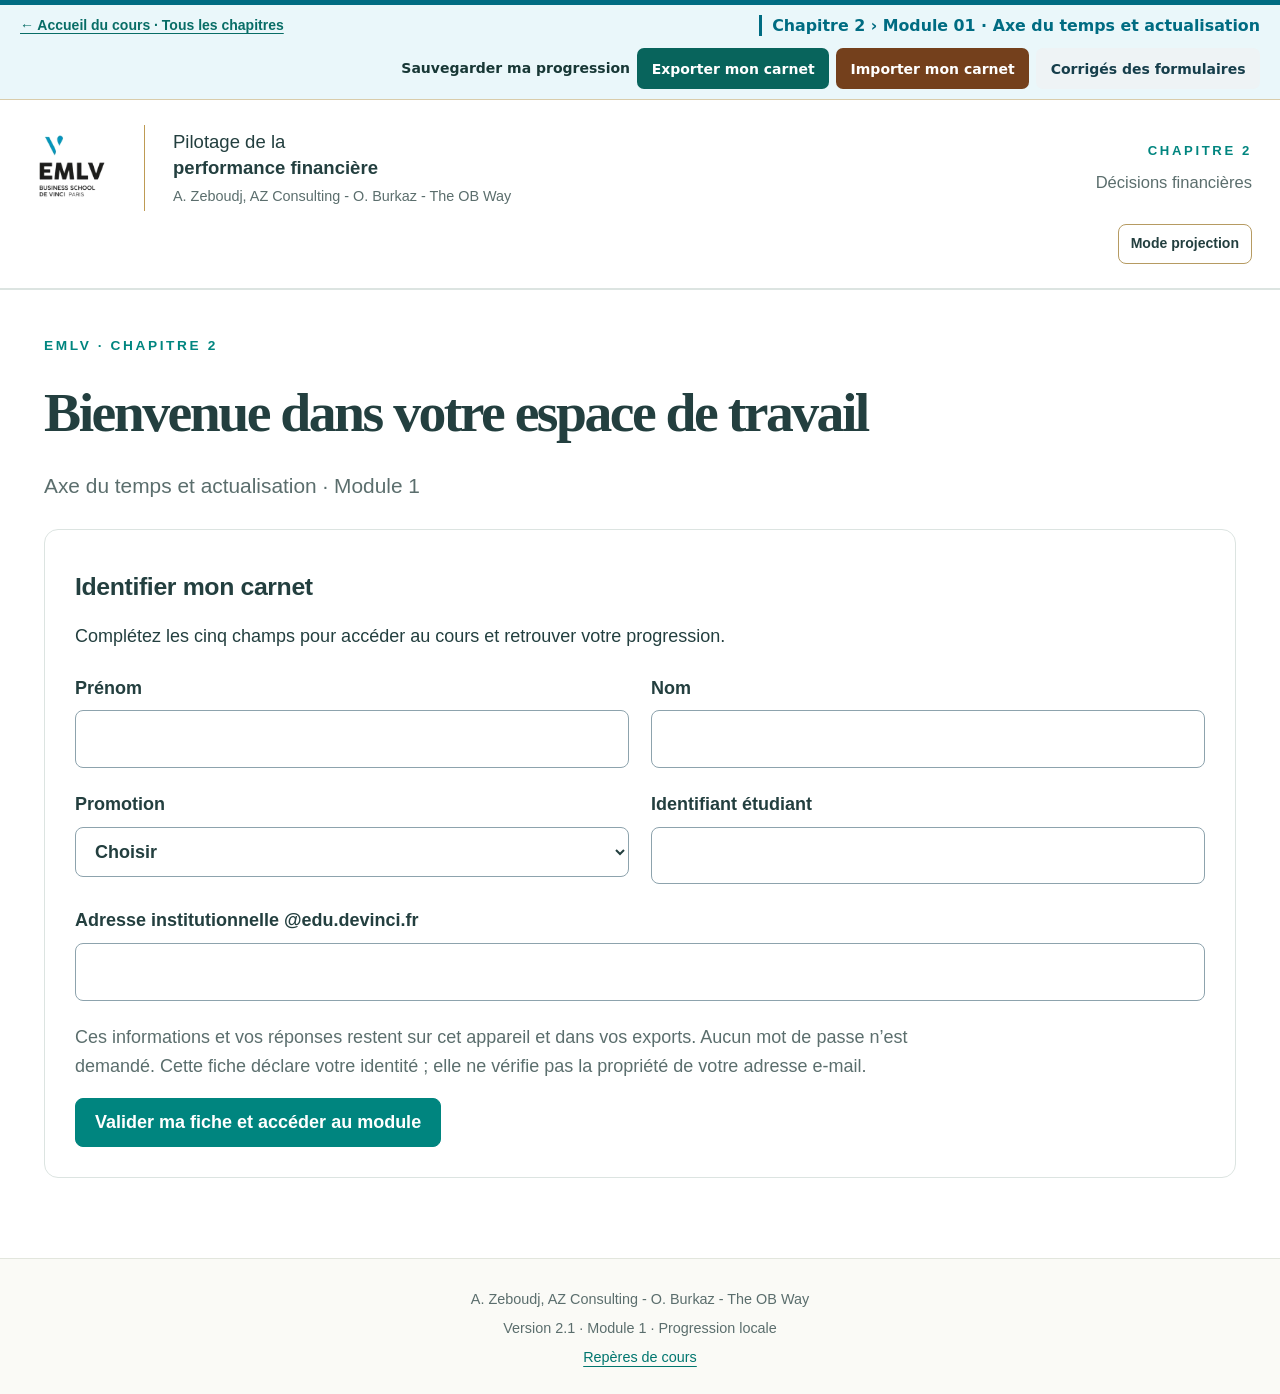
==== commit fc160d33: "Réunit les 50 formulaires et leurs fiches de révision dans le portail et les modules" ====
--- a/index.html
+++ b/index.html
@@ -18,8 +18,10 @@
 
 h1:focus-visible,.course-lesson h2:focus-visible,#suite-chapitre h2:focus-visible{outline:none}.chapter-intro{font-size:.95rem;color:var(--muted);max-width:60ch;margin:22px 0 28px}#suite-chapitre{scroll-margin-top:24px}@media(min-width:1100px){#module-switcher{max-width:1352px;padding:0 44px}body[data-page="chapitre"] #app,body[data-page="module"] #app{max-width:1352px;padding:0 44px}}
 @media(max-width:780px){#navigation{flex-wrap:nowrap;overflow-x:auto;justify-content:flex-start;scrollbar-width:thin;scroll-padding-inline:16px}#navigation a{flex:0 0 auto}.header-bottom{display:grid;grid-template-columns:minmax(0,1fr) auto;align-items:center}.header-bottom #student{grid-column:1;grid-row:1;gap:4px 10px}.header-bottom #projection{grid-column:2;grid-row:1;max-width:100px}.header-bottom #tools{grid-column:1/-1;grid-row:2}#module-switcher{margin-top:20px}}
-</style></head>
-<body><nav id="emlv-common-nav" aria-label="Accueil général du cours"><a href="https://azconsultingpro.github.io/emlv-pilotage-financier/accueil/">← Accueil du cours · Tous les chapitres</a><span>Chapitre 2 · Décisions financières</span></nav><a class="skip" href="#app">Aller au contenu</a><header><div class="masthead"><div class="brand"><img src="[data-uri]" alt="EMLV · Business School De Vinci Paris"><div class="brand-copy"><div class="brand-title">Pilotage de la<br><strong>performance financière</strong></div><small>A. Zeboudj, AZ Consulting - O. Burkaz - The OB Way</small></div></div><div class="chapter-identity"><span>CHAPITRE 2</span><p>Décisions financières</p></div></div><div class="header-bottom"><div id="student"></div><div id="tools"></div><button id="projection" type="button" aria-pressed="false">Mode projection</button></div><p id="storage"></p></header><div class="nav-shell"><nav id="navigation" aria-label="Navigation principale"><a href="#chapitre">Chapitre 2</a><a href="#module">Module 1</a><a href="#cours">Cours complet</a><a href="#sommaire">Parcours guidé</a><a href="#lexique">Lexique</a><a href="#formules">Méthodes et formules</a><a href="#approfondir">Pour approfondir</a><a href="#quiz">Quiz</a><a href="#dst">Devoir type DST</a><a href="#validations">Validations Google Forms</a><a href="#carnet">Mon carnet</a></nav></div><section id="module-switcher" aria-label="Modules du chapitre 2" hidden></section><p id="status" role="status" tabindex="-1"></p><main id="app" tabindex="-1"></main><footer><p>A. Zeboudj, AZ Consulting - O. Burkaz - The OB Way</p><p>Version 2.1 · Module 1 · Progression locale</p><a href="#sources">Repères de cours</a></footer><input id="import-file" type="file" accept="application/json,.json" hidden><dialog id="modal" aria-labelledby="modal-title"><div class="modal-head"><h2 id="modal-title"></h2><button id="close-modal" type="button">Fermer</button></div><div id="modal-body"></div></dialog><noscript><p>Activez JavaScript pour ouvrir le cours et ses exercices interactifs.</p></noscript><script>window.SupportSlides = [{"n": 1, "text": "CHAPITRE II · DÉCISIONS FINANCIÈRES | Pilotage de la Performance Financière · EMLV · 2026–2027 | Pilotage de la Performance Financière | Décisions |   | Financières | Valeur temps de l’argent · VAN · TRI · Délai de récupération · Indice de profitabilité | LA QUESTION DU CHAPITRE | 1 € aujourd’hui vaut-il 1 € demain ? | Et comment choisir les bons projets ?"}, {"n": 2, "text": "ÉCHAUFFEMENT | Que choisissez-vous ? | Pilotage de la Performance Financière · EMLV · 2026–2027 | ? | On vous propose 10 000 € aujourd’hui, ou 11 000 € dans 2 ans. Que choisissez-vous ? | A | 10 000 € aujourd’hui | B | 11 000 € dans 2 ans : c’est 1 000 € de plus | C | Ça dépend… | À retenir :  | un euro aujourd’hui vaut plus qu’un euro demain, parce qu’il peut être placé et rapporter des intérêts. Pour comparer, il faut ramener les montants à la même date. C’est tout l’objet de la partie I. | Autres raisons de préférer aujourd’hui :  | l’inflation, le risque de ne jamais être payé, un besoin d’argent immédiat."}, {"n": 3, "text": "POURQUOI CE CHAPITRE ? | Chaque année, les entreprises parient des milliards sur l’avenir | Pilotage de la Performance Financière · EMLV · 2026–2027 | LES QUESTIONS AUXQUELLES CE CHAPITRE RÉPOND | Faut-il investir ? | Ce projet rapportera-t-il plus qu’il ne coûte, une fois le temps pris en compte ? | Lequel choisir ? | Deux projets possibles, un seul budget : lequel crée le plus de valeur ? | En combien de temps ? | Quand récupère-t-on sa mise ? À quel rythme l’argent double-t-il ?"}, {"n": 4, "text": "FEUILLE DE ROUTE | Le plan du chapitre | Pilotage de la Performance Financière · EMLV · 2026–2027 | I | La valeur temps de l’argent | Echelle du temps et 3 règles | Valeur future et valeur actuelle | Flux multiples | Perpétuités | Annuités (rentes) | II | Les règles de décision d’investissement | Valeur actuelle nette (VAN) | Délai de récupération | Taux de rendement interne (TRI) et ses pièges | Indice de  | profitabilité"}, {"n": 5, "text": "OBJECTIFS | Objectifs d’apprentissage · partie I | Pilotage de la Performance Financière · EMLV · 2026–2027 | 1 | 2 | Calculer la valeur actuelle et la valeur future d’un flux unique. | 3 | Calculer la valeur actuelle et la valeur future d’une série de flux. | 4 | Calculer la valeur actuelle d’une perpétuité et d’une perpétuité croissante. | 5 | Calculer la valeur actuelle et la valeur future d’une annuité ordinaire. | 6 | Valoriser une annuité due et une annuité différée. | Construire |   | l’axe |  du temps  | d’une |   | série |  de flux et  | expliquer |  les trois  | règles |  du « voyage dans le temps »."}, {"n": 6, "text": "OBJECTIFS | Objectifs d’apprentissage · partie II | Pilotage de la Performance Financière · EMLV · 2026–2027 | 7 | Expliquer ce qu’est une règle de décision d’investissement et pourquoi on en utilise plusieurs. | 8 | Appliquer la règle de la VAN et celle du délai de récupération, et expliquer leurs limites. | 9 | Appliquer la règle du TRI et repérer ses pièges. | 10 | Utiliser l’indice de profitabilité quand le budget est limité. | 11 | Comparer des projets mutuellement exclusifs avec la VAN et le TRI incrémental. | 12 | Appliquer la règle de 72 pour interpréter un taux."}, {"n": 7, "text": "PARTIE I | Pilotage de la Performance Financière · EMLV · 2026–2027 | 1 | La valeur temps de l’argent | Un euro aujourd’hui et un euro demain ne sont pas la même chose. Comment les comparer ?"}, {"n": 8, "text": "SECTION 1.1 | Pilotage de la Performance Financière · EMLV · 2026–2027 | 1.1 | Chaque problème de ce chapitre commence de la même façon : dessiner quand l’argent circule. | L’axe |  du temps"}, {"n": 9, "text": "1.1 · L’AXE DU TEMPS | Qu’est-ce qu’un axe du temps ? | Pilotage de la Performance Financière · EMLV · 2026–2027 | Un axe du temps représente, sur un  | échelle | , la date et le montant d’une série de flux. C’est la première étape de tout problème où de l’argent change de mains à des dates différentes : nous l’utiliserons dans presque tous les exemples du chapitre. | La date 0 représente aujourd’hui ; la date 1 une période plus tard, la date 2 deux périodes plus tard, etc. | Un flux entrant (argent reçu) est noté avec un signe positif. | Un flux sortant (argent versé) est noté avec un signe négatif. | L’intervalle entre deux dates représente une période : une année, un trimestre ou un mois selon le cas."}, {"n": 10, "text": "EXEMPLE 1.1 · ÉNONCÉ | Construire |  un axe du temps | Pilotage de la Performance Financière · EMLV · 2026–2027 | Vous prêtez 5 000 € à une amie aujourd’hui. Elle s’engage à vous rembourser en deux fois 3 000 €, à la fin de chacune des deux prochaines années. | ? | Dessinez |   | l’axe |  du temps de ce prêt, de votre point de vue. | À vous · 2 min"}, {"n": 11, "text": "EXEMPLE 1.1 · SOLUTION | Toujours commencer par dessiner les flux | Pilotage de la Performance Financière · EMLV · 2026–2027 | EXEMPLE : VOUS PRÊTEZ 5 000 € À UNE AMIE, QUI VOUS REMBOURSE 3 000 € À LA FIN DE CHACUNE DES DEUX ANNÉES SUIVANTES | Aujourd’hui (0) | −5 000 € | Année 1 | +3 000 € | Année 2 | +3 000 € | Date 0\n | Aujourd’hui | Flux positif (vert)\n | Argent reçu | Flux négatif (rouge)\n | Argent versé | Un intervalle\n | Une période : année, trimestre, mois… | Question :  | vous récupérez 6 000 € pour 5 000 € prêtés. Avez-vous gagné 1 000 € ? Pas tout à fait : ces 6 000 € arrivent plus tard. Il faudra les « ramener » à aujourd’hui. | L’axe |  du temps  | représente |   | quand |  et  | combien |   | d’argent |  entre  | ou |  sort.  | C’est |  la première étape de tout  | exercice | ."}, {"n": 12, "text": "SECTION 1.2 | Pilotage de la Performance Financière · EMLV · 2026–2027 | 1.2 | Les trois règles du voyage dans le temps | Trois règles simples permettent de comparer, d’avancer et de reculer de l’argent dans le temps. Toutes les formules du chapitre en découlent."}, {"n": 13, "text": "1.2 · LES TROIS RÈGLES | Les trois règles du « voyage dans le temps » | Pilotage de la Performance Financière · EMLV · 2026–2027 | 1 | Comparer | On ne peut comparer ou additionner que des montants situés à la même date. | 1 € aujourd’hui ≠ 1 € dans un an | 2 | Avancer dans le temps | Pour déplacer un montant vers le futur, on le capitalise : on multiplie par (1 + r) à chaque période. | 100 € × 1,05 = 105 € dans un an | 3 | Reculer dans le temps | Pour ramener un montant vers aujourd’hui, on l’actualise : on divise par (1 + r) à chaque période. | 105 € / 1,05 = 100 € aujourd’hui | À retenir :  | capitaliser = avancer (× 1 + r) ; actualiser = reculer (÷ 1 + r). Toutes les formules du chapitre découlent de ces trois règles."}, {"n": 14, "text": "EXEMPLE 1.2 · ÉNONCÉ | Appliquer les règles du voyage dans le temps | Pilotage de la Performance Financière · EMLV · 2026–2027 | Vous déposez 2 000 € aujourd’hui, puis 2 000 € à la fin de chacune des deux prochaines années, sur un compte rémunéré à 8 % par an. | 0 | −2 000 € | 1 | −2 000 € | 2 | −2 000 € | 3 | ? € | ? | Combien aurez-vous sur le compte dans 3 ans ?"}, {"n": 15, "text": "EXEMPLE 1.2 · SOLUTION | Appliquer les règles du voyage dans le temps | Pilotage de la Performance Financière · EMLV · 2026–2027 | FORMULE | VF = C × (1 + r)ⁿ | APPLICATION | VF = 2 000 × 1,08³ + 2 000 × 1,08² + 2 000 × 1,08 | VF = 2 519,42 + 2 332,80 + 2 160,00 | VF = 7 012,22 € | Interprétation\n | La règle 1 impose de ramener les trois dépôts à la même date (l’année 3) avant de les additionner. La règle 2 les y amène en les capitalisant. | 6 000 € déposés deviennent 7 012 € : 1 012 € d’intérêts."}, {"n": 16, "text": "VÉRIFICATION RAPIDE 2 · ÉNONCÉ | Où est l’erreur ? | Pilotage de la Performance Financière · EMLV · 2026–2027 | ? | Un camarade affirme : « 1 000 € aujourd’hui et 1 000 € dans 5 ans, cela fait 2 000 € aujourd’hui. » Quelle règle ne respecte-t-il pas ? | A | Règle 1 : comparer à la même date | B | Règle 2 : capitaliser | C | Règle 3 : actualiser"}, {"n": 17, "text": "VÉRIFICATION RAPIDE 2 · SOLUTION | Où est l’erreur ? | Pilotage de la Performance Financière · EMLV · 2026–2027 | Correction (taux de 5 %) | Calcul | Valeur aujourd’hui | 1 000 € aujourd’hui | — | 1 000,00 € | 1 000 € dans 5 ans | 1 000 / 1,05⁵ (règle 3) | 783,53 € | Total aujourd’hui | 1 783,53 € | À retenir :  | les 1 000 € reçus dans 5 ans valent moins qu’aujourd’hui : avant d’additionner, il faut les actualiser."}, {"n": 18, "text": "SECTION 1.3 | Pilotage de la Performance Financière · EMLV · 2026–2027 | 1.3 | Valeur actuelle et valeur future d’un flux unique | Les règles 2 et 3 donnent deux formules que nous utiliserons en permanence : l’une pour avancer un flux, l’autre pour le ramener à aujourd’hui."}, {"n": 19, "text": "1.3 · ACCROCHE | Épargner à 18 ans ou à 28 ans ? | Pilotage de la Performance Financière · EMLV · 2026–2027 | ? | Vous placez 100 € une seule fois, à 7 % par an, jusqu’à 65 ans. Combien aurez-vous si vous commencez à 18 ans ? Et à 28 ans ? | A | À peu près pareil : 10 ans de moins sur 47 ans | B | Environ deux fois moins en commençant à 28 ans | C | Seulement 70 € de moins"}, {"n": 20, "text": "1.3 · ACCROCHE · RÉPONSE | Dix ans de retard divisent le résultat par deux | Pilotage de la Performance Financière · EMLV · 2026–2027 | 2 405 € | Valeur à 65 ans de 100 € placés à 18 ans à 7 % (100 × 1,07⁴⁷) | Et en commençant à 28 ans ?\n | 100 × 1,07³⁷ = 1 222 €. | Réponse : B. En commençant 10 ans plus tard, on obtient environ deux fois moins, pour la même mise de 100 €. | À 7 %, l’argent double environ tous les 10 ans (règle de 72, section 1.16) : 10 ans de retard, c’est un doublement de moins. | À retenir :  | le temps est l’ingrédient le plus puissant des intérêts composés. C’est la formule VF = C × (1 + r)ⁿ que nous allons voir."}, {"n": 21, "text": "1.3 · VALEUR FUTURE ET VALEUR ACTUELLE | La valeur future d’un flux unique | Pilotage de la Performance Financière · EMLV · 2026–2027 | La valeur future d’un flux est ce qu’il devient après avoir rapporté des intérêts pendant plusieurs périodes. En appliquant la règle 2 n fois de suite, on obtient la formule générale. | Valeur future   =    | VF = C × (1 + r)ⁿ | C : montant placé aujourd’hui   ·   r : taux d’intérêt par période   ·   n : nombre de périodes | Ce mécanisme, où l’on gagne des intérêts sur le montant initial et sur les intérêts déjà acquis, s’appelle les intérêts composés. C’est pourquoi le capital grossit de plus en plus vite avec le temps."}, {"n": 22, "text": "EXEMPLE 1.3 · ÉNONCÉ | La puissance des intérêts composés | Pilotage de la Performance Financière · EMLV · 2026–2027 | Vous placez 5 000 € sur un compte rémunéré à 9 % par an. | ? | a)  Combien aurez-vous dans 5 ans ? | b)  Dans 15 ans ? | c)  Dans 30 ans ?"}, {"n": 23, "text": "EXEMPLE 1.3 · SOLUTION | La puissance des intérêts composés | Pilotage de la Performance Financière · EMLV · 2026–2027 | VALEUR FUTURE | VF = C × (1 + r)ⁿ | C  | = montant placé aujourd’hui\n | r  | = taux d’intérêt par période\n | n  | = nombre de périodes | Surprise\n | En 30 ans, l’argent est multiplié par plus de 13. Les 15 dernières années rapportent 48 000 €, contre 13 000 € pour les 15 premières. | À retenir :  | grâce aux intérêts composés, on gagne des intérêts sur les intérêts : la croissance s’accélère avec le temps. Commencer à épargner tôt change tout."}, {"n": 24, "text": "VÉRIFICATION RAPIDE 3 · ÉNONCÉ | Valeur future | Pilotage de la Performance Financière · EMLV · 2026–2027 | Vous placez 2 000 € à 6 % par an pendant 8 ans. | ? | Quelle est la valeur future de ce placement ?"}, {"n": 25, "text": "VÉRIFICATION RAPIDE 3 · SOLUTION | Valeur future | Pilotage de la Performance Financière · EMLV · 2026–2027 | FORMULE | VF = C × (1 + r)ⁿ | APPLICATION | VF = 2 000 × 1,06⁸ | VF = 2 000 × 1,5938 | VF = 3 187,70 € | Interprétation\n | En 8 ans, le placement gagne 1 187,70 € d’intérêts."}, {"n": 26, "text": "1.3 · VALEUR FUTURE ET VALEUR ACTUELLE | La valeur actuelle d’un flux unique | Pilotage de la Performance Financière · EMLV · 2026–2027 | La valeur actuelle d’un flux futur est la somme qu’il faudrait placer aujourd’hui pour l’obtenir, au taux du marché. En appliquant la règle 3 (actualiser), on obtient l’image inverse de la formule de la valeur future. | Valeur actuelle   =    | VA = C / (1 + r)ⁿ | La valeur actuelle répond à la question : combien vaut aujourd’hui ce paiement futur ? Plus le taux d’intérêt est élevé, ou plus le paiement est lointain, plus sa valeur actuelle est faible."}, {"n": 27, "text": "EXEMPLE 1.4 · ÉNONCÉ | Valoriser un bon d’épargne | Pilotage de la Performance Financière · EMLV · 2026–2027 | Un bon d’épargne paiera 20 000 € dans 12 ans. Le taux d’intérêt du marché est fixé à 5 % par an. | 0 | ? € | 12 | +20 000 € | ? | Combien vaut ce bon aujourd’hui ?"}, {"n": 28, "text": "EXEMPLE 1.4 · SOLUTION | Combien vaut aujourd’hui un montant futur ? | Pilotage de la Performance Financière · EMLV · 2026–2027 | VALEUR ACTUELLE | VA = C / (1 + r)ⁿ | C’est la somme qu’il faudrait placer aujourd’hui pour obtenir C dans n périodes. C’est l’inverse de la valeur future. | EXEMPLE : UN BON D’ÉPARGNE PAIE 20 000 € DANS 12 ANS. TAUX DU MARCHÉ : 5 %. | Aujourd’hui | ? € | Année 12 | +20 000 € | 20 000 / 1,05¹² = | 11 137 € | Lecture :  | payer ce bon plus de 11 137 € aujourd’hui serait une mauvaise affaire, car on obtiendrait mieux en plaçant son argent à 5 %. | À retenir :  | actualiser, c’est répondre à la question « combien cela vaut-il aujourd’hui ? ». C’est l’outil central de toute décision d’investissement."}, {"n": 29, "text": "VÉRIFICATION RAPIDE 4 · ÉNONCÉ | Valeur actuelle | Pilotage de la Performance Financière · EMLV · 2026–2027 | Une obligation paiera 10 000 € dans 8 ans. Le taux d’intérêt est de 6 % par an. | ? | Combien vaut cette obligation aujourd’hui ?"}, {"n": 30, "text": "VÉRIFICATION RAPIDE 4 · SOLUTION | Valeur actuelle | Pilotage de la Performance Financière · EMLV · 2026–2027 | FORMULE | VA = C / (1 + r)ⁿ | APPLICATION | VA = 10 000 / 1,06⁸ | VA = 10 000 / 1,5938 | VA = 6 274,12 € | Interprétation | \n | Un investisseur ne paierait pas plus de 6 274 € aujourd’hui pour recevoir 10 000 € dans 8 ans."}, {"n": 31, "text": "SECTION 1.4 | Pilotage de la Performance Financière · EMLV · 2026–2027 | 1.4 | Valeur actuelle et valeur future de flux multiples | La plupart des décisions réelles impliquent plusieurs flux. Bonne nouvelle : on applique simplement la méthode du flux unique à chacun, puis on additionne."}, {"n": 32, "text": "1.4 · ACCROCHE | Payer son téléphone comptant ou en 3 fois sans frais ? | Pilotage de la Performance Financière · EMLV · 2026–2027 | ? | Un téléphone coûte 1 200 €. Vous pouvez payer comptant, ou en 3 fois 400 € sans frais (aujourd’hui, dans 1 mois, dans 2 mois). Votre épargne rapporte 0,5 % par mois. Que choisir ? | A | Comptant : c’est plus simple | B | En 3 fois : c’est moins cher | C | Indifférent : 1 200 € dans les deux cas"}, {"n": 33, "text": "1.4 · ACCROCHE · RÉPONSE | Payer son téléphone comptant ou en 3 fois sans frais ? | Pilotage de la Performance Financière · EMLV · 2026–2027 | VA = 400 + 400 / 1,005 + 400 / 1,005² | VA = 400 + 398,01 + 396,03 | VA = 1 194,04 € < 1 200 € | Payer en 3 fois coûte 6 € de moins en valeur actuelle : votre argent reste placé plus longtemps. | À retenir :  | même total en euros, mais pas aux mêmes dates : la valeur actuelle est différente."}, {"n": 34, "text": "1.4 · FLUX MULTIPLES | La valeur actuelle d’une série de flux | Pilotage de la Performance Financière · EMLV · 2026–2027 | Pour valoriser une série de flux, on actualise chaque flux séparément jusqu’à aujourd’hui, puis on additionne les résultats : la règle 1 permet d’additionner des montants une fois qu’ils sont à la même date. | Valeur actuelle   =    | VA = C₁/(1 + r) + C₂/(1 + r)² + … + Cₙ/(1 + r)ⁿ | Une série de flux n’est qu’une somme de flux uniques : chacun est actualisé avec son propre nombre de périodes."}, {"n": 35, "text": "EXEMPLE 1.5 · ÉNONCÉ | Valeur actuelle d’une série de flux | Pilotage de la Performance Financière · EMLV · 2026–2027 | Votre tante accepte de vous prêter de l’argent si vous la remboursez 4 000 € dans un an, puis 6 000 € à la fin de chacune des deux années suivantes. Elle pourrait placer son argent à 7 % par an. | ? | Combien peut-elle vous prêter aujourd’hui ?"}, {"n": 36, "text": "EXEMPLE 1.5 · SOLUTION | Valoriser une série de flux : actualiser, puis additionner | Pilotage de la Performance Financière · EMLV · 2026–2027 | EXEMPLE : VOTRE TANTE VOUS PRÊTE DE L’ARGENT SI VOUS LA REMBOURSEZ 4 000 € DANS 1 AN, PUIS 6 000 € DANS 2 ET 3 ANS. TAUX : 7 %. COMBIEN PEUT-ELLE VOUS PRÊTER ? | Aujourd’hui | ? € | Année 1 | 4 000 € | Année 2 | 6 000 € | Année 3 | 6 000 € | Année | Flux | Calcul | Valeur actuelle | 1 | 4 000 € | 4 000 / 1,07 | 3 738 € | 2 | 6 000 € | 6 000 / 1,07² | 5 241 € | 3 | 6 000 € | 6 000 / 1,07³ | 4 898 € | Total | 16 000 € | 13 877 € | Lecture\n | Vous rembourserez 16 000 €, mais le prêt équivalent aujourd’hui n’est que de 13 877 €. La différence, ce sont les intérêts. | À retenir :  | une série de flux = une somme de flux uniques. On actualise chacun à sa date, puis on additionne."}, {"n": 37, "text": "VÉRIFICATION RAPIDE 5 · ÉNONCÉ | Valeur actuelle d’une série de flux | Pilotage de la Performance Financière · EMLV · 2026–2027 | Vous recevrez 3 000 € dans un an et 5 000 € dans deux ans. Le taux d’intérêt est de 8 % par an. | ? | Quelle est la valeur actuelle de ces flux ?"}, {"n": 38, "text": "VÉRIFICATION RAPIDE 5 · SOLUTION | Valeur actuelle d’une série de flux | Pilotage de la Performance Financière · EMLV · 2026–2027 | FORMULE | VA = C₁/(1 + r) + C₂/(1 + r)² | APPLICATION | VA = 3 000/1,08 + 5 000/1,08² | VA = 2 777,78 + 4 286,69 | VA = 7 064,47 € | Interprétation\n | Les 8 000 € reçus ne valent que 7 064 € aujourd’hui."}, {"n": 39, "text": "1.4 · VALEUR FUTURE D’UNE SÉRIE | Valeur future d’une série de flux | Pilotage de la Performance Financière · EMLV · 2026–2027 | VALEUR FUTURE D’UNE SÉRIE | VFₙ = VA × (1 + r)ⁿ | Même idée dans l’autre sens : on avance chaque flux jusqu’à une même date future (règle 2), puis on additionne. | Méthode\n | Pour chaque flux, compter le nombre de périodes qui le séparent de la date finale, puis multiplier par (1 + r) autant de fois. | Raccourci\n | La valeur future d’une série = sa valeur actuelle × (1 + r)ⁿ. On peut donc calculer d’abord la VA, puis la capitaliser."}, {"n": 40, "text": "EXEMPLE 1.6 · ÉNONCÉ | Valeur future d’une série de flux | Pilotage de la Performance Financière · EMLV · 2026–2027 | Vous déposez 2 500 € aujourd’hui, puis 2 500 € à la fin de chacune des deux prochaines années, sur un compte rémunéré à 6 % par an. | ? | Combien y aura-t-il sur le compte à la fin de l’année 3 ?"}, {"n": 41, "text": "EXEMPLE 1.6 · SOLUTION | Valeur future d’une série de flux | Pilotage de la Performance Financière · EMLV · 2026–2027 | FORMULE | VF₃ = C × (1 + r)³ + C × (1 + r)² + C × (1 + r) | APPLICATION | VF₃ = 2 500 × 1,06³ + 2 500 × 1,06² + 2 500 × 1,06 | VF₃ = 2 977,54 + 2 809,00 + 2 650,00 | VF₃ = 8 436,54 € | Interprétation\n | 7 500 € déposés deviennent 8 436,54 € : 936,54 € d’intérêts."}, {"n": 42, "text": "VÉRIFICATION RAPIDE 6 · ÉNONCÉ | Valeur future d’une série de flux | Pilotage de la Performance Financière · EMLV · 2026–2027 | Vous déposez 1 000 € aujourd’hui et 1 000 € dans un an, sur un compte rémunéré à 5 % par an. | ? | Quelle est la valeur du compte à la fin de l’année 2 ?"}, {"n": 43, "text": "VÉRIFICATION RAPIDE 6 · SOLUTION | Valeur future d’une série de flux | Pilotage de la Performance Financière · EMLV · 2026–2027 | FORMULE | VF₂ = C × (1 + r)² + C × (1 + r) | APPLICATION | VF₂ = 1 000 × 1,05² + 1 000 × 1,05 | VF₂ = 1 102,50 + 1 050,00 | VF₂ = 2 152,50 € | Interprétation\n | 2 000 € déposés deviennent 2 152,50 €."}, {"n": 44, "text": "EXERCICE 1 · ÉNONCÉ | Axe du temps et valeur future | Pilotage de la Performance Financière · EMLV · 2026–2027 | Vous placez 4 000 € aujourd’hui sur un compte rémunéré à 7 % par an. | ? | a)   | Dessinez |   | l’axe |  du temps de ce placement jusqu’à l’année 6. | b)  Calculez la valeur future du placement dans 6 ans."}, {"n": 45, "text": "EXERCICE 1 · CORRIGÉ | Axe du temps et valeur future | Pilotage de la Performance Financière · EMLV · 2026–2027 | 0 | −4 000 € | 6 | ? € | FORMULE | VF = C × (1 + r)ⁿ | APPLICATION | VF = 4 000 × 1,07⁶ | VF = 6 002,92 € | Interprétation\n | Le placement gagne 2 003 € en 6 ans : il augmente de 50 %."}, {"n": 46, "text": "EXERCICE 2 · ÉNONCÉ | Valeur actuelle d’un flux unique | Pilotage de la Performance Financière · EMLV · 2026–2027 | Un objet de collection devrait valoir 25 000 € dans 15 ans. Le taux d’actualisation approprié est de 6 % par an. | ? | Combien vaut cet objet aujourd’hui ?"}, {"n": 47, "text": "EXERCICE 2 · CORRIGÉ | Valeur actuelle d’un flux unique | Pilotage de la Performance Financière · EMLV · 2026–2027 | FORMULE | VA = C / (1 + r)ⁿ | APPLICATION | VA = 25 000 / 1,06¹⁵ | VA = 10 431,63 € | Interprétation\n | Payer plus de 10 432 € aujourd’hui serait moins intéressant qu’un placement à 6 %. | (Le support d’origine indique 10 431,55 € : écart d’arrondi.)"}, {"n": 48, "text": "EXERCICE 3 · ÉNONCÉ | Valoriser des flux multiples | Pilotage de la Performance Financière · EMLV · 2026–2027 | Une petite entreprise attend 10 000 € l’année 1, 15 000 € l’année 2 et 20 000 € l’année 3. Le taux d’intérêt est de 8 % par an. | ? | a)  Quelle est la valeur actuelle de ces flux ? | b)  Quelle est leur valeur future à l’année 3 ?"}, {"n": 49, "text": "EXERCICE 3 · CORRIGÉ | Valoriser des flux multiples | Pilotage de la Performance Financière · EMLV · 2026–2027 | A) VALEUR ACTUELLE | VA = 10 000/1,08 + 15 000/1,08² + 20 000/1,08³ | VA = 37 995,98 € | B) VALEUR FUTURE | VF₃ = VA × (1 + r)³ = 37 995,98 × 1,08³ | VF₃ = 47 864,00 € | Interprétation\n | Le b) utilise le raccourci : la valeur future d’une série est sa valeur actuelle capitalisée sur 3 ans."}];
+</style><style>#emlv-common-nav{flex-wrap:wrap;gap:.5rem 1rem;align-items:center}#emlv-common-nav .er-tools{margin-left:auto;display:flex;flex-wrap:wrap;align-items:center;justify-content:flex-end;gap:.4rem;color:#183836;font:600 14px/1.35 system-ui}#emlv-common-nav .er-tools button,.er-close{display:inline-block;border:0;border-radius:7px;padding:.63rem .8rem;min-height:40px;cursor:pointer;font:650 14px/1.3 system-ui;text-transform:none;letter-spacing:normal}#emlv-common-nav .er-export{color:white;background:#08645c}#emlv-common-nav .er-import{color:white;background:#74401c}#emlv-common-nav .er-reference,.er-close{background:#eef3f5;color:#163e4b}.er-tools button:focus-visible,.er-guide summary:focus-visible,.er-form summary:focus-visible{outline:3px solid #b26a00;outline-offset:2px}#er-bank{max-width:min(52rem,94vw);width:100%;max-height:85vh;box-sizing:border-box;padding:1.2rem;border:1px solid #b4c8c4;border-radius:12px;color:#182f31;background:white;overflow:auto}#er-bank::backdrop{background:#182e32aa}#er-bank .er-close{float:right}.er-form,.er-step,.er-answer{display:block;border:1px solid #bdd0cc;border-radius:7px;background:#f7faf8;padding:.6rem .85rem;margin:.5rem 0;text-align:left}.er-answer{background:white}.er-form summary,.er-guide summary{cursor:pointer;color:#155451;font-weight:650}.er-form section+section{border-top:1px solid #dce5df;padding-top:.5rem}.er-guide p{color:#253d3b}.er-guide{margin:1rem 0}input[type=file][accept*=json],input[type=file][hidden],[hidden]{display:none!important}body :where(button[data-export],button[data-import],button[data-export-new],button[data-import-open],button[data-export-carnet],button[data-action="export"],button[data-action="import"],#export,#dst-import,#emlv-native-import,button[data-act="export"],label[for="import-file"]):not(.er-native){display:none!important}
+@media(max-width:700px){#emlv-common-nav .er-tools{margin-left:0;width:100%;justify-content:flex-start}#emlv-common-nav .er-tools strong{width:100%}#er-bank{padding:.8rem}.er-form{padding:.5rem}}
+</style><script src="revision-cours.js"></script></head>
+<body><nav id="emlv-common-nav" aria-label="Accueil général du cours"><a href="https://azconsultingpro.github.io/emlv-pilotage-financier/accueil/">← Accueil du cours · Tous les chapitres</a><span>Chapitre 2 · Décisions financières</span><div class="er-tools" data-er-module="actualisation"><strong>Sauvegarder ma progression</strong><button type="button" class="er-export er-native" data-export>Exporter mon carnet</button><button type="button" class="er-import er-native" data-import>Importer mon carnet</button><button type="button" class="er-reference" data-er-bank>Corrigés des formulaires</button></div></nav><dialog id="er-bank" aria-labelledby="er-title"><button class="er-close" type="button">Fermer</button><h2 id="er-title">Réviser les questions des formulaires</h2><p>Choisissez un formulaire, puis ouvrez un ou deux indices pour afficher la réponse et son raisonnement. Vous pouvez le faire avant votre premier envoi. Cette lecture ne modifie ni votre carnet ni votre note.</p><div class="er-body"></div></dialog><a class="skip" href="#app">Aller au contenu</a><header><div class="masthead"><div class="brand"><img src="[data-uri]" alt="EMLV · Business School De Vinci Paris"><div class="brand-copy"><div class="brand-title">Pilotage de la<br><strong>performance financière</strong></div><small>A. Zeboudj, AZ Consulting - O. Burkaz - The OB Way</small></div></div><div class="chapter-identity"><span>CHAPITRE 2</span><p>Décisions financières</p></div></div><div class="header-bottom"><div id="student"></div><div id="tools"></div><button id="projection" type="button" aria-pressed="false">Mode projection</button></div><p id="storage"></p></header><div class="nav-shell"><nav id="navigation" aria-label="Navigation principale"><a href="#chapitre">Chapitre 2</a><a href="#module">Module 1</a><a href="#cours">Cours complet</a><a href="#sommaire">Parcours guidé</a><a href="#lexique">Lexique</a><a href="#formules">Méthodes et formules</a><a href="#approfondir">Pour approfondir</a><a href="#quiz">Quiz</a><a href="#dst">Devoir type DST</a><a href="#validations">Validations Google Forms</a><a href="#carnet">Mon carnet</a></nav></div><section id="module-switcher" aria-label="Modules du chapitre 2" hidden></section><p id="status" role="status" tabindex="-1"></p><main id="app" tabindex="-1"></main><footer><p>A. Zeboudj, AZ Consulting - O. Burkaz - The OB Way</p><p>Version 2.1 · Module 1 · Progression locale</p><a href="#sources">Repères de cours</a></footer><input id="import-file" type="file" accept="application/json,.json" hidden><dialog id="modal" aria-labelledby="modal-title"><div class="modal-head"><h2 id="modal-title"></h2><button id="close-modal" type="button">Fermer</button></div><div id="modal-body"></div></dialog><noscript><p>Activez JavaScript pour ouvrir le cours et ses exercices interactifs.</p></noscript><script>window.SupportSlides = [{"n": 1, "text": "CHAPITRE II · DÉCISIONS FINANCIÈRES | Pilotage de la Performance Financière · EMLV · 2026–2027 | Pilotage de la Performance Financière | Décisions |   | Financières | Valeur temps de l’argent · VAN · TRI · Délai de récupération · Indice de profitabilité | LA QUESTION DU CHAPITRE | 1 € aujourd’hui vaut-il 1 € demain ? | Et comment choisir les bons projets ?"}, {"n": 2, "text": "ÉCHAUFFEMENT | Que choisissez-vous ? | Pilotage de la Performance Financière · EMLV · 2026–2027 | ? | On vous propose 10 000 € aujourd’hui, ou 11 000 € dans 2 ans. Que choisissez-vous ? | A | 10 000 € aujourd’hui | B | 11 000 € dans 2 ans : c’est 1 000 € de plus | C | Ça dépend… | À retenir :  | un euro aujourd’hui vaut plus qu’un euro demain, parce qu’il peut être placé et rapporter des intérêts. Pour comparer, il faut ramener les montants à la même date. C’est tout l’objet de la partie I. | Autres raisons de préférer aujourd’hui :  | l’inflation, le risque de ne jamais être payé, un besoin d’argent immédiat."}, {"n": 3, "text": "POURQUOI CE CHAPITRE ? | Chaque année, les entreprises parient des milliards sur l’avenir | Pilotage de la Performance Financière · EMLV · 2026–2027 | LES QUESTIONS AUXQUELLES CE CHAPITRE RÉPOND | Faut-il investir ? | Ce projet rapportera-t-il plus qu’il ne coûte, une fois le temps pris en compte ? | Lequel choisir ? | Deux projets possibles, un seul budget : lequel crée le plus de valeur ? | En combien de temps ? | Quand récupère-t-on sa mise ? À quel rythme l’argent double-t-il ?"}, {"n": 4, "text": "FEUILLE DE ROUTE | Le plan du chapitre | Pilotage de la Performance Financière · EMLV · 2026–2027 | I | La valeur temps de l’argent | Echelle du temps et 3 règles | Valeur future et valeur actuelle | Flux multiples | Perpétuités | Annuités (rentes) | II | Les règles de décision d’investissement | Valeur actuelle nette (VAN) | Délai de récupération | Taux de rendement interne (TRI) et ses pièges | Indice de  | profitabilité"}, {"n": 5, "text": "OBJECTIFS | Objectifs d’apprentissage · partie I | Pilotage de la Performance Financière · EMLV · 2026–2027 | 1 | 2 | Calculer la valeur actuelle et la valeur future d’un flux unique. | 3 | Calculer la valeur actuelle et la valeur future d’une série de flux. | 4 | Calculer la valeur actuelle d’une perpétuité et d’une perpétuité croissante. | 5 | Calculer la valeur actuelle et la valeur future d’une annuité ordinaire. | 6 | Valoriser une annuité due et une annuité différée. | Construire |   | l’axe |  du temps  | d’une |   | série |  de flux et  | expliquer |  les trois  | règles |  du « voyage dans le temps »."}, {"n": 6, "text": "OBJECTIFS | Objectifs d’apprentissage · partie II | Pilotage de la Performance Financière · EMLV · 2026–2027 | 7 | Expliquer ce qu’est une règle de décision d’investissement et pourquoi on en utilise plusieurs. | 8 | Appliquer la règle de la VAN et celle du délai de récupération, et expliquer leurs limites. | 9 | Appliquer la règle du TRI et repérer ses pièges. | 10 | Utiliser l’indice de profitabilité quand le budget est limité. | 11 | Comparer des projets mutuellement exclusifs avec la VAN et le TRI incrémental. | 12 | Appliquer la règle de 72 pour interpréter un taux."}, {"n": 7, "text": "PARTIE I | Pilotage de la Performance Financière · EMLV · 2026–2027 | 1 | La valeur temps de l’argent | Un euro aujourd’hui et un euro demain ne sont pas la même chose. Comment les comparer ?"}, {"n": 8, "text": "SECTION 1.1 | Pilotage de la Performance Financière · EMLV · 2026–2027 | 1.1 | Chaque problème de ce chapitre commence de la même façon : dessiner quand l’argent circule. | L’axe |  du temps"}, {"n": 9, "text": "1.1 · L’AXE DU TEMPS | Qu’est-ce qu’un axe du temps ? | Pilotage de la Performance Financière · EMLV · 2026–2027 | Un axe du temps représente, sur un  | échelle | , la date et le montant d’une série de flux. C’est la première étape de tout problème où de l’argent change de mains à des dates différentes : nous l’utiliserons dans presque tous les exemples du chapitre. | La date 0 représente aujourd’hui ; la date 1 une période plus tard, la date 2 deux périodes plus tard, etc. | Un flux entrant (argent reçu) est noté avec un signe positif. | Un flux sortant (argent versé) est noté avec un signe négatif. | L’intervalle entre deux dates représente une période : une année, un trimestre ou un mois selon le cas."}, {"n": 10, "text": "EXEMPLE 1.1 · ÉNONCÉ | Construire |  un axe du temps | Pilotage de la Performance Financière · EMLV · 2026–2027 | Vous prêtez 5 000 € à une amie aujourd’hui. Elle s’engage à vous rembourser en deux fois 3 000 €, à la fin de chacune des deux prochaines années. | ? | Dessinez |   | l’axe |  du temps de ce prêt, de votre point de vue. | À vous · 2 min"}, {"n": 11, "text": "EXEMPLE 1.1 · SOLUTION | Toujours commencer par dessiner les flux | Pilotage de la Performance Financière · EMLV · 2026–2027 | EXEMPLE : VOUS PRÊTEZ 5 000 € À UNE AMIE, QUI VOUS REMBOURSE 3 000 € À LA FIN DE CHACUNE DES DEUX ANNÉES SUIVANTES | Aujourd’hui (0) | −5 000 € | Année 1 | +3 000 € | Année 2 | +3 000 € | Date 0\n | Aujourd’hui | Flux positif (vert)\n | Argent reçu | Flux négatif (rouge)\n | Argent versé | Un intervalle\n | Une période : année, trimestre, mois… | Question :  | vous récupérez 6 000 € pour 5 000 € prêtés. Avez-vous gagné 1 000 € ? Pas tout à fait : ces 6 000 € arrivent plus tard. Il faudra les « ramener » à aujourd’hui. | L’axe |  du temps  | représente |   | quand |  et  | combien |   | d’argent |  entre  | ou |  sort.  | C’est |  la première étape de tout  | exercice | ."}, {"n": 12, "text": "SECTION 1.2 | Pilotage de la Performance Financière · EMLV · 2026–2027 | 1.2 | Les trois règles du voyage dans le temps | Trois règles simples permettent de comparer, d’avancer et de reculer de l’argent dans le temps. Toutes les formules du chapitre en découlent."}, {"n": 13, "text": "1.2 · LES TROIS RÈGLES | Les trois règles du « voyage dans le temps » | Pilotage de la Performance Financière · EMLV · 2026–2027 | 1 | Comparer | On ne peut comparer ou additionner que des montants situés à la même date. | 1 € aujourd’hui ≠ 1 € dans un an | 2 | Avancer dans le temps | Pour déplacer un montant vers le futur, on le capitalise : on multiplie par (1 + r) à chaque période. | 100 € × 1,05 = 105 € dans un an | 3 | Reculer dans le temps | Pour ramener un montant vers aujourd’hui, on l’actualise : on divise par (1 + r) à chaque période. | 105 € / 1,05 = 100 € aujourd’hui | À retenir :  | capitaliser = avancer (× 1 + r) ; actualiser = reculer (÷ 1 + r). Toutes les formules du chapitre découlent de ces trois règles."}, {"n": 14, "text": "EXEMPLE 1.2 · ÉNONCÉ | Appliquer les règles du voyage dans le temps | Pilotage de la Performance Financière · EMLV · 2026–2027 | Vous déposez 2 000 € aujourd’hui, puis 2 000 € à la fin de chacune des deux prochaines années, sur un compte rémunéré à 8 % par an. | 0 | −2 000 € | 1 | −2 000 € | 2 | −2 000 € | 3 | ? € | ? | Combien aurez-vous sur le compte dans 3 ans ?"}, {"n": 15, "text": "EXEMPLE 1.2 · SOLUTION | Appliquer les règles du voyage dans le temps | Pilotage de la Performance Financière · EMLV · 2026–2027 | FORMULE | VF = C × (1 + r)ⁿ | APPLICATION | VF = 2 000 × 1,08³ + 2 000 × 1,08² + 2 000 × 1,08 | VF = 2 519,42 + 2 332,80 + 2 160,00 | VF = 7 012,22 € | Interprétation\n | La règle 1 impose de ramener les trois dépôts à la même date (l’année 3) avant de les additionner. La règle 2 les y amène en les capitalisant. | 6 000 € déposés deviennent 7 012 € : 1 012 € d’intérêts."}, {"n": 16, "text": "VÉRIFICATION RAPIDE 2 · ÉNONCÉ | Où est l’erreur ? | Pilotage de la Performance Financière · EMLV · 2026–2027 | ? | Un camarade affirme : « 1 000 € aujourd’hui et 1 000 € dans 5 ans, cela fait 2 000 € aujourd’hui. » Quelle règle ne respecte-t-il pas ? | A | Règle 1 : comparer à la même date | B | Règle 2 : capitaliser | C | Règle 3 : actualiser"}, {"n": 17, "text": "VÉRIFICATION RAPIDE 2 · SOLUTION | Où est l’erreur ? | Pilotage de la Performance Financière · EMLV · 2026–2027 | Correction (taux de 5 %) | Calcul | Valeur aujourd’hui | 1 000 € aujourd’hui | — | 1 000,00 € | 1 000 € dans 5 ans | 1 000 / 1,05⁵ (règle 3) | 783,53 € | Total aujourd’hui | 1 783,53 € | À retenir :  | les 1 000 € reçus dans 5 ans valent moins qu’aujourd’hui : avant d’additionner, il faut les actualiser."}, {"n": 18, "text": "SECTION 1.3 | Pilotage de la Performance Financière · EMLV · 2026–2027 | 1.3 | Valeur actuelle et valeur future d’un flux unique | Les règles 2 et 3 donnent deux formules que nous utiliserons en permanence : l’une pour avancer un flux, l’autre pour le ramener à aujourd’hui."}, {"n": 19, "text": "1.3 · ACCROCHE | Épargner à 18 ans ou à 28 ans ? | Pilotage de la Performance Financière · EMLV · 2026–2027 | ? | Vous placez 100 € une seule fois, à 7 % par an, jusqu’à 65 ans. Combien aurez-vous si vous commencez à 18 ans ? Et à 28 ans ? | A | À peu près pareil : 10 ans de moins sur 47 ans | B | Environ deux fois moins en commençant à 28 ans | C | Seulement 70 € de moins"}, {"n": 20, "text": "1.3 · ACCROCHE · RÉPONSE | Dix ans de retard divisent le résultat par deux | Pilotage de la Performance Financière · EMLV · 2026–2027 | 2 405 € | Valeur à 65 ans de 100 € placés à 18 ans à 7 % (100 × 1,07⁴⁷) | Et en commençant à 28 ans ?\n | 100 × 1,07³⁷ = 1 222 €. | Réponse : B. En commençant 10 ans plus tard, on obtient environ deux fois moins, pour la même mise de 100 €. | À 7 %, l’argent double environ tous les 10 ans (règle de 72, section 1.16) : 10 ans de retard, c’est un doublement de moins. | À retenir :  | le temps est l’ingrédient le plus puissant des intérêts composés. C’est la formule VF = C × (1 + r)ⁿ que nous allons voir."}, {"n": 21, "text": "1.3 · VALEUR FUTURE ET VALEUR ACTUELLE | La valeur future d’un flux unique | Pilotage de la Performance Financière · EMLV · 2026–2027 | La valeur future d’un flux est ce qu’il devient après avoir rapporté des intérêts pendant plusieurs périodes. En appliquant la règle 2 n fois de suite, on obtient la formule générale. | Valeur future   =    | VF = C × (1 + r)ⁿ | C : montant placé aujourd’hui   ·   r : taux d’intérêt par période   ·   n : nombre de périodes | Ce mécanisme, où l’on gagne des intérêts sur le montant initial et sur les intérêts déjà acquis, s’appelle les intérêts composés. C’est pourquoi le capital grossit de plus en plus vite avec le temps."}, {"n": 22, "text": "EXEMPLE 1.3 · ÉNONCÉ | La puissance des intérêts composés | Pilotage de la Performance Financière · EMLV · 2026–2027 | Vous placez 5 000 € sur un compte rémunéré à 9 % par an. | ? | a)  Combien aurez-vous dans 5 ans ? | b)  Dans 15 ans ? | c)  Dans 30 ans ?"}, {"n": 23, "text": "EXEMPLE 1.3 · SOLUTION | La puissance des intérêts composés | Pilotage de la Performance Financière · EMLV · 2026–2027 | VALEUR FUTURE | VF = C × (1 + r)ⁿ | C  | = montant placé aujourd’hui\n | r  | = taux d’intérêt par période\n | n  | = nombre de périodes | Surprise\n | En 30 ans, l’argent est multiplié par plus de 13. Les 15 dernières années rapportent 48 000 €, contre 13 000 € pour les 15 premières. | À retenir :  | grâce aux intérêts composés, on gagne des intérêts sur les intérêts : la croissance s’accélère avec le temps. Commencer à épargner tôt change tout."}, {"n": 24, "text": "VÉRIFICATION RAPIDE 3 · ÉNONCÉ | Valeur future | Pilotage de la Performance Financière · EMLV · 2026–2027 | Vous placez 2 000 € à 6 % par an pendant 8 ans. | ? | Quelle est la valeur future de ce placement ?"}, {"n": 25, "text": "VÉRIFICATION RAPIDE 3 · SOLUTION | Valeur future | Pilotage de la Performance Financière · EMLV · 2026–2027 | FORMULE | VF = C × (1 + r)ⁿ | APPLICATION | VF = 2 000 × 1,06⁸ | VF = 2 000 × 1,5938 | VF = 3 187,70 € | Interprétation\n | En 8 ans, le placement gagne 1 187,70 € d’intérêts."}, {"n": 26, "text": "1.3 · VALEUR FUTURE ET VALEUR ACTUELLE | La valeur actuelle d’un flux unique | Pilotage de la Performance Financière · EMLV · 2026–2027 | La valeur actuelle d’un flux futur est la somme qu’il faudrait placer aujourd’hui pour l’obtenir, au taux du marché. En appliquant la règle 3 (actualiser), on obtient l’image inverse de la formule de la valeur future. | Valeur actuelle   =    | VA = C / (1 + r)ⁿ | La valeur actuelle répond à la question : combien vaut aujourd’hui ce paiement futur ? Plus le taux d’intérêt est élevé, ou plus le paiement est lointain, plus sa valeur actuelle est faible."}, {"n": 27, "text": "EXEMPLE 1.4 · ÉNONCÉ | Valoriser un bon d’épargne | Pilotage de la Performance Financière · EMLV · 2026–2027 | Un bon d’épargne paiera 20 000 € dans 12 ans. Le taux d’intérêt du marché est fixé à 5 % par an. | 0 | ? € | 12 | +20 000 € | ? | Combien vaut ce bon aujourd’hui ?"}, {"n": 28, "text": "EXEMPLE 1.4 · SOLUTION | Combien vaut aujourd’hui un montant futur ? | Pilotage de la Performance Financière · EMLV · 2026–2027 | VALEUR ACTUELLE | VA = C / (1 + r)ⁿ | C’est la somme qu’il faudrait placer aujourd’hui pour obtenir C dans n périodes. C’est l’inverse de la valeur future. | EXEMPLE : UN BON D’ÉPARGNE PAIE 20 000 € DANS 12 ANS. TAUX DU MARCHÉ : 5 %. | Aujourd’hui | ? € | Année 12 | +20 000 € | 20 000 / 1,05¹² = | 11 137 € | Lecture :  | payer ce bon plus de 11 137 € aujourd’hui serait une mauvaise affaire, car on obtiendrait mieux en plaçant son argent à 5 %. | À retenir :  | actualiser, c’est répondre à la question « combien cela vaut-il aujourd’hui ? ». C’est l’outil central de toute décision d’investissement."}, {"n": 29, "text": "VÉRIFICATION RAPIDE 4 · ÉNONCÉ | Valeur actuelle | Pilotage de la Performance Financière · EMLV · 2026–2027 | Une obligation paiera 10 000 € dans 8 ans. Le taux d’intérêt est de 6 % par an. | ? | Combien vaut cette obligation aujourd’hui ?"}, {"n": 30, "text": "VÉRIFICATION RAPIDE 4 · SOLUTION | Valeur actuelle | Pilotage de la Performance Financière · EMLV · 2026–2027 | FORMULE | VA = C / (1 + r)ⁿ | APPLICATION | VA = 10 000 / 1,06⁸ | VA = 10 000 / 1,5938 | VA = 6 274,12 € | Interprétation | \n | Un investisseur ne paierait pas plus de 6 274 € aujourd’hui pour recevoir 10 000 € dans 8 ans."}, {"n": 31, "text": "SECTION 1.4 | Pilotage de la Performance Financière · EMLV · 2026–2027 | 1.4 | Valeur actuelle et valeur future de flux multiples | La plupart des décisions réelles impliquent plusieurs flux. Bonne nouvelle : on applique simplement la méthode du flux unique à chacun, puis on additionne."}, {"n": 32, "text": "1.4 · ACCROCHE | Payer son téléphone comptant ou en 3 fois sans frais ? | Pilotage de la Performance Financière · EMLV · 2026–2027 | ? | Un téléphone coûte 1 200 €. Vous pouvez payer comptant, ou en 3 fois 400 € sans frais (aujourd’hui, dans 1 mois, dans 2 mois). Votre épargne rapporte 0,5 % par mois. Que choisir ? | A | Comptant : c’est plus simple | B | En 3 fois : c’est moins cher | C | Indifférent : 1 200 € dans les deux cas"}, {"n": 33, "text": "1.4 · ACCROCHE · RÉPONSE | Payer son téléphone comptant ou en 3 fois sans frais ? | Pilotage de la Performance Financière · EMLV · 2026–2027 | VA = 400 + 400 / 1,005 + 400 / 1,005² | VA = 400 + 398,01 + 396,03 | VA = 1 194,04 € < 1 200 € | Payer en 3 fois coûte 6 € de moins en valeur actuelle : votre argent reste placé plus longtemps. | À retenir :  | même total en euros, mais pas aux mêmes dates : la valeur actuelle est différente."}, {"n": 34, "text": "1.4 · FLUX MULTIPLES | La valeur actuelle d’une série de flux | Pilotage de la Performance Financière · EMLV · 2026–2027 | Pour valoriser une série de flux, on actualise chaque flux séparément jusqu’à aujourd’hui, puis on additionne les résultats : la règle 1 permet d’additionner des montants une fois qu’ils sont à la même date. | Valeur actuelle   =    | VA = C₁/(1 + r) + C₂/(1 + r)² + … + Cₙ/(1 + r)ⁿ | Une série de flux n’est qu’une somme de flux uniques : chacun est actualisé avec son propre nombre de périodes."}, {"n": 35, "text": "EXEMPLE 1.5 · ÉNONCÉ | Valeur actuelle d’une série de flux | Pilotage de la Performance Financière · EMLV · 2026–2027 | Votre tante accepte de vous prêter de l’argent si vous la remboursez 4 000 € dans un an, puis 6 000 € à la fin de chacune des deux années suivantes. Elle pourrait placer son argent à 7 % par an. | ? | Combien peut-elle vous prêter aujourd’hui ?"}, {"n": 36, "text": "EXEMPLE 1.5 · SOLUTION | Valoriser une série de flux : actualiser, puis additionner | Pilotage de la Performance Financière · EMLV · 2026–2027 | EXEMPLE : VOTRE TANTE VOUS PRÊTE DE L’ARGENT SI VOUS LA REMBOURSEZ 4 000 € DANS 1 AN, PUIS 6 000 € DANS 2 ET 3 ANS. TAUX : 7 %. COMBIEN PEUT-ELLE VOUS PRÊTER ? | Aujourd’hui | ? € | Année 1 | 4 000 € | Année 2 | 6 000 € | Année 3 | 6 000 € | Année | Flux | Calcul | Valeur actuelle | 1 | 4 000 € | 4 000 / 1,07 | 3 738 € | 2 | 6 000 € | 6 000 / 1,07² | 5 241 € | 3 | 6 000 € | 6 000 / 1,07³ | 4 898 € | Total | 16 000 € | 13 877 € | Lecture\n | Vous rembourserez 16 000 €, mais le prêt équivalent aujourd’hui n’est que de 13 877 €. La différence, ce sont les intérêts. | À retenir :  | une série de flux = une somme de flux uniques. On actualise chacun à sa date, puis on additionne."}, {"n": 37, "text": "VÉRIFICATION RAPIDE 5 · ÉNONCÉ | Valeur actuelle d’une série de flux | Pilotage de la Performance Financière · EMLV · 2026–2027 | Vous recevrez 3 000 € dans un an et 5 000 € dans deux ans. Le taux d’intérêt est de 8 % par an. | ? | Quelle est la valeur actuelle de ces flux ?"}, {"n": 38, "text": "VÉRIFICATION RAPIDE 5 · SOLUTION | Valeur actuelle d’une série de flux | Pilotage de la Performance Financière · EMLV · 2026–2027 | FORMULE | VA = C₁/(1 + r) + C₂/(1 + r)² | APPLICATION | VA = 3 000/1,08 + 5 000/1,08² | VA = 2 777,78 + 4 286,69 | VA = 7 064,47 € | Interprétation\n | Les 8 000 € reçus ne valent que 7 064 € aujourd’hui."}, {"n": 39, "text": "1.4 · VALEUR FUTURE D’UNE SÉRIE | Valeur future d’une série de flux | Pilotage de la Performance Financière · EMLV · 2026–2027 | VALEUR FUTURE D’UNE SÉRIE | VFₙ = VA × (1 + r)ⁿ | Même idée dans l’autre sens : on avance chaque flux jusqu’à une même date future (règle 2), puis on additionne. | Méthode\n | Pour chaque flux, compter le nombre de périodes qui le séparent de la date finale, puis multiplier par (1 + r) autant de fois. | Raccourci\n | La valeur future d’une série = sa valeur actuelle × (1 + r)ⁿ. On peut donc calculer d’abord la VA, puis la capitaliser."}, {"n": 40, "text": "EXEMPLE 1.6 · ÉNONCÉ | Valeur future d’une série de flux | Pilotage de la Performance Financière · EMLV · 2026–2027 | Vous déposez 2 500 € aujourd’hui, puis 2 500 € à la fin de chacune des deux prochaines années, sur un compte rémunéré à 6 % par an. | ? | Combien y aura-t-il sur le compte à la fin de l’année 3 ?"}, {"n": 41, "text": "EXEMPLE 1.6 · SOLUTION | Valeur future d’une série de flux | Pilotage de la Performance Financière · EMLV · 2026–2027 | FORMULE | VF₃ = C × (1 + r)³ + C × (1 + r)² + C × (1 + r) | APPLICATION | VF₃ = 2 500 × 1,06³ + 2 500 × 1,06² + 2 500 × 1,06 | VF₃ = 2 977,54 + 2 809,00 + 2 650,00 | VF₃ = 8 436,54 € | Interprétation\n | 7 500 € déposés deviennent 8 436,54 € : 936,54 € d’intérêts."}, {"n": 42, "text": "VÉRIFICATION RAPIDE 6 · ÉNONCÉ | Valeur future d’une série de flux | Pilotage de la Performance Financière · EMLV · 2026–2027 | Vous déposez 1 000 € aujourd’hui et 1 000 € dans un an, sur un compte rémunéré à 5 % par an. | ? | Quelle est la valeur du compte à la fin de l’année 2 ?"}, {"n": 43, "text": "VÉRIFICATION RAPIDE 6 · SOLUTION | Valeur future d’une série de flux | Pilotage de la Performance Financière · EMLV · 2026–2027 | FORMULE | VF₂ = C × (1 + r)² + C × (1 + r) | APPLICATION | VF₂ = 1 000 × 1,05² + 1 000 × 1,05 | VF₂ = 1 102,50 + 1 050,00 | VF₂ = 2 152,50 € | Interprétation\n | 2 000 € déposés deviennent 2 152,50 €."}, {"n": 44, "text": "EXERCICE 1 · ÉNONCÉ | Axe du temps et valeur future | Pilotage de la Performance Financière · EMLV · 2026–2027 | Vous placez 4 000 € aujourd’hui sur un compte rémunéré à 7 % par an. | ? | a)   | Dessinez |   | l’axe |  du temps de ce placement jusqu’à l’année 6. | b)  Calculez la valeur future du placement dans 6 ans."}, {"n": 45, "text": "EXERCICE 1 · CORRIGÉ | Axe du temps et valeur future | Pilotage de la Performance Financière · EMLV · 2026–2027 | 0 | −4 000 € | 6 | ? € | FORMULE | VF = C × (1 + r)ⁿ | APPLICATION | VF = 4 000 × 1,07⁶ | VF = 6 002,92 € | Interprétation\n | Le placement gagne 2 003 € en 6 ans : il augmente de 50 %."}, {"n": 46, "text": "EXERCICE 2 · ÉNONCÉ | Valeur actuelle d’un flux unique | Pilotage de la Performance Financière · EMLV · 2026–2027 | Un objet de collection devrait valoir 25 000 € dans 15 ans. Le taux d’actualisation approprié est de 6 % par an. | ? | Combien vaut cet objet aujourd’hui ?"}, {"n": 47, "text": "EXERCICE 2 · CORRIGÉ | Valeur actuelle d’un flux unique | Pilotage de la Performance Financière · EMLV · 2026–2027 | FORMULE | VA = C / (1 + r)ⁿ | APPLICATION | VA = 25 000 / 1,06¹⁵ | VA = 10 431,63 € | Interprétation\n | Payer plus de 10 432 € aujourd’hui serait moins intéressant qu’un placement à 6 %. | (Le support d’origine indique 10 431,55 € : écart d’arrondi.)"}, {"n": 48, "text": "EXERCICE 3 · ÉNONCÉ | Valoriser des flux multiples | Pilotage de la Performance Financière · EMLV · 2026–2027 | Une petite entreprise attend 10 000 € l’année 1, 15 000 € l’année 2 et 20 000 € l’année 3. Le taux d’intérêt est de 8 % par an. | ? | a)  Quelle est la valeur actuelle de ces flux ? | b)  Quelle est leur valeur future à l’année 3 ?"}, {"n": 49, "text": "EXERCICE 3 · CORRIGÉ | Valoriser des flux multiples | Pilotage de la Performance Financière · EMLV · 2026–2027 | A) VALEUR ACTUELLE | VA = 10 000/1,08 + 15 000/1,08² + 20 000/1,08³ | VA = 37 995,98 € | B) VALEUR FUTURE | VF₃ = VA × (1 + r)³ = 37 995,98 × 1,08³ | VF₃ = 47 864,00 € | Interprétation\n | Le b) utilise le raccourci : la valeur future d’une série est sa valeur actuelle capitalisée sur 3 ans."}];
 </script><script>window.Module = (() => {
 const euro=n=>new Intl.NumberFormat('fr-FR',{minimumFractionDigits:2,maximumFractionDigits:2}).format(n)+' €';
 const N=(id,prompt,answer,solution,hints,errors=[])=>({id,type:'number',prompt,answer,unit:'€',tolerance:.015,solution,hints,errors});
@@ -314,11 +316,11 @@
 function term(id,label){const t=M.terms.find(t=>t.id===id);return `<button type="button" class="term" data-term="${id}" aria-label="Définition : ${esc(label||t?.label||id)}">${esc(label||t?.label||id)} <span aria-hidden="true">ⓘ</span></button>`;}
 // Contextual definitions are text nodes only. User-entered data is never passed to this renderer.
 function rich(text){const aliases=[...M.terms.map(t=>[t.label.replace(/ \([^)]*\)$/,''),t.id]),['valeur actuelle','va'],['valeur future','vf'],['taux annuel','taux'],['taux mensuel','taux'],['capitaliser','capitalisation'],['actualiser','actualisation'],['flux','flux'],['intérêts composés','composes'],['intérêts simples','simples'],['date cible','cible'],['périodes','periode'],['puissance','puissance'],['budget','budget'],['trésorerie','tresorerie'],['hypothèses','hypothese'],['puissances','puissance'],['capitalisés','capitalisation'],['capitalisé','capitalisation'],['capitalisée','capitalisation'],['actualisés','actualisation'],['actualisé','actualisation'],['actualisée','actualisation'],['taux','taux'],['RH','rh'],['VA','va'],['VF','vf']].sort((a,b)=>b[0].length-a[0].length);let s=String(text),out='',i=0;const re=new RegExp('(?<![\\p{L}\\p{N}])('+aliases.map(a=>a[0].replace(/[.*+?^${}()|[\]\\]/g,'\\$&')).join('|')+')(?![\\p{L}\\p{N}])','giu');for(const m of s.matchAll(re)){out+=esc(s.slice(i,m.index));const a=aliases.find(a=>a[0].toLowerCase()===m[0].toLowerCase());out+=term(a[1],m[0]);i=m.index+m[0].length;}return out+esc(s.slice(i));}
-function source(l){return `<p class="source">Support « Axe du temps et actualisation » · diapositives ${l.slides.map(n=>`<a href="#support/${n}" data-course>${n}</a>`).join(', ')}. <a href="#sources">Repères de cours</a></p>`;}
+function source(l){return '';}
 function actions(){return `<button data-export>Exporter mon carnet</button><button data-import>Importer un carnet</button>`;}
 function title(eyebrow,h,sub=''){return `<p class="eyebrow">${esc(eyebrow)}</p><h1 tabindex="-1">${esc(h)}</h1>${sub?`<p class="lead">${esc(sub)}</p>`:''}`;}
 function fields(){const f=(key,label,autocomplete,type='text')=>`<label>${label}<input name="${key}" type="${type}" value="${esc(state.identity[key])}" autocomplete="${autocomplete}" required maxlength="${key==='email'?160:100}"></label>`;return `<div class="identity-grid">${f('prenom','Prénom','given-name')}${f('nom','Nom','family-name')}<label>Promotion<select name="promotion" required><option value="">Choisir</option>${['MSID1','DRH1','DRH2','FCG1','FCG2','MSID2','DMDA1','AUTRE'].map(p=>`<option ${state.identity.promotion===p?'selected':''}>${p}</option>`).join('')}</select></label>${f('studentId','Identifiant étudiant','off')}${f('email','Adresse institutionnelle @edu.devinci.fr','email','email')}</div>`;}
-function gate(){return title('EMLV · Chapitre 2','Bienvenue dans votre espace de travail','Axe du temps et actualisation · Module 1')+`<section class="panel"><h2>Identifier mon carnet</h2><p>Complétez les cinq champs pour accéder au cours et retrouver votre progression.</p><form data-identity>${fields()}<p class="muted">Ces informations et vos réponses restent sur cet appareil et dans vos exports. Aucun mot de passe n’est demandé. Cette fiche déclare votre identité ; elle ne vérifie pas la propriété de votre adresse e-mail.</p><button class="primary" type="submit">Valider ma fiche et accéder au module</button></form><hr><h2>Reprendre avec un carnet</h2><p>Vous avez déjà commencé sur un autre appareil ?</p><button data-import>Importer un carnet</button></section>`;}
+function gate(){return title('EMLV · Chapitre 2','Bienvenue dans votre espace de travail','Axe du temps et actualisation · Module 1')+`<section class="panel"><h2>Identifier mon carnet</h2><p>Complétez les cinq champs pour accéder au cours et retrouver votre progression.</p><form data-identity>${fields()}<p class="muted">Ces informations et vos réponses restent sur cet appareil et dans vos exports. Aucun mot de passe n’est demandé. Cette fiche déclare votre identité ; elle ne vérifie pas la propriété de votre adresse e-mail.</p><button class="primary" type="submit">Valider ma fiche et accéder au module</button></form></section>`;}
 function timeline(items,caption){return `<figure class="timeline"><figcaption>${esc(caption)}</figcaption><ol>${items.map(([date,value,detail])=>`<li><span class="date">${esc(date)}</span><strong>${esc(value)}</strong><small>${esc(detail||'')}</small></li>`).join('')}</ol></figure>`;}
 function visual(id){switch(id){
  case'intro':return `<div class="bridge"><div><span>CHAPITRE 1</span><strong>Comprendre les comptes</strong><p>Bilan, résultat, encaissements et ratios.</p></div><div><span>CHAPITRE 2</span><strong>Éclairer une décision</strong><p>Dates des paiements, valeurs comparables et choix d’un projet.</p></div></div>`;
@@ -346,7 +348,7 @@
 function diagnostic(q,a){if(q.type==='number'){const n=parseNumber(a.answer).value;const match=q.errors?.find(([v])=>Math.abs(v-n)<Math.max(.02,Math.abs(v)*.0001));return match?.[1]||'Reprenez les données, la direction du calcul et le nombre de périodes.';}return (a.answer||[]).map(i=>q.why[i]).join(' ');}
 function feedback(q,a){if(!a.tries&&!a.passed&&!a.shown)return '';if(a.shown){return `<div class="feedback solution"><h4>Solution expliquée · à consolider</h4><p>${rich(q.solution)}</p>${optionCorrection(q)}<p>La solution consultée ne valide pas la question. Appliquez la méthode au nouveau cas ci-dessous.</p></div>`;}if(a.passed)return `<div class="feedback success"><strong>Réponse correcte${a.tries>1?' après reprise':''}</strong><p>${rich(q.solution)}</p>${optionCorrection(q)}</div>`;return `<div class="feedback error"><strong>Essai ${a.tries} · reprenons ensemble</strong><p>${rich(diagnostic(q,a))}</p><p><strong>Indice ${a.tries}</strong> : ${rich(q.hints[Math.min(a.tries-1,q.hints.length-1)]||'Revenez à l’exemple expliqué du cours.')}</p></div>`;}
 function optionCorrection(q){return q.type==='number'?'':`<details><summary>Pourquoi chaque proposition est juste ou fausse</summary><ul>${q.options.map((o,i)=>`<li><strong>${q.key.includes(i)?'Juste':'À écarter'} : ${esc(o)}</strong><br>${rich(q.why[i])}</li>`).join('')}</ul></details>`;}
-function question(q,{remedial=false,dst=false}={}){const a=answerState(q.id),locked=dst?state.dstSubmitted:(a.passed||a.shown);return `<section class="question ${remedial?'remedial':''}" id="q-${q.id}"><h3>${remedial?'Micro-transfert · un autre cas':dst?'Question '+(M.dst.indexOf(q)+1):'À vous de mettre en application'}</h3><form data-question="${q.id}"><fieldset><legend>${rich(q.prompt)}</legend>${q.type==='number'?`<label class="numeric">Votre réponse en ${q.unit}<input inputmode="decimal" data-answer="${q.id}" ${locked?'disabled':''} name="answer" value="${esc(a.answer)}" aria-describedby="format-${q.id}" maxlength="100"><small id="format-${q.id}">Arrondissez au centime. Exemple : 1 234,56 ou 1234.56.</small></label>`:`<p class="instruction">${q.type==='multi'?`Sélectionnez ${q.key.length} réponses. La combinaison exacte est attendue.`:'Sélectionnez une seule réponse.'}</p><div class="options">${q.options.map((o,i)=>`<label><input type="${q.type==='multi'?'checkbox':'radio'}" name="answer" data-answer="${q.id}" ${locked?'disabled':''} value="${i}" ${(a.answer||[]).includes(i)?'checked':''}><span>${rich(o)}</span></label>`).join('')}</div>`}</fieldset>${!locked&&!dst?'<button class="primary" type="submit">Vérifier ma réponse</button>':''}<div class="format-error" data-error="${q.id}" role="alert"></div></form><div class="q-feedback" tabindex="-1" aria-live="polite">${dst?(state.dstSubmitted?`<div class="feedback ${correct(q,a.answer)?'success':'error'}"><strong>${correct(q,a.answer)?'1 / 1':'0 / 1'}</strong><p>${rich(q.solution)}</p>${optionCorrection(q)}</div>`:''):feedback(q,a)}</div><div class="actions">${courseButton(q.lesson)}</div>${!dst&&a.shown&&q.transfer?question(q.transfer,{remedial:true}):''}${!dst&&a.shown&&done(q)?'<p class="feedback success">Micro-transfert réussi : vous pouvez poursuivre.</p>':''}${!dst&&a.shown&&!q.transfer?`<button data-retry="${q.id}">Réessayer ce micro-transfert</button>`:''}</section>`;}
+function question(q,{remedial=false,dst=false}={}){const a=answerState(q.id),locked=dst?state.dstSubmitted:(a.passed||a.shown);return `<section class="question ${remedial?'remedial':''}" id="q-${q.id}"><h3>${remedial?'Micro-transfert · un autre cas':dst?'Question '+(M.dst.indexOf(q)+1):'À vous de mettre en application'}</h3>${RevisionEMLV.guide(q.hints,RevisionEMLV.sol(q.type==='number'?q.answer+' '+q.unit:q.key.map(i=>q.options[i]).join(' ; '),'')+'<p>'+rich(q.solution)+'</p>'+optionCorrection(q),q.prompt)}<form data-question="${q.id}"><fieldset><legend>${rich(q.prompt)}</legend>${q.type==='number'?`<label class="numeric">Votre réponse en ${q.unit}<input inputmode="decimal" data-answer="${q.id}" ${locked?'disabled':''} name="answer" value="${esc(a.answer)}" aria-describedby="format-${q.id}" maxlength="100"><small id="format-${q.id}">Arrondissez au centime. Exemple : 1 234,56 ou 1234.56.</small></label>`:`<p class="instruction">${q.type==='multi'?`Sélectionnez ${q.key.length} réponses. La combinaison exacte est attendue.`:'Sélectionnez une seule réponse.'}</p><div class="options">${q.options.map((o,i)=>`<label><input type="${q.type==='multi'?'checkbox':'radio'}" name="answer" data-answer="${q.id}" ${locked?'disabled':''} value="${i}" ${(a.answer||[]).includes(i)?'checked':''}><span>${rich(o)}</span></label>`).join('')}</div>`}</fieldset>${!locked&&!dst?'<button class="primary" type="submit">Vérifier ma réponse</button>':''}<div class="format-error" data-error="${q.id}" role="alert"></div></form><div class="q-feedback" tabindex="-1" aria-live="polite">${dst?(state.dstSubmitted?`<div class="feedback ${correct(q,a.answer)?'success':'error'}"><strong>${correct(q,a.answer)?'1 / 1':'0 / 1'}</strong><p>${rich(q.solution)}</p>${optionCorrection(q)}</div>`:''):feedback(q,a)}</div><div class="actions">${courseButton(q.lesson)}</div>${!dst&&a.shown&&q.transfer?question(q.transfer,{remedial:true}):''}${!dst&&a.shown&&done(q)?'<p class="feedback success">Micro-transfert réussi : vous pouvez poursuivre.</p>':''}${!dst&&a.shown&&!q.transfer?`<button data-retry="${q.id}">Réessayer ce micro-transfert</button>`:''}</section>`;}
 function guided(id){const l=M.lessonById[id]||M.lessons[0],i=M.lessons.indexOf(l);state.lastLesson=l.id;save();return title(`Parcours guidé · Leçon ${i+1}/${M.lessons.length} · ${l.minutes} min environ`,l.title)+`<p><a href="#sommaire">Toutes les étapes</a> · <a href="#cours/${l.id}" data-course>Lire cette leçon dans le cours complet</a></p><article class="panel">${lessonBody(l)}</article>${l.questions.map(q=>question(q)).join('')}<nav class="step-nav" aria-label="Étapes du parcours">${i?`<a class="button" href="#parcours/${M.lessons[i-1].id}">Leçon précédente</a>`:''}${lessonDone(l)?`<a class="button primary" href="${i<M.lessons.length-1?'#parcours/'+M.lessons[i+1].id:'#transfert'}">${i<M.lessons.length-1?'Leçon suivante':'Passer au nouveau cas'}</a>`:'<p>Réussissez les applications ou leur micro-transfert pour valider cette étape. Le cours reste toujours consultable.</p>'}</nav>`;}
 function transfer(){return title('Parcours accompagné · 11 min environ','Un nouveau cas pour vérifier la méthode','Lumen est un centre de formation. Aidez-le à comparer deux règlements pour une même prestation.')+`<section class="panel"><p>Cas pédagogique simulé. Vous préparez une recommandation au responsable du centre. Travaillez avec les montants, les dates et les hypothèses indiqués. Le document ci-dessous présente les offres autrement que dans les exemples du cours.</p>${table(['Proposition du client','Aujourd’hui','Dans deux ans'],[['A','2 900 € reçus','Aucun paiement'],['B','Aucun paiement','3 240 € reçus']],'Offres pour la même formation · taux annuel 4 % · sans frais · risques supposés identiques')}</section>${M.transfer.map(q=>question(q)).join('')}<a class="button primary" href="#quiz">Continuer vers le quiz</a>`;}
 function quiz(){const score=M.quiz.filter(q=>answerState(q.id).firstPass).length;return title('Parcours accompagné · 10 min environ','Quiz de compréhension','Six questions pour repérer les notions acquises et celles à consolider.')+`<section class="panel"><p><strong>${score} / 6 réussies au premier essai.</strong> ${M.quiz.filter(done).length} / 6 consolidées avec les reprises. Ce bilan est local, sans note institutionnelle.</p><p>Une réponse exacte vaut un point. Pour les questions à plusieurs choix, la combinaison doit être exacte. Les aides ne sont jamais comptées comme une réussite au premier essai.</p></section>${M.quiz.map(q=>question(q)).join('')}<a class="button primary" href="#carnet">Consulter mon bilan et exporter</a>`;}
@@ -358,7 +360,7 @@
 function labResult(){const r=state.lab.rate/100,v=1100/(1+r),factor=new Intl.NumberFormat('fr-FR',{maximumFractionDigits:3}).format(1+r);return timeline([['Aujourd’hui · t0',M.euro(v),'Valeur actuelle'],['Opération','1 100 ÷ '+factor,'Facteur exact : 1 + taux / 100'],['Dans un an · t1','1 100,00 €','Paiement fixé']],'Valeur actuelle selon le taux choisi')+`<p>Contrôle inverse : ${M.euro(v)} × ${factor} ≈ 1 100 €. L’écart éventuel vient de l’arrondi au centime de la valeur affichée.</p>`;}
 function validations(){return title('Suivi pédagogique','Validations Google Forms','Trois questionnaires courts pour faire le point et transmettre vos réponses à votre enseignant.')+"<section class=\"panel\"><p>Sélectionnez votre promotion et renseignez le code demandé dans chaque formulaire. Choisissez AUTRE si votre promotion ne figure pas dans la liste.</p><p>Votre carnet reste enregistré sur cet appareil. Pour transmettre votre travail à l’enseignant, terminez le questionnaire puis envoyez vos réponses dans Google Forms. Ouvrir le lien ne suffit pas à valider une remise.</p></section><section class=\"panel\"><h2>Jalon 1 · Diagnostic</h2><p>Deux questions pour faire le point sur vos acquis.</p><a class=\"button primary\" href=\"https://docs.google.com/forms/d/e/1FAIpQLScTqgB9PkqiqieUulYzcqNuKdygZXbDhsVgzcqI73S8Pr4g2Q/viewform\" target=\"_blank\" rel=\"noopener noreferrer\">Ouvrir le formulaire du jalon 1 (nouvel onglet)</a></section><section class=\"panel\"><h2>Jalon 2 · Application de la méthode</h2><p>Deux questions pour faire le point sur vos acquis.</p><a class=\"button primary\" href=\"https://docs.google.com/forms/d/e/1FAIpQLSe4oztxTp7Isy-sJd72irxWu3lO3j5gFc59TQYZxpXG2pCtoQ/viewform\" target=\"_blank\" rel=\"noopener noreferrer\">Ouvrir le formulaire du jalon 2 (nouvel onglet)</a></section><section class=\"panel\"><h2>Jalon 3 · Transfert et décision</h2><p>Deux questions pour faire le point sur vos acquis.</p><a class=\"button primary\" href=\"https://docs.google.com/forms/d/e/1FAIpQLSfiNl9gXSpkzRlPwNhCobrMHIAlli1ftTSfKVrRYTIJmGFayg/viewform\" target=\"_blank\" rel=\"noopener noreferrer\">Ouvrir le formulaire du jalon 3 (nouvel onglet)</a></section>";}
 function carnet(){const difficult=M.lessons.filter(l=>l.questions.some(q=>answerState(q.id).tries>1||answerState(q.id).shown));return title('Mon espace','Mon carnet de progression','Sauvegardez une copie avant de changer d’appareil ou de vider les données du navigateur.')+`<section class="panel"><div class="actions">${actions()}</div><p>Le carnet contient votre identité et vos réponses. Conservez-le dans votre espace personnel. L’import remplace la progression de ce module après confirmation.</p><h2>Mon identité</h2><form data-identity>${fields()}<button type="submit">Enregistrer mon identité</button></form></section><section class="panel"><h2>Mes validations</h2><p>Retrouvez les trois questionnaires de ce module pour transmettre vos réponses à votre enseignant.</p><a class="button primary" href="#validations">Accéder aux formulaires de validation</a></section><section class="panel"><h2>Mon bilan</h2><p><strong>${currentProgress()} / ${M.lessons.length} leçons validées.</strong> ${M.transfer.filter(done).length} / 3 questions du nouveau cas consolidées. ${M.quiz.filter(done).length} / 6 questions du quiz consolidées.</p><p>${state.dstSubmitted?'Devoir remis localement : '+M.dst.filter(q=>correct(q,answerState(q.id).answer)).length+' / 6.':'Devoir type DST : pas encore remis.'}</p><p>« Validée » signifie une réponse correcte ou un micro-transfert réussi après consultation d’une solution. Le carnet conserve les tentatives pour distinguer ces situations. Ce suivi local ne confirme aucune remise Google Forms.</p><h3>Mes révisions ciblées</h3>${difficult.length?`<ul>${difficult.slice(0,3).map(l=>`<li><a data-course href="#cours/${l.id}">${l.title}</a> : revoir l’exemple puis réessayer sur un autre cas.</li>`).join('')}</ul>`:'<p>Les leçons à reprendre apparaîtront ici selon vos réponses.</p>'}<details><summary>Détail des activités</summary><ul>${M.all.filter(q=>!q.id.startsWith('dst')).map(q=>{const a=answerState(q.id);return `<li>${esc(q.id)} · ${a.shown?(done(q)?'Consolidée par micro-transfert':'Solution consultée, transfert à réaliser'):a.passed?(a.firstPass?'Réussie au premier essai':'Réussie après aide'):'À travailler'} · ${a.tries} tentative(s)</li>`;}).join('')}</ul></details></section>`;}
-function sources(){return title('Repères documentaires','Le cours et ses sources','Les explications utiles sont intégrées à cette application. Aucun accès à un dossier privé n’est nécessaire.')+`<section class="panel"><h2>Support de référence</h2><p>C2_M01_Axe_du_temps_actualisation.pptx, 49 diapositives. L’ordre du cours est conservé : introduction, axe du temps, trois règles, flux unique, séries, exercices complémentaires.</p><ul>${M.lessons.map(l=>`<li><a href="#cours/${l.id}">${l.title}</a> : diapositives ${l.slides.join(', ')}.</li>`).join('')}</ul><p>Les cas Atelier Sillage, Lumen et Atelier Orbe sont des cas pédagogiques simulés ajoutés pour appliquer et transférer les méthodes. Les approfondissements reprennent les diapositives 44 à 49.</p><p>Les résultats sont calculés sans arrondi intermédiaire, puis présentés au centime. Le dernier exemple donne 37 995,99 € de valeur actuelle. La présentation du support indique 37 995,98 € : l’écart d’un centime est corrigé ici.</p></section>`;}
+function sources(){return title('Repères documentaires','Repères du cours','Les explications utiles sont intégrées à cette application. Aucun accès à un dossier privé n’est nécessaire.')+`<section class="panel"><h2>Support de référence</h2><p>C2_M01_Axe_du_temps_actualisation.pptx, 49 diapositives. L’ordre du cours est conservé : introduction, axe du temps, trois règles, flux unique, séries, exercices complémentaires.</p><ul>${M.lessons.map(l=>`<li><a href="#cours/${l.id}">${l.title}</a> : diapositives ${l.slides.join(', ')}.</li>`).join('')}</ul><p>Les cas Atelier Sillage, Lumen et Atelier Orbe sont des cas pédagogiques simulés ajoutés pour appliquer et transférer les méthodes. Les approfondissements reprennent les diapositives 44 à 49.</p><p>Les résultats sont calculés sans arrondi intermédiaire, puis présentés au centime. Le dernier exemple donne 37 995,99 € de valeur actuelle. La présentation du support indique 37 995,98 € : l’écart d’un centime est corrigé ici.</p></section>`;}
 function supportPage(id){const n=Number(id)||1,s=window.SupportSlides.find(s=>s.n===n);if(!s)return sources();return title('Support source · Diapositive '+n,'Texte de la diapositive '+n,'Transcription du texte du support original. La mise en page originale est conservée dans le fichier PowerPoint téléchargeable.')+`<div class="actions">${returnRoute?`<a class="button primary" href="${esc(returnRoute)}" data-return>Retour à mon exercice</a>`:''}<a class="button" href="support-original.pptx" download>Télécharger le support original</a></div><section class="panel">${s.text.split(' | ').map(t=>`<p>${esc(t)}</p>`).join('')}</section><div class="actions">${n>1?`<a class="button" href="#support/${n-1}">Diapositive précédente</a>`:''}${n<49?`<a class="button" href="#support/${n+1}">Diapositive suivante</a>`:''}<a class="button" href="#cours">Cours expliqué en HTML</a></div>`;}
 function render(focus=true){const [page,id]=location.hash.slice(1).split('/'),ready=state.identityValidated&&validIdentity(state.identity);$('#student').innerHTML=ready?`<span><strong>${esc(state.identity.prenom)} ${esc(state.identity.nom)}</strong> · ${esc(state.identity.promotion)}</span><a href="#carnet">Mon carnet</a>`:'';$('#tools').innerHTML=ready?actions():'';$('#navigation').hidden=!ready;$('#status').textContent=notice;$('#storage').textContent=ready?(storageOK?'Progression conservée sur cet appareil.':'Sauvegarde locale indisponible : exportez votre carnet.') :'';
  const pages={chapitre:chapter,module:home,cours:()=>course(id),sommaire:menu,parcours:()=>guided(id),transfert:transfer,quiz,approfondir:()=>extras(id),dst:dstPage,lexique:glossary,formules:formulas,validations,carnet,laboratoire:lab,sources,support:()=>supportPage(id)};
@@ -414,7 +416,7 @@
  import:`<p>Importer permet de <strong>reprendre une progression déjà sauvegardée</strong>, par exemple après un changement d’ordinateur. Il faut le fichier JSON exporté depuis <strong>cette même application</strong>.</p><ol><li><strong>Retrouver le bon carnet.</strong> Cherchez votre fichier <strong>.json</strong> dans Téléchargements ou dans le dossier où vous l’avez conservé. S’il est dans votre Drive, téléchargez-le d’abord sur cet appareil. Une pièce jointe reçue par mail doit également être téléchargée.</li><li><strong>Garder le travail actuel.</strong> L’import remplace la progression de cette application sur cet appareil ; il ne fusionne pas les deux carnets. Si vous souhaitez conserver le travail actuel, fermez ce guide et exportez-le d’abord.</li><li><strong>Choisir le fichier.</strong> Cliquez sur « Choisir mon carnet JSON » ci-dessous, retrouvez le fichier et sélectionnez-le. Choisissez bien le carnet du chapitre et de l’application concernés.</li><li><strong>Contrôler et confirmer.</strong> L’application vérifie le fichier avant de vous demander de confirmer le remplacement. Un fichier incompatible est refusé. Annuler conserve le travail actuel.</li><li><strong>Reprendre.</strong> Vérifiez la progression restaurée et, lorsqu’elle est renseignée dans le carnet, votre identité. Poursuivez le travail puis exportez une nouvelle copie en fin de séance.</li></ol><p class="cg-note"><strong>Ce qui se passe :</strong> le fichier est lu sur votre appareil. L’import ne transmet rien à l’enseignant, ne modifie pas le JSON d’origine et ne récupère pas les résultats Google Forms. Les carnets des autres applications restent distincts.</p>`
  };
  let trigger=null,mode='export',bypass=false,origin=null;
- function show(kind,element){mode=kind;trigger=element;origin=document.activeElement;dialog.querySelector('#cg-title').textContent=kind==='export'?'Exporter, conserver et envoyer mon carnet':'Importer et reprendre mon carnet';dialog.querySelector('#cg-body').innerHTML=element?bodies[kind]:bodies[kind].replace('Cliquez sur « Télécharger mon carnet JSON » ci-dessous.', 'Ouvrez l’application concernée, puis cliquez sur son bouton d’export. Dans le guide qui s’affiche, choisissez « Télécharger mon carnet JSON ».').replace('Cliquez sur « Choisir mon carnet JSON » ci-dessous, retrouvez le fichier et sélectionnez-le.', 'Ouvrez l’application concernée, puis cliquez sur son bouton d’import. Dans le guide qui s’affiche, choisissez « Choisir mon carnet JSON », retrouvez le fichier et sélectionnez-le.');dialog.querySelector('#cg-status').textContent='';const launch=dialog.querySelector('#cg-launch');launch.hidden=!element;launch.textContent=kind==='export'?'Télécharger mon carnet JSON':'Choisir mon carnet JSON';dialog.showModal();dialog.querySelector('[data-cg-close]').focus();}
+ function show(kind,element){mode=kind;trigger=element;origin=document.activeElement;dialog.querySelector('#cg-title').textContent=kind==='export'?'Exporter, conserver et envoyer mon carnet':'Importer et reprendre mon carnet';dialog.querySelector('#cg-body').innerHTML=element?bodies[kind]:bodies[kind].replace('Cliquez sur « Télécharger mon carnet JSON » ci-dessous.', 'Ouvrez l’application concernée, puis cliquez sur son bouton d’export. Le téléchargement se lance directement.').replace('Cliquez sur « Choisir mon carnet JSON » ci-dessous, retrouvez le fichier et sélectionnez-le.', 'Ouvrez l’application concernée, puis cliquez sur son bouton d’import. Sélectionnez votre carnet JSON dans la fenêtre qui s’ouvre.');dialog.querySelector('#cg-status').textContent='';const launch=dialog.querySelector('#cg-launch');launch.hidden=!element;launch.textContent=kind==='export'?'Télécharger mon carnet JSON':'Choisir mon carnet JSON';dialog.showModal();dialog.querySelector('[data-cg-close]').focus();}
  function close(){dialog.close();if(origin?.isConnected)origin.focus();}
  dialog.addEventListener('click',e=>{if(e.target.closest('[data-cg-close]'))close();if(e.target.closest('#cg-launch')){const element=trigger;if(!element?.isConnected){dialog.querySelector('#cg-status').textContent='Le contenu a changé. Fermez le guide puis relancez l’action depuis votre carnet.';return;}if(mode==='import')close();bypass=true;try{element.click();}finally{bypass=false;}if(mode==='export')dialog.querySelector('#cg-status').textContent='Retrouvez le fichier dans Téléchargements. S’il n’apparaît pas, vérifiez les messages de l’application et les téléchargements de votre navigateur.';}});
  dialog.addEventListener('cancel',()=>{setTimeout(()=>{if(origin?.isConnected)origin.focus();},0);});
@@ -423,10 +425,7 @@
  document.addEventListener('click',e=>{
    if(bypass||e.target.closest('#emlv-carnet-guide'))return;
    const help=e.target.closest('[data-emlv-help]');if(help){e.preventDefault();e.stopImmediatePropagation();show(help.dataset.emlvHelp,null);return;}
-   const ex=e.target.closest(exports);let im=e.target.closest(imports);
-   if(!im){const input=e.target.closest('input[type="file"]');if(input&&(input.accept||'').includes('json'))im=input;}
-   if(!im){const label=e.target.closest('label[for]');if(label){const input=document.getElementById(label.htmlFor);if(input?.type==='file'&&(input.accept||'').includes('json'))im=input;}}
-   if(!ex&&!im)return;e.preventDefault();e.stopImmediatePropagation();show(ex?'export':'import',ex||im);
+
  },true);
 })();
 
